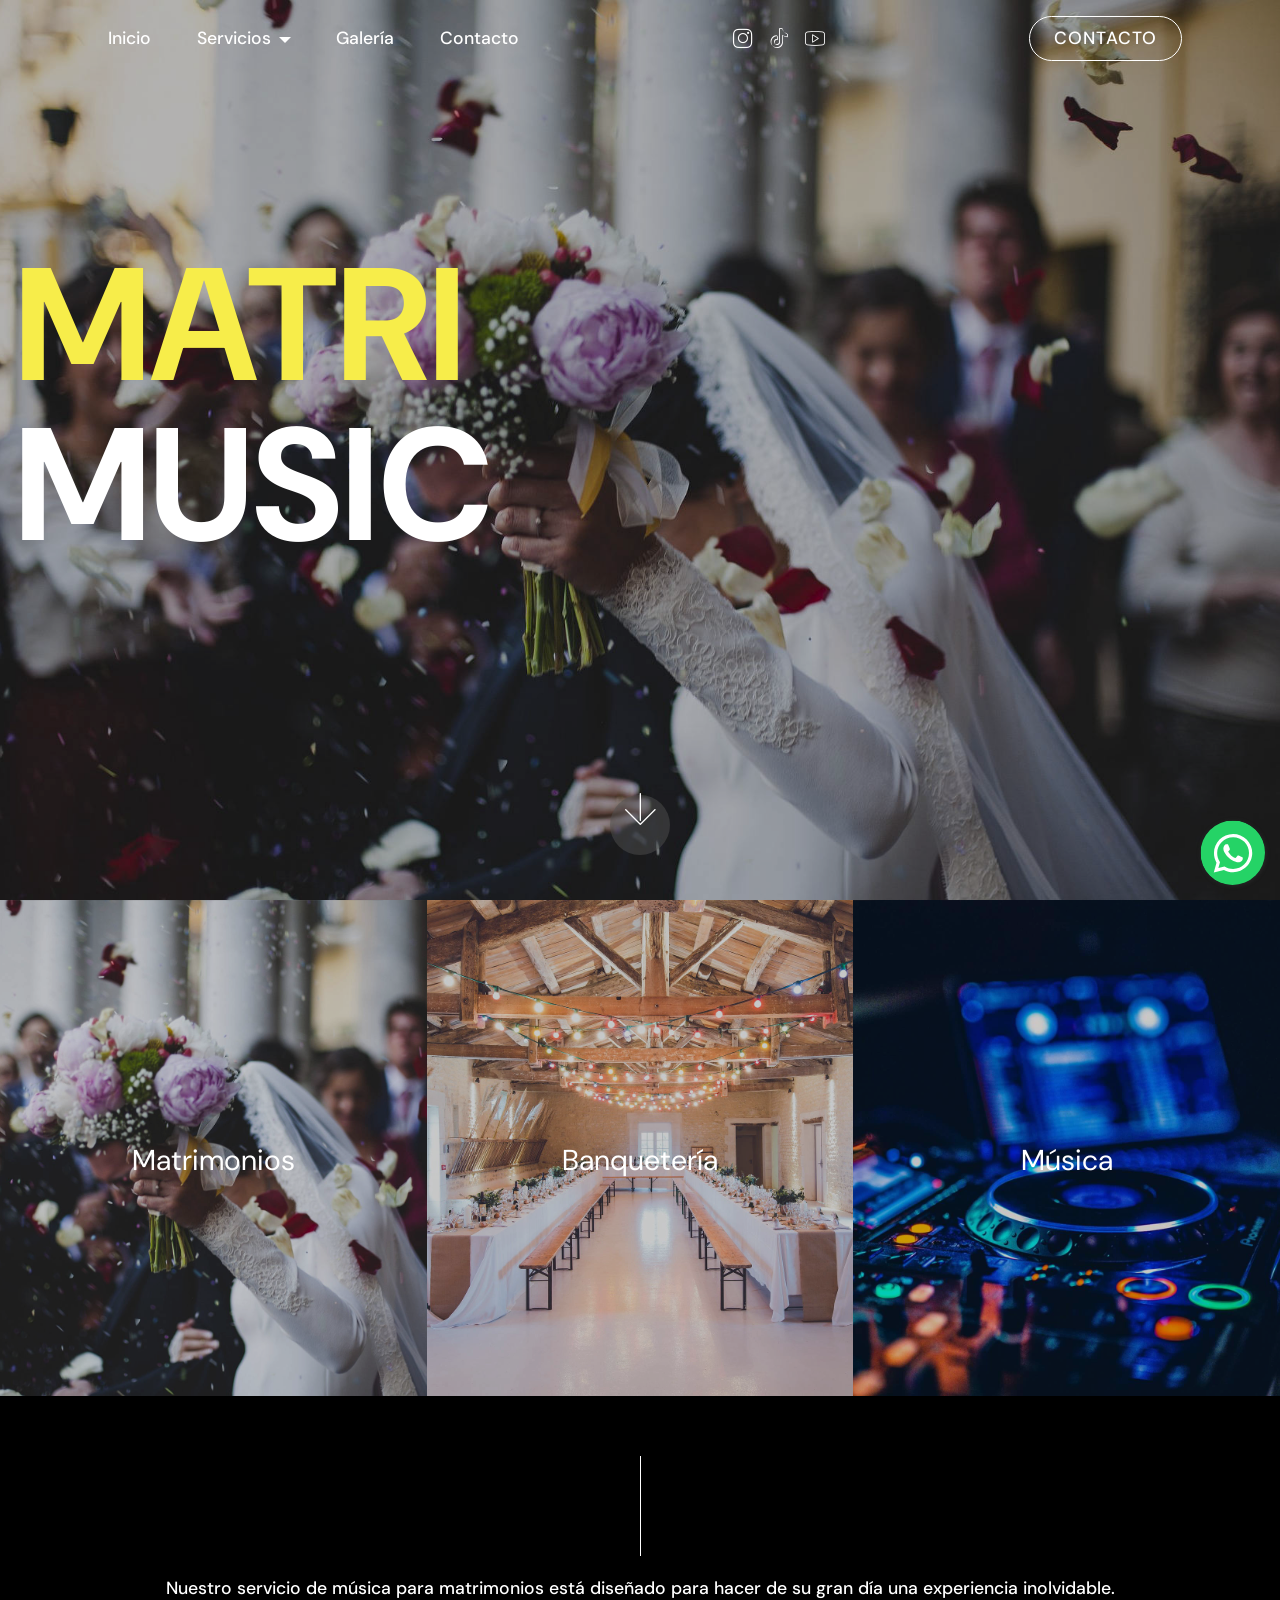
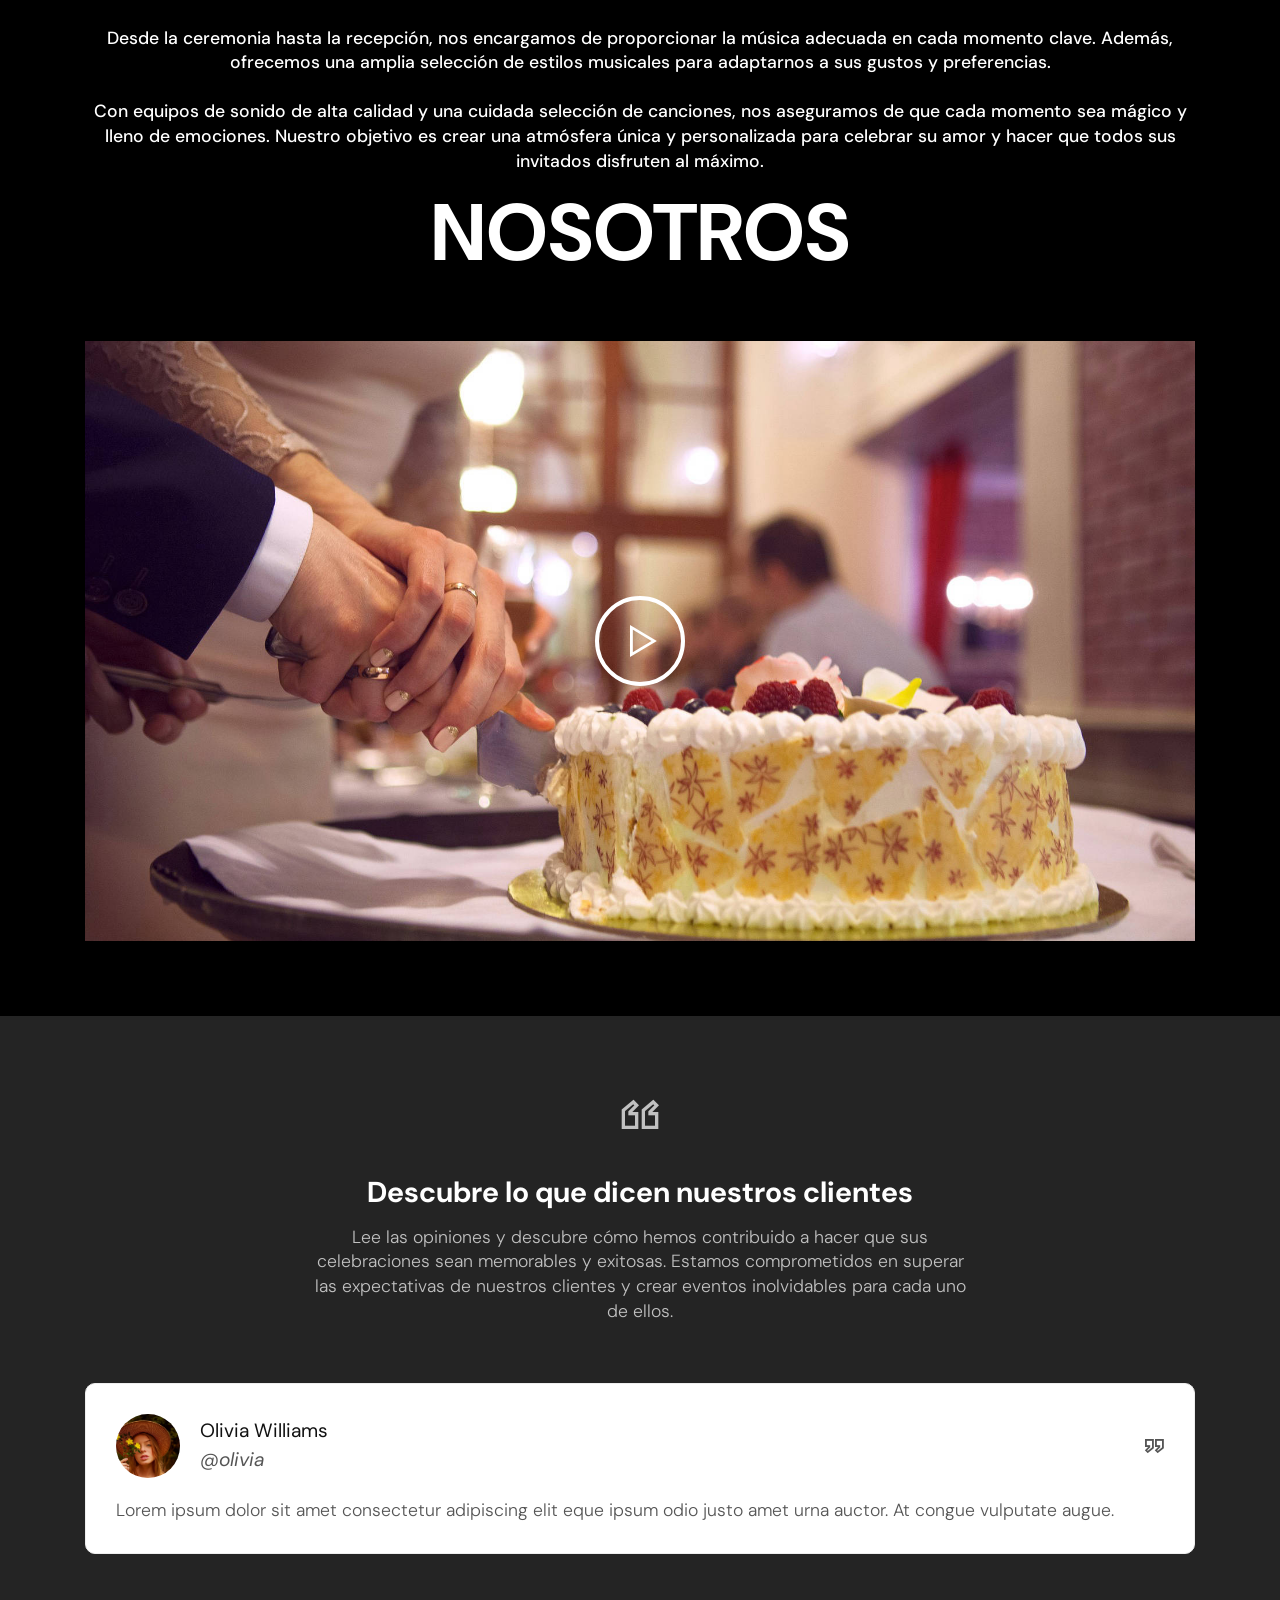
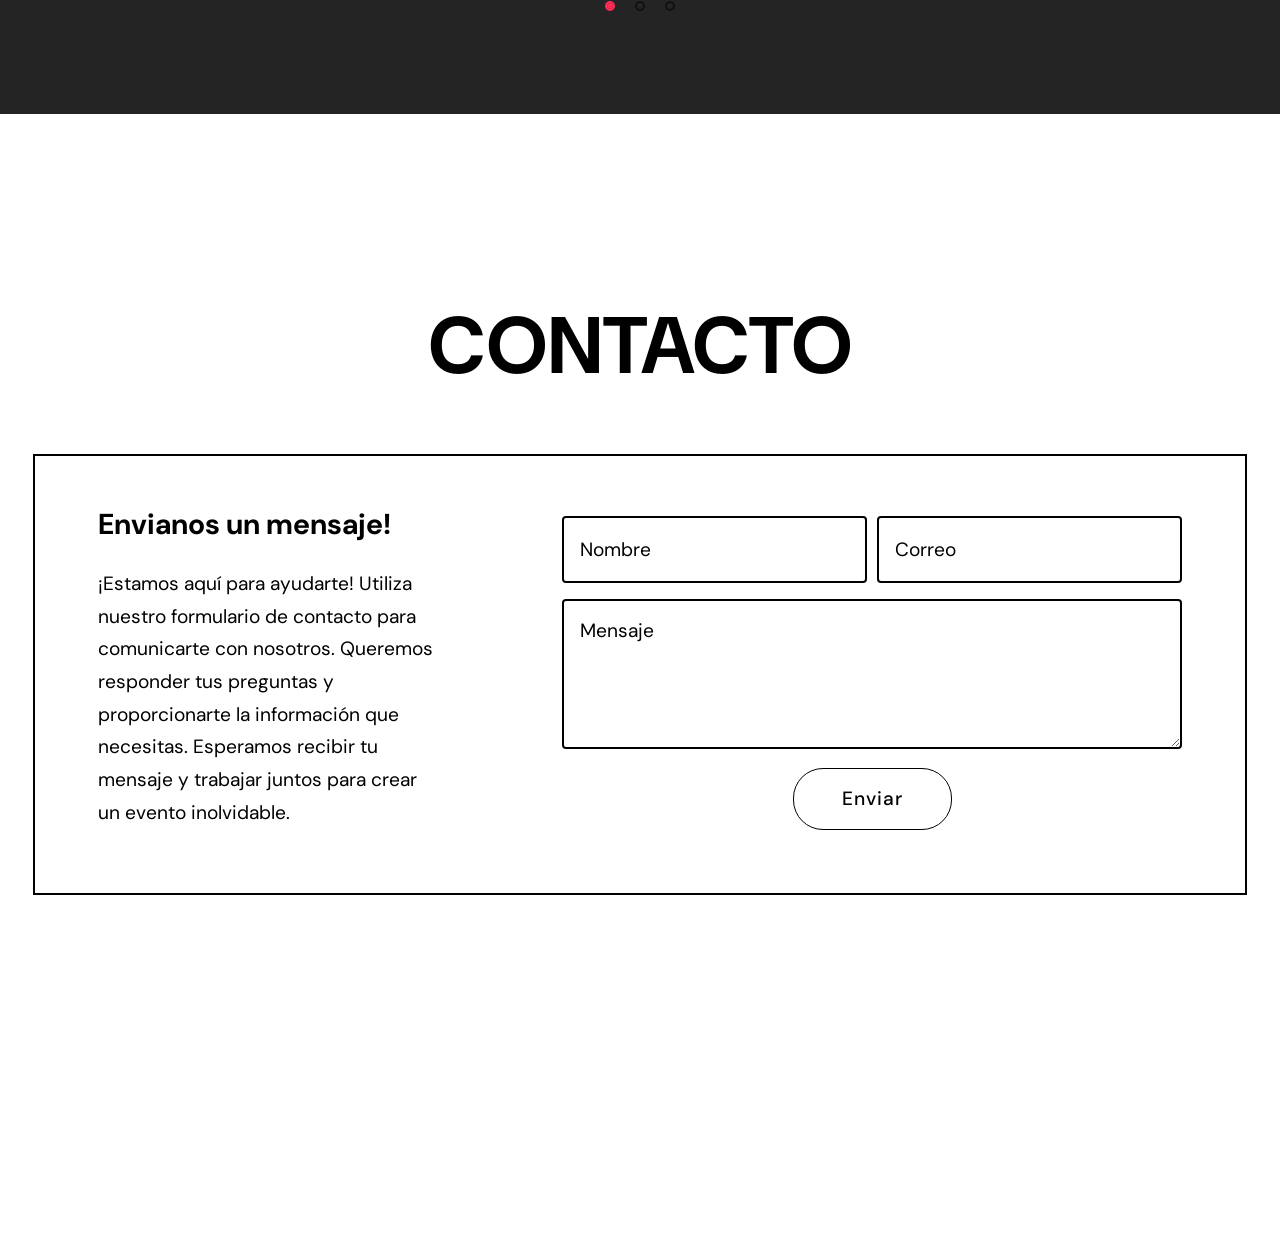
==== index.html @ f71c3e98 "Add files via upload" ====
<!DOCTYPE html>
<html  >
<head>
  <!-- Site made with Mobirise Website Builder v5.8.4, https://mobirise.com -->
  <meta charset="UTF-8">
  <meta http-equiv="X-UA-Compatible" content="IE=edge">
  <meta name="generator" content="Mobirise v5.8.4, mobirise.com">
  <meta name="viewport" content="width=device-width, initial-scale=1, minimum-scale=1">
  <link rel="shortcut icon" href="assets/images/logo-github-128x128-1.png" type="image/x-icon">
  <meta name="description" content="">
  
  
  <title>Inicio</title>
  <link rel="stylesheet" href="assets/web/assets/mobirise-icons/mobirise-icons.css">
  <link rel="stylesheet" href="assets/icon54/style.css">
  <link rel="stylesheet" href="assets/simple-line-icons/simple-line-icons.css">
  <link rel="stylesheet" href="assets/web/assets/mobirise-icons2/mobirise2.css">
  <link rel="stylesheet" href="assets/tether/tether.min.css">
  <link rel="stylesheet" href="assets/bootstrap/css/bootstrap.min.css">
  <link rel="stylesheet" href="assets/bootstrap/css/bootstrap-grid.min.css">
  <link rel="stylesheet" href="assets/bootstrap/css/bootstrap-reboot.min.css">
  <link rel="stylesheet" href="assets/animatecss/animate.min.css">
  <link rel="stylesheet" href="assets/chatbutton/floating-wpp.css">
  <link rel="stylesheet" href="assets/popup-overlay-plugin/style.css">
  <link rel="stylesheet" href="assets/smart-cart/minicart-theme.css">
  <link rel="stylesheet" href="assets/formstyler/jquery.formstyler.css">
  <link rel="stylesheet" href="assets/formstyler/jquery.formstyler.theme.css">
  <link rel="stylesheet" href="assets/datepicker/jquery.datetimepicker.min.css">
  <link rel="stylesheet" href="assets/dropdown/css/style.css">
  <link rel="stylesheet" href="assets/socicon/css/styles.css">
  <link rel="stylesheet" href="assets/theme/css/style.css">
  <link rel="preload" href="https://fonts.googleapis.com/css?family=DM+Sans:400,400i,500,500i,700,700i&display=swap" as="style" onload="this.onload=null;this.rel='stylesheet'">
  <noscript><link rel="stylesheet" href="https://fonts.googleapis.com/css?family=DM+Sans:400,400i,500,500i,700,700i&display=swap"></noscript>
  <link rel="preload" as="style" href="assets/mobirise/css/mbr-additional.css"><link rel="stylesheet" href="assets/mobirise/css/mbr-additional.css" type="text/css">

  
  
  
</head>
<body>
  
  <section class="menu cid-ttIevxUepR" once="menu" id="menu1-a">

    


    <nav class="navbar navbar-dropdown navbar-fixed-top navbar-expand-lg">

        <div class="container">
            <div class="navbar-brand">
                
                
            </div>
            <button class="navbar-toggler" type="button" data-toggle="collapse" data-target="#navbarSupportedContent" aria-controls="navbarNavAltMarkup" aria-expanded="false" aria-label="Toggle navigation">
                <div class="hamburger">
                    <span></span>
                    <span></span>
                    <span></span>
                    <span></span>
                </div>
            </button>
            <div class="collapse navbar-collapse" id="navbarSupportedContent">
                <ul class="navbar-nav nav-dropdown navbar-nav-top-padding" data-app-modern-menu="true"><li class="nav-item">
                        <a class="nav-link link text-white text-primary display-4" href="index.html#header2-0">Inicio</a>
                    </li>
                    <li class="nav-item dropdown"><a class="nav-link link dropdown-toggle text-white display-4" href="https://mobiri.se" aria-expanded="true" data-toggle="dropdown-submenu">Servicios</a>
                        <div class="dropdown-menu"><a class="dropdown-item text-white text-primary display-4" href="servicios-matrimonios.html" aria-expanded="false">Matrimonios</a><a class="text-white dropdown-item text-primary display-4" href="servicios-matrimonios.html" aria-expanded="false">Banquetería</a><a class="text-white dropdown-item text-primary display-4" href="servicios-matrimonios.html" aria-expanded="false">Música</a></div>
                    </li>
                    <li class="nav-item"><a class="nav-link link text-white text-primary display-4" href="galeria.html#info3-k">Galería</a></li>


                    
                    
                    <li class="nav-item"><a class="nav-link link text-white text-primary display-4" href="index.html#form2-7">Contacto</a></li></ul>
                <div class="icons-menu">
                    <a href="https://www.instagram.com/matrimusic/" target="_blank">
                        <span class="p-2 mbr-iconfont sli-social-instagram"></span>
                    </a>
                    <a href="#">
                        <span class="p-2 mbr-iconfont socicon-tiktok socicon"></span>
                    </a>
                    <a href="#">
                        <span class="p-2 mbr-iconfont icon54-v1-youtube-1"></span>
                    </a>
                    
                    
                    
                </div>
                <div class="navbar-buttons mbr-section-btn"><a class="btn btn-sm btn-white-outline display-4" href="index.html#form2-7">CONTACTO</a></div>
            </div>
        </div>
    </nav>

</section>

<section class="cid-rJ1PXuwHId mbr-fullscreen mbr-parallax-background" id="header2-0">

    

    <div class="mbr-overlay" style="opacity: 0.3; background-color: rgb(0, 0, 0);"></div>

    <div class="container-fluid align-left">
        <div class="row">
            <div class="mbr-white col-md-10 col-lg-6">
                <h1 class="mbr-section-title mbr-bold pb-3 mbr-fonts-style display-1"><div><a href="#" class="text-success"><strong>MATRI</strong></a><br>MUSIC</div></h1>
                <p class="mbr-text pb-3 mbr-fonts-style display-7"><br></p>
                
            </div>
        </div>
    </div>
    <div class="mbr-arrow hidden-sm-down" aria-hidden="true">
        <a href="#next">
            <i class="mbri-down mbr-iconfont"></i>
        </a>
    </div>
</section>

<section class="features1 cid-rJ1PYaFbNr" id="features1-3">

    

    
    <div class="container-fluid">
        <div class="media-container-row">
            <div class="card p-3 col-12 col-md-6 col-lg-4">
                <div class="card-wrapper card1">
                    <div class="card-box">
                        <h4 class="card-title align-left pb-2 mbr-semibold mbr-white mbr-fonts-style display-5"><a href="page1.html" class="text-white">Matrimonios</a></h4>

                        

                    </div>

                </div>
            </div>

            <div class="card p-3 col-12 col-md-6 col-lg-4">
                <div class="card-wrapper card2">
                    <div class="card-box">
                        <h4 class="card-title align-left pb-2 mbr-semibold mbr-white mbr-fonts-style display-5"><a href="page1.html" class="text-white">Banquetería</a></h4>
                        

                    </div>

                </div>
            </div>

            <div class="card p-3 col-12 col-md-6 col-lg-4">
                <div class="card-wrapper card3">
                    <div class="card-box">
                        <h4 class="card-title align-left pb-2 mbr-semibold mbr-white mbr-fonts-style display-5">
                            <a href="page1.html" class="text-white">Música</a></h4>
                        

                    </div>

                </div>
            </div>

            
        </div>
    </div>
</section>

<section class="video2 audiom4_video2 cid-ttIdRhnigh" id="video2-9">

	

	

	<div class="container align-center">
		<div class="row justify-content-md-center">
			<div class="mbr-white col-md-12 col-lg-12">
				<div class="title-align align-center">
					<h3 class="mbr-section-subtitle mbr-semibold align-center mbr-light mbr-fonts-style display-4">Nuestro servicio de música para matrimonios está diseñado para hacer de su gran día una experiencia inolvidable. 
<br>
<br>Desde la ceremonia hasta la recepción, nos encargamos de proporcionar la música adecuada en cada momento clave. Además, ofrecemos una amplia selección de estilos musicales para adaptarnos a sus gustos y preferencias.
<br>
<br>Con equipos de sonido de alta calidad y una cuidada selección de canciones, nos aseguramos de que cada momento sea mágico y lleno de emociones. Nuestro objetivo es crear una atmósfera única y personalizada para celebrar su amor y hacer que todos sus invitados disfruten al máximo.<br></h3>
				</div>
				<h1 class="mbr-section-title align-center mbr-bold pb-5 mbr-fonts-style display-2">NOSOTROS</h1>
			</div>

			<div class="mbr-white col-md-12 col-12 col-lg-12">
				<div class="box">
					<div class="mbr-media show-modal align-center py-2" data-modal=".modalWindow">
						<div class="icon-wrap">
							<span class="mbr-iconfont mobi-mbri-play mobi-mbri"></span>
						</div>
					</div>
				</div>
			</div>
		</div>
	</div>
	<div>
		<div class="modalWindow" style="display: none">
			<div class="modalWindow-container">
				<div class="modalWindow-video-container">
					<div class="modalWindow-video">
						<iframe width="100%" height="100%" frameborder="0" allowfullscreen="1" data-src="#"></iframe>
					</div>
					<a class="close" role="button" data-dismiss="modal">
						<span aria-hidden="true" class="mbri-close mbr-iconfont closeModal"></span>
						<span class="sr-only">Close</span>
					</a>
				</div>
			</div>
		</div>
	</div>
</section>

<section class="elb-widgets cid-tIs4tRRuUN" id="eb-instagram-feed-x"><script src="https://s.electricblaze.com/widget.js" defer=""></script>
<div class="electricblaze-id-2Uhx61B"></div></section>

<section class="slider1 cid-tHd469GWNG" id="slider2-v">
    

    
    <div class="container">
        <div class="row title-item">
            <div class="title-icon-box align-center">
                <span class="mbr-iconfont mobi-mbri-quote-left mobi-mbri" style="font-size: 40px;"></span>
            </div>
            <h2 class="mbr-section-title mbr-fonts-style align-center display-5"><strong>Descubre lo que dicen nuestros clientes</strong></h2>
            <p class="mbr-text mbr-fonts-style align-center display-4">
                Lee las opiniones y descubre cómo hemos contribuido a hacer que sus celebraciones sean memorables y exitosas. Estamos comprometidos en superar las expectativas de nuestros clientes y crear eventos inolvidables para cada uno de ellos. </p>
        </div>
        <div class="row justify-content-center">
            <div class="col-12 col-md-12">
                <div class="carousel slide carousel-fade" id="uetvs2K6MC" data-ride="carousel" data-interval="5000">
                    
                    <ol class="carousel-indicators">
                        <li data-slide-to="0" class="active" data-target="#uetvs2K6MC"></li>
                        <li data-slide-to="1" data-target="#uetvs2K6MC"></li>
                        <li data-slide-to="2" data-target="#uetvs2K6MC"></li>
                    </ol>
                    <div class="carousel-inner">
                        <div class="carousel-item item active">
                            <div class="item-wrapper">
                                <div class="carousel-caption">
                                    <div class="user-container">
                                        <div class="user-wrap">
                                            <div class="avatar-img">
                                                <img src="assets/images/team3.jpg">
                                            </div>
                                            <div>
                                                <p class="mbr-section-text mbr-fonts-style name-text mb-0 display-7">
                                                    Olivia Williams
                                                </p>
                                                <p class="mbr-section-text mbr-fonts-style prof-text mb-0 display-7">
                                                    @olivia
                                                </p>
                                            </div>
                                        </div>
                                        <div class="icon-box">
                                            <span class="mbr-iconfont mobi-mbri-quote-right mobi-mbri" style="font-size: 20px;"></span>
                                        </div>
                                    </div>
                                    <h5 class="mbr-section-subtitle mbr-fonts-style mb-0 display-4">
                                        Lorem ipsum dolor sit amet consectetur adipiscing elit eque ipsum odio justo amet urna auctor. At congue vulputate augue.
                                    </h5>
                                </div>
                            </div>
                        </div>
                        <div class="carousel-item item">
                            <div class="item-wrapper">
                                <div class="carousel-caption">
                                    <div class="user-container">
                                        <div class="user-wrap">
                                            <div class="avatar-img">
                                                <img src="assets/images/team4.jpg">
                                            </div>
                                            <div>
                                                <p class="mbr-section-text mbr-fonts-style name-text mb-0 display-7">
                                                    Samantha Robinson
                                                </p>
                                                <p class="mbr-section-text mbr-fonts-style prof-text mb-0 display-7">
                                                    @samantha</p>
                                            </div>
                                        </div>
                                        <div class="icon-box">
                                            <span class="mbr-iconfont mobi-mbri-quote-right mobi-mbri" style="font-size: 20px;"></span>
                                        </div>
                                    </div>
                                    <h5 class="mbr-section-subtitle mbr-fonts-style mb-0 display-4">
                                        Lorem ipsum dolor sit amet consectetur adipiscing elit eque ipsum odio justo amet urna auctor. At congue vulputate augue.
                                    </h5>
                                </div>
                            </div>
                        </div>
                        <div class="carousel-item item">
                            <div class="item-wrapper">
                                <div class="carousel-caption">
                                    <div class="user-container">
                                        <div class="user-wrap">
                                            <div class="avatar-img">
                                                <img src="assets/images/team5.jpg">
                                            </div>
                                            <div>
                                                <p class="mbr-section-text mbr-fonts-style name-text mb-0 display-7">
                                                    Matthew Davis
                                                </p>
                                                <p class="mbr-section-text mbr-fonts-style prof-text mb-0 display-7">
                                                    @matthew</p>
                                            </div>
                                        </div>
                                        <div class="icon-box">
                                            <span class="mbr-iconfont mobi-mbri-quote-right mobi-mbri" style="font-size: 20px;"></span>
                                        </div>
                                    </div>
                                    <h5 class="mbr-section-subtitle mbr-fonts-style mb-0 display-4">
                                        Lorem ipsum dolor sit amet consectetur adipiscing elit eque ipsum odio justo amet urna auctor. At congue vulputate augue.
                                    </h5>
                                </div>
                            </div>
                        </div>
                    </div>
                    <a class="carousel-control carousel-control-prev" role="button" data-slide="prev" href="#uetvs2K6MC">
                        <span class="mobi-mbri mobi-mbri-arrow-prev" aria-hidden="true"></span>
                        <span class="sr-only">Previous</span>
                    </a>
                    <a class="carousel-control carousel-control-next" role="button" data-slide="next" href="#uetvs2K6MC">
                        <span class="mobi-mbri mobi-mbri-arrow-next" aria-hidden="true"></span>
                        <span class="sr-only">Next</span>
                    </a>
                </div>
            </div>
        </div>
    </div>
</section>

<section class="form form2 audiom4_form2 cid-ttIbB8au18" id="form2-7">

	

	

	<div class="container">
		<div class="row">
			<div class="mbr-black col-md-12 col-lg-12">
				<div class="title-align align-center">
					
				</div>
				<h1 class="mbr-section-title align-center mbr-bold pb-5 mbr-fonts-style display-2">
					CONTACTO</h1>
			</div>
		</div>

		<div class="row row2">
			<div class="col-md-12 align-left mbr-white col-lg-4">
				<h2 class="mbr-bold pb-3 mbr-fonts-style display-5">Envianos un mensaje!</h2>
				<p class="mbr-text mbr-fonts-style display-7">
					¡Estamos aquí para ayudarte! Utiliza nuestro formulario de contacto para comunicarte con nosotros. Queremos responder tus preguntas y proporcionarte la información que necesitas. Esperamos recibir tu mensaje y trabajar juntos para crear un evento inolvidable.
				</p>
			</div>

			<div class="col-lg-7 col-md-12 my-auto mbr-form" data-form-type="formoid">
				<!--Formbuilder Form-->
				<form action="https://mobirise.eu/" method="POST" class="mbr-form form-with-styler" data-form-title="Form Name"><input type="hidden" name="email" data-form-email="true" value="sJHZ2MdBWimh6IGZ+KDxKK+P4ACKgPKw7w1l+kAT0kKdEjaJH0xXQ4vVRXgJ4VD5ijmxK042+JVgm1624XpS7J+JEvsIfvTPya+G3cNu5N3MX/0n1/reRgCceYdPcd//.1SaLrE4FqK8Ws0CxS8VJ92DLDj41UNJ26E6qx2NxccF7HirxvI7vOgItaL7OzdNpNkUgG3+n+FFnL5eLDvwARGSLd6uh2R99Vat85EYRJui9OqpB4mWqBYqf5foCHfJI">
					<div class="form-row">
						<div hidden="hidden" data-form-alert="" class="alert alert-success col-12">Thanks for filling out
							the form!</div>
						<div hidden="hidden" data-form-alert-danger="" class="alert alert-danger col-12">Oops...! some
							problem!</div>
					</div>
					<div class="dragArea form-row">
						<div class="col-lg-6 col-md-12 col-sm-12 form-group" data-for="name">
							<input type="text" name="name" placeholder="Nombre" data-form-field="name" class="form-control display-7" value="" id="name-form2-7">
						</div>
						<div class="col-lg-6 col-md-12 col-sm-12 form-group" data-for="email">
							<input type="email" name="email" placeholder="Correo" data-form-field="email" class="form-control display-7" value="" id="email-form2-7">
						</div>
						<div data-for="textarea" class="col-lg-12 col-md-12 col-sm-12 form-group">
							<textarea name="textarea" placeholder="Mensaje" data-form-field="textarea" class="form-control display-7" id="textarea-form2-7"></textarea>
						</div>
						<div class="col-lg-12 align-center col-md-12 col-sm-12"><button type="submit" class="btn btn-black-outline display-7">Enviar</button></div>
					</div>
				</form>
				<!--Formbuilder Form-->
			</div>
		</div>
	</div>
</section>

<section once="footers" class="cid-ttIfPu2Pfp mbr-reveal" id="footer1-b">

    

    

    <div class="container">
        <div class="media-container-row align-center mbr-white">
            <div class="row title-row">

                <h1 class="mbr-section-title align-center mbr-bold pb-1 mbr-fonts-style display-5"></h1>

            </div>

            <div class="row social-row">
                <div class="social-list align-right pb-2">
                    
                    
                    
                    
                    
                    
                <div class="soc-item">
                        <a href="https://www.instagram.com/matrimusic/" target="_blank">
                            <span class="mbr-iconfont mbr-iconfont-social sli-social-instagram"></span>
                        </a>
                    </div><div class="soc-item">
                        <a href="#">
                            <span class="mbr-iconfont mbr-iconfont-social socicon-tiktok socicon"></span>
                        </a>
                    </div><div class="soc-item">
                        <a href="#">
                            <span class="mbr-iconfont mbr-iconfont-social icon54-v1-youtube-1"></span>
                        </a>
                    </div></div>
            </div>
            

            <div class="row row-copirayt">
                <p class="mbr-text mb-0 mbr-fonts-style mbr-white align-center display-4">
                    © Copyright 2025 matrimusic.cl</p>
            </div>
        </div>
    </div>
</section>


<script src="assets/web/assets/jquery/jquery.min.js"></script>
  <script src="assets/popper/popper.min.js"></script>
  <script src="assets/tether/tether.min.js"></script>
  <script src="assets/bootstrap/js/bootstrap.min.js"></script>
  <script src="assets/smoothscroll/smooth-scroll.js"></script>
  <script src="assets/viewportchecker/jquery.viewportchecker.js"></script>
  <script src="assets/chatbutton/floating-wpp.js"></script>
  <script src="assets/chatbutton/script.js"></script>
  <script src="assets/smart-cart/minicart.js"></script>
  <script src="assets/smart-cart/minicart-customizer.js"></script>
  <script src="assets/parallax/jarallax.min.js"></script>
  <script src="assets/playervimeo/vimeo_player.js"></script>
  <script src="assets/formstyler/jquery.formstyler.js"></script>
  <script src="assets/formstyler/jquery.formstyler.min.js"></script>
  <script src="assets/datepicker/jquery.datetimepicker.full.js"></script>
  <script src="assets/dropdown/js/nav-dropdown.js"></script>
  <script src="assets/dropdown/js/navbar-dropdown.js"></script>
  <script src="assets/touchswipe/jquery.touch-swipe.min.js"></script>
  <script src="assets/theme/js/script.js"></script>
  <script src="assets/formoid/formoid.min.js"></script>
  
  
  
 <div id="scrollToTop" class="scrollToTop mbr-arrow-up"><a style="text-align: center;"><i class="mbr-arrow-up-icon mbr-arrow-up-icon-cm cm-icon cm-icon-smallarrow-up"></i></a></div>
    <input name="animation" type="hidden">
  <div id="chatbutton-wa" data-phone="+56942301512" data-showpopup="true" data-headertitle="👋 Chatea con nosotros!" data-popupmessage="Hola!👋

Escríbenos por WhatsApp!" data-placeholder="Mensaje" data-position="left" data-headercolor="#39847a" data-backgroundcolor="#e5ddd5" data-autoopentimeout="0" data-size="65px"><div class="floating-wpp-button" style="width: 65px; height: 65px;"><div class="floating-wpp-button-image"><!--?xml version="1.0" encoding="UTF-8" standalone="no"?--><svg xmlns="http://www.w3.org/2000/svg" xmlns:xlink="http://www.w3.org/1999/xlink" style="isolation:isolate" viewBox="0 0 800 800" width="65" height="65"><defs><clipPath id="_clipPath_A3g8G5hPEGG2L0B6hFCxamU4cc8rfqzQ"><rect width="800" height="800"></rect></clipPath></defs><g clip-path="url(#_clipPath_A3g8G5hPEGG2L0B6hFCxamU4cc8rfqzQ)"><g><path d=" M 787.59 800 L 12.41 800 C 5.556 800 0 793.332 0 785.108 L 0 14.892 C 0 6.667 5.556 0 12.41 0 L 787.59 0 C 794.444 0 800 6.667 800 14.892 L 800 785.108 C 800 793.332 794.444 800 787.59 800 Z " fill="rgb(37,211,102)"></path></g><g><path d=" M 508.558 450.429 C 502.67 447.483 473.723 433.24 468.325 431.273 C 462.929 429.308 459.003 428.328 455.078 434.22 C 451.153 440.114 439.869 453.377 436.434 457.307 C 433 461.236 429.565 461.729 423.677 458.78 C 417.79 455.834 398.818 449.617 376.328 429.556 C 358.825 413.943 347.008 394.663 343.574 388.768 C 340.139 382.873 343.207 379.687 346.155 376.752 C 348.804 374.113 352.044 369.874 354.987 366.436 C 357.931 362.999 358.912 360.541 360.875 356.614 C 362.837 352.683 361.857 349.246 360.383 346.299 C 358.912 343.352 347.136 314.369 342.231 302.579 C 337.451 291.099 332.597 292.654 328.983 292.472 C 325.552 292.301 321.622 292.265 317.698 292.265 C 313.773 292.265 307.394 293.739 301.996 299.632 C 296.6 305.527 281.389 319.772 281.389 348.752 C 281.389 377.735 302.487 405.731 305.431 409.661 C 308.376 413.592 346.949 473.062 406.015 498.566 C 420.062 504.634 431.03 508.256 439.581 510.969 C 453.685 515.451 466.521 514.818 476.666 513.302 C 487.978 511.613 511.502 499.06 516.409 485.307 C 521.315 471.55 521.315 459.762 519.842 457.307 C 518.371 454.851 514.446 453.377 508.558 450.429 Z  M 401.126 597.117 L 401.047 597.117 C 365.902 597.104 331.431 587.661 301.36 569.817 L 294.208 565.572 L 220.08 585.017 L 239.866 512.743 L 235.21 505.332 C 215.604 474.149 205.248 438.108 205.264 401.1 C 205.307 293.113 293.17 205.257 401.204 205.257 C 453.518 205.275 502.693 225.674 539.673 262.696 C 576.651 299.716 597.004 348.925 596.983 401.258 C 596.939 509.254 509.078 597.117 401.126 597.117 Z  M 567.816 234.565 C 523.327 190.024 464.161 165.484 401.124 165.458 C 271.24 165.458 165.529 271.161 165.477 401.085 C 165.46 442.617 176.311 483.154 196.932 518.892 L 163.502 641 L 288.421 608.232 C 322.839 627.005 361.591 636.901 401.03 636.913 L 401.126 636.913 L 401.127 636.913 C 530.998 636.913 636.717 531.2 636.77 401.274 C 636.794 338.309 612.306 279.105 567.816 234.565" fill-rule="evenodd" fill="rgb(255,255,255)"></path></g></g></svg></div></div></div>
 </body>
</html>
---- assets/web/assets/mobirise-icons/mobirise-icons.css ----
@font-face {
  font-family: 'MobiriseIcons';
  src:  url('mobirise-icons.eot?spat4u');
  src:  url('mobirise-icons.eot?spat4u#iefix') format('embedded-opentype'),
    url('mobirise-icons.ttf?spat4u') format('truetype'),
    url('mobirise-icons.woff?spat4u') format('woff'),
    url('mobirise-icons.svg?spat4u#MobiriseIcons') format('svg');
  font-weight: normal;
  font-style: normal;
  font-display: swap;
}

[class^="mbri-"], [class*=" mbri-"] {
  /* use !important to prevent issues with browser extensions that change fonts */
  font-family: MobiriseIcons !important;
  speak: none;
  font-style: normal;
  font-weight: normal;
  font-variant: normal;
  text-transform: none;
  line-height: 1;

  /* Better Font Rendering =========== */
  -webkit-font-smoothing: antialiased;
  -moz-osx-font-smoothing: grayscale;
}

.mbri-add-submenu:before {
  content: "\e900";
}
.mbri-alert:before {
  content: "\e901";
}
.mbri-align-center:before {
  content: "\e902";
}
.mbri-align-justify:before {
  content: "\e903";
}
.mbri-align-left:before {
  content: "\e904";
}
.mbri-align-right:before {
  content: "\e905";
}
.mbri-android:before {
  content: "\e906";
}
.mbri-apple:before {
  content: "\e907";
}
.mbri-arrow-down:before {
  content: "\e908";
}
.mbri-arrow-next:before {
  content: "\e909";
}
.mbri-arrow-prev:before {
  content: "\e90a";
}
.mbri-arrow-up:before {
  content: "\e90b";
}
.mbri-bold:before {
  content: "\e90c";
}
.mbri-bookmark:before {
  content: "\e90d";
}
.mbri-bootstrap:before {
  content: "\e90e";
}
.mbri-briefcase:before {
  content: "\e90f";
}
.mbri-browse:before {
  content: "\e910";
}
.mbri-bulleted-list:before {
  content: "\e911";
}
.mbri-calendar:before {
  content: "\e912";
}
.mbri-camera:before {
  content: "\e913";
}
.mbri-cart-add:before {
  content: "\e914";
}
.mbri-cart-full:before {
  content: "\e915";
}
.mbri-cash:before {
  content: "\e916";
}
.mbri-change-style:before {
  content: "\e917";
}
.mbri-chat:before {
  content: "\e918";
}
.mbri-clock:before {
  content: "\e919";
}
.mbri-close:before {
  content: "\e91a";
}
.mbri-cloud:before {
  content: "\e91b";
}
.mbri-code:before {
  content: "\e91c";
}
.mbri-contact-form:before {
  content: "\e91d";
}
.mbri-credit-card:before {
  content: "\e91e";
}
.mbri-cursor-click:before {
  content: "\e91f";
}
.mbri-cust-feedback:before {
  content: "\e920";
}
.mbri-database:before {
  content: "\e921";
}
.mbri-delivery:before {
  content: "\e922";
}
.mbri-desktop:before {
  content: "\e923";
}
.mbri-devices:before {
  content: "\e924";
}
.mbri-down:before {
  content: "\e925";
}
.mbri-download:before {
  content: "\e989";
}
.mbri-drag-n-drop:before {
  content: "\e927";
}
.mbri-drag-n-drop2:before {
  content: "\e928";
}
.mbri-edit:before {
  content: "\e929";
}
.mbri-edit2:before {
  content: "\e92a";
}
.mbri-error:before {
  content: "\e92b";
}
.mbri-extension:before {
  content: "\e92c";
}
.mbri-features:before {
  content: "\e92d";
}
.mbri-file:before {
  content: "\e92e";
}
.mbri-flag:before {
  content: "\e92f";
}
.mbri-folder:before {
  content: "\e930";
}
.mbri-gift:before {
  content: "\e931";
}
.mbri-github:before {
  content: "\e932";
}
.mbri-globe:before {
  content: "\e933";
}
.mbri-globe-2:before {
  content: "\e934";
}
.mbri-growing-chart:before {
  content: "\e935";
}
.mbri-hearth:before {
  content: "\e936";
}
.mbri-help:before {
  content: "\e937";
}
.mbri-home:before {
  content: "\e938";
}
.mbri-hot-cup:before {
  content: "\e939";
}
.mbri-idea:before {
  content: "\e93a";
}
.mbri-image-gallery:before {
  content: "\e93b";
}
.mbri-image-slider:before {
  content: "\e93c";
}
.mbri-info:before {
  content: "\e93d";
}
.mbri-italic:before {
  content: "\e93e";
}
.mbri-key:before {
  content: "\e93f";
}
.mbri-laptop:before {
  content: "\e940";
}
.mbri-layers:before {
  content: "\e941";
}
.mbri-left-right:before {
  content: "\e942";
}
.mbri-left:before {
  content: "\e943";
}
.mbri-letter:before {
  content: "\e944";
}
.mbri-like:before {
  content: "\e945";
}
.mbri-link:before {
  content: "\e946";
}
.mbri-lock:before {
  content: "\e947";
}
.mbri-login:before {
  content: "\e948";
}
.mbri-logout:before {
  content: "\e949";
}
.mbri-magic-stick:before {
  content: "\e94a";
}
.mbri-map-pin:before {
  content: "\e94b";
}
.mbri-menu:before {
  content: "\e94c";
}
.mbri-mobile:before {
  content: "\e94d";
}
.mbri-mobile2:before {
  content: "\e94e";
}
.mbri-mobirise:before {
  content: "\e94f";
}
.mbri-more-horizontal:before {
  content: "\e950";
}
.mbri-more-vertical:before {
  content: "\e951";
}
.mbri-music:before {
  content: "\e952";
}
.mbri-new-file:before {
  content: "\e953";
}
.mbri-numbered-list:before {
  content: "\e954";
}
.mbri-opened-folder:before {
  content: "\e955";
}
.mbri-pages:before {
  content: "\e956";
}
.mbri-paper-plane:before {
  content: "\e957";
}
.mbri-paperclip:before {
  content: "\e958";
}
.mbri-photo:before {
  content: "\e959";
}
.mbri-photos:before {
  content: "\e95a";
}
.mbri-pin:before {
  content: "\e95b";
}
.mbri-play:before {
  content: "\e95c";
}
.mbri-plus:before {
  content: "\e95d";
}
.mbri-preview:before {
  content: "\e95e";
}
.mbri-print:before {
  content: "\e95f";
}
.mbri-protect:before {
  content: "\e960";
}
.mbri-question:before {
  content: "\e961";
}
.mbri-quote-left:before {
  content: "\e962";
}
.mbri-quote-right:before {
  content: "\e963";
}
.mbri-refresh:before {
  content: "\e964";
}
.mbri-responsive:before {
  content: "\e965";
}
.mbri-right:before {
  content: "\e966";
}
.mbri-rocket:before {
  content: "\e967";
}
.mbri-sad-face:before {
  content: "\e968";
}
.mbri-sale:before {
  content: "\e969";
}
.mbri-save:before {
  content: "\e96a";
}
.mbri-search:before {
  content: "\e96b";
}
.mbri-setting:before {
  content: "\e96c";
}
.mbri-setting2:before {
  content: "\e96d";
}
.mbri-setting3:before {
  content: "\e96e";
}
.mbri-share:before {
  content: "\e96f";
}
.mbri-shopping-bag:before {
  content: "\e970";
}
.mbri-shopping-basket:before {
  content: "\e971";
}
.mbri-shopping-cart:before {
  content: "\e972";
}
.mbri-sites:before {
  content: "\e973";
}
.mbri-smile-face:before {
  content: "\e974";
}
.mbri-speed:before {
  content: "\e975";
}
.mbri-star:before {
  content: "\e976";
}
.mbri-success:before {
  content: "\e977";
}
.mbri-sun:before {
  content: "\e978";
}
.mbri-sun2:before {
  content: "\e979";
}
.mbri-tablet:before {
  content: "\e97a";
}
.mbri-tablet-vertical:before {
  content: "\e97b";
}
.mbri-target:before {
  content: "\e97c";
}
.mbri-timer:before {
  content: "\e97d";
}
.mbri-to-ftp:before {
  content: "\e97e";
}
.mbri-to-local-drive:before {
  content: "\e97f";
}
.mbri-touch-swipe:before {
  content: "\e980";
}
.mbri-touch:before {
  content: "\e981";
}
.mbri-trash:before {
  content: "\e982";
}
.mbri-underline:before {
  content: "\e983";
}
.mbri-unlink:before {
  content: "\e984";
}
.mbri-unlock:before {
  content: "\e985";
}
.mbri-up-down:before {
  content: "\e986";
}
.mbri-up:before {
  content: "\e987";
}
.mbri-update:before {
  content: "\e988";
}
.mbri-upload:before {
 content: "\e926"; 
}
.mbri-user:before {
  content: "\e98a";
}
.mbri-user2:before {
  content: "\e98b";
}
.mbri-users:before {
  content: "\e98c";
}
.mbri-video:before {
  content: "\e98d";
}
.mbri-video-play:before {
  content: "\e98e";
}
.mbri-watch:before {
  content: "\e98f";
}
.mbri-website-theme:before {
  content: "\e990";
}
.mbri-wifi:before {
  content: "\e991";
}
.mbri-windows:before {
  content: "\e992";
}
.mbri-zoom-out:before {
  content: "\e993";
}
.mbri-redo:before {
  content: "\e994";
}
.mbri-undo:before {
  content: "\e995";
}
---- assets/icon54/style.css ----
@font-face {
    font-family: 'icon54';
    src: url('fonts/icon54.eot?uf6sbu');
    src: url('fonts/icon54.eot?uf6sbu#iefix') format('embedded-opentype'),
        url('fonts/icon54.ttf?uf6sbu') format('truetype'),
        url('fonts/icon54.woff?uf6sbu') format('woff'),
        url('fonts/icon54.svg?uf6sbu#icon54') format('svg');
    font-weight: normal;
    font-style: normal;
}

[class^='icon54-v1-'],
[class*=' icon54-v1-'] {
    /* use !important to prevent issues with browser extensions that change fonts */
    font-family: 'icon54' !important;
    speak: none;
    font-style: normal;
    font-weight: normal;
    font-variant: normal;
    text-transform: none;
    line-height: 1;

    /* Better Font Rendering =========== */
    -webkit-font-smoothing: antialiased;
    -moz-osx-font-smoothing: grayscale;
}

.icon54-v1-add-bag::before {
    content: '\e900';
}
.icon54-v1-add-cart2::before {
    content: '\e901';
}
.icon54-v1-add-chat1::before {
    content: '\e902';
}
.icon54-v1-add-chat2::before {
    content: '\e903';
}
.icon54-v1-add-chat3::before {
    content: '\e904';
}
.icon54-v1-bitcoin-bag::before {
    content: '\e905';
}
.icon54-v1-bitcoin-cart::before {
    content: '\e906';
}
.icon54-v1-cart::before {
    content: '\e907';
}
.icon54-v1-char-search2::before {
    content: '\e908';
}
.icon54-v1-chat-1::before {
    content: '\e909';
}
.icon54-v1-chat-2::before {
    content: '\e90a';
}
.icon54-v1-chat-3::before {
    content: '\e90b';
}
.icon54-v1-chat-bubble1::before {
    content: '\e90c';
}
.icon54-v1-chat-bubble2::before {
    content: '\e90d';
}
.icon54-v1-chat-bubble4::before {
    content: '\e90e';
}
.icon54-v1-chat-bubble5::before {
    content: '\e90f';
}
.icon54-v1-chat-buble3::before {
    content: '\e910';
}
.icon54-v1-chat-delete1::before {
    content: '\e911';
}
.icon54-v1-chat-delete2::before {
    content: '\e912';
}
.icon54-v1-chat-delete3::before {
    content: '\e913';
}
.icon54-v1-chat-error1::before {
    content: '\e914';
}
.icon54-v1-chat-error2::before {
    content: '\e915';
}
.icon54-v1-chat-error3::before {
    content: '\e916';
}
.icon54-v1-chat-help1::before {
    content: '\e917';
}
.icon54-v1-chat-help2::before {
    content: '\e918';
}
.icon54-v1-chat-help3::before {
    content: '\e919';
}
.icon54-v1-chat-remouve1::before {
    content: '\e91a';
}
.icon54-v1-chat-remouve2::before {
    content: '\e91b';
}
.icon54-v1-chat-remouve3::before {
    content: '\e91c';
}
.icon54-v1-chat-search1::before {
    content: '\e91d';
}
.icon54-v1-chat-search3::before {
    content: '\e91e';
}
.icon54-v1-chat-settings1::before {
    content: '\e91f';
}
.icon54-v1-chat-settings2::before {
    content: '\e920';
}
.icon54-v1-chat-settings3::before {
    content: '\e921';
}
.icon54-v1-chat-user1::before {
    content: '\e922';
}
.icon54-v1-chat-user2::before {
    content: '\e923';
}
.icon54-v1-chat-user3::before {
    content: '\e924';
}
.icon54-v1-chat-user4::before {
    content: '\e925';
}
.icon54-v1-check-out::before {
    content: '\e926';
}
.icon54-v1-clear-bag::before {
    content: '\e927';
}
.icon54-v1-clear-cart2::before {
    content: '\e928';
}
.icon54-v1-conference-chat::before {
    content: '\e929';
}
.icon54-v1-conference-speach::before {
    content: '\e92a';
}
.icon54-v1-credit-card::before {
    content: '\e92b';
}
.icon54-v1-cuppon::before {
    content: '\e92c';
}
.icon54-v1-dismiss-bag::before {
    content: '\e92d';
}
.icon54-v1-dismiss-cart::before {
    content: '\e92e';
}
.icon54-v1-dismiss-chat1::before {
    content: '\e92f';
}
.icon54-v1-dismiss-chat2::before {
    content: '\e930';
}
.icon54-v1-dismiss-chat3::before {
    content: '\e931';
}
.icon54-v1-dollar-bag::before {
    content: '\e932';
}
.icon54-v1-dollar-cart::before {
    content: '\e933';
}
.icon54-v1-done-bag::before {
    content: '\e934';
}
.icon54-v1-done-cat::before {
    content: '\e935';
}
.icon54-v1-dream-bubble1::before {
    content: '\e936';
}
.icon54-v1-dream-bubble2::before {
    content: '\e937';
}
.icon54-v1-dreamimg-2::before {
    content: '\e938';
}
.icon54-v1-dreaming-1::before {
    content: '\e939';
}
.icon54-v1-euro-bag::before {
    content: '\e93a';
}
.icon54-v1-euro-cart::before {
    content: '\e93b';
}
.icon54-v1-favorite-bag::before {
    content: '\e93c';
}
.icon54-v1-favorite-cart::before {
    content: '\e93d';
}
.icon54-v1-favorite-chat1::before {
    content: '\e93e';
}
.icon54-v1-favorite-chat2::before {
    content: '\e93f';
}
.icon54-v1-favorite-chat3::before {
    content: '\e940';
}
.icon54-v1-full-cart2::before {
    content: '\e941';
}
.icon54-v1-gift-box2::before {
    content: '\e942';
}
.icon54-v1-gift-card2::before {
    content: '\e943';
}
.icon54-v1-home-bag::before {
    content: '\e944';
}
.icon54-v1-hot-offer::before {
    content: '\e945';
}
.icon54-v1-mobile-shopping1::before {
    content: '\e946';
}
.icon54-v1-mobile-shopping2::before {
    content: '\e947';
}
.icon54-v1-on-sale2::before {
    content: '\e948';
}
.icon54-v1-on-sale::before {
    content: '\e949';
}
.icon54-v1-online-shopping1::before {
    content: '\e94a';
}
.icon54-v1-online-store::before {
    content: '\e94b';
}
.icon54-v1-open-box::before {
    content: '\e94c';
}
.icon54-v1-pound-bag::before {
    content: '\e94d';
}
.icon54-v1-pound-cart::before {
    content: '\e94e';
}
.icon54-v1-remouve-bag::before {
    content: '\e94f';
}
.icon54-v1-remouve-cart2::before {
    content: '\e950';
}
.icon54-v1-rotate-2::before {
    content: '\e951';
}
.icon54-v1-search-bag::before {
    content: '\e952';
}
.icon54-v1-search-cart::before {
    content: '\e953';
}
.icon54-v1-secure-shopping3::before {
    content: '\e954';
}
.icon54-v1-secure-shopping4::before {
    content: '\e955';
}
.icon54-v1-secure-shopping5::before {
    content: '\e956';
}
.icon54-v1-share-conversation1::before {
    content: '\e957';
}
.icon54-v1-share-conversation2::before {
    content: '\e958';
}
.icon54-v1-share-conversation3::before {
    content: '\e959';
}
.icon54-v1-shipping-box::before {
    content: '\e95a';
}
.icon54-v1-shipping-scedule::before {
    content: '\e95b';
}
.icon54-v1-shipping::before {
    content: '\e95c';
}
.icon54-v1-shopping-bag::before {
    content: '\e95d';
}
.icon54-v1-video-message::before {
    content: '\e95e';
}
.icon54-v1-voice-message::before {
    content: '\e95f';
}
.icon54-v1-web-shop1::before {
    content: '\e960';
}
.icon54-v1-web-shop2::before {
    content: '\e961';
}
.icon54-v1-web-shop3::before {
    content: '\e962';
}
.icon54-v1-d-blockchart1::before {
    content: '\e963';
}
.icon54-v1-112::before {
    content: '\e964';
}
.icon54-v1-911::before {
    content: '\e965';
}
.icon54-v1-add-call::before {
    content: '\e966';
}
.icon54-v1-balloons::before {
    content: '\e967';
}
.icon54-v1-baseball-cap::before {
    content: '\e968';
}
.icon54-v1-bat-man::before {
    content: '\e969';
}
.icon54-v1-block-call::before {
    content: '\e96a';
}
.icon54-v1-block-chart1::before {
    content: '\e96b';
}
.icon54-v1-block-chart2::before {
    content: '\e96c';
}
.icon54-v1-block-chart3::before {
    content: '\e96d';
}
.icon54-v1-bluetuth-phonespeaker::before {
    content: '\e96e';
}
.icon54-v1-call-24h::before {
    content: '\e96f';
}
.icon54-v1-call-center24h::before {
    content: '\e970';
}
.icon54-v1-call-forward::before {
    content: '\e971';
}
.icon54-v1-call-made::before {
    content: '\e972';
}
.icon54-v1-call-recieved::before {
    content: '\e973';
}
.icon54-v1-call-reservation::before {
    content: '\e974';
}
.icon54-v1-clear-call::before {
    content: '\e975';
}
.icon54-v1-crain-hook::before {
    content: '\e976';
}
.icon54-v1-decreasing-chart1::before {
    content: '\e977';
}
.icon54-v1-decreasing-chart2::before {
    content: '\e978';
}
.icon54-v1-delayed-call::before {
    content: '\e979';
}
.icon54-v1-diagram-1::before {
    content: '\e97a';
}
.icon54-v1-diagram-2::before {
    content: '\e97b';
}
.icon54-v1-diagram-3::before {
    content: '\e97c';
}
.icon54-v1-diagram-4::before {
    content: '\e97d';
}
.icon54-v1-dial-pad2::before {
    content: '\e97e';
}
.icon54-v1-dot-chart1::before {
    content: '\e97f';
}
.icon54-v1-dot-chart2::before {
    content: '\e980';
}
.icon54-v1-dot-chart3::before {
    content: '\e981';
}
.icon54-v1-enter-1::before {
    content: '\e982';
}
.icon54-v1-enter-2::before {
    content: '\e983';
}
.icon54-v1-exit-1::before {
    content: '\e984';
}
.icon54-v1-exit-2::before {
    content: '\e985';
}
.icon54-v1-fax-phone::before {
    content: '\e986';
}
.icon54-v1-fragment-chart::before {
    content: '\e987';
}
.icon54-v1-hold-theline::before {
    content: '\e988';
}
.icon54-v1-id-tag::before {
    content: '\e989';
}
.icon54-v1-increasing-chart1::before {
    content: '\e98a';
}
.icon54-v1-increasing-chart2::before {
    content: '\e98b';
}
.icon54-v1-key-2::before {
    content: '\e98c';
}
.icon54-v1-key-hole1::before {
    content: '\e98d';
}
.icon54-v1-key-hole2::before {
    content: '\e98e';
}
.icon54-v1-landscape-chart::before {
    content: '\e98f';
}
.icon54-v1-line-chart1::before {
    content: '\e990';
}
.icon54-v1-line-chart2::before {
    content: '\e991';
}
.icon54-v1-line-chart3::before {
    content: '\e992';
}
.icon54-v1-lock-1::before {
    content: '\e993';
}
.icon54-v1-lock-call::before {
    content: '\e994';
}
.icon54-v1-lock-user1::before {
    content: '\e995';
}
.icon54-v1-lock-user2::before {
    content: '\e996';
}
.icon54-v1-login-form1::before {
    content: '\e997';
}
.icon54-v1-login-form2::before {
    content: '\e998';
}
.icon54-v1-marge-call::before {
    content: '\e999';
}
.icon54-v1-missed-call::before {
    content: '\e99a';
}
.icon54-v1-name-tag::before {
    content: '\e99b';
}
.icon54-v1-open-lock::before {
    content: '\e99c';
}
.icon54-v1-pause-call::before {
    content: '\e99d';
}
.icon54-v1-phone-1::before {
    content: '\e99e';
}
.icon54-v1-phone-2::before {
    content: '\e99f';
}
.icon54-v1-phone-3::before {
    content: '\e9a0';
}
.icon54-v1-phone-4::before {
    content: '\e9a1';
}
.icon54-v1-phone-book::before {
    content: '\e9a2';
}
.icon54-v1-phone-box::before {
    content: '\e9a3';
}
.icon54-v1-phone-intalk::before {
    content: '\e9a4';
}
.icon54-v1-phone-ring::before {
    content: '\e9a5';
}
.icon54-v1-phone-shopping::before {
    content: '\e9a6';
}
.icon54-v1-pie-chart1::before {
    content: '\e9a7';
}
.icon54-v1-pie-chart2::before {
    content: '\e9a8';
}
.icon54-v1-pie-chart3::before {
    content: '\e9a9';
}
.icon54-v1-pin-code::before {
    content: '\e9aa';
}
.icon54-v1-public-phone::before {
    content: '\e9ab';
}
.icon54-v1-recall::before {
    content: '\e9ac';
}
.icon54-v1-record-call::before {
    content: '\e9ad';
}
.icon54-v1-remouve-call::before {
    content: '\e9ae';
}
.icon54-v1-ring-chart1::before {
    content: '\e9af';
}
.icon54-v1-ring-chart2::before {
    content: '\e9b0';
}
.icon54-v1-signal-0::before {
    content: '\e9b1';
}
.icon54-v1-signal-1::before {
    content: '\e9b2';
}
.icon54-v1-signal-2::before {
    content: '\e9b3';
}
.icon54-v1-signal-3::before {
    content: '\e9b4';
}
.icon54-v1-signal-4::before {
    content: '\e9b5';
}
.icon54-v1-signal-5::before {
    content: '\e9b6';
}
.icon54-v1-sinus::before {
    content: '\e9b7';
}
.icon54-v1-split-call::before {
    content: '\e9b8';
}
.icon54-v1-success-chart::before {
    content: '\e9b9';
}
.icon54-v1-table-chart1::before {
    content: '\e9ba';
}
.icon54-v1-table-chart2::before {
    content: '\e9bb';
}
.icon54-v1-tangent::before {
    content: '\e9bc';
}
.icon54-v1-bedroom::before {
    content: '\e9bd';
}
.icon54-v1-fingertouch::before {
    content: '\e9be';
}
.icon54-v1-hour::before {
    content: '\e9bf';
}
.icon54-v1-bedroom2::before {
    content: '\e9c0';
}
.icon54-v1-files::before {
    content: '\e9c1';
}
.icon54-v1-fingertouch2::before {
    content: '\e9c2';
}
.icon54-v1-files2::before {
    content: '\e9c3';
}
.icon54-v1-fingertouch3::before {
    content: '\e9c4';
}
.icon54-v1-starbed::before {
    content: '\e9c5';
}
.icon54-v1-g-network::before {
    content: '\e9c6';
}
.icon54-v1-gp-doc::before {
    content: '\e9c7';
}
.icon54-v1-fingerroatate::before {
    content: '\e9c8';
}
.icon54-v1-fingertouch4::before {
    content: '\e9c9';
}
.icon54-v1-g-network2::before {
    content: '\e9ca';
}
.icon54-v1-starhotel1::before {
    content: '\e9cb';
}
.icon54-v1-starhotel2::before {
    content: '\e9cc';
}
.icon54-v1-ball::before {
    content: '\e9cd';
}
.icon54-v1-min::before {
    content: '\e9ce';
}
.icon54-v1-by7::before {
    content: '\e9cf';
}
.icon54-v1-min2::before {
    content: '\e9d0';
}
.icon54-v1-min3::before {
    content: '\e9d1';
}
.icon54-v1-abascus-calculator::before {
    content: '\e9d2';
}
.icon54-v1-accordion::before {
    content: '\e9d3';
}
.icon54-v1-acrobat-file::before {
    content: '\e9d4';
}
.icon54-v1-add-basket::before {
    content: '\e9d5';
}
.icon54-v1-add-bookmark::before {
    content: '\e9d6';
}
.icon54-v1-add-card::before {
    content: '\e9d7';
}
.icon54-v1-add-cart::before {
    content: '\e9d8';
}
.icon54-v1-add-cloud::before {
    content: '\e9d9';
}
.icon54-v1-add-doc::before {
    content: '\e9da';
}
.icon54-v1-add-file::before {
    content: '\e9db';
}
.icon54-v1-add-folder::before {
    content: '\e9dc';
}
.icon54-v1-add-location::before {
    content: '\e9dd';
}
.icon54-v1-add-mail::before {
    content: '\e9de';
}
.icon54-v1-add-wifi::before {
    content: '\e9df';
}
.icon54-v1-addon-setting::before {
    content: '\e9e0';
}
.icon54-v1-addvertise::before {
    content: '\e9e1';
}
.icon54-v1-adobe-flashplayer::before {
    content: '\e9e2';
}
.icon54-v1-adobe::before {
    content: '\e9e3';
}
.icon54-v1-aif-doc::before {
    content: '\e9e4';
}
.icon54-v1-air-conditioner2::before {
    content: '\e9e5';
}
.icon54-v1-air-conditioner::before {
    content: '\e9e6';
}
.icon54-v1-air-conditioner1::before {
    content: '\e9e7';
}
.icon54-v1-airbnb::before {
    content: '\e9e8';
}
.icon54-v1-alambic::before {
    content: '\e9e9';
}
.icon54-v1-alarm-clock1::before {
    content: '\e9ea';
}
.icon54-v1-alarm-clock2::before {
    content: '\e9eb';
}
.icon54-v1-alarm-clock3::before {
    content: '\e9ec';
}
.icon54-v1-alarm-sound::before {
    content: '\e9ed';
}
.icon54-v1-align-center::before {
    content: '\e9ee';
}
.icon54-v1-align-left::before {
    content: '\e9ef';
}
.icon54-v1-align-right::before {
    content: '\e9f0';
}
.icon54-v1-all-directions::before {
    content: '\e9f1';
}
.icon54-v1-allert-card::before {
    content: '\e9f2';
}
.icon54-v1-alligator::before {
    content: '\e9f3';
}
.icon54-v1-alphabet-list::before {
    content: '\e9f4';
}
.icon54-v1-alu-recycle::before {
    content: '\e9f5';
}
.icon54-v1-amazon::before {
    content: '\e9f6';
}
.icon54-v1-ambulance-1::before {
    content: '\e9f7';
}
.icon54-v1-ambulance::before {
    content: '\e9f8';
}
.icon54-v1-amd::before {
    content: '\e9f9';
}
.icon54-v1-amex-2::before {
    content: '\e9fa';
}
.icon54-v1-amex::before {
    content: '\e9fb';
}
.icon54-v1-amplifier-1::before {
    content: '\e9fc';
}
.icon54-v1-amplifier-2::before {
    content: '\e9fd';
}
.icon54-v1-analogue-antenna::before {
    content: '\e9fe';
}
.icon54-v1-anchor::before {
    content: '\e9ff';
}
.icon54-v1-android::before {
    content: '\ea00';
}
.icon54-v1-angel2::before {
    content: '\ea01';
}
.icon54-v1-angel::before {
    content: '\ea02';
}
.icon54-v1-angry-birds2::before {
    content: '\ea03';
}
.icon54-v1-angry-birds::before {
    content: '\ea04';
}
.icon54-v1-anonymous-1::before {
    content: '\ea05';
}
.icon54-v1-anonymous-2::before {
    content: '\ea06';
}
.icon54-v1-ant::before {
    content: '\ea07';
}
.icon54-v1-antilop::before {
    content: '\ea08';
}
.icon54-v1-app-setting::before {
    content: '\ea09';
}
.icon54-v1-apple2::before {
    content: '\ea0a';
}
.icon54-v1-apple::before {
    content: '\ea0b';
}
.icon54-v1-appstore-2::before {
    content: '\ea0c';
}
.icon54-v1-arc-phisics::before {
    content: '\ea0d';
}
.icon54-v1-arcade::before {
    content: '\ea0e';
}
.icon54-v1-archery-1::before {
    content: '\ea0f';
}
.icon54-v1-archery-2::before {
    content: '\ea10';
}
.icon54-v1-aries::before {
    content: '\ea11';
}
.icon54-v1-army-solider::before {
    content: '\ea12';
}
.icon54-v1-artboard::before {
    content: '\ea13';
}
.icon54-v1-astronaut::before {
    content: '\ea14';
}
.icon54-v1-at-symbol::before {
    content: '\ea15';
}
.icon54-v1-ati::before {
    content: '\ea16';
}
.icon54-v1-atm-1::before {
    content: '\ea17';
}
.icon54-v1-atm-2::before {
    content: '\ea18';
}
.icon54-v1-atm-3::before {
    content: '\ea19';
}
.icon54-v1-atom::before {
    content: '\ea1a';
}
.icon54-v1-atomic-reactor::before {
    content: '\ea1b';
}
.icon54-v1-attach-file::before {
    content: '\ea1c';
}
.icon54-v1-attache-mail::before {
    content: '\ea1d';
}
.icon54-v1-attacher::before {
    content: '\ea1e';
}
.icon54-v1-attention-cloud::before {
    content: '\ea1f';
}
.icon54-v1-attention1-doc::before {
    content: '\ea20';
}
.icon54-v1-attention2-doc::before {
    content: '\ea21';
}
.icon54-v1-auction::before {
    content: '\ea22';
}
.icon54-v1-auto-flash::before {
    content: '\ea23';
}
.icon54-v1-auto-gearbox::before {
    content: '\ea24';
}
.icon54-v1-aux-cabel::before {
    content: '\ea25';
}
.icon54-v1-avi-doc::before {
    content: '\ea26';
}
.icon54-v1-backward-button::before {
    content: '\ea27';
}
.icon54-v1-backward::before {
    content: '\ea28';
}
.icon54-v1-bacteria-1::before {
    content: '\ea29';
}
.icon54-v1-bacteria-4::before {
    content: '\ea2a';
}
.icon54-v1-bad-pig::before {
    content: '\ea2b';
}
.icon54-v1-badminton::before {
    content: '\ea2c';
}
.icon54-v1-bag-1::before {
    content: '\ea2d';
}
.icon54-v1-bag-2::before {
    content: '\ea2e';
}
.icon54-v1-balance-1::before {
    content: '\ea2f';
}
.icon54-v1-balance-2::before {
    content: '\ea30';
}
.icon54-v1-bald-male::before {
    content: '\ea31';
}
.icon54-v1-ball-pen::before {
    content: '\ea32';
}
.icon54-v1-baloon::before {
    content: '\ea33';
}
.icon54-v1-banana::before {
    content: '\ea34';
}
.icon54-v1-banch::before {
    content: '\ea35';
}
.icon54-v1-bank-1::before {
    content: '\ea36';
}
.icon54-v1-bank-2::before {
    content: '\ea37';
}
.icon54-v1-bank3::before {
    content: '\ea38';
}
.icon54-v1-barbeque::before {
    content: '\ea39';
}
.icon54-v1-barcode-scanner::before {
    content: '\ea3a';
}
.icon54-v1-barcode::before {
    content: '\ea3b';
}
.icon54-v1-barrow::before {
    content: '\ea3c';
}
.icon54-v1-baseball-2::before {
    content: '\ea3d';
}
.icon54-v1-baseball::before {
    content: '\ea3e';
}
.icon54-v1-basket-1::before {
    content: '\ea3f';
}
.icon54-v1-basket-2::before {
    content: '\ea40';
}
.icon54-v1-basket-ball::before {
    content: '\ea41';
}
.icon54-v1-basket::before {
    content: '\ea42';
}
.icon54-v1-bass-key::before {
    content: '\ea43';
}
.icon54-v1-bat::before {
    content: '\ea44';
}
.icon54-v1-bath-robe::before {
    content: '\ea45';
}
.icon54-v1-battery2::before {
    content: '\ea46';
}
.icon54-v1-battery-0::before {
    content: '\ea47';
}
.icon54-v1-battery-1::before {
    content: '\ea48';
}
.icon54-v1-battery-2::before {
    content: '\ea49';
}
.icon54-v1-battery-3::before {
    content: '\ea4a';
}
.icon54-v1-battery-4::before {
    content: '\ea4b';
}
.icon54-v1-battery::before {
    content: '\ea4c';
}
.icon54-v1-battrey-charge::before {
    content: '\ea4d';
}
.icon54-v1-beach-ball::before {
    content: '\ea4e';
}
.icon54-v1-beanie-hat::before {
    content: '\ea4f';
}
.icon54-v1-bear::before {
    content: '\ea50';
}
.icon54-v1-beard-man::before {
    content: '\ea51';
}
.icon54-v1-beatle::before {
    content: '\ea52';
}
.icon54-v1-beats::before {
    content: '\ea53';
}
.icon54-v1-bee::before {
    content: '\ea54';
}
.icon54-v1-beer-mug::before {
    content: '\ea55';
}
.icon54-v1-behance::before {
    content: '\ea56';
}
.icon54-v1-bell2::before {
    content: '\ea57';
}
.icon54-v1-bell::before {
    content: '\ea58';
}
.icon54-v1-bellboy::before {
    content: '\ea59';
}
.icon54-v1-bellhop::before {
    content: '\ea5a';
}
.icon54-v1-belt::before {
    content: '\ea5b';
}
.icon54-v1-benjo::before {
    content: '\ea5c';
}
.icon54-v1-bezier-1::before {
    content: '\ea5d';
}
.icon54-v1-bezier-2::before {
    content: '\ea5e';
}
.icon54-v1-big-eye::before {
    content: '\ea5f';
}
.icon54-v1-big-jack::before {
    content: '\ea60';
}
.icon54-v1-big-shopping::before {
    content: '\ea61';
}
.icon54-v1-big-smile::before {
    content: '\ea62';
}
.icon54-v1-bike-1::before {
    content: '\ea63';
}
.icon54-v1-bike-2::before {
    content: '\ea64';
}
.icon54-v1-bike-3::before {
    content: '\ea65';
}
.icon54-v1-bike::before {
    content: '\ea66';
}
.icon54-v1-bikini::before {
    content: '\ea67';
}
.icon54-v1-binders::before {
    content: '\ea68';
}
.icon54-v1-bing::before {
    content: '\ea69';
}
.icon54-v1-binocular::before {
    content: '\ea6a';
}
.icon54-v1-bio-1::before {
    content: '\ea6b';
}
.icon54-v1-bio-2::before {
    content: '\ea6c';
}
.icon54-v1-bio-ennergy::before {
    content: '\ea6d';
}
.icon54-v1-bio-gas::before {
    content: '\ea6e';
}
.icon54-v1-biohazzard::before {
    content: '\ea6f';
}
.icon54-v1-bitcoin-2::before {
    content: '\ea70';
}
.icon54-v1-bitcoin-3::before {
    content: '\ea71';
}
.icon54-v1-bitcoin-cloud::before {
    content: '\ea72';
}
.icon54-v1-bitcoin-doc::before {
    content: '\ea73';
}
.icon54-v1-black-friday::before {
    content: '\ea74';
}
.icon54-v1-blank-file::before {
    content: '\ea75';
}
.icon54-v1-blend-tool::before {
    content: '\ea76';
}
.icon54-v1-blogger::before {
    content: '\ea77';
}
.icon54-v1-blood-drop::before {
    content: '\ea78';
}
.icon54-v1-bluetuth::before {
    content: '\ea79';
}
.icon54-v1-blututh-headset::before {
    content: '\ea7a';
}
.icon54-v1-boiled-egg::before {
    content: '\ea7b';
}
.icon54-v1-bold::before {
    content: '\ea7c';
}
.icon54-v1-bomb::before {
    content: '\ea7d';
}
.icon54-v1-bomber-man::before {
    content: '\ea7e';
}
.icon54-v1-bookmark-1::before {
    content: '\ea7f';
}
.icon54-v1-bookmark-2::before {
    content: '\ea80';
}
.icon54-v1-bookmark-3::before {
    content: '\ea81';
}
.icon54-v1-bookmark-4::before {
    content: '\ea82';
}
.icon54-v1-bookmark-settings::before {
    content: '\ea83';
}
.icon54-v1-bookmark-site2::before {
    content: '\ea84';
}
.icon54-v1-bookmark-site::before {
    content: '\ea85';
}
.icon54-v1-bookmarked-file::before {
    content: '\ea86';
}
.icon54-v1-boot::before {
    content: '\ea87';
}
.icon54-v1-botcoin-1::before {
    content: '\ea88';
}
.icon54-v1-bow-tie::before {
    content: '\ea89';
}
.icon54-v1-bow::before {
    content: '\ea8a';
}
.icon54-v1-bowler-hat::before {
    content: '\ea8b';
}
.icon54-v1-bowling-ball::before {
    content: '\ea8c';
}
.icon54-v1-bowling::before {
    content: '\ea8d';
}
.icon54-v1-boxing-bag::before {
    content: '\ea8e';
}
.icon54-v1-boxing-glov::before {
    content: '\ea8f';
}
.icon54-v1-boxing-helmet::before {
    content: '\ea90';
}
.icon54-v1-boxing-ring::before {
    content: '\ea91';
}
.icon54-v1-bra::before {
    content: '\ea92';
}
.icon54-v1-brain::before {
    content: '\ea93';
}
.icon54-v1-bread::before {
    content: '\ea94';
}
.icon54-v1-breakout::before {
    content: '\ea95';
}
.icon54-v1-bridge::before {
    content: '\ea96';
}
.icon54-v1-briefcase-1::before {
    content: '\ea97';
}
.icon54-v1-briefcase-2::before {
    content: '\ea98';
}
.icon54-v1-brightness-2::before {
    content: '\ea99';
}
.icon54-v1-brightness-3::before {
    content: '\ea9a';
}
.icon54-v1-brigthness-1::before {
    content: '\ea9b';
}
.icon54-v1-broken-glas::before {
    content: '\ea9c';
}
.icon54-v1-broken-heart::before {
    content: '\ea9d';
}
.icon54-v1-broken-link::before {
    content: '\ea9e';
}
.icon54-v1-brush-1::before {
    content: '\ea9f';
}
.icon54-v1-brush-2::before {
    content: '\eaa0';
}
.icon54-v1-bucket::before {
    content: '\eaa1';
}
.icon54-v1-buddybuilding::before {
    content: '\eaa2';
}
.icon54-v1-bug-protect::before {
    content: '\eaa3';
}
.icon54-v1-bullet-list::before {
    content: '\eaa4';
}
.icon54-v1-bulleted-list::before {
    content: '\eaa5';
}
.icon54-v1-bus-1::before {
    content: '\eaa6';
}
.icon54-v1-bus-2::before {
    content: '\eaa7';
}
.icon54-v1-bus-3::before {
    content: '\eaa8';
}
.icon54-v1-busi-2::before {
    content: '\eaa9';
}
.icon54-v1-business-man::before {
    content: '\eaaa';
}
.icon54-v1-business-woman::before {
    content: '\eaab';
}
.icon54-v1-busy-1::before {
    content: '\eaac';
}
.icon54-v1-butterfly::before {
    content: '\eaad';
}
.icon54-v1-button::before {
    content: '\eaae';
}
.icon54-v1-cab::before {
    content: '\eaaf';
}
.icon54-v1-cabine-lift::before {
    content: '\eab0';
}
.icon54-v1-cactus::before {
    content: '\eab1';
}
.icon54-v1-caffe-bean::before {
    content: '\eab2';
}
.icon54-v1-caffe-mug::before {
    content: '\eab3';
}
.icon54-v1-calculator-1::before {
    content: '\eab4';
}
.icon54-v1-calculator-2::before {
    content: '\eab5';
}
.icon54-v1-calculator-3::before {
    content: '\eab6';
}
.icon54-v1-calculator-4::before {
    content: '\eab7';
}
.icon54-v1-calendar-clock::before {
    content: '\eab8';
}
.icon54-v1-calendar::before {
    content: '\eab9';
}
.icon54-v1-call::before {
    content: '\eaba';
}
.icon54-v1-camel::before {
    content: '\eabb';
}
.icon54-v1-camera-12::before {
    content: '\eabc';
}
.icon54-v1-camera-1::before {
    content: '\eabd';
}
.icon54-v1-camera-22::before {
    content: '\eabe';
}
.icon54-v1-camera-2::before {
    content: '\eabf';
}
.icon54-v1-camera-3::before {
    content: '\eac0';
}
.icon54-v1-camera-42::before {
    content: '\eac1';
}
.icon54-v1-camera-4::before {
    content: '\eac2';
}
.icon54-v1-camera-5::before {
    content: '\eac3';
}
.icon54-v1-camera-6::before {
    content: '\eac4';
}
.icon54-v1-camera-7::before {
    content: '\eac5';
}
.icon54-v1-camera-8::before {
    content: '\eac6';
}
.icon54-v1-camera-9::before {
    content: '\eac7';
}
.icon54-v1-camera-rear::before {
    content: '\eac8';
}
.icon54-v1-camera-roll::before {
    content: '\eac9';
}
.icon54-v1-camp-bag::before {
    content: '\eaca';
}
.icon54-v1-camp-fire2::before {
    content: '\eacb';
}
.icon54-v1-camp-fire::before {
    content: '\eacc';
}
.icon54-v1-camping-knief::before {
    content: '\eacd';
}
.icon54-v1-candell::before {
    content: '\eace';
}
.icon54-v1-candy-stick::before {
    content: '\eacf';
}
.icon54-v1-candy::before {
    content: '\ead0';
}
.icon54-v1-captain-america::before {
    content: '\ead1';
}
.icon54-v1-car-1::before {
    content: '\ead2';
}
.icon54-v1-car-2::before {
    content: '\ead3';
}
.icon54-v1-car-3::before {
    content: '\ead4';
}
.icon54-v1-car-airpump::before {
    content: '\ead5';
}
.icon54-v1-car-secure::before {
    content: '\ead6';
}
.icon54-v1-car-service::before {
    content: '\ead7';
}
.icon54-v1-car-wash::before {
    content: '\ead8';
}
.icon54-v1-card-pay::before {
    content: '\ead9';
}
.icon54-v1-card-validity::before {
    content: '\eada';
}
.icon54-v1-cargo-ship::before {
    content: '\eadb';
}
.icon54-v1-carnaval::before {
    content: '\eadc';
}
.icon54-v1-carrot::before {
    content: '\eadd';
}
.icon54-v1-cart-1::before {
    content: '\eade';
}
.icon54-v1-cart-2::before {
    content: '\eadf';
}
.icon54-v1-cart-done::before {
    content: '\eae0';
}
.icon54-v1-cash-pay::before {
    content: '\eae1';
}
.icon54-v1-cash-payment::before {
    content: '\eae2';
}
.icon54-v1-cassette::before {
    content: '\eae3';
}
.icon54-v1-cat::before {
    content: '\eae4';
}
.icon54-v1-cd-case::before {
    content: '\eae5';
}
.icon54-v1-cello::before {
    content: '\eae6';
}
.icon54-v1-celsius::before {
    content: '\eae7';
}
.icon54-v1-chaplin::before {
    content: '\eae8';
}
.icon54-v1-character-spacing::before {
    content: '\eae9';
}
.icon54-v1-check-file::before {
    content: '\eaea';
}
.icon54-v1-check::before {
    content: '\eaeb';
}
.icon54-v1-checkout-bitcoin1::before {
    content: '\eaec';
}
.icon54-v1-checkout-bitcoin2::before {
    content: '\eaed';
}
.icon54-v1-checkout-dollar1::before {
    content: '\eaee';
}
.icon54-v1-checkout-dollar2::before {
    content: '\eaef';
}
.icon54-v1-checkout-euro1::before {
    content: '\eaf0';
}
.icon54-v1-checkout-euro2::before {
    content: '\eaf1';
}
.icon54-v1-checkout-pound1::before {
    content: '\eaf2';
}
.icon54-v1-checout-pound2::before {
    content: '\eaf3';
}
.icon54-v1-cheese::before {
    content: '\eaf4';
}
.icon54-v1-cheetah::before {
    content: '\eaf5';
}
.icon54-v1-chef::before {
    content: '\eaf6';
}
.icon54-v1-cherry::before {
    content: '\eaf7';
}
.icon54-v1-chess::before {
    content: '\eaf8';
}
.icon54-v1-chicken-leg::before {
    content: '\eaf9';
}
.icon54-v1-chicken::before {
    content: '\eafa';
}
.icon54-v1-chilly::before {
    content: '\eafb';
}
.icon54-v1-chimney::before {
    content: '\eafc';
}
.icon54-v1-chip::before {
    content: '\eafd';
}
.icon54-v1-christmas-decoration::before {
    content: '\eafe';
}
.icon54-v1-christmas-light::before {
    content: '\eaff';
}
.icon54-v1-christmas-star::before {
    content: '\eb00';
}
.icon54-v1-christmas-tree::before {
    content: '\eb01';
}
.icon54-v1-chrome::before {
    content: '\eb02';
}
.icon54-v1-circus::before {
    content: '\eb03';
}
.icon54-v1-clear-basket::before {
    content: '\eb04';
}
.icon54-v1-clear-bookmark::before {
    content: '\eb05';
}
.icon54-v1-clear-cart::before {
    content: '\eb06';
}
.icon54-v1-clear-file::before {
    content: '\eb07';
}
.icon54-v1-clear-folder::before {
    content: '\eb08';
}
.icon54-v1-clear-format::before {
    content: '\eb09';
}
.icon54-v1-clear-formatting::before {
    content: '\eb0a';
}
.icon54-v1-clear-location::before {
    content: '\eb0b';
}
.icon54-v1-clear-network::before {
    content: '\eb0c';
}
.icon54-v1-click-1::before {
    content: '\eb0d';
}
.icon54-v1-click-2::before {
    content: '\eb0e';
}
.icon54-v1-clock-1::before {
    content: '\eb0f';
}
.icon54-v1-clock-2::before {
    content: '\eb10';
}
.icon54-v1-clone-cloud::before {
    content: '\eb11';
}
.icon54-v1-close-2::before {
    content: '\eb12';
}
.icon54-v1-closr-1::before {
    content: '\eb13';
}
.icon54-v1-cloud2::before {
    content: '\eb14';
}
.icon54-v1-cloud-download::before {
    content: '\eb15';
}
.icon54-v1-cloud-drive::before {
    content: '\eb16';
}
.icon54-v1-cloud-folder2::before {
    content: '\eb17';
}
.icon54-v1-cloud-folder::before {
    content: '\eb18';
}
.icon54-v1-cloud-help::before {
    content: '\eb19';
}
.icon54-v1-cloud-list::before {
    content: '\eb1a';
}
.icon54-v1-cloud-network::before {
    content: '\eb1b';
}
.icon54-v1-cloud-server::before {
    content: '\eb1c';
}
.icon54-v1-cloud-setting::before {
    content: '\eb1d';
}
.icon54-v1-cloud-upload::before {
    content: '\eb1e';
}
.icon54-v1-cloud::before {
    content: '\eb1f';
}
.icon54-v1-cloudy-day::before {
    content: '\eb20';
}
.icon54-v1-cloudy-fog::before {
    content: '\eb21';
}
.icon54-v1-cloudy-night::before {
    content: '\eb22';
}
.icon54-v1-cloudy::before {
    content: '\eb23';
}
.icon54-v1-clown::before {
    content: '\eb24';
}
.icon54-v1-clubs-acecard::before {
    content: '\eb25';
}
.icon54-v1-cmera-3::before {
    content: '\eb26';
}
.icon54-v1-cmyk::before {
    content: '\eb27';
}
.icon54-v1-coal-railcar::before {
    content: '\eb28';
}
.icon54-v1-coat-rank::before {
    content: '\eb29';
}
.icon54-v1-coat::before {
    content: '\eb2a';
}
.icon54-v1-coce-withglass::before {
    content: '\eb2b';
}
.icon54-v1-cockroach::before {
    content: '\eb2c';
}
.icon54-v1-coctail-glass1::before {
    content: '\eb2d';
}
.icon54-v1-coctail-glass2::before {
    content: '\eb2e';
}
.icon54-v1-coding::before {
    content: '\eb2f';
}
.icon54-v1-coffe-togo::before {
    content: '\eb30';
}
.icon54-v1-coffe::before {
    content: '\eb31';
}
.icon54-v1-coin-andcash::before {
    content: '\eb32';
}
.icon54-v1-coins-1::before {
    content: '\eb33';
}
.icon54-v1-coins-2::before {
    content: '\eb34';
}
.icon54-v1-coins-3::before {
    content: '\eb35';
}
.icon54-v1-combine-file::before {
    content: '\eb36';
}
.icon54-v1-compact-disc::before {
    content: '\eb37';
}
.icon54-v1-compas-rose::before {
    content: '\eb38';
}
.icon54-v1-compass-1::before {
    content: '\eb39';
}
.icon54-v1-compass-2::before {
    content: '\eb3a';
}
.icon54-v1-compose-mail1::before {
    content: '\eb3b';
}
.icon54-v1-compose-mail2::before {
    content: '\eb3c';
}
.icon54-v1-computer-download::before {
    content: '\eb3d';
}
.icon54-v1-computer-network1::before {
    content: '\eb3e';
}
.icon54-v1-computer-network2::before {
    content: '\eb3f';
}
.icon54-v1-computer-upload::before {
    content: '\eb40';
}
.icon54-v1-concert-lighting::before {
    content: '\eb41';
}
.icon54-v1-concrete-truck::before {
    content: '\eb42';
}
.icon54-v1-conga-1::before {
    content: '\eb43';
}
.icon54-v1-conga-2::before {
    content: '\eb44';
}
.icon54-v1-contact-book1::before {
    content: '\eb45';
}
.icon54-v1-contact-book2::before {
    content: '\eb46';
}
.icon54-v1-contact-folder::before {
    content: '\eb47';
}
.icon54-v1-contact-info::before {
    content: '\eb48';
}
.icon54-v1-container-railcar::before {
    content: '\eb49';
}
.icon54-v1-contract-1::before {
    content: '\eb4a';
}
.icon54-v1-contract-2::before {
    content: '\eb4b';
}
.icon54-v1-converse::before {
    content: '\eb4c';
}
.icon54-v1-convert-bitcoin::before {
    content: '\eb4d';
}
.icon54-v1-convert-curency::before {
    content: '\eb4e';
}
.icon54-v1-cookie-man::before {
    content: '\eb4f';
}
.icon54-v1-copy-machine::before {
    content: '\eb50';
}
.icon54-v1-corn::before {
    content: '\eb51';
}
.icon54-v1-coroflot::before {
    content: '\eb52';
}
.icon54-v1-corrector::before {
    content: '\eb53';
}
.icon54-v1-countdown-1::before {
    content: '\eb54';
}
.icon54-v1-countdown-2::before {
    content: '\eb55';
}
.icon54-v1-countdown-3::before {
    content: '\eb56';
}
.icon54-v1-countdown-4::before {
    content: '\eb57';
}
.icon54-v1-countdown-5::before {
    content: '\eb58';
}
.icon54-v1-cow::before {
    content: '\eb59';
}
.icon54-v1-crain-truck2::before {
    content: '\eb5a';
}
.icon54-v1-crain-truck::before {
    content: '\eb5b';
}
.icon54-v1-crain::before {
    content: '\eb5c';
}
.icon54-v1-credit-card1::before {
    content: '\eb5d';
}
.icon54-v1-credit-card2::before {
    content: '\eb5e';
}
.icon54-v1-credit-card3::before {
    content: '\eb5f';
}
.icon54-v1-criminal::before {
    content: '\eb60';
}
.icon54-v1-croissant::before {
    content: '\eb61';
}
.icon54-v1-cronometer::before {
    content: '\eb62';
}
.icon54-v1-crop-image::before {
    content: '\eb63';
}
.icon54-v1-crop-tool::before {
    content: '\eb64';
}
.icon54-v1-crown-1::before {
    content: '\eb65';
}
.icon54-v1-crown-2::before {
    content: '\eb66';
}
.icon54-v1-crunchyroll::before {
    content: '\eb67';
}
.icon54-v1-cry-hard::before {
    content: '\eb68';
}
.icon54-v1-cry::before {
    content: '\eb69';
}
.icon54-v1-css-3::before {
    content: '\eb6a';
}
.icon54-v1-cup-1::before {
    content: '\eb6b';
}
.icon54-v1-cup-2::before {
    content: '\eb6c';
}
.icon54-v1-cup-3::before {
    content: '\eb6d';
}
.icon54-v1-cursor-select1::before {
    content: '\eb6e';
}
.icon54-v1-cusror-select2::before {
    content: '\eb6f';
}
.icon54-v1-cuter::before {
    content: '\eb70';
}
.icon54-v1-cylinder-hat::before {
    content: '\eb71';
}
.icon54-v1-cymbal::before {
    content: '\eb72';
}
.icon54-v1-cystern-railcar::before {
    content: '\eb73';
}
.icon54-v1-cystern-truck::before {
    content: '\eb74';
}
.icon54-v1-dailybooth::before {
    content: '\eb75';
}
.icon54-v1-darth-vader::before {
    content: '\eb76';
}
.icon54-v1-darts::before {
    content: '\eb77';
}
.icon54-v1-decode-file::before {
    content: '\eb78';
}
.icon54-v1-decrease-indent::before {
    content: '\eb79';
}
.icon54-v1-decrease-margin::before {
    content: '\eb7a';
}
.icon54-v1-deer::before {
    content: '\eb7b';
}
.icon54-v1-delete-mail::before {
    content: '\eb7c';
}
.icon54-v1-delicious::before {
    content: '\eb7d';
}
.icon54-v1-desert::before {
    content: '\eb7e';
}
.icon54-v1-design-software::before {
    content: '\eb7f';
}
.icon54-v1-designfloat::before {
    content: '\eb80';
}
.icon54-v1-designmoo::before {
    content: '\eb81';
}
.icon54-v1-desktop-security::before {
    content: '\eb82';
}
.icon54-v1-deviant-art::before {
    content: '\eb83';
}
.icon54-v1-devil::before {
    content: '\eb84';
}
.icon54-v1-dial-pad::before {
    content: '\eb85';
}
.icon54-v1-diamond-acecard::before {
    content: '\eb86';
}
.icon54-v1-diamond::before {
    content: '\eb87';
}
.icon54-v1-dice2::before {
    content: '\eb88';
}
.icon54-v1-dice::before {
    content: '\eb89';
}
.icon54-v1-digg::before {
    content: '\eb8a';
}
.icon54-v1-digital-alarmclock::before {
    content: '\eb8b';
}
.icon54-v1-digital-design::before {
    content: '\eb8c';
}
.icon54-v1-diigo::before {
    content: '\eb8d';
}
.icon54-v1-direction-control1::before {
    content: '\eb8e';
}
.icon54-v1-direction-control2::before {
    content: '\eb8f';
}
.icon54-v1-direction-select1::before {
    content: '\eb90';
}
.icon54-v1-direction-select2::before {
    content: '\eb91';
}
.icon54-v1-directions-2::before {
    content: '\eb92';
}
.icon54-v1-directions::before {
    content: '\eb93';
}
.icon54-v1-disc-doc::before {
    content: '\eb94';
}
.icon54-v1-discount-bitcoin::before {
    content: '\eb95';
}
.icon54-v1-discount-coupon::before {
    content: '\eb96';
}
.icon54-v1-discount-dollar::before {
    content: '\eb97';
}
.icon54-v1-discount-euro::before {
    content: '\eb98';
}
.icon54-v1-discount-pound::before {
    content: '\eb99';
}
.icon54-v1-disk-cutter::before {
    content: '\eb9a';
}
.icon54-v1-dismiss-bookmark::before {
    content: '\eb9b';
}
.icon54-v1-dismiss-card::before {
    content: '\eb9c';
}
.icon54-v1-dismiss-cloud::before {
    content: '\eb9d';
}
.icon54-v1-dismiss-doc::before {
    content: '\eb9e';
}
.icon54-v1-dismiss-file::before {
    content: '\eb9f';
}
.icon54-v1-dismiss-firewall::before {
    content: '\eba0';
}
.icon54-v1-dismiss-folder::before {
    content: '\eba1';
}
.icon54-v1-dismiss-mail::before {
    content: '\eba2';
}
.icon54-v1-dismiss-network::before {
    content: '\eba3';
}
.icon54-v1-dismiss-settings::before {
    content: '\eba4';
}
.icon54-v1-dispacher-1::before {
    content: '\eba5';
}
.icon54-v1-dispacher-2::before {
    content: '\eba6';
}
.icon54-v1-distance-1::before {
    content: '\eba7';
}
.icon54-v1-distance-2::before {
    content: '\eba8';
}
.icon54-v1-diving-mask::before {
    content: '\eba9';
}
.icon54-v1-dj-mixer::before {
    content: '\ebaa';
}
.icon54-v1-dna::before {
    content: '\ebab';
}
.icon54-v1-do-notdisturbe::before {
    content: '\ebac';
}
.icon54-v1-document-cutter::before {
    content: '\ebad';
}
.icon54-v1-document-file::before {
    content: '\ebae';
}
.icon54-v1-documents::before {
    content: '\ebaf';
}
.icon54-v1-dodgem::before {
    content: '\ebb0';
}
.icon54-v1-dog::before {
    content: '\ebb1';
}
.icon54-v1-dollar-1::before {
    content: '\ebb2';
}
.icon54-v1-dollar-2::before {
    content: '\ebb3';
}
.icon54-v1-dollar-3::before {
    content: '\ebb4';
}
.icon54-v1-dollar-card::before {
    content: '\ebb5';
}
.icon54-v1-dollar-cloud::before {
    content: '\ebb6';
}
.icon54-v1-dollar-doc::before {
    content: '\ebb7';
}
.icon54-v1-dollar-fall::before {
    content: '\ebb8';
}
.icon54-v1-dollar-rise::before {
    content: '\ebb9';
}
.icon54-v1-dolphin::before {
    content: '\ebba';
}
.icon54-v1-domino::before {
    content: '\ebbb';
}
.icon54-v1-donate-blood::before {
    content: '\ebbc';
}
.icon54-v1-donate::before {
    content: '\ebbd';
}
.icon54-v1-done-basket::before {
    content: '\ebbe';
}
.icon54-v1-done-bookmark::before {
    content: '\ebbf';
}
.icon54-v1-done-card::before {
    content: '\ebc0';
}
.icon54-v1-done-cloud::before {
    content: '\ebc1';
}
.icon54-v1-done-doc::before {
    content: '\ebc2';
}
.icon54-v1-done-folder::before {
    content: '\ebc3';
}
.icon54-v1-done-location::before {
    content: '\ebc4';
}
.icon54-v1-done-mail::before {
    content: '\ebc5';
}
.icon54-v1-donkey::before {
    content: '\ebc6';
}
.icon54-v1-dont-touchround::before {
    content: '\ebc7';
}
.icon54-v1-dont-touch::before {
    content: '\ebc8';
}
.icon54-v1-donut::before {
    content: '\ebc9';
}
.icon54-v1-door-hanger::before {
    content: '\ebca';
}
.icon54-v1-double-click1::before {
    content: '\ebcb';
}
.icon54-v1-double-click2::before {
    content: '\ebcc';
}
.icon54-v1-double-tap::before {
    content: '\ebcd';
}
.icon54-v1-dove::before {
    content: '\ebce';
}
.icon54-v1-down-1::before {
    content: '\ebcf';
}
.icon54-v1-down-2::before {
    content: '\ebd0';
}
.icon54-v1-down-3::before {
    content: '\ebd1';
}
.icon54-v1-down-4::before {
    content: '\ebd2';
}
.icon54-v1-down-5::before {
    content: '\ebd3';
}
.icon54-v1-down-6::before {
    content: '\ebd4';
}
.icon54-v1-down-7::before {
    content: '\ebd5';
}
.icon54-v1-down-8::before {
    content: '\ebd6';
}
.icon54-v1-down-9::before {
    content: '\ebd7';
}
.icon54-v1-down-10::before {
    content: '\ebd8';
}
.icon54-v1-down-11::before {
    content: '\ebd9';
}
.icon54-v1-down-12::before {
    content: '\ebda';
}
.icon54-v1-down-left1::before {
    content: '\ebdb';
}
.icon54-v1-down-right1::before {
    content: '\ebdc';
}
.icon54-v1-download-bookmark::before {
    content: '\ebdd';
}
.icon54-v1-download-doc::before {
    content: '\ebde';
}
.icon54-v1-download-file::before {
    content: '\ebdf';
}
.icon54-v1-download-folder::before {
    content: '\ebe0';
}
.icon54-v1-download::before {
    content: '\ebe1';
}
.icon54-v1-drag-drop::before {
    content: '\ebe2';
}
.icon54-v1-drag-down::before {
    content: '\ebe3';
}
.icon54-v1-drag-hand1::before {
    content: '\ebe4';
}
.icon54-v1-drag-hand2::before {
    content: '\ebe5';
}
.icon54-v1-drag-location::before {
    content: '\ebe6';
}
.icon54-v1-drag-up::before {
    content: '\ebe7';
}
.icon54-v1-dress-1::before {
    content: '\ebe8';
}
.icon54-v1-dress-2::before {
    content: '\ebe9';
}
.icon54-v1-dribbble::before {
    content: '\ebea';
}
.icon54-v1-driller::before {
    content: '\ebeb';
}
.icon54-v1-drive-file::before {
    content: '\ebec';
}
.icon54-v1-drive-folder::before {
    content: '\ebed';
}
.icon54-v1-drool::before {
    content: '\ebee';
}
.icon54-v1-dropbox-file::before {
    content: '\ebef';
}
.icon54-v1-dropbox-folder::before {
    content: '\ebf0';
}
.icon54-v1-dropbox::before {
    content: '\ebf1';
}
.icon54-v1-drowing::before {
    content: '\ebf2';
}
.icon54-v1-drum-1::before {
    content: '\ebf3';
}
.icon54-v1-drum-2::before {
    content: '\ebf4';
}
.icon54-v1-drum-sticks::before {
    content: '\ebf5';
}
.icon54-v1-drupal::before {
    content: '\ebf6';
}
.icon54-v1-duck::before {
    content: '\ebf7';
}
.icon54-v1-dumbbell::before {
    content: '\ebf8';
}
.icon54-v1-dumper-truck::before {
    content: '\ebf9';
}
.icon54-v1-dvd-case::before {
    content: '\ebfa';
}
.icon54-v1-dvd-disc::before {
    content: '\ebfb';
}
.icon54-v1-dvd-sign::before {
    content: '\ebfc';
}
.icon54-v1-dzone::before {
    content: '\ebfd';
}
.icon54-v1-eagle-1::before {
    content: '\ebfe';
}
.icon54-v1-eagle-2::before {
    content: '\ebff';
}
.icon54-v1-earphone-1::before {
    content: '\ec00';
}
.icon54-v1-earphone-2::before {
    content: '\ec01';
}
.icon54-v1-eatrh-support::before {
    content: '\ec02';
}
.icon54-v1-ebay::before {
    content: '\ec03';
}
.icon54-v1-ebooks-folder::before {
    content: '\ec04';
}
.icon54-v1-eco-badge::before {
    content: '\ec05';
}
.icon54-v1-eco-bulb1::before {
    content: '\ec06';
}
.icon54-v1-eco-bulb2::before {
    content: '\ec07';
}
.icon54-v1-eco-earth::before {
    content: '\ec08';
}
.icon54-v1-ecuation::before {
    content: '\ec09';
}
.icon54-v1-edge::before {
    content: '\ec0a';
}
.icon54-v1-edit-doc::before {
    content: '\ec0b';
}
.icon54-v1-edit-wifi::before {
    content: '\ec0c';
}
.icon54-v1-egg-holder::before {
    content: '\ec0d';
}
.icon54-v1-einstein::before {
    content: '\ec0e';
}
.icon54-v1-electric-guitar1::before {
    content: '\ec0f';
}
.icon54-v1-electric-guitar2::before {
    content: '\ec10';
}
.icon54-v1-electric-plug::before {
    content: '\ec11';
}
.icon54-v1-elephant::before {
    content: '\ec12';
}
.icon54-v1-elevator::before {
    content: '\ec13';
}
.icon54-v1-elf::before {
    content: '\ec14';
}
.icon54-v1-elvis::before {
    content: '\ec15';
}
.icon54-v1-email-file::before {
    content: '\ec16';
}
.icon54-v1-email-folder::before {
    content: '\ec17';
}
.icon54-v1-encode-file::before {
    content: '\ec18';
}
.icon54-v1-end-call::before {
    content: '\ec19';
}
.icon54-v1-energy-drink::before {
    content: '\ec1a';
}
.icon54-v1-enter-pin2::before {
    content: '\ec1b';
}
.icon54-v1-enter-pin::before {
    content: '\ec1c';
}
.icon54-v1-envato::before {
    content: '\ec1d';
}
.icon54-v1-eraser-tool::before {
    content: '\ec1e';
}
.icon54-v1-eroor-folder::before {
    content: '\ec1f';
}
.icon54-v1-error-bookmark::before {
    content: '\ec20';
}
.icon54-v1-error-card::before {
    content: '\ec21';
}
.icon54-v1-error-cloud::before {
    content: '\ec22';
}
.icon54-v1-error-doc::before {
    content: '\ec23';
}
.icon54-v1-espresso::before {
    content: '\ec24';
}
.icon54-v1-ethernet::before {
    content: '\ec25';
}
.icon54-v1-euro-1::before {
    content: '\ec26';
}
.icon54-v1-euro-2::before {
    content: '\ec27';
}
.icon54-v1-euro-3::before {
    content: '\ec28';
}
.icon54-v1-euro-card::before {
    content: '\ec29';
}
.icon54-v1-euro-cloud::before {
    content: '\ec2a';
}
.icon54-v1-euro-doc::before {
    content: '\ec2b';
}
.icon54-v1-euro-fall::before {
    content: '\ec2c';
}
.icon54-v1-euro-rise::before {
    content: '\ec2d';
}
.icon54-v1-evernote::before {
    content: '\ec2e';
}
.icon54-v1-evil::before {
    content: '\ec2f';
}
.icon54-v1-excavator-1::before {
    content: '\ec30';
}
.icon54-v1-excavator-2::before {
    content: '\ec31';
}
.icon54-v1-excel::before {
    content: '\ec32';
}
.icon54-v1-exit-sign::before {
    content: '\ec33';
}
.icon54-v1-expensive::before {
    content: '\ec34';
}
.icon54-v1-expisior::before {
    content: '\ec35';
}
.icon54-v1-eyedropper::before {
    content: '\ec36';
}
.icon54-v1-facebook-1::before {
    content: '\ec37';
}
.icon54-v1-facebook-2::before {
    content: '\ec38';
}
.icon54-v1-facebook-messenger::before {
    content: '\ec39';
}
.icon54-v1-factory-1::before {
    content: '\ec3a';
}
.icon54-v1-factory-2::before {
    content: '\ec3b';
}
.icon54-v1-factory-3::before {
    content: '\ec3c';
}
.icon54-v1-factory-chimneys::before {
    content: '\ec3d';
}
.icon54-v1-factory-line::before {
    content: '\ec3e';
}
.icon54-v1-fahrenheit::before {
    content: '\ec3f';
}
.icon54-v1-fan::before {
    content: '\ec40';
}
.icon54-v1-favorit-file::before {
    content: '\ec41';
}
.icon54-v1-favorit-location::before {
    content: '\ec42';
}
.icon54-v1-favorit-network::before {
    content: '\ec43';
}
.icon54-v1-favorite-card::before {
    content: '\ec44';
}
.icon54-v1-favorite-cloud::before {
    content: '\ec45';
}
.icon54-v1-favorite-doc::before {
    content: '\ec46';
}
.icon54-v1-favorite-folder::before {
    content: '\ec47';
}
.icon54-v1-favorite-mail::before {
    content: '\ec48';
}
.icon54-v1-favorite-store::before {
    content: '\ec49';
}
.icon54-v1-favorite-wifi::before {
    content: '\ec4a';
}
.icon54-v1-favorite::before {
    content: '\ec4b';
}
.icon54-v1-feather::before {
    content: '\ec4c';
}
.icon54-v1-feedburner::before {
    content: '\ec4d';
}
.icon54-v1-feeling-sick::before {
    content: '\ec4e';
}
.icon54-v1-female-1::before {
    content: '\ec4f';
}
.icon54-v1-female-2::before {
    content: '\ec50';
}
.icon54-v1-female-user::before {
    content: '\ec51';
}
.icon54-v1-fever::before {
    content: '\ec52';
}
.icon54-v1-file-error::before {
    content: '\ec53';
}
.icon54-v1-file-settings::before {
    content: '\ec54';
}
.icon54-v1-film-clapper::before {
    content: '\ec55';
}
.icon54-v1-film-roll::before {
    content: '\ec56';
}
.icon54-v1-film-stripe::before {
    content: '\ec57';
}
.icon54-v1-filter::before {
    content: '\ec58';
}
.icon54-v1-financial-care1::before {
    content: '\ec59';
}
.icon54-v1-financial-care2::before {
    content: '\ec5a';
}
.icon54-v1-financial-care3::before {
    content: '\ec5b';
}
.icon54-v1-finder::before {
    content: '\ec5c';
}
.icon54-v1-finger-print::before {
    content: '\ec5d';
}
.icon54-v1-fire-alarm::before {
    content: '\ec5e';
}
.icon54-v1-fire-extinguisher::before {
    content: '\ec5f';
}
.icon54-v1-fire-fighjter::before {
    content: '\ec60';
}
.icon54-v1-firefox::before {
    content: '\ec61';
}
.icon54-v1-firewall-attention::before {
    content: '\ec62';
}
.icon54-v1-firewall-error::before {
    content: '\ec63';
}
.icon54-v1-firewall-off::before {
    content: '\ec64';
}
.icon54-v1-firewall-ok::before {
    content: '\ec65';
}
.icon54-v1-firewall-on::before {
    content: '\ec66';
}
.icon54-v1-firewall-settings::before {
    content: '\ec67';
}
.icon54-v1-firewall::before {
    content: '\ec68';
}
.icon54-v1-fireworks-1::before {
    content: '\ec69';
}
.icon54-v1-fireworks-2::before {
    content: '\ec6a';
}
.icon54-v1-fish::before {
    content: '\ec6b';
}
.icon54-v1-fishing::before {
    content: '\ec6c';
}
.icon54-v1-flamingo::before {
    content: '\ec6d';
}
.icon54-v1-flash-1::before {
    content: '\ec6e';
}
.icon54-v1-flash-light::before {
    content: '\ec6f';
}
.icon54-v1-flash-off::before {
    content: '\ec70';
}
.icon54-v1-flash-on::before {
    content: '\ec71';
}
.icon54-v1-flash-video::before {
    content: '\ec72';
}
.icon54-v1-flickr-2::before {
    content: '\ec73';
}
.icon54-v1-flickr::before {
    content: '\ec74';
}
.icon54-v1-flower::before {
    content: '\ec75';
}
.icon54-v1-flusk-holder::before {
    content: '\ec76';
}
.icon54-v1-flute2::before {
    content: '\ec77';
}
.icon54-v1-flute::before {
    content: '\ec78';
}
.icon54-v1-flv-doc::before {
    content: '\ec79';
}
.icon54-v1-fly::before {
    content: '\ec7a';
}
.icon54-v1-focus-auto::before {
    content: '\ec7b';
}
.icon54-v1-focus-center::before {
    content: '\ec7c';
}
.icon54-v1-fog-day::before {
    content: '\ec7d';
}
.icon54-v1-fog-night::before {
    content: '\ec7e';
}
.icon54-v1-fog::before {
    content: '\ec7f';
}
.icon54-v1-folder-1::before {
    content: '\ec80';
}
.icon54-v1-folder-tree::before {
    content: '\ec81';
}
.icon54-v1-folder-withdoc::before {
    content: '\ec82';
}
.icon54-v1-font-szie::before {
    content: '\ec83';
}
.icon54-v1-foodspotting::before {
    content: '\ec84';
}
.icon54-v1-football::before {
    content: '\ec85';
}
.icon54-v1-fork-knife::before {
    content: '\ec86';
}
.icon54-v1-fork-lifter::before {
    content: '\ec87';
}
.icon54-v1-formal-coat::before {
    content: '\ec88';
}
.icon54-v1-formal-pants::before {
    content: '\ec89';
}
.icon54-v1-forrest::before {
    content: '\ec8a';
}
.icon54-v1-forrst::before {
    content: '\ec8b';
}
.icon54-v1-forward-allmail::before {
    content: '\ec8c';
}
.icon54-v1-forward-button::before {
    content: '\ec8d';
}
.icon54-v1-forward-mail::before {
    content: '\ec8e';
}
.icon54-v1-forward::before {
    content: '\ec8f';
}
.icon54-v1-foursquare::before {
    content: '\ec90';
}
.icon54-v1-fox::before {
    content: '\ec91';
}
.icon54-v1-free-tag1::before {
    content: '\ec92';
}
.icon54-v1-free-tag2::before {
    content: '\ec93';
}
.icon54-v1-french-fries::before {
    content: '\ec94';
}
.icon54-v1-fried-egg::before {
    content: '\ec95';
}
.icon54-v1-frog::before {
    content: '\ec96';
}
.icon54-v1-front-camera::before {
    content: '\ec97';
}
.icon54-v1-full-cart::before {
    content: '\ec98';
}
.icon54-v1-full-hd::before {
    content: '\ec99';
}
.icon54-v1-full-moon::before {
    content: '\ec9a';
}
.icon54-v1-gallery-1::before {
    content: '\ec9b';
}
.icon54-v1-gallery-2::before {
    content: '\ec9c';
}
.icon54-v1-game-console1::before {
    content: '\ec9d';
}
.icon54-v1-game-console2::before {
    content: '\ec9e';
}
.icon54-v1-game-console3::before {
    content: '\ec9f';
}
.icon54-v1-game-console::before {
    content: '\eca0';
}
.icon54-v1-gameboy-1::before {
    content: '\eca1';
}
.icon54-v1-gameboy-2::before {
    content: '\eca2';
}
.icon54-v1-games-folder::before {
    content: '\eca3';
}
.icon54-v1-gas-can::before {
    content: '\eca4';
}
.icon54-v1-gas-container::before {
    content: '\eca5';
}
.icon54-v1-gas-pump2::before {
    content: '\eca6';
}
.icon54-v1-gas-pump::before {
    content: '\eca7';
}
.icon54-v1-gdgt::before {
    content: '\eca8';
}
.icon54-v1-gear-12::before {
    content: '\eca9';
}
.icon54-v1-gear-1::before {
    content: '\ecaa';
}
.icon54-v1-gear-2::before {
    content: '\ecab';
}
.icon54-v1-gear-3::before {
    content: '\ecac';
}
.icon54-v1-gear-4::before {
    content: '\ecad';
}
.icon54-v1-gear-box::before {
    content: '\ecae';
}
.icon54-v1-geek-1::before {
    content: '\ecaf';
}
.icon54-v1-geek-2::before {
    content: '\ecb0';
}
.icon54-v1-gem::before {
    content: '\ecb1';
}
.icon54-v1-geooveshark::before {
    content: '\ecb2';
}
.icon54-v1-gift-box::before {
    content: '\ecb3';
}
.icon54-v1-gift-card::before {
    content: '\ecb4';
}
.icon54-v1-giraffe::before {
    content: '\ecb5';
}
.icon54-v1-github::before {
    content: '\ecb6';
}
.icon54-v1-glases-1::before {
    content: '\ecb7';
}
.icon54-v1-glases-2::before {
    content: '\ecb8';
}
.icon54-v1-glitter-eye::before {
    content: '\ecb9';
}
.icon54-v1-global-network1::before {
    content: '\ecba';
}
.icon54-v1-global-network2::before {
    content: '\ecbb';
}
.icon54-v1-global-position::before {
    content: '\ecbc';
}
.icon54-v1-globe-1::before {
    content: '\ecbd';
}
.icon54-v1-globe-2::before {
    content: '\ecbe';
}
.icon54-v1-globe-4::before {
    content: '\ecbf';
}
.icon54-v1-globe::before {
    content: '\ecc0';
}
.icon54-v1-glue::before {
    content: '\ecc1';
}
.icon54-v1-gmail::before {
    content: '\ecc2';
}
.icon54-v1-gold-bars1::before {
    content: '\ecc3';
}
.icon54-v1-gold-bars2::before {
    content: '\ecc4';
}
.icon54-v1-golf-ball::before {
    content: '\ecc5';
}
.icon54-v1-golf::before {
    content: '\ecc6';
}
.icon54-v1-gong::before {
    content: '\ecc7';
}
.icon54-v1-google-::before {
    content: '\ecc8';
}
.icon54-v1-google-1::before {
    content: '\ecc9';
}
.icon54-v1-google-2::before {
    content: '\ecca';
}
.icon54-v1-google-camera::before {
    content: '\eccb';
}
.icon54-v1-google-drive::before {
    content: '\eccc';
}
.icon54-v1-google-earth::before {
    content: '\eccd';
}
.icon54-v1-google-maps::before {
    content: '\ecce';
}
.icon54-v1-google-play::before {
    content: '\eccf';
}
.icon54-v1-google-walet::before {
    content: '\ecd0';
}
.icon54-v1-gorilla::before {
    content: '\ecd1';
}
.icon54-v1-gowala::before {
    content: '\ecd2';
}
.icon54-v1-gps-fixed::before {
    content: '\ecd3';
}
.icon54-v1-gps-notfixed::before {
    content: '\ecd4';
}
.icon54-v1-gps-off::before {
    content: '\ecd5';
}
.icon54-v1-grab-hand::before {
    content: '\ecd6';
}
.icon54-v1-gradient-tool::before {
    content: '\ecd7';
}
.icon54-v1-grid-tool::before {
    content: '\ecd8';
}
.icon54-v1-grill::before {
    content: '\ecd9';
}
.icon54-v1-guitar-amplifier::before {
    content: '\ecda';
}
.icon54-v1-guitar-head1::before {
    content: '\ecdb';
}
.icon54-v1-guitar-head2::before {
    content: '\ecdc';
}
.icon54-v1-guitar::before {
    content: '\ecdd';
}
.icon54-v1-hailstorm-day::before {
    content: '\ecde';
}
.icon54-v1-hailstorm-night::before {
    content: '\ecdf';
}
.icon54-v1-hailstorm::before {
    content: '\ece0';
}
.icon54-v1-hairdryer::before {
    content: '\ece1';
}
.icon54-v1-half-life::before {
    content: '\ece2';
}
.icon54-v1-ham::before {
    content: '\ece3';
}
.icon54-v1-hamburger::before {
    content: '\ece4';
}
.icon54-v1-hammer2::before {
    content: '\ece5';
}
.icon54-v1-hammer::before {
    content: '\ece6';
}
.icon54-v1-hamster::before {
    content: '\ece7';
}
.icon54-v1-handshake::before {
    content: '\ece8';
}
.icon54-v1-hanger::before {
    content: '\ece9';
}
.icon54-v1-hangout::before {
    content: '\ecea';
}
.icon54-v1-happy-wink::before {
    content: '\eceb';
}
.icon54-v1-happy::before {
    content: '\ecec';
}
.icon54-v1-harph-1::before {
    content: '\eced';
}
.icon54-v1-harph-2::before {
    content: '\ecee';
}
.icon54-v1-harry-potter::before {
    content: '\ecef';
}
.icon54-v1-hash-tag::before {
    content: '\ecf0';
}
.icon54-v1-hat::before {
    content: '\ecf1';
}
.icon54-v1-hawk::before {
    content: '\ecf2';
}
.icon54-v1-hdmi::before {
    content: '\ecf3';
}
.icon54-v1-hdr-off::before {
    content: '\ecf4';
}
.icon54-v1-hdr-on::before {
    content: '\ecf5';
}
.icon54-v1-headache::before {
    content: '\ecf6';
}
.icon54-v1-headset-1::before {
    content: '\ecf7';
}
.icon54-v1-headset-2::before {
    content: '\ecf8';
}
.icon54-v1-heart2::before {
    content: '\ecf9';
}
.icon54-v1-heart-acecard::before {
    content: '\ecfa';
}
.icon54-v1-heart-beat::before {
    content: '\ecfb';
}
.icon54-v1-heart::before {
    content: '\ecfc';
}
.icon54-v1-heat-balloon::before {
    content: '\ecfd';
}
.icon54-v1-heater::before {
    content: '\ecfe';
}
.icon54-v1-heels::before {
    content: '\ecff';
}
.icon54-v1-helicopter::before {
    content: '\ed00';
}
.icon54-v1-helmet-1::before {
    content: '\ed01';
}
.icon54-v1-helmet-2::before {
    content: '\ed02';
}
.icon54-v1-helmet-3::before {
    content: '\ed03';
}
.icon54-v1-hide-file::before {
    content: '\ed04';
}
.icon54-v1-hiden-file::before {
    content: '\ed05';
}
.icon54-v1-hiden-folder::before {
    content: '\ed06';
}
.icon54-v1-hidrant::before {
    content: '\ed07';
}
.icon54-v1-hipo::before {
    content: '\ed08';
}
.icon54-v1-hokey-disc::before {
    content: '\ed09';
}
.icon54-v1-hokey-skate::before {
    content: '\ed0a';
}
.icon54-v1-hokey::before {
    content: '\ed0b';
}
.icon54-v1-hold::before {
    content: '\ed0c';
}
.icon54-v1-hole-puncher::before {
    content: '\ed0d';
}
.icon54-v1-home-location::before {
    content: '\ed0e';
}
.icon54-v1-home-security::before {
    content: '\ed0f';
}
.icon54-v1-home-wifi::before {
    content: '\ed10';
}
.icon54-v1-hoodie::before {
    content: '\ed11';
}
.icon54-v1-horn-trompet::before {
    content: '\ed12';
}
.icon54-v1-horn::before {
    content: '\ed13';
}
.icon54-v1-horse-shoe::before {
    content: '\ed14';
}
.icon54-v1-horse::before {
    content: '\ed15';
}
.icon54-v1-hospital-1::before {
    content: '\ed16';
}
.icon54-v1-hospital-bed::before {
    content: '\ed17';
}
.icon54-v1-hot-dog1::before {
    content: '\ed18';
}
.icon54-v1-hotdog-2::before {
    content: '\ed19';
}
.icon54-v1-hotel-bell::before {
    content: '\ed1a';
}
.icon54-v1-hotel-sign1::before {
    content: '\ed1b';
}
.icon54-v1-hotel::before {
    content: '\ed1c';
}
.icon54-v1-hotspot-mobile::before {
    content: '\ed1d';
}
.icon54-v1-html-5::before {
    content: '\ed1e';
}
.icon54-v1-hypnotized::before {
    content: '\ed1f';
}
.icon54-v1-hypster::before {
    content: '\ed20';
}
.icon54-v1-icecream::before {
    content: '\ed21';
}
.icon54-v1-icloud::before {
    content: '\ed22';
}
.icon54-v1-icq::before {
    content: '\ed23';
}
.icon54-v1-illustrator::before {
    content: '\ed24';
}
.icon54-v1-image-file::before {
    content: '\ed25';
}
.icon54-v1-imdb::before {
    content: '\ed26';
}
.icon54-v1-in-lineimage::before {
    content: '\ed27';
}
.icon54-v1-in-love::before {
    content: '\ed28';
}
.icon54-v1-inbox-google::before {
    content: '\ed29';
}
.icon54-v1-inbox-in::before {
    content: '\ed2a';
}
.icon54-v1-inbox-letter::before {
    content: '\ed2b';
}
.icon54-v1-inbox-out::before {
    content: '\ed2c';
}
.icon54-v1-inbox::before {
    content: '\ed2d';
}
.icon54-v1-increase-indent::before {
    content: '\ed2e';
}
.icon54-v1-increase-margin::before {
    content: '\ed2f';
}
.icon54-v1-info-point::before {
    content: '\ed30';
}
.icon54-v1-infuzion::before {
    content: '\ed31';
}
.icon54-v1-initial::before {
    content: '\ed32';
}
.icon54-v1-insert-image::before {
    content: '\ed33';
}
.icon54-v1-inshurance-2::before {
    content: '\ed34';
}
.icon54-v1-inshurance::before {
    content: '\ed35';
}
.icon54-v1-instagram::before {
    content: '\ed36';
}
.icon54-v1-intel::before {
    content: '\ed37';
}
.icon54-v1-internet-explorer::before {
    content: '\ed38';
}
.icon54-v1-iron-man::before {
    content: '\ed39';
}
.icon54-v1-isert-tabel::before {
    content: '\ed3a';
}
.icon54-v1-italic::before {
    content: '\ed3b';
}
.icon54-v1-jack-hammer::before {
    content: '\ed3c';
}
.icon54-v1-jack-sparrow::before {
    content: '\ed3d';
}
.icon54-v1-jacket::before {
    content: '\ed3e';
}
.icon54-v1-jason::before {
    content: '\ed3f';
}
.icon54-v1-jeans::before {
    content: '\ed40';
}
.icon54-v1-jeep::before {
    content: '\ed41';
}
.icon54-v1-jetplnade::before {
    content: '\ed42';
}
.icon54-v1-joy-stick::before {
    content: '\ed43';
}
.icon54-v1-juice::before {
    content: '\ed44';
}
.icon54-v1-justify-center::before {
    content: '\ed45';
}
.icon54-v1-justify-left::before {
    content: '\ed46';
}
.icon54-v1-justify-right::before {
    content: '\ed47';
}
.icon54-v1-karate::before {
    content: '\ed48';
}
.icon54-v1-keep-out::before {
    content: '\ed49';
}
.icon54-v1-kerneling::before {
    content: '\ed4a';
}
.icon54-v1-key-1::before {
    content: '\ed4b';
}
.icon54-v1-key-22::before {
    content: '\ed4c';
}
.icon54-v1-key-3::before {
    content: '\ed4d';
}
.icon54-v1-key-tosuccess::before {
    content: '\ed4e';
}
.icon54-v1-kickstarter::before {
    content: '\ed4f';
}
.icon54-v1-kidneys::before {
    content: '\ed50';
}
.icon54-v1-kiss::before {
    content: '\ed51';
}
.icon54-v1-kite::before {
    content: '\ed52';
}
.icon54-v1-koala::before {
    content: '\ed53';
}
.icon54-v1-ladys-t-shirt::before {
    content: '\ed54';
}
.icon54-v1-ladys-underwear::before {
    content: '\ed55';
}
.icon54-v1-lama::before {
    content: '\ed56';
}
.icon54-v1-lamp-1::before {
    content: '\ed57';
}
.icon54-v1-lamp-2::before {
    content: '\ed58';
}
.icon54-v1-lamp-3::before {
    content: '\ed59';
}
.icon54-v1-landing-plane::before {
    content: '\ed5a';
}
.icon54-v1-lasso-tool::before {
    content: '\ed5b';
}
.icon54-v1-last-fm::before {
    content: '\ed5c';
}
.icon54-v1-laugh-hard::before {
    content: '\ed5d';
}
.icon54-v1-layer-2::before {
    content: '\ed5e';
}
.icon54-v1-layer-4::before {
    content: '\ed5f';
}
.icon54-v1-layer-30::before {
    content: '\ed60';
}
.icon54-v1-layer-56::before {
    content: '\ed61';
}
.icon54-v1-leaf-1::before {
    content: '\ed62';
}
.icon54-v1-left-1::before {
    content: '\ed63';
}
.icon54-v1-left-2::before {
    content: '\ed64';
}
.icon54-v1-left-3::before {
    content: '\ed65';
}
.icon54-v1-left-4::before {
    content: '\ed66';
}
.icon54-v1-left-5::before {
    content: '\ed67';
}
.icon54-v1-left-6::before {
    content: '\ed68';
}
.icon54-v1-left-7::before {
    content: '\ed69';
}
.icon54-v1-left-8::before {
    content: '\ed6a';
}
.icon54-v1-left-9::before {
    content: '\ed6b';
}
.icon54-v1-left-10::before {
    content: '\ed6c';
}
.icon54-v1-left-11::before {
    content: '\ed6d';
}
.icon54-v1-left-12::before {
    content: '\ed6e';
}
.icon54-v1-left-13::before {
    content: '\ed6f';
}
.icon54-v1-left-14::before {
    content: '\ed70';
}
.icon54-v1-lego-brick::before {
    content: '\ed71';
}
.icon54-v1-lego-head::before {
    content: '\ed72';
}
.icon54-v1-lens-1::before {
    content: '\ed73';
}
.icon54-v1-lens-2::before {
    content: '\ed74';
}
.icon54-v1-lifter::before {
    content: '\ed75';
}
.icon54-v1-lifting-phisics::before {
    content: '\ed76';
}
.icon54-v1-ligatures2::before {
    content: '\ed77';
}
.icon54-v1-ligatures::before {
    content: '\ed78';
}
.icon54-v1-light-1::before {
    content: '\ed79';
}
.icon54-v1-light-2::before {
    content: '\ed7a';
}
.icon54-v1-light-bulb::before {
    content: '\ed7b';
}
.icon54-v1-light-switch::before {
    content: '\ed7c';
}
.icon54-v1-lightning-day::before {
    content: '\ed7d';
}
.icon54-v1-lightning-night::before {
    content: '\ed7e';
}
.icon54-v1-lightning::before {
    content: '\ed7f';
}
.icon54-v1-line-spacing2::before {
    content: '\ed80';
}
.icon54-v1-line-spacing::before {
    content: '\ed81';
}
.icon54-v1-line-tool::before {
    content: '\ed82';
}
.icon54-v1-link-select1::before {
    content: '\ed83';
}
.icon54-v1-link-select2::before {
    content: '\ed84';
}
.icon54-v1-link::before {
    content: '\ed85';
}
.icon54-v1-linkedin::before {
    content: '\ed86';
}
.icon54-v1-lion::before {
    content: '\ed87';
}
.icon54-v1-list-doc::before {
    content: '\ed88';
}
.icon54-v1-list-folder::before {
    content: '\ed89';
}
.icon54-v1-litter::before {
    content: '\ed8a';
}
.icon54-v1-liver::before {
    content: '\ed8b';
}
.icon54-v1-load-button::before {
    content: '\ed8c';
}
.icon54-v1-load-cloud1::before {
    content: '\ed8d';
}
.icon54-v1-load-cloud2::before {
    content: '\ed8e';
}
.icon54-v1-load-cloud3::before {
    content: '\ed8f';
}
.icon54-v1-load-doc::before {
    content: '\ed90';
}
.icon54-v1-load-file::before {
    content: '\ed91';
}
.icon54-v1-load-folder::before {
    content: '\ed92';
}
.icon54-v1-local-airport::before {
    content: '\ed93';
}
.icon54-v1-local-bank::before {
    content: '\ed94';
}
.icon54-v1-local-gasstation::before {
    content: '\ed95';
}
.icon54-v1-local-hospital::before {
    content: '\ed96';
}
.icon54-v1-local-library::before {
    content: '\ed97';
}
.icon54-v1-local-monument::before {
    content: '\ed98';
}
.icon54-v1-local-parking::before {
    content: '\ed99';
}
.icon54-v1-local-port::before {
    content: '\ed9a';
}
.icon54-v1-local-pub::before {
    content: '\ed9b';
}
.icon54-v1-local-restaurant::before {
    content: '\ed9c';
}
.icon54-v1-local-transport::before {
    content: '\ed9d';
}
.icon54-v1-location-1::before {
    content: '\ed9e';
}
.icon54-v1-location-3::before {
    content: '\ed9f';
}
.icon54-v1-location-4::before {
    content: '\eda0';
}
.icon54-v1-location-a::before {
    content: '\eda1';
}
.icon54-v1-location-b::before {
    content: '\eda2';
}
.icon54-v1-locatoin-2::before {
    content: '\eda3';
}
.icon54-v1-lock-12::before {
    content: '\eda4';
}
.icon54-v1-lock-2::before {
    content: '\eda5';
}
.icon54-v1-lock-mail::before {
    content: '\eda6';
}
.icon54-v1-lock-screenrotation::before {
    content: '\eda7';
}
.icon54-v1-lock-wifi::before {
    content: '\eda8';
}
.icon54-v1-locked-parking::before {
    content: '\eda9';
}
.icon54-v1-locl-shop::before {
    content: '\edaa';
}
.icon54-v1-locomotive::before {
    content: '\edab';
}
.icon54-v1-lol::before {
    content: '\edac';
}
.icon54-v1-loudspeaker::before {
    content: '\edad';
}
.icon54-v1-love-mail::before {
    content: '\edae';
}
.icon54-v1-loyalty-card2::before {
    content: '\edaf';
}
.icon54-v1-loyalty-card::before {
    content: '\edb0';
}
.icon54-v1-luggage::before {
    content: '\edb1';
}
.icon54-v1-lungs::before {
    content: '\edb2';
}
.icon54-v1-macro::before {
    content: '\edb3';
}
.icon54-v1-magic-hat::before {
    content: '\edb4';
}
.icon54-v1-magic-wand::before {
    content: '\edb5';
}
.icon54-v1-magnet::before {
    content: '\edb6';
}
.icon54-v1-magnetic-field::before {
    content: '\edb7';
}
.icon54-v1-maid::before {
    content: '\edb8';
}
.icon54-v1-mail-at::before {
    content: '\edb9';
}
.icon54-v1-mail-box1::before {
    content: '\edba';
}
.icon54-v1-mail-box2::before {
    content: '\edbb';
}
.icon54-v1-mail-box3::before {
    content: '\edbc';
}
.icon54-v1-mail-error::before {
    content: '\edbd';
}
.icon54-v1-mail-help::before {
    content: '\edbe';
}
.icon54-v1-mail-inbox::before {
    content: '\edbf';
}
.icon54-v1-mail-notification::before {
    content: '\edc0';
}
.icon54-v1-mail-outbox::before {
    content: '\edc1';
}
.icon54-v1-mail-settings::before {
    content: '\edc2';
}
.icon54-v1-mail::before {
    content: '\edc3';
}
.icon54-v1-mailing-list::before {
    content: '\edc4';
}
.icon54-v1-male-1::before {
    content: '\edc5';
}
.icon54-v1-male-2::before {
    content: '\edc6';
}
.icon54-v1-mans-shoe::before {
    content: '\edc7';
}
.icon54-v1-mans-uderweare::before {
    content: '\edc8';
}
.icon54-v1-map-1::before {
    content: '\edc9';
}
.icon54-v1-map-2::before {
    content: '\edca';
}
.icon54-v1-map-3::before {
    content: '\edcb';
}
.icon54-v1-map-pin1::before {
    content: '\edcc';
}
.icon54-v1-map-pin2::before {
    content: '\edcd';
}
.icon54-v1-map-pin3::before {
    content: '\edce';
}
.icon54-v1-map-pin4::before {
    content: '\edcf';
}
.icon54-v1-map-pin5::before {
    content: '\edd0';
}
.icon54-v1-map-pin6::before {
    content: '\edd1';
}
.icon54-v1-map-screen::before {
    content: '\edd2';
}
.icon54-v1-mario-mushroom::before {
    content: '\edd3';
}
.icon54-v1-marker::before {
    content: '\edd4';
}
.icon54-v1-marry-goround::before {
    content: '\edd5';
}
.icon54-v1-martini-glass::before {
    content: '\edd6';
}
.icon54-v1-master-card2::before {
    content: '\edd7';
}
.icon54-v1-master-card::before {
    content: '\edd8';
}
.icon54-v1-master-yoda::before {
    content: '\edd9';
}
.icon54-v1-medal-1::before {
    content: '\edda';
}
.icon54-v1-medal-2::before {
    content: '\eddb';
}
.icon54-v1-medal-3::before {
    content: '\eddc';
}
.icon54-v1-medic::before {
    content: '\eddd';
}
.icon54-v1-medical-bag::before {
    content: '\edde';
}
.icon54-v1-medical-symbol::before {
    content: '\eddf';
}
.icon54-v1-medicine-mixing::before {
    content: '\ede0';
}
.icon54-v1-medicine::before {
    content: '\ede1';
}
.icon54-v1-metro::before {
    content: '\ede2';
}
.icon54-v1-metronome::before {
    content: '\ede3';
}
.icon54-v1-microphone-1::before {
    content: '\ede4';
}
.icon54-v1-microphone-2::before {
    content: '\ede5';
}
.icon54-v1-microphone-3::before {
    content: '\ede6';
}
.icon54-v1-microscope::before {
    content: '\ede7';
}
.icon54-v1-microsoft-store::before {
    content: '\ede8';
}
.icon54-v1-midi-doc::before {
    content: '\ede9';
}
.icon54-v1-milk::before {
    content: '\edea';
}
.icon54-v1-mini-bar::before {
    content: '\edeb';
}
.icon54-v1-mini-bus::before {
    content: '\edec';
}
.icon54-v1-mini-truck2::before {
    content: '\eded';
}
.icon54-v1-mini-truck::before {
    content: '\edee';
}
.icon54-v1-mini-van::before {
    content: '\edef';
}
.icon54-v1-mining-helmet::before {
    content: '\edf0';
}
.icon54-v1-mining-pick::before {
    content: '\edf1';
}
.icon54-v1-mining-railcar::before {
    content: '\edf2';
}
.icon54-v1-minion-1::before {
    content: '\edf3';
}
.icon54-v1-minion-2::before {
    content: '\edf4';
}
.icon54-v1-mirc::before {
    content: '\edf5';
}
.icon54-v1-mirror2::before {
    content: '\edf6';
}
.icon54-v1-mirror::before {
    content: '\edf7';
}
.icon54-v1-mistletoe::before {
    content: '\edf8';
}
.icon54-v1-mixer-1::before {
    content: '\edf9';
}
.icon54-v1-mixer-2::before {
    content: '\edfa';
}
.icon54-v1-mobile-1::before {
    content: '\edfb';
}
.icon54-v1-mobile-2::before {
    content: '\edfc';
}
.icon54-v1-mobile-3::before {
    content: '\edfd';
}
.icon54-v1-mobile-4::before {
    content: '\edfe';
}
.icon54-v1-mobile-5::before {
    content: '\edff';
}
.icon54-v1-mobile-map::before {
    content: '\ee00';
}
.icon54-v1-mobile-network::before {
    content: '\ee01';
}
.icon54-v1-mobile-security::before {
    content: '\ee02';
}
.icon54-v1-mobile-touch::before {
    content: '\ee03';
}
.icon54-v1-molecule-1::before {
    content: '\ee04';
}
.icon54-v1-molecule-2::before {
    content: '\ee05';
}
.icon54-v1-money-bag2::before {
    content: '\ee06';
}
.icon54-v1-money-bag::before {
    content: '\ee07';
}
.icon54-v1-money-eye::before {
    content: '\ee08';
}
.icon54-v1-money-network::before {
    content: '\ee09';
}
.icon54-v1-money-protect::before {
    content: '\ee0a';
}
.icon54-v1-monkey::before {
    content: '\ee0b';
}
.icon54-v1-moon-2::before {
    content: '\ee0c';
}
.icon54-v1-moon-3::before {
    content: '\ee0d';
}
.icon54-v1-mosquito::before {
    content: '\ee0e';
}
.icon54-v1-motorcycle::before {
    content: '\ee0f';
}
.icon54-v1-mountain::before {
    content: '\ee10';
}
.icon54-v1-mouse-pointer1::before {
    content: '\ee11';
}
.icon54-v1-mouse-pointer2::before {
    content: '\ee12';
}
.icon54-v1-mouse::before {
    content: '\ee13';
}
.icon54-v1-mov-doc::before {
    content: '\ee14';
}
.icon54-v1-mp3-doc::before {
    content: '\ee15';
}
.icon54-v1-mp3-player1::before {
    content: '\ee16';
}
.icon54-v1-mp3-player2::before {
    content: '\ee17';
}
.icon54-v1-mp4-doc::before {
    content: '\ee18';
}
.icon54-v1-mpg-doc::before {
    content: '\ee19';
}
.icon54-v1-mpu-doc::before {
    content: '\ee1a';
}
.icon54-v1-multimeter::before {
    content: '\ee1b';
}
.icon54-v1-mushroom-cloud::before {
    content: '\ee1c';
}
.icon54-v1-music-doc::before {
    content: '\ee1d';
}
.icon54-v1-music-folder2::before {
    content: '\ee1e';
}
.icon54-v1-music-folder::before {
    content: '\ee1f';
}
.icon54-v1-music-note1::before {
    content: '\ee20';
}
.icon54-v1-music-note2::before {
    content: '\ee21';
}
.icon54-v1-music-note3::before {
    content: '\ee22';
}
.icon54-v1-music-note4::before {
    content: '\ee23';
}
.icon54-v1-music-note5::before {
    content: '\ee24';
}
.icon54-v1-music-note6::before {
    content: '\ee25';
}
.icon54-v1-music-note7::before {
    content: '\ee26';
}
.icon54-v1-mute-headset::before {
    content: '\ee27';
}
.icon54-v1-mute-microphone::before {
    content: '\ee28';
}
.icon54-v1-my-space::before {
    content: '\ee29';
}
.icon54-v1-n-w-8::before {
    content: '\ee2a';
}
.icon54-v1-n-w-9::before {
    content: '\ee2b';
}
.icon54-v1-navigation-1::before {
    content: '\ee2c';
}
.icon54-v1-navigation-2::before {
    content: '\ee2d';
}
.icon54-v1-needle::before {
    content: '\ee2e';
}
.icon54-v1-negative-temperature::before {
    content: '\ee2f';
}
.icon54-v1-nest::before {
    content: '\ee30';
}
.icon54-v1-network-add::before {
    content: '\ee31';
}
.icon54-v1-network-cable::before {
    content: '\ee32';
}
.icon54-v1-network-error::before {
    content: '\ee33';
}
.icon54-v1-network-file::before {
    content: '\ee34';
}
.icon54-v1-network-folder::before {
    content: '\ee35';
}
.icon54-v1-network-plug::before {
    content: '\ee36';
}
.icon54-v1-network-question::before {
    content: '\ee37';
}
.icon54-v1-network-settings::before {
    content: '\ee38';
}
.icon54-v1-networking-1::before {
    content: '\ee39';
}
.icon54-v1-networking-2::before {
    content: '\ee3a';
}
.icon54-v1-new-mail::before {
    content: '\ee3b';
}
.icon54-v1-new-tag1::before {
    content: '\ee3c';
}
.icon54-v1-new-tag2::before {
    content: '\ee3d';
}
.icon54-v1-new-tag3::before {
    content: '\ee3e';
}
.icon54-v1-new-tag5::before {
    content: '\ee3f';
}
.icon54-v1-new-tga4::before {
    content: '\ee40';
}
.icon54-v1-newtons-cradle::before {
    content: '\ee41';
}
.icon54-v1-next-button::before {
    content: '\ee42';
}
.icon54-v1-night-mode::before {
    content: '\ee43';
}
.icon54-v1-ninja::before {
    content: '\ee44';
}
.icon54-v1-nird::before {
    content: '\ee45';
}
.icon54-v1-no-batery::before {
    content: '\ee46';
}
.icon54-v1-no-sim::before {
    content: '\ee47';
}
.icon54-v1-no-television::before {
    content: '\ee48';
}
.icon54-v1-no-wifi2::before {
    content: '\ee49';
}
.icon54-v1-no-wifi::before {
    content: '\ee4a';
}
.icon54-v1-nuclear-symbol2::before {
    content: '\ee4b';
}
.icon54-v1-nuclear-symbol::before {
    content: '\ee4c';
}
.icon54-v1-numbered-list2::before {
    content: '\ee4d';
}
.icon54-v1-numbered-list::before {
    content: '\ee4e';
}
.icon54-v1-nurse::before {
    content: '\ee4f';
}
.icon54-v1-nvidia::before {
    content: '\ee50';
}
.icon54-v1-observatory::before {
    content: '\ee51';
}
.icon54-v1-odnoklassniki::before {
    content: '\ee52';
}
.icon54-v1-office-chair::before {
    content: '\ee53';
}
.icon54-v1-office::before {
    content: '\ee54';
}
.icon54-v1-oil-extractor::before {
    content: '\ee55';
}
.icon54-v1-oil-tower::before {
    content: '\ee56';
}
.icon54-v1-old-clock::before {
    content: '\ee57';
}
.icon54-v1-old-man::before {
    content: '\ee58';
}
.icon54-v1-omega::before {
    content: '\ee59';
}
.icon54-v1-on-air1::before {
    content: '\ee5a';
}
.icon54-v1-on-air2::before {
    content: '\ee5b';
}
.icon54-v1-one-click1::before {
    content: '\ee5c';
}
.icon54-v1-one-click2::before {
    content: '\ee5d';
}
.icon54-v1-open-1::before {
    content: '\ee5e';
}
.icon54-v1-open-2::before {
    content: '\ee5f';
}
.icon54-v1-open-bookmark::before {
    content: '\ee60';
}
.icon54-v1-open-folder::before {
    content: '\ee61';
}
.icon54-v1-open-hand1::before {
    content: '\ee62';
}
.icon54-v1-open-hand2::before {
    content: '\ee63';
}
.icon54-v1-open-hand::before {
    content: '\ee64';
}
.icon54-v1-open-mail2::before {
    content: '\ee65';
}
.icon54-v1-open-mail::before {
    content: '\ee66';
}
.icon54-v1-open-sourceiniciative::before {
    content: '\ee67';
}
.icon54-v1-opera::before {
    content: '\ee68';
}
.icon54-v1-ornament::before {
    content: '\ee69';
}
.icon54-v1-ornamnt-2::before {
    content: '\ee6a';
}
.icon54-v1-owl::before {
    content: '\ee6b';
}
.icon54-v1-packman::before {
    content: '\ee6c';
}
.icon54-v1-pacman-ghost::before {
    content: '\ee6d';
}
.icon54-v1-page-break::before {
    content: '\ee6e';
}
.icon54-v1-page-size::before {
    content: '\ee6f';
}
.icon54-v1-paint-bucket::before {
    content: '\ee70';
}
.icon54-v1-paint-format::before {
    content: '\ee71';
}
.icon54-v1-paint-roller::before {
    content: '\ee72';
}
.icon54-v1-painting-stand::before {
    content: '\ee73';
}
.icon54-v1-palm-tree::before {
    content: '\ee74';
}
.icon54-v1-palm::before {
    content: '\ee75';
}
.icon54-v1-panda::before {
    content: '\ee76';
}
.icon54-v1-panorama::before {
    content: '\ee77';
}
.icon54-v1-paper-clip1::before {
    content: '\ee78';
}
.icon54-v1-paper-clip2::before {
    content: '\ee79';
}
.icon54-v1-paper-clip3::before {
    content: '\ee7a';
}
.icon54-v1-paper-roll::before {
    content: '\ee7b';
}
.icon54-v1-paprika::before {
    content: '\ee7c';
}
.icon54-v1-parabolic-antena::before {
    content: '\ee7d';
}
.icon54-v1-paragraph-tool::before {
    content: '\ee7e';
}
.icon54-v1-park::before {
    content: '\ee7f';
}
.icon54-v1-parrot::before {
    content: '\ee80';
}
.icon54-v1-party-hat::before {
    content: '\ee81';
}
.icon54-v1-party-ribbon::before {
    content: '\ee82';
}
.icon54-v1-paste-here::before {
    content: '\ee83';
}
.icon54-v1-path::before {
    content: '\ee84';
}
.icon54-v1-pause-button::before {
    content: '\ee85';
}
.icon54-v1-pause::before {
    content: '\ee86';
}
.icon54-v1-paypal-1::before {
    content: '\ee87';
}
.icon54-v1-paypal-2::before {
    content: '\ee88';
}
.icon54-v1-peace::before {
    content: '\ee89';
}
.icon54-v1-pear::before {
    content: '\ee8a';
}
.icon54-v1-pelican::before {
    content: '\ee8b';
}
.icon54-v1-pen-holder::before {
    content: '\ee8c';
}
.icon54-v1-pen-tool::before {
    content: '\ee8d';
}
.icon54-v1-pencil-sharpener::before {
    content: '\ee8e';
}
.icon54-v1-pencil-tool::before {
    content: '\ee8f';
}
.icon54-v1-penguin::before {
    content: '\ee90';
}
.icon54-v1-pet-bottle::before {
    content: '\ee91';
}
.icon54-v1-pet-recycle::before {
    content: '\ee92';
}
.icon54-v1-pharmaceutical-symbol::before {
    content: '\ee93';
}
.icon54-v1-phone-download::before {
    content: '\ee94';
}
.icon54-v1-phone-upload::before {
    content: '\ee95';
}
.icon54-v1-photo-library::before {
    content: '\ee96';
}
.icon54-v1-photoshop::before {
    content: '\ee97';
}
.icon54-v1-piano-keyboard::before {
    content: '\ee98';
}
.icon54-v1-piano::before {
    content: '\ee99';
}
.icon54-v1-picasa::before {
    content: '\ee9a';
}
.icon54-v1-pickup-1::before {
    content: '\ee9b';
}
.icon54-v1-pickup-2::before {
    content: '\ee9c';
}
.icon54-v1-pickup-3::before {
    content: '\ee9d';
}
.icon54-v1-pickup::before {
    content: '\ee9e';
}
.icon54-v1-picture-1::before {
    content: '\ee9f';
}
.icon54-v1-picture-2::before {
    content: '\eea0';
}
.icon54-v1-picture-3::before {
    content: '\eea1';
}
.icon54-v1-picture-folder::before {
    content: '\eea2';
}
.icon54-v1-pie::before {
    content: '\eea3';
}
.icon54-v1-pikachu::before {
    content: '\eea4';
}
.icon54-v1-pills::before {
    content: '\eea5';
}
.icon54-v1-pin::before {
    content: '\eea6';
}
.icon54-v1-pine-tree::before {
    content: '\eea7';
}
.icon54-v1-pinterest::before {
    content: '\eea8';
}
.icon54-v1-pirate::before {
    content: '\eea9';
}
.icon54-v1-pizza-slice::before {
    content: '\eeaa';
}
.icon54-v1-pizza::before {
    content: '\eeab';
}
.icon54-v1-plane-1::before {
    content: '\eeac';
}
.icon54-v1-plane-2::before {
    content: '\eead';
}
.icon54-v1-plane-3::before {
    content: '\eeae';
}
.icon54-v1-plane-4::before {
    content: '\eeaf';
}
.icon54-v1-plane-front::before {
    content: '\eeb0';
}
.icon54-v1-planet::before {
    content: '\eeb1';
}
.icon54-v1-plant-2::before {
    content: '\eeb2';
}
.icon54-v1-plant-care::before {
    content: '\eeb3';
}
.icon54-v1-plant::before {
    content: '\eeb4';
}
.icon54-v1-play-button::before {
    content: '\eeb5';
}
.icon54-v1-play-stor::before {
    content: '\eeb6';
}
.icon54-v1-play-store2::before {
    content: '\eeb7';
}
.icon54-v1-play::before {
    content: '\eeb8';
}
.icon54-v1-player-1::before {
    content: '\eeb9';
}
.icon54-v1-player-2::before {
    content: '\eeba';
}
.icon54-v1-playground::before {
    content: '\eebb';
}
.icon54-v1-playing::before {
    content: '\eebc';
}
.icon54-v1-plurk::before {
    content: '\eebd';
}
.icon54-v1-podium::before {
    content: '\eebe';
}
.icon54-v1-pointer-help1::before {
    content: '\eebf';
}
.icon54-v1-pointer-help2::before {
    content: '\eec0';
}
.icon54-v1-pointer-working1::before {
    content: '\eec1';
}
.icon54-v1-pointer-working2::before {
    content: '\eec2';
}
.icon54-v1-poke::before {
    content: '\eec3';
}
.icon54-v1-pokemon::before {
    content: '\eec4';
}
.icon54-v1-police-car::before {
    content: '\eec5';
}
.icon54-v1-police::before {
    content: '\eec6';
}
.icon54-v1-pong::before {
    content: '\eec7';
}
.icon54-v1-pool2::before {
    content: '\eec8';
}
.icon54-v1-pool::before {
    content: '\eec9';
}
.icon54-v1-postit::before {
    content: '\eeca';
}
.icon54-v1-pound-1::before {
    content: '\eecb';
}
.icon54-v1-pound-2::before {
    content: '\eecc';
}
.icon54-v1-pound-3::before {
    content: '\eecd';
}
.icon54-v1-pound-card::before {
    content: '\eece';
}
.icon54-v1-pound-cloud::before {
    content: '\eecf';
}
.icon54-v1-pound-doc::before {
    content: '\eed0';
}
.icon54-v1-pound-fall::before {
    content: '\eed1';
}
.icon54-v1-pound-rise::before {
    content: '\eed2';
}
.icon54-v1-power-socket1::before {
    content: '\eed3';
}
.icon54-v1-power-socket2::before {
    content: '\eed4';
}
.icon54-v1-powerpoint::before {
    content: '\eed5';
}
.icon54-v1-pozitive-temperature::before {
    content: '\eed6';
}
.icon54-v1-precision-seledt1::before {
    content: '\eed7';
}
.icon54-v1-precision-seledt2::before {
    content: '\eed8';
}
.icon54-v1-precision-seledt3::before {
    content: '\eed9';
}
.icon54-v1-predator::before {
    content: '\eeda';
}
.icon54-v1-present-box::before {
    content: '\eedb';
}
.icon54-v1-presentation-2::before {
    content: '\eedc';
}
.icon54-v1-presentation-3::before {
    content: '\eedd';
}
.icon54-v1-presentation-file::before {
    content: '\eede';
}
.icon54-v1-pressure-checker::before {
    content: '\eedf';
}
.icon54-v1-prev-button::before {
    content: '\eee0';
}
.icon54-v1-prezentation-1::before {
    content: '\eee1';
}
.icon54-v1-price-tag1::before {
    content: '\eee2';
}
.icon54-v1-price-tag2::before {
    content: '\eee3';
}
.icon54-v1-print::before {
    content: '\eee4';
}
.icon54-v1-prisoner::before {
    content: '\eee5';
}
.icon54-v1-projector::before {
    content: '\eee6';
}
.icon54-v1-protect-wifi::before {
    content: '\eee7';
}
.icon54-v1-protection-helmet::before {
    content: '\eee8';
}
.icon54-v1-public-wifi::before {
    content: '\eee9';
}
.icon54-v1-pulley-phisics::before {
    content: '\eeea';
}
.icon54-v1-punk::before {
    content: '\eeeb';
}
.icon54-v1-puzzle-piece::before {
    content: '\eeec';
}
.icon54-v1-qr-code::before {
    content: '\eeed';
}
.icon54-v1-question-bookmark::before {
    content: '\eeee';
}
.icon54-v1-question-doc::before {
    content: '\eeef';
}
.icon54-v1-question-file::before {
    content: '\eef0';
}
.icon54-v1-question-folder::before {
    content: '\eef1';
}
.icon54-v1-quicktime-doc::before {
    content: '\eef2';
}
.icon54-v1-quicktime-player::before {
    content: '\eef3';
}
.icon54-v1-quiet::before {
    content: '\eef4';
}
.icon54-v1-quote-1::before {
    content: '\eef5';
}
.icon54-v1-quote-2::before {
    content: '\eef6';
}
.icon54-v1-rabit::before {
    content: '\eef7';
}
.icon54-v1-raccoon::before {
    content: '\eef8';
}
.icon54-v1-radio-1::before {
    content: '\eef9';
}
.icon54-v1-radio-2::before {
    content: '\eefa';
}
.icon54-v1-radio-3::before {
    content: '\eefb';
}
.icon54-v1-rain-day::before {
    content: '\eefc';
}
.icon54-v1-rain-night::before {
    content: '\eefd';
}
.icon54-v1-rain-storm::before {
    content: '\eefe';
}
.icon54-v1-raining::before {
    content: '\eeff';
}
.icon54-v1-rattles-1::before {
    content: '\ef00';
}
.icon54-v1-rattles-2::before {
    content: '\ef01';
}
.icon54-v1-razor-blade::before {
    content: '\ef02';
}
.icon54-v1-rec-button::before {
    content: '\ef03';
}
.icon54-v1-reception::before {
    content: '\ef04';
}
.icon54-v1-recieve-mail::before {
    content: '\ef05';
}
.icon54-v1-recycle-1::before {
    content: '\ef06';
}
.icon54-v1-recycle-2::before {
    content: '\ef07';
}
.icon54-v1-recycle-binfile::before {
    content: '\ef08';
}
.icon54-v1-recycle-container::before {
    content: '\ef09';
}
.icon54-v1-recycle-water::before {
    content: '\ef0a';
}
.icon54-v1-reddit::before {
    content: '\ef0b';
}
.icon54-v1-redo::before {
    content: '\ef0c';
}
.icon54-v1-reflection-tool::before {
    content: '\ef0d';
}
.icon54-v1-refresh-folder::before {
    content: '\ef0e';
}
.icon54-v1-refresh-mail::before {
    content: '\ef0f';
}
.icon54-v1-refresh-network::before {
    content: '\ef10';
}
.icon54-v1-refresh-wifi::before {
    content: '\ef11';
}
.icon54-v1-registry-1::before {
    content: '\ef12';
}
.icon54-v1-registry-2::before {
    content: '\ef13';
}
.icon54-v1-registry-3::before {
    content: '\ef14';
}
.icon54-v1-registry-list::before {
    content: '\ef15';
}
.icon54-v1-relativity::before {
    content: '\ef16';
}
.icon54-v1-reload-mail::before {
    content: '\ef17';
}
.icon54-v1-remote-control::before {
    content: '\ef18';
}
.icon54-v1-remouve-basket::before {
    content: '\ef19';
}
.icon54-v1-remouve-bookmark::before {
    content: '\ef1a';
}
.icon54-v1-remouve-card::before {
    content: '\ef1b';
}
.icon54-v1-remouve-cart::before {
    content: '\ef1c';
}
.icon54-v1-remouve-cloud::before {
    content: '\ef1d';
}
.icon54-v1-remouve-doc::before {
    content: '\ef1e';
}
.icon54-v1-remouve-file::before {
    content: '\ef1f';
}
.icon54-v1-remouve-folder::before {
    content: '\ef20';
}
.icon54-v1-remouve-location::before {
    content: '\ef21';
}
.icon54-v1-remouve-network::before {
    content: '\ef22';
}
.icon54-v1-remouve-wifi::before {
    content: '\ef23';
}
.icon54-v1-renew-card::before {
    content: '\ef24';
}
.icon54-v1-repeat-doc::before {
    content: '\ef25';
}
.icon54-v1-replay-doc::before {
    content: '\ef26';
}
.icon54-v1-reply-all::before {
    content: '\ef27';
}
.icon54-v1-reply::before {
    content: '\ef28';
}
.icon54-v1-reset-settings::before {
    content: '\ef29';
}
.icon54-v1-resize-corner::before {
    content: '\ef2a';
}
.icon54-v1-responsive-design::before {
    content: '\ef2b';
}
.icon54-v1-restaurant::before {
    content: '\ef2c';
}
.icon54-v1-retina-scan::before {
    content: '\ef2d';
}
.icon54-v1-rgb::before {
    content: '\ef2e';
}
.icon54-v1-rhyno::before {
    content: '\ef2f';
}
.icon54-v1-right-1::before {
    content: '\ef30';
}
.icon54-v1-right-2::before {
    content: '\ef31';
}
.icon54-v1-right-3::before {
    content: '\ef32';
}
.icon54-v1-right-4::before {
    content: '\ef33';
}
.icon54-v1-right-5::before {
    content: '\ef34';
}
.icon54-v1-right-6::before {
    content: '\ef35';
}
.icon54-v1-right-7::before {
    content: '\ef36';
}
.icon54-v1-right-8::before {
    content: '\ef37';
}
.icon54-v1-right-9::before {
    content: '\ef38';
}
.icon54-v1-right-10::before {
    content: '\ef39';
}
.icon54-v1-right-11::before {
    content: '\ef3a';
}
.icon54-v1-right-12::before {
    content: '\ef3b';
}
.icon54-v1-right-13::before {
    content: '\ef3c';
}
.icon54-v1-right-14::before {
    content: '\ef3d';
}
.icon54-v1-roadster::before {
    content: '\ef3e';
}
.icon54-v1-roasted-chicken::before {
    content: '\ef3f';
}
.icon54-v1-rocket-2::before {
    content: '\ef40';
}
.icon54-v1-rocket::before {
    content: '\ef41';
}
.icon54-v1-roller-coaster::before {
    content: '\ef42';
}
.icon54-v1-rolling-skate::before {
    content: '\ef43';
}
.icon54-v1-room-key::before {
    content: '\ef44';
}
.icon54-v1-room-service2::before {
    content: '\ef45';
}
.icon54-v1-room-service::before {
    content: '\ef46';
}
.icon54-v1-rotate-camera::before {
    content: '\ef47';
}
.icon54-v1-rotate-left::before {
    content: '\ef48';
}
.icon54-v1-rotate-right::before {
    content: '\ef49';
}
.icon54-v1-rotate::before {
    content: '\ef4a';
}
.icon54-v1-rotation-tool::before {
    content: '\ef4b';
}
.icon54-v1-round-swipe::before {
    content: '\ef4c';
}
.icon54-v1-rss::before {
    content: '\ef4d';
}
.icon54-v1-rubber::before {
    content: '\ef4e';
}
.icon54-v1-rudolf-deer::before {
    content: '\ef4f';
}
.icon54-v1-ruler-1::before {
    content: '\ef50';
}
.icon54-v1-ruler-2::before {
    content: '\ef51';
}
.icon54-v1-ruler-tool::before {
    content: '\ef52';
}
.icon54-v1-s-e-1::before {
    content: '\ef53';
}
.icon54-v1-s-e-4::before {
    content: '\ef54';
}
.icon54-v1-s-e-5::before {
    content: '\ef55';
}
.icon54-v1-s-e-7::before {
    content: '\ef56';
}
.icon54-v1-s-e-11::before {
    content: '\ef57';
}
.icon54-v1-s-e-12::before {
    content: '\ef58';
}
.icon54-v1-s-w-1::before {
    content: '\ef59';
}
.icon54-v1-s-w-4::before {
    content: '\ef5a';
}
.icon54-v1-s-w-5::before {
    content: '\ef5b';
}
.icon54-v1-s-w-7::before {
    content: '\ef5c';
}
.icon54-v1-s-w-8::before {
    content: '\ef5d';
}
.icon54-v1-s-w-9::before {
    content: '\ef5e';
}
.icon54-v1-s-w-11::before {
    content: '\ef5f';
}
.icon54-v1-s-w-12::before {
    content: '\ef60';
}
.icon54-v1-safari::before {
    content: '\ef61';
}
.icon54-v1-safe-box1::before {
    content: '\ef62';
}
.icon54-v1-safe-box2::before {
    content: '\ef63';
}
.icon54-v1-safty-pin1::before {
    content: '\ef64';
}
.icon54-v1-safty-pin2::before {
    content: '\ef65';
}
.icon54-v1-sale-1::before {
    content: '\ef66';
}
.icon54-v1-sale-2::before {
    content: '\ef67';
}
.icon54-v1-sale-tag1::before {
    content: '\ef68';
}
.icon54-v1-salt-pepper::before {
    content: '\ef69';
}
.icon54-v1-sand-clock::before {
    content: '\ef6a';
}
.icon54-v1-sandwich::before {
    content: '\ef6b';
}
.icon54-v1-santa-bag::before {
    content: '\ef6c';
}
.icon54-v1-santa-claus2::before {
    content: '\ef6d';
}
.icon54-v1-santa-claus::before {
    content: '\ef6e';
}
.icon54-v1-santa-hat1::before {
    content: '\ef6f';
}
.icon54-v1-santa-hat2::before {
    content: '\ef70';
}
.icon54-v1-santa-slide::before {
    content: '\ef71';
}
.icon54-v1-satellite::before {
    content: '\ef72';
}
.icon54-v1-save-fromcloud::before {
    content: '\ef73';
}
.icon54-v1-save-settings::before {
    content: '\ef74';
}
.icon54-v1-save-tocloud::before {
    content: '\ef75';
}
.icon54-v1-saxophone::before {
    content: '\ef76';
}
.icon54-v1-scale-tool::before {
    content: '\ef77';
}
.icon54-v1-school-bus::before {
    content: '\ef78';
}
.icon54-v1-scooter-2::before {
    content: '\ef79';
}
.icon54-v1-scooter::before {
    content: '\ef7a';
}
.icon54-v1-scorll-leftright1::before {
    content: '\ef7b';
}
.icon54-v1-scorll-leftright2::before {
    content: '\ef7c';
}
.icon54-v1-scream::before {
    content: '\ef7d';
}
.icon54-v1-screen-lock::before {
    content: '\ef7e';
}
.icon54-v1-screen-rotation::before {
    content: '\ef7f';
}
.icon54-v1-screw::before {
    content: '\ef80';
}
.icon54-v1-screwdriver2::before {
    content: '\ef81';
}
.icon54-v1-screwdriver::before {
    content: '\ef82';
}
.icon54-v1-scroll-alldirection1::before {
    content: '\ef83';
}
.icon54-v1-scroll-alldirection2::before {
    content: '\ef84';
}
.icon54-v1-scroll-down::before {
    content: '\ef85';
}
.icon54-v1-scroll-up::before {
    content: '\ef86';
}
.icon54-v1-seadog::before {
    content: '\ef87';
}
.icon54-v1-search-cloud::before {
    content: '\ef88';
}
.icon54-v1-search-doc::before {
    content: '\ef89';
}
.icon54-v1-search-file::before {
    content: '\ef8a';
}
.icon54-v1-search-folder::before {
    content: '\ef8b';
}
.icon54-v1-search-job::before {
    content: '\ef8c';
}
.icon54-v1-search-mail::before {
    content: '\ef8d';
}
.icon54-v1-search-money::before {
    content: '\ef8e';
}
.icon54-v1-search-network::before {
    content: '\ef8f';
}
.icon54-v1-search-wifi::before {
    content: '\ef90';
}
.icon54-v1-seatbelt::before {
    content: '\ef91';
}
.icon54-v1-secure-card::before {
    content: '\ef92';
}
.icon54-v1-secure-file::before {
    content: '\ef93';
}
.icon54-v1-secure-folder::before {
    content: '\ef94';
}
.icon54-v1-secure-shopping1::before {
    content: '\ef95';
}
.icon54-v1-secure-shopping2::before {
    content: '\ef96';
}
.icon54-v1-security-camera1::before {
    content: '\ef97';
}
.icon54-v1-security-camera2::before {
    content: '\ef98';
}
.icon54-v1-security-camera3::before {
    content: '\ef99';
}
.icon54-v1-sedan::before {
    content: '\ef9a';
}
.icon54-v1-select-1::before {
    content: '\ef9b';
}
.icon54-v1-select-2::before {
    content: '\ef9c';
}
.icon54-v1-selection-tool::before {
    content: '\ef9d';
}
.icon54-v1-send-mail1::before {
    content: '\ef9e';
}
.icon54-v1-send-mail2::before {
    content: '\ef9f';
}
.icon54-v1-send-mail::before {
    content: '\efa0';
}
.icon54-v1-send-money::before {
    content: '\efa1';
}
.icon54-v1-settings-attention::before {
    content: '\efa2';
}
.icon54-v1-settings-doc::before {
    content: '\efa3';
}
.icon54-v1-settings-done::before {
    content: '\efa4';
}
.icon54-v1-settings-error::before {
    content: '\efa5';
}
.icon54-v1-settings-folder::before {
    content: '\efa6';
}
.icon54-v1-settings-help::before {
    content: '\efa7';
}
.icon54-v1-settings-window::before {
    content: '\efa8';
}
.icon54-v1-sextant::before {
    content: '\efa9';
}
.icon54-v1-shake::before {
    content: '\efaa';
}
.icon54-v1-share-cloud::before {
    content: '\efab';
}
.icon54-v1-share-file1::before {
    content: '\efac';
}
.icon54-v1-share-file2::before {
    content: '\efad';
}
.icon54-v1-share-folder::before {
    content: '\efae';
}
.icon54-v1-shark::before {
    content: '\efaf';
}
.icon54-v1-shear-tool::before {
    content: '\efb0';
}
.icon54-v1-sheep::before {
    content: '\efb1';
}
.icon54-v1-sheet-file::before {
    content: '\efb2';
}
.icon54-v1-ship-1::before {
    content: '\efb3';
}
.icon54-v1-ship-2::before {
    content: '\efb4';
}
.icon54-v1-shirt-1::before {
    content: '\efb5';
}
.icon54-v1-shirt-2::before {
    content: '\efb6';
}
.icon54-v1-shopping-list::before {
    content: '\efb7';
}
.icon54-v1-shorts::before {
    content: '\efb8';
}
.icon54-v1-shower-1::before {
    content: '\efb9';
}
.icon54-v1-shower-2::before {
    content: '\efba';
}
.icon54-v1-shuffle-doc::before {
    content: '\efbb';
}
.icon54-v1-shufle-folder::before {
    content: '\efbc';
}
.icon54-v1-shy::before {
    content: '\efbd';
}
.icon54-v1-sign-contract::before {
    content: '\efbe';
}
.icon54-v1-sign-post::before {
    content: '\efbf';
}
.icon54-v1-silo-storage::before {
    content: '\efc0';
}
.icon54-v1-sim-card::before {
    content: '\efc1';
}
.icon54-v1-sims::before {
    content: '\efc2';
}
.icon54-v1-simulator::before {
    content: '\efc3';
}
.icon54-v1-siutecase::before {
    content: '\efc4';
}
.icon54-v1-skate-board::before {
    content: '\efc5';
}
.icon54-v1-skeleton::before {
    content: '\efc6';
}
.icon54-v1-skirt::before {
    content: '\efc7';
}
.icon54-v1-skrill::before {
    content: '\efc8';
}
.icon54-v1-skull2::before {
    content: '\efc9';
}
.icon54-v1-skull::before {
    content: '\efca';
}
.icon54-v1-skype::before {
    content: '\efcb';
}
.icon54-v1-sleeping::before {
    content: '\efcc';
}
.icon54-v1-slide-leftright::before {
    content: '\efcd';
}
.icon54-v1-slippers::before {
    content: '\efce';
}
.icon54-v1-slot-7::before {
    content: '\efcf';
}
.icon54-v1-slot-machine::before {
    content: '\efd0';
}
.icon54-v1-small-jack::before {
    content: '\efd1';
}
.icon54-v1-smile::before {
    content: '\efd2';
}
.icon54-v1-snail::before {
    content: '\efd3';
}
.icon54-v1-snake::before {
    content: '\efd4';
}
.icon54-v1-snooze::before {
    content: '\efd5';
}
.icon54-v1-snow-day::before {
    content: '\efd6';
}
.icon54-v1-snow-flake::before {
    content: '\efd7';
}
.icon54-v1-snow-man::before {
    content: '\efd8';
}
.icon54-v1-snow-night::before {
    content: '\efd9';
}
.icon54-v1-snow-rainday::before {
    content: '\efda';
}
.icon54-v1-snow-rainnight::before {
    content: '\efdb';
}
.icon54-v1-snow-rain::before {
    content: '\efdc';
}
.icon54-v1-snow::before {
    content: '\efdd';
}
.icon54-v1-snowbulb::before {
    content: '\efde';
}
.icon54-v1-snowing::before {
    content: '\efdf';
}
.icon54-v1-soccer-ball::before {
    content: '\efe0';
}
.icon54-v1-soda-can::before {
    content: '\efe1';
}
.icon54-v1-solar-panel::before {
    content: '\efe2';
}
.icon54-v1-solar-system::before {
    content: '\efe3';
}
.icon54-v1-solider::before {
    content: '\efe4';
}
.icon54-v1-sonic::before {
    content: '\efe5';
}
.icon54-v1-sonny-see::before {
    content: '\efe6';
}
.icon54-v1-soop::before {
    content: '\efe7';
}
.icon54-v1-sound-cloud::before {
    content: '\efe8';
}
.icon54-v1-sound-off::before {
    content: '\efe9';
}
.icon54-v1-sound-wave1::before {
    content: '\efea';
}
.icon54-v1-sound-wave2::before {
    content: '\efeb';
}
.icon54-v1-sound-wave3::before {
    content: '\efec';
}
.icon54-v1-spa-towel::before {
    content: '\efed';
}
.icon54-v1-space-invaders::before {
    content: '\efee';
}
.icon54-v1-spade-acecard::before {
    content: '\efef';
}
.icon54-v1-speaker-1::before {
    content: '\eff0';
}
.icon54-v1-speaker-2::before {
    content: '\eff1';
}
.icon54-v1-speaker-3::before {
    content: '\eff2';
}
.icon54-v1-speaker-4::before {
    content: '\eff3';
}
.icon54-v1-speakers-1::before {
    content: '\eff4';
}
.icon54-v1-speakers-phone::before {
    content: '\eff5';
}
.icon54-v1-speed-meter::before {
    content: '\eff6';
}
.icon54-v1-spider::before {
    content: '\eff7';
}
.icon54-v1-split-file::before {
    content: '\eff8';
}
.icon54-v1-split::before {
    content: '\eff9';
}
.icon54-v1-sport-car1::before {
    content: '\effa';
}
.icon54-v1-sport-flusk::before {
    content: '\effb';
}
.icon54-v1-sport-shirt::before {
    content: '\effc';
}
.icon54-v1-sport-shoe::before {
    content: '\effd';
}
.icon54-v1-spotifi::before {
    content: '\effe';
}
.icon54-v1-sprayer-tool::before {
    content: '\efff';
}
.icon54-v1-sputnic::before {
    content: '\f000';
}
.icon54-v1-spy::before {
    content: '\f001';
}
.icon54-v1-squirel::before {
    content: '\f002';
}
.icon54-v1-sroll-updown1::before {
    content: '\f003';
}
.icon54-v1-sroll-updown2::before {
    content: '\f004';
}
.icon54-v1-stamp-1::before {
    content: '\f005';
}
.icon54-v1-stamp-2::before {
    content: '\f006';
}
.icon54-v1-stamp::before {
    content: '\f007';
}
.icon54-v1-star-night::before {
    content: '\f008';
}
.icon54-v1-star::before {
    content: '\f009';
}
.icon54-v1-starfish::before {
    content: '\f00a';
}
.icon54-v1-steak::before {
    content: '\f00b';
}
.icon54-v1-steam::before {
    content: '\f00c';
}
.icon54-v1-stetoscope::before {
    content: '\f00d';
}
.icon54-v1-steve-jobs::before {
    content: '\f00e';
}
.icon54-v1-stock-ofmoney::before {
    content: '\f00f';
}
.icon54-v1-stomach::before {
    content: '\f010';
}
.icon54-v1-stop-button::before {
    content: '\f011';
}
.icon54-v1-stop-watch1::before {
    content: '\f012';
}
.icon54-v1-stop-watch2::before {
    content: '\f013';
}
.icon54-v1-store::before {
    content: '\f014';
}
.icon54-v1-storm-day::before {
    content: '\f015';
}
.icon54-v1-storm-night::before {
    content: '\f016';
}
.icon54-v1-stormtrooper::before {
    content: '\f017';
}
.icon54-v1-strait::before {
    content: '\f018';
}
.icon54-v1-strategy-1::before {
    content: '\f019';
}
.icon54-v1-street-view::before {
    content: '\f01a';
}
.icon54-v1-striketrough::before {
    content: '\f01b';
}
.icon54-v1-student::before {
    content: '\f01c';
}
.icon54-v1-stumbleupon::before {
    content: '\f01d';
}
.icon54-v1-subscript::before {
    content: '\f01e';
}
.icon54-v1-sum::before {
    content: '\f01f';
}
.icon54-v1-sun-glases::before {
    content: '\f020';
}
.icon54-v1-sun::before {
    content: '\f021';
}
.icon54-v1-sunglass::before {
    content: '\f022';
}
.icon54-v1-sunny-fields::before {
    content: '\f023';
}
.icon54-v1-super-mario::before {
    content: '\f024';
}
.icon54-v1-superscript::before {
    content: '\f025';
}
.icon54-v1-sushi::before {
    content: '\f026';
}
.icon54-v1-swan::before {
    content: '\f027';
}
.icon54-v1-swarm::before {
    content: '\f028';
}
.icon54-v1-sweating::before {
    content: '\f029';
}
.icon54-v1-swiming-short::before {
    content: '\f02a';
}
.icon54-v1-swimwear::before {
    content: '\f02b';
}
.icon54-v1-swipe-leftright::before {
    content: '\f02c';
}
.icon54-v1-swipe-left::before {
    content: '\f02d';
}
.icon54-v1-swipe-right::before {
    content: '\f02e';
}
.icon54-v1-switch-1::before {
    content: '\f02f';
}
.icon54-v1-switch-2::before {
    content: '\f030';
}
.icon54-v1-switch-3::before {
    content: '\f031';
}
.icon54-v1-switch-4::before {
    content: '\f032';
}
.icon54-v1-switch-5::before {
    content: '\f033';
}
.icon54-v1-sync-cloud::before {
    content: '\f034';
}
.icon54-v1-syncronize-files::before {
    content: '\f035';
}
.icon54-v1-syncronize-folder2::before {
    content: '\f036';
}
.icon54-v1-syncronize-folders::before {
    content: '\f037';
}
.icon54-v1-synthesizer::before {
    content: '\f038';
}
.icon54-v1-syringe::before {
    content: '\f039';
}
.icon54-v1-t-shirt-2::before {
    content: '\f03a';
}
.icon54-v1-t-shirt::before {
    content: '\f03b';
}
.icon54-v1-table-tenis::before {
    content: '\f03c';
}
.icon54-v1-tablet-download::before {
    content: '\f03d';
}
.icon54-v1-tablet-security::before {
    content: '\f03e';
}
.icon54-v1-tablet-touch::before {
    content: '\f03f';
}
.icon54-v1-tablet-upload::before {
    content: '\f040';
}
.icon54-v1-tag-1::before {
    content: '\f041';
}
.icon54-v1-tag-2::before {
    content: '\f042';
}
.icon54-v1-take-offplane::before {
    content: '\f043';
}
.icon54-v1-tap::before {
    content: '\f044';
}
.icon54-v1-tape-1::before {
    content: '\f045';
}
.icon54-v1-tape-2::before {
    content: '\f046';
}
.icon54-v1-tape-meter::before {
    content: '\f047';
}
.icon54-v1-target-group::before {
    content: '\f048';
}
.icon54-v1-target-money::before {
    content: '\f049';
}
.icon54-v1-target::before {
    content: '\f04a';
}
.icon54-v1-taxi::before {
    content: '\f04b';
}
.icon54-v1-tea-mug::before {
    content: '\f04c';
}
.icon54-v1-teamviewer::before {
    content: '\f04d';
}
.icon54-v1-tect-cursor::before {
    content: '\f04e';
}
.icon54-v1-telephone::before {
    content: '\f04f';
}
.icon54-v1-telescope::before {
    content: '\f050';
}
.icon54-v1-television::before {
    content: '\f051';
}
.icon54-v1-temperatur-night::before {
    content: '\f052';
}
.icon54-v1-temperature-day::before {
    content: '\f053';
}
.icon54-v1-tempometer::before {
    content: '\f054';
}
.icon54-v1-tenis-ball::before {
    content: '\f055';
}
.icon54-v1-tenis::before {
    content: '\f056';
}
.icon54-v1-tent::before {
    content: '\f057';
}
.icon54-v1-termometer2::before {
    content: '\f058';
}
.icon54-v1-termometer::before {
    content: '\f059';
}
.icon54-v1-test-flusk1::before {
    content: '\f05a';
}
.icon54-v1-test-flusk2::before {
    content: '\f05b';
}
.icon54-v1-test-tube::before {
    content: '\f05c';
}
.icon54-v1-tetris::before {
    content: '\f05d';
}
.icon54-v1-text-box2::before {
    content: '\f05e';
}
.icon54-v1-text-box::before {
    content: '\f05f';
}
.icon54-v1-text-color::before {
    content: '\f060';
}
.icon54-v1-text-select1::before {
    content: '\f061';
}
.icon54-v1-text-select2::before {
    content: '\f062';
}
.icon54-v1-text-size::before {
    content: '\f063';
}
.icon54-v1-theatre-scene::before {
    content: '\f064';
}
.icon54-v1-theatre::before {
    content: '\f065';
}
.icon54-v1-thin-pen::before {
    content: '\f066';
}
.icon54-v1-thoung-out::before {
    content: '\f067';
}
.icon54-v1-thread::before {
    content: '\f068';
}
.icon54-v1-thumbs-down::before {
    content: '\f069';
}
.icon54-v1-thumbs-up::before {
    content: '\f06a';
}
.icon54-v1-thunder-stormday::before {
    content: '\f06b';
}
.icon54-v1-thunder-stormnight::before {
    content: '\f06c';
}
.icon54-v1-thunderstorm::before {
    content: '\f06d';
}
.icon54-v1-tic-tactoe::before {
    content: '\f06e';
}
.icon54-v1-ticket::before {
    content: '\f06f';
}
.icon54-v1-tie::before {
    content: '\f070';
}
.icon54-v1-tiger::before {
    content: '\f071';
}
.icon54-v1-time-doc::before {
    content: '\f072';
}
.icon54-v1-time-folder::before {
    content: '\f073';
}
.icon54-v1-timemoney::before {
    content: '\f074';
}
.icon54-v1-timer-egg::before {
    content: '\f075';
}
.icon54-v1-toast::before {
    content: '\f076';
}
.icon54-v1-toilet-paper::before {
    content: '\f077';
}
.icon54-v1-toilet-pump::before {
    content: '\f078';
}
.icon54-v1-toilet::before {
    content: '\f079';
}
.icon54-v1-tomato::before {
    content: '\f07a';
}
.icon54-v1-tools::before {
    content: '\f07b';
}
.icon54-v1-tooth::before {
    content: '\f07c';
}
.icon54-v1-tornado::before {
    content: '\f07d';
}
.icon54-v1-total-commander::before {
    content: '\f07e';
}
.icon54-v1-touch-lock::before {
    content: '\f07f';
}
.icon54-v1-towel::before {
    content: '\f080';
}
.icon54-v1-traffic-cone::before {
    content: '\f081';
}
.icon54-v1-trafic-light1::before {
    content: '\f082';
}
.icon54-v1-trafic-light2::before {
    content: '\f083';
}
.icon54-v1-train-1::before {
    content: '\f084';
}
.icon54-v1-train-2::before {
    content: '\f085';
}
.icon54-v1-train-3::before {
    content: '\f086';
}
.icon54-v1-tram::before {
    content: '\f087';
}
.icon54-v1-translate2::before {
    content: '\f088';
}
.icon54-v1-translate::before {
    content: '\f089';
}
.icon54-v1-transmition-tower::before {
    content: '\f08a';
}
.icon54-v1-trash-protection::before {
    content: '\f08b';
}
.icon54-v1-trashcan::before {
    content: '\f08c';
}
.icon54-v1-tree-1::before {
    content: '\f08d';
}
.icon54-v1-treehouse::before {
    content: '\f08e';
}
.icon54-v1-tresure-chest::before {
    content: '\f08f';
}
.icon54-v1-tripit::before {
    content: '\f090';
}
.icon54-v1-troleybus::before {
    content: '\f091';
}
.icon54-v1-trompet-1::before {
    content: '\f092';
}
.icon54-v1-trompet-2::before {
    content: '\f093';
}
.icon54-v1-truck-1::before {
    content: '\f094';
}
.icon54-v1-truck-2::before {
    content: '\f095';
}
.icon54-v1-truck::before {
    content: '\f096';
}
.icon54-v1-tub::before {
    content: '\f097';
}
.icon54-v1-tuenti::before {
    content: '\f098';
}
.icon54-v1-tumblr::before {
    content: '\f099';
}
.icon54-v1-turn-page::before {
    content: '\f09a';
}
.icon54-v1-turtle::before {
    content: '\f09b';
}
.icon54-v1-twitch::before {
    content: '\f09c';
}
.icon54-v1-twitter-1::before {
    content: '\f09d';
}
.icon54-v1-twitter-2::before {
    content: '\f09e';
}
.icon54-v1-type-tool::before {
    content: '\f09f';
}
.icon54-v1-ubuntu::before {
    content: '\f0a0';
}
.icon54-v1-ufo::before {
    content: '\f0a1';
}
.icon54-v1-umbrella::before {
    content: '\f0a2';
}
.icon54-v1-unavailable-1::before {
    content: '\f0a3';
}
.icon54-v1-unavailable-2::before {
    content: '\f0a4';
}
.icon54-v1-unclean-water::before {
    content: '\f0a5';
}
.icon54-v1-underline::before {
    content: '\f0a6';
}
.icon54-v1-undo::before {
    content: '\f0a7';
}
.icon54-v1-unlock::before {
    content: '\f0a8';
}
.icon54-v1-up-1::before {
    content: '\f0a9';
}
.icon54-v1-up-2::before {
    content: '\f0aa';
}
.icon54-v1-up-3::before {
    content: '\f0ab';
}
.icon54-v1-up-4::before {
    content: '\f0ac';
}
.icon54-v1-up-5::before {
    content: '\f0ad';
}
.icon54-v1-up-6::before {
    content: '\f0ae';
}
.icon54-v1-up-7::before {
    content: '\f0af';
}
.icon54-v1-up-8::before {
    content: '\f0b0';
}
.icon54-v1-up-9::before {
    content: '\f0b1';
}
.icon54-v1-up-10::before {
    content: '\f0b2';
}
.icon54-v1-up-11::before {
    content: '\f0b3';
}
.icon54-v1-up-12::before {
    content: '\f0b4';
}
.icon54-v1-update-time::before {
    content: '\f0b5';
}
.icon54-v1-upload-bookmark::before {
    content: '\f0b6';
}
.icon54-v1-upload-doc::before {
    content: '\f0b7';
}
.icon54-v1-upload-file::before {
    content: '\f0b8';
}
.icon54-v1-upload-folder::before {
    content: '\f0b9';
}
.icon54-v1-upload-fond::before {
    content: '\f0ba';
}
.icon54-v1-upload::before {
    content: '\f0bb';
}
.icon54-v1-usb-modem::before {
    content: '\f0bc';
}
.icon54-v1-user-security1::before {
    content: '\f0bd';
}
.icon54-v1-user-security2::before {
    content: '\f0be';
}
.icon54-v1-user::before {
    content: '\f0bf';
}
.icon54-v1-vase::before {
    content: '\f0c0';
}
.icon54-v1-vector-file::before {
    content: '\f0c1';
}
.icon54-v1-vest::before {
    content: '\f0c2';
}
.icon54-v1-vhs-cassette::before {
    content: '\f0c3';
}
.icon54-v1-viddler::before {
    content: '\f0c4';
}
.icon54-v1-video-disc::before {
    content: '\f0c5';
}
.icon54-v1-video-file::before {
    content: '\f0c6';
}
.icon54-v1-video-folder2::before {
    content: '\f0c7';
}
.icon54-v1-video-folder::before {
    content: '\f0c8';
}
.icon54-v1-vimeo::before {
    content: '\f0c9';
}
.icon54-v1-violine-key::before {
    content: '\f0ca';
}
.icon54-v1-violine::before {
    content: '\f0cb';
}
.icon54-v1-virus-1::before {
    content: '\f0cc';
}
.icon54-v1-virus-2::before {
    content: '\f0cd';
}
.icon54-v1-visa-2::before {
    content: '\f0ce';
}
.icon54-v1-visa::before {
    content: '\f0cf';
}
.icon54-v1-vk::before {
    content: '\f0d0';
}
.icon54-v1-vlc-player::before {
    content: '\f0d1';
}
.icon54-v1-voice-mail::before {
    content: '\f0d2';
}
.icon54-v1-voley-ball::before {
    content: '\f0d3';
}
.icon54-v1-volume-10::before {
    content: '\f0d4';
}
.icon54-v1-volume-11::before {
    content: '\f0d5';
}
.icon54-v1-volume-12::before {
    content: '\f0d6';
}
.icon54-v1-volume-13::before {
    content: '\f0d7';
}
.icon54-v1-volume-1down::before {
    content: '\f0d8';
}
.icon54-v1-volume-1mute::before {
    content: '\f0d9';
}
.icon54-v1-volume-1up::before {
    content: '\f0da';
}
.icon54-v1-volume-20::before {
    content: '\f0db';
}
.icon54-v1-volume-21::before {
    content: '\f0dc';
}
.icon54-v1-volume-22::before {
    content: '\f0dd';
}
.icon54-v1-volume-23::before {
    content: '\f0de';
}
.icon54-v1-volume-2down::before {
    content: '\f0df';
}
.icon54-v1-volume-2mute::before {
    content: '\f0e0';
}
.icon54-v1-volume-2up::before {
    content: '\f0e1';
}
.icon54-v1-volume-controler::before {
    content: '\f0e2';
}
.icon54-v1-vomiting::before {
    content: '\f0e3';
}
.icon54-v1-vulverine::before {
    content: '\f0e4';
}
.icon54-v1-vw-bug::before {
    content: '\f0e5';
}
.icon54-v1-vw-t1::before {
    content: '\f0e6';
}
.icon54-v1-wach-4::before {
    content: '\f0e7';
}
.icon54-v1-waiter::before {
    content: '\f0e8';
}
.icon54-v1-waitress::before {
    content: '\f0e9';
}
.icon54-v1-wall::before {
    content: '\f0ea';
}
.icon54-v1-wallet-1::before {
    content: '\f0eb';
}
.icon54-v1-wallet-2::before {
    content: '\f0ec';
}
.icon54-v1-wallet-3::before {
    content: '\f0ed';
}
.icon54-v1-watch-1::before {
    content: '\f0ee';
}
.icon54-v1-watch-2::before {
    content: '\f0ef';
}
.icon54-v1-watch-3::before {
    content: '\f0f0';
}
.icon54-v1-water-tap::before {
    content: '\f0f1';
}
.icon54-v1-watering-can::before {
    content: '\f0f2';
}
.icon54-v1-wattpad::before {
    content: '\f0f3';
}
.icon54-v1-wav-doc::before {
    content: '\f0f4';
}
.icon54-v1-wb-incandescent::before {
    content: '\f0f5';
}
.icon54-v1-wb-irradescent::before {
    content: '\f0f6';
}
.icon54-v1-wb-suny::before {
    content: '\f0f7';
}
.icon54-v1-wechat::before {
    content: '\f0f8';
}
.icon54-v1-weight-libra::before {
    content: '\f0f9';
}
.icon54-v1-weight-lift::before {
    content: '\f0fa';
}
.icon54-v1-weight::before {
    content: '\f0fb';
}
.icon54-v1-whatsapp::before {
    content: '\f0fc';
}
.icon54-v1-wheel-chair::before {
    content: '\f0fd';
}
.icon54-v1-wheel-swing::before {
    content: '\f0fe';
}
.icon54-v1-whistle::before {
    content: '\f0ff';
}
.icon54-v1-wierd-1::before {
    content: '\f100';
}
.icon54-v1-wierd-2::before {
    content: '\f101';
}
.icon54-v1-wifi-1::before {
    content: '\f102';
}
.icon54-v1-wifi-2::before {
    content: '\f103';
}
.icon54-v1-wifi-3::before {
    content: '\f104';
}
.icon54-v1-wifi-4::before {
    content: '\f105';
}
.icon54-v1-wifi-cloud::before {
    content: '\f106';
}
.icon54-v1-wifi-delay::before {
    content: '\f107';
}
.icon54-v1-wifi-error1::before {
    content: '\f108';
}
.icon54-v1-wifi-error2::before {
    content: '\f109';
}
.icon54-v1-wifi-question::before {
    content: '\f10a';
}
.icon54-v1-wifi-router::before {
    content: '\f10b';
}
.icon54-v1-wifi-settings::before {
    content: '\f10c';
}
.icon54-v1-wii-console::before {
    content: '\f10d';
}
.icon54-v1-wind-game::before {
    content: '\f10e';
}
.icon54-v1-wind-turbine::before {
    content: '\f10f';
}
.icon54-v1-wind::before {
    content: '\f110';
}
.icon54-v1-window::before {
    content: '\f111';
}
.icon54-v1-windows-mediaplayer::before {
    content: '\f112';
}
.icon54-v1-windows::before {
    content: '\f113';
}
.icon54-v1-windshield-cleaner::before {
    content: '\f114';
}
.icon54-v1-wine-bottle::before {
    content: '\f115';
}
.icon54-v1-wine-glass::before {
    content: '\f116';
}
.icon54-v1-wink::before {
    content: '\f117';
}
.icon54-v1-winter-temperature::before {
    content: '\f118';
}
.icon54-v1-wireles-headset::before {
    content: '\f119';
}
.icon54-v1-withrow-fond::before {
    content: '\f11a';
}
.icon54-v1-wma-doc2::before {
    content: '\f11b';
}
.icon54-v1-wma-doc::before {
    content: '\f11c';
}
.icon54-v1-wolf::before {
    content: '\f11d';
}
.icon54-v1-wondering::before {
    content: '\f11e';
}
.icon54-v1-word::before {
    content: '\f11f';
}
.icon54-v1-wordpress::before {
    content: '\f120';
}
.icon54-v1-worker::before {
    content: '\f121';
}
.icon54-v1-world-ofwarcraft::before {
    content: '\f122';
}
.icon54-v1-world-wideweb::before {
    content: '\f123';
}
.icon54-v1-worms-armagedon::before {
    content: '\f124';
}
.icon54-v1-wow::before {
    content: '\f125';
}
.icon54-v1-wrap-imagecenter::before {
    content: '\f126';
}
.icon54-v1-wrap-imageleft::before {
    content: '\f127';
}
.icon54-v1-wrap-imageright::before {
    content: '\f128';
}
.icon54-v1-wrench-1::before {
    content: '\f129';
}
.icon54-v1-wrench-2::before {
    content: '\f12a';
}
.icon54-v1-wrench-3::before {
    content: '\f12b';
}
.icon54-v1-wrench-4::before {
    content: '\f12c';
}
.icon54-v1-x-eye::before {
    content: '\f12d';
}
.icon54-v1-x-mouth::before {
    content: '\f12e';
}
.icon54-v1-xilophone::before {
    content: '\f12f';
}
.icon54-v1-xing::before {
    content: '\f130';
}
.icon54-v1-xmas-soks::before {
    content: '\f131';
}
.icon54-v1-xmas-tag::before {
    content: '\f132';
}
.icon54-v1-yagermeister::before {
    content: '\f133';
}
.icon54-v1-yahoo-messenger::before {
    content: '\f134';
}
.icon54-v1-yahoo::before {
    content: '\f135';
}
.icon54-v1-yammer::before {
    content: '\f136';
}
.icon54-v1-yelling::before {
    content: '\f137';
}
.icon54-v1-you-rock::before {
    content: '\f138';
}
.icon54-v1-youtube-1::before {
    content: '\f139';
}
.icon54-v1-youtube-2::before {
    content: '\f13a';
}
.icon54-v1-zip-file::before {
    content: '\f13b';
}
.icon54-v1-zip-folder::before {
    content: '\f13c';
}
.icon54-v1-zipper::before {
    content: '\f13d';
}
.icon54-v1-zombie::before {
    content: '\f13e';
}
.icon54-v1-zoom-in2::before {
    content: '\f13f';
}
.icon54-v1-zoom-in3::before {
    content: '\f140';
}
.icon54-v1-zoom-in::before {
    content: '\f141';
}
.icon54-v1-zoom-out2::before {
    content: '\f142';
}
.icon54-v1-zoom-out3::before {
    content: '\f143';
}
.icon54-v1-zoom-out::before {
    content: '\f144';
}
.icon54-v1-zootool::before {
    content: '\f145';
}
---- assets/simple-line-icons/simple-line-icons.css ----
@font-face {
  font-family: 'simple-line-icons';
  src: url('fonts/simple-line-icons.eot?v=2.4.0');
  src: url('fonts/simple-line-icons.eot?v=2.4.0#iefix') format('embedded-opentype'), url('fonts/simple-line-icons.woff2?v=2.4.0') format('woff2'), url('fonts/simple-line-icons.ttf?v=2.4.0') format('truetype'), url('fonts/simple-line-icons.woff?v=2.4.0') format('woff'), url('fonts/simple-line-icons.svg?v=2.4.0#simple-line-icons') format('svg');
  font-weight: normal;
  font-style: normal;
}
/*
 use the following css code if you want to have a class per icon.
 instead of a list of all class selectors, you can use the generic [class*="icon-"] selector, but it's slower:
*/
.sli-user,
.sli-people,
.sli-user-female,
.sli-user-follow,
.sli-user-following,
.sli-user-unfollow,
.sli-login,
.sli-logout,
.sli-emotsmile,
.sli-phone,
.sli-call-end,
.sli-call-in,
.sli-call-out,
.sli-map,
.sli-location-pin,
.sli-direction,
.sli-directions,
.sli-compass,
.sli-layers,
.sli-menu,
.sli-list,
.sli-options-vertical,
.sli-options,
.sli-arrow-down,
.sli-arrow-left,
.sli-arrow-right,
.sli-arrow-up,
.sli-arrow-up-circle,
.sli-arrow-left-circle,
.sli-arrow-right-circle,
.sli-arrow-down-circle,
.sli-check,
.sli-clock,
.sli-plus,
.sli-minus,
.sli-close,
.sli-event,
.sli-exclamation,
.sli-organization,
.sli-trophy,
.sli-screen-smartphone,
.sli-screen-desktop,
.sli-plane,
.sli-notebook,
.sli-mustache,
.sli-mouse,
.sli-magnet,
.sli-energy,
.sli-disc,
.sli-cursor,
.sli-cursor-move,
.sli-crop,
.sli-chemistry,
.sli-speedometer,
.sli-shield,
.sli-screen-tablet,
.sli-magic-wand,
.sli-hourglass,
.sli-graduation,
.sli-ghost,
.sli-game-controller,
.sli-fire,
.sli-eyeglass,
.sli-envelope-open,
.sli-envelope-letter,
.sli-bell,
.sli-badge,
.sli-anchor,
.sli-wallet,
.sli-vector,
.sli-speech,
.sli-puzzle,
.sli-printer,
.sli-present,
.sli-playlist,
.sli-pin,
.sli-picture,
.sli-handbag,
.sli-globe-alt,
.sli-globe,
.sli-folder-alt,
.sli-folder,
.sli-film,
.sli-feed,
.sli-drop,
.sli-drawer,
.sli-docs,
.sli-doc,
.sli-diamond,
.sli-cup,
.sli-calculator,
.sli-bubbles,
.sli-briefcase,
.sli-book-open,
.sli-basket-loaded,
.sli-basket,
.sli-bag,
.sli-action-undo,
.sli-action-redo,
.sli-wrench,
.sli-umbrella,
.sli-trash,
.sli-tag,
.sli-support,
.sli-frame,
.sli-size-fullscreen,
.sli-size-actual,
.sli-shuffle,
.sli-share-alt,
.sli-share,
.sli-rocket,
.sli-question,
.sli-pie-chart,
.sli-pencil,
.sli-note,
.sli-loop,
.sli-home,
.sli-grid,
.sli-graph,
.sli-microphone,
.sli-music-tone-alt,
.sli-music-tone,
.sli-earphones-alt,
.sli-earphones,
.sli-equalizer,
.sli-like,
.sli-dislike,
.sli-control-start,
.sli-control-rewind,
.sli-control-play,
.sli-control-pause,
.sli-control-forward,
.sli-control-end,
.sli-volume-1,
.sli-volume-2,
.sli-volume-off,
.sli-calendar,
.sli-bulb,
.sli-chart,
.sli-ban,
.sli-bubble,
.sli-camrecorder,
.sli-camera,
.sli-cloud-download,
.sli-cloud-upload,
.sli-envelope,
.sli-eye,
.sli-flag,
.sli-heart,
.sli-info,
.sli-key,
.sli-link,
.sli-lock,
.sli-lock-open,
.sli-magnifier,
.sli-magnifier-add,
.sli-magnifier-remove,
.sli-paper-clip,
.sli-paper-plane,
.sli-power,
.sli-refresh,
.sli-reload,
.sli-settings,
.sli-star,
.sli-symbol-female,
.sli-symbol-male,
.sli-target,
.sli-credit-card,
.sli-paypal,
.sli-social-tumblr,
.sli-social-twitter,
.sli-social-facebook,
.sli-social-instagram,
.sli-social-linkedin,
.sli-social-pinterest,
.sli-social-github,
.sli-social-google,
.sli-social-reddit,
.sli-social-skype,
.sli-social-dribbble,
.sli-social-behance,
.sli-social-foursqare,
.sli-social-soundcloud,
.sli-social-spotify,
.sli-social-stumbleupon,
.sli-social-youtube,
.sli-social-dropbox,
.sli-social-vkontakte,
.sli-social-steam {
  font-family: 'simple-line-icons';
  speak: none;
  font-style: normal;
  font-weight: normal;
  font-variant: normal;
  text-transform: none;
  line-height: 1;
  /* better font rendering =========== */
  -webkit-font-smoothing: antialiased;
  -moz-osx-font-smoothing: grayscale;
}
.sli-user:before {
  content: "\e005";
}
.sli-people:before {
  content: "\e001";
}
.sli-user-female:before {
  content: "\e000";
}
.sli-user-follow:before {
  content: "\e002";
}
.sli-user-following:before {
  content: "\e003";
}
.sli-user-unfollow:before {
  content: "\e004";
}
.sli-login:before {
  content: "\e066";
}
.sli-logout:before {
  content: "\e065";
}
.sli-emotsmile:before {
  content: "\e021";
}
.sli-phone:before {
  content: "\e600";
}
.sli-call-end:before {
  content: "\e048";
}
.sli-call-in:before {
  content: "\e047";
}
.sli-call-out:before {
  content: "\e046";
}
.sli-map:before {
  content: "\e033";
}
.sli-location-pin:before {
  content: "\e096";
}
.sli-direction:before {
  content: "\e042";
}
.sli-directions:before {
  content: "\e041";
}
.sli-compass:before {
  content: "\e045";
}
.sli-layers:before {
  content: "\e034";
}
.sli-menu:before {
  content: "\e601";
}
.sli-list:before {
  content: "\e067";
}
.sli-options-vertical:before {
  content: "\e602";
}
.sli-options:before {
  content: "\e603";
}
.sli-arrow-down:before {
  content: "\e604";
}
.sli-arrow-left:before {
  content: "\e605";
}
.sli-arrow-right:before {
  content: "\e606";
}
.sli-arrow-up:before {
  content: "\e607";
}
.sli-arrow-up-circle:before {
  content: "\e078";
}
.sli-arrow-left-circle:before {
  content: "\e07a";
}
.sli-arrow-right-circle:before {
  content: "\e079";
}
.sli-arrow-down-circle:before {
  content: "\e07b";
}
.sli-check:before {
  content: "\e080";
}
.sli-clock:before {
  content: "\e081";
}
.sli-plus:before {
  content: "\e095";
}
.sli-minus:before {
  content: "\e615";
}
.sli-close:before {
  content: "\e082";
}
.sli-event:before {
  content: "\e619";
}
.sli-exclamation:before {
  content: "\e617";
}
.sli-organization:before {
  content: "\e616";
}
.sli-trophy:before {
  content: "\e006";
}
.sli-screen-smartphone:before {
  content: "\e010";
}
.sli-screen-desktop:before {
  content: "\e011";
}
.sli-plane:before {
  content: "\e012";
}
.sli-notebook:before {
  content: "\e013";
}
.sli-mustache:before {
  content: "\e014";
}
.sli-mouse:before {
  content: "\e015";
}
.sli-magnet:before {
  content: "\e016";
}
.sli-energy:before {
  content: "\e020";
}
.sli-disc:before {
  content: "\e022";
}
.sli-cursor:before {
  content: "\e06e";
}
.sli-cursor-move:before {
  content: "\e023";
}
.sli-crop:before {
  content: "\e024";
}
.sli-chemistry:before {
  content: "\e026";
}
.sli-speedometer:before {
  content: "\e007";
}
.sli-shield:before {
  content: "\e00e";
}
.sli-screen-tablet:before {
  content: "\e00f";
}
.sli-magic-wand:before {
  content: "\e017";
}
.sli-hourglass:before {
  content: "\e018";
}
.sli-graduation:before {
  content: "\e019";
}
.sli-ghost:before {
  content: "\e01a";
}
.sli-game-controller:before {
  content: "\e01b";
}
.sli-fire:before {
  content: "\e01c";
}
.sli-eyeglass:before {
  content: "\e01d";
}
.sli-envelope-open:before {
  content: "\e01e";
}
.sli-envelope-letter:before {
  content: "\e01f";
}
.sli-bell:before {
  content: "\e027";
}
.sli-badge:before {
  content: "\e028";
}
.sli-anchor:before {
  content: "\e029";
}
.sli-wallet:before {
  content: "\e02a";
}
.sli-vector:before {
  content: "\e02b";
}
.sli-speech:before {
  content: "\e02c";
}
.sli-puzzle:before {
  content: "\e02d";
}
.sli-printer:before {
  content: "\e02e";
}
.sli-present:before {
  content: "\e02f";
}
.sli-playlist:before {
  content: "\e030";
}
.sli-pin:before {
  content: "\e031";
}
.sli-picture:before {
  content: "\e032";
}
.sli-handbag:before {
  content: "\e035";
}
.sli-globe-alt:before {
  content: "\e036";
}
.sli-globe:before {
  content: "\e037";
}
.sli-folder-alt:before {
  content: "\e039";
}
.sli-folder:before {
  content: "\e089";
}
.sli-film:before {
  content: "\e03a";
}
.sli-feed:before {
  content: "\e03b";
}
.sli-drop:before {
  content: "\e03e";
}
.sli-drawer:before {
  content: "\e03f";
}
.sli-docs:before {
  content: "\e040";
}
.sli-doc:before {
  content: "\e085";
}
.sli-diamond:before {
  content: "\e043";
}
.sli-cup:before {
  content: "\e044";
}
.sli-calculator:before {
  content: "\e049";
}
.sli-bubbles:before {
  content: "\e04a";
}
.sli-briefcase:before {
  content: "\e04b";
}
.sli-book-open:before {
  content: "\e04c";
}
.sli-basket-loaded:before {
  content: "\e04d";
}
.sli-basket:before {
  content: "\e04e";
}
.sli-bag:before {
  content: "\e04f";
}
.sli-action-undo:before {
  content: "\e050";
}
.sli-action-redo:before {
  content: "\e051";
}
.sli-wrench:before {
  content: "\e052";
}
.sli-umbrella:before {
  content: "\e053";
}
.sli-trash:before {
  content: "\e054";
}
.sli-tag:before {
  content: "\e055";
}
.sli-support:before {
  content: "\e056";
}
.sli-frame:before {
  content: "\e038";
}
.sli-size-fullscreen:before {
  content: "\e057";
}
.sli-size-actual:before {
  content: "\e058";
}
.sli-shuffle:before {
  content: "\e059";
}
.sli-share-alt:before {
  content: "\e05a";
}
.sli-share:before {
  content: "\e05b";
}
.sli-rocket:before {
  content: "\e05c";
}
.sli-question:before {
  content: "\e05d";
}
.sli-pie-chart:before {
  content: "\e05e";
}
.sli-pencil:before {
  content: "\e05f";
}
.sli-note:before {
  content: "\e060";
}
.sli-loop:before {
  content: "\e064";
}
.sli-home:before {
  content: "\e069";
}
.sli-grid:before {
  content: "\e06a";
}
.sli-graph:before {
  content: "\e06b";
}
.sli-microphone:before {
  content: "\e063";
}
.sli-music-tone-alt:before {
  content: "\e061";
}
.sli-music-tone:before {
  content: "\e062";
}
.sli-earphones-alt:before {
  content: "\e03c";
}
.sli-earphones:before {
  content: "\e03d";
}
.sli-equalizer:before {
  content: "\e06c";
}
.sli-like:before {
  content: "\e068";
}
.sli-dislike:before {
  content: "\e06d";
}
.sli-control-start:before {
  content: "\e06f";
}
.sli-control-rewind:before {
  content: "\e070";
}
.sli-control-play:before {
  content: "\e071";
}
.sli-control-pause:before {
  content: "\e072";
}
.sli-control-forward:before {
  content: "\e073";
}
.sli-control-end:before {
  content: "\e074";
}
.sli-volume-1:before {
  content: "\e09f";
}
.sli-volume-2:before {
  content: "\e0a0";
}
.sli-volume-off:before {
  content: "\e0a1";
}
.sli-calendar:before {
  content: "\e075";
}
.sli-bulb:before {
  content: "\e076";
}
.sli-chart:before {
  content: "\e077";
}
.sli-ban:before {
  content: "\e07c";
}
.sli-bubble:before {
  content: "\e07d";
}
.sli-camrecorder:before {
  content: "\e07e";
}
.sli-camera:before {
  content: "\e07f";
}
.sli-cloud-download:before {
  content: "\e083";
}
.sli-cloud-upload:before {
  content: "\e084";
}
.sli-envelope:before {
  content: "\e086";
}
.sli-eye:before {
  content: "\e087";
}
.sli-flag:before {
  content: "\e088";
}
.sli-heart:before {
  content: "\e08a";
}
.sli-info:before {
  content: "\e08b";
}
.sli-key:before {
  content: "\e08c";
}
.sli-link:before {
  content: "\e08d";
}
.sli-lock:before {
  content: "\e08e";
}
.sli-lock-open:before {
  content: "\e08f";
}
.sli-magnifier:before {
  content: "\e090";
}
.sli-magnifier-add:before {
  content: "\e091";
}
.sli-magnifier-remove:before {
  content: "\e092";
}
.sli-paper-clip:before {
  content: "\e093";
}
.sli-paper-plane:before {
  content: "\e094";
}
.sli-power:before {
  content: "\e097";
}
.sli-refresh:before {
  content: "\e098";
}
.sli-reload:before {
  content: "\e099";
}
.sli-settings:before {
  content: "\e09a";
}
.sli-star:before {
  content: "\e09b";
}
.sli-symbol-female:before {
  content: "\e09c";
}
.sli-symbol-male:before {
  content: "\e09d";
}
.sli-target:before {
  content: "\e09e";
}
.sli-credit-card:before {
  content: "\e025";
}
.sli-paypal:before {
  content: "\e608";
}
.sli-social-tumblr:before {
  content: "\e00a";
}
.sli-social-twitter:before {
  content: "\e009";
}
.sli-social-facebook:before {
  content: "\e00b";
}
.sli-social-instagram:before {
  content: "\e609";
}
.sli-social-linkedin:before {
  content: "\e60a";
}
.sli-social-pinterest:before {
  content: "\e60b";
}
.sli-social-github:before {
  content: "\e60c";
}
.sli-social-google:before {
  content: "\e60d";
}
.sli-social-reddit:before {
  content: "\e60e";
}
.sli-social-skype:before {
  content: "\e60f";
}
.sli-social-dribbble:before {
  content: "\e00d";
}
.sli-social-behance:before {
  content: "\e610";
}
.sli-social-foursqare:before {
  content: "\e611";
}
.sli-social-soundcloud:before {
  content: "\e612";
}
.sli-social-spotify:before {
  content: "\e613";
}
.sli-social-stumbleupon:before {
  content: "\e614";
}
.sli-social-youtube:before {
  content: "\e008";
}
.sli-social-dropbox:before {
  content: "\e00c";
}
.sli-social-vkontakte:before {
  content: "\e618";
}
.sli-social-steam:before {
  content: "\e620";
}
---- assets/web/assets/mobirise-icons2/mobirise2.css ----
@font-face {
  font-family: 'Moririse2';
  font-display: swap;
  src:  url('mobirise2.eot?f2bix4');
  src:  url('mobirise2.eot?f2bix4#iefix') format('embedded-opentype'),
    url('mobirise2.ttf?f2bix4') format('truetype'),
    url('mobirise2.woff?f2bix4') format('woff'),
    url('mobirise2.svg?f2bix4#mobirise2') format('svg');
  font-weight: normal;
  font-style: normal;
}

[class^="mobi-"], [class*=" mobi-"] {
  /* use !important to prevent issues with browser extensions that change fonts */
  font-family: 'Moririse2' !important;
  speak: none;
  font-style: normal;
  font-weight: normal;
  font-variant: normal;
  text-transform: none;
  line-height: 1;

  /* Better Font Rendering =========== */
  -webkit-font-smoothing: antialiased;
  -moz-osx-font-smoothing: grayscale;
}

.mobi-mbri-add-submenu:before {
  content: "\e900";
}
.mobi-mbri-alert:before {
  content: "\e901";
}
.mobi-mbri-align-center:before {
  content: "\e902";
}
.mobi-mbri-align-justify:before {
  content: "\e903";
}
.mobi-mbri-align-left:before {
  content: "\e904";
}
.mobi-mbri-align-right:before {
  content: "\e905";
}
.mobi-mbri-android:before {
  content: "\e906";
}
.mobi-mbri-apple:before {
  content: "\e907";
}
.mobi-mbri-arrow-down:before {
  content: "\e908";
}
.mobi-mbri-arrow-next:before {
  content: "\e909";
}
.mobi-mbri-arrow-prev:before {
  content: "\e90a";
}
.mobi-mbri-arrow-up:before {
  content: "\e90b";
}
.mobi-mbri-bold:before {
  content: "\e90c";
}
.mobi-mbri-bookmark:before {
  content: "\e90d";
}
.mobi-mbri-bootstrap:before {
  content: "\e90e";
}
.mobi-mbri-briefcase:before {
  content: "\e90f";
}
.mobi-mbri-browse:before {
  content: "\e910";
}
.mobi-mbri-bulleted-list:before {
  content: "\e911";
}
.mobi-mbri-calendar:before {
  content: "\e912";
}
.mobi-mbri-camera:before {
  content: "\e913";
}
.mobi-mbri-cart-add:before {
  content: "\e914";
}
.mobi-mbri-cart-full:before {
  content: "\e915";
}
.mobi-mbri-cash:before {
  content: "\e916";
}
.mobi-mbri-change-style:before {
  content: "\e917";
}
.mobi-mbri-chat:before {
  content: "\e918";
}
.mobi-mbri-clock:before {
  content: "\e919";
}
.mobi-mbri-close:before {
  content: "\e91a";
}
.mobi-mbri-cloud:before {
  content: "\e91b";
}
.mobi-mbri-code:before {
  content: "\e91c";
}
.mobi-mbri-contact-form:before {
  content: "\e91d";
}
.mobi-mbri-credit-card:before {
  content: "\e91e";
}
.mobi-mbri-cursor-click:before {
  content: "\e91f";
}
.mobi-mbri-cust-feedback:before {
  content: "\e920";
}
.mobi-mbri-database:before {
  content: "\e921";
}
.mobi-mbri-delivery:before {
  content: "\e922";
}
.mobi-mbri-desktop:before {
  content: "\e923";
}
.mobi-mbri-devices:before {
  content: "\e924";
}
.mobi-mbri-down:before {
  content: "\e925";
}
.mobi-mbri-download-2:before {
  content: "\e926";
}
.mobi-mbri-download:before {
  content: "\e927";
}
.mobi-mbri-drag-n-drop-2:before {
  content: "\e928";
}
.mobi-mbri-drag-n-drop:before {
  content: "\e929";
}
.mobi-mbri-edit-2:before {
  content: "\e92a";
}
.mobi-mbri-edit:before {
  content: "\e92b";
}
.mobi-mbri-error:before {
  content: "\e92c";
}
.mobi-mbri-extension:before {
  content: "\e92d";
}
.mobi-mbri-features:before {
  content: "\e92e";
}
.mobi-mbri-file:before {
  content: "\e92f";
}
.mobi-mbri-flag:before {
  content: "\e930";
}
.mobi-mbri-folder:before {
  content: "\e931";
}
.mobi-mbri-gift:before {
  content: "\e932";
}
.mobi-mbri-github:before {
  content: "\e933";
}
.mobi-mbri-globe-2:before {
  content: "\e934";
}
.mobi-mbri-globe:before {
  content: "\e935";
}
.mobi-mbri-growing-chart:before {
  content: "\e936";
}
.mobi-mbri-hearth:before {
  content: "\e937";
}
.mobi-mbri-help:before {
  content: "\e938";
}
.mobi-mbri-home:before {
  content: "\e939";
}
.mobi-mbri-hot-cup:before {
  content: "\e93a";
}
.mobi-mbri-idea:before {
  content: "\e93b";
}
.mobi-mbri-image-gallery:before {
  content: "\e93c";
}
.mobi-mbri-image-slider:before {
  content: "\e93d";
}
.mobi-mbri-info:before {
  content: "\e93e";
}
.mobi-mbri-italic:before {
  content: "\e93f";
}
.mobi-mbri-key:before {
  content: "\e940";
}
.mobi-mbri-laptop:before {
  content: "\e941";
}
.mobi-mbri-layers:before {
  content: "\e942";
}
.mobi-mbri-left-right:before {
  content: "\e943";
}
.mobi-mbri-left:before {
  content: "\e944";
}
.mobi-mbri-letter:before {
  content: "\e945";
}
.mobi-mbri-like:before {
  content: "\e946";
}
.mobi-mbri-link:before {
  content: "\e947";
}
.mobi-mbri-lock:before {
  content: "\e948";
}
.mobi-mbri-login:before {
  content: "\e949";
}
.mobi-mbri-logout:before {
  content: "\e94a";
}
.mobi-mbri-magic-stick:before {
  content: "\e94b";
}
.mobi-mbri-map-pin:before {
  content: "\e94c";
}
.mobi-mbri-menu:before {
  content: "\e94d";
}
.mobi-mbri-mobile-2:before {
  content: "\e94e";
}
.mobi-mbri-mobile-horizontal:before {
  content: "\e94f";
}
.mobi-mbri-mobile:before {
  content: "\e950";
}
.mobi-mbri-mobirise:before {
  content: "\e951";
}
.mobi-mbri-more-horizontal:before {
  content: "\e952";
}
.mobi-mbri-more-vertical:before {
  content: "\e953";
}
.mobi-mbri-music:before {
  content: "\e954";
}
.mobi-mbri-new-file:before {
  content: "\e955";
}
.mobi-mbri-numbered-list:before {
  content: "\e956";
}
.mobi-mbri-opened-folder:before {
  content: "\e957";
}
.mobi-mbri-pages:before {
  content: "\e958";
}
.mobi-mbri-paper-plane:before {
  content: "\e959";
}
.mobi-mbri-paperclip:before {
  content: "\e95a";
}
.mobi-mbri-phone:before {
  content: "\e95b";
}
.mobi-mbri-photo:before {
  content: "\e95c";
}
.mobi-mbri-photos:before {
  content: "\e95d";
}
.mobi-mbri-pin:before {
  content: "\e95e";
}
.mobi-mbri-play:before {
  content: "\e95f";
}
.mobi-mbri-plus:before {
  content: "\e960";
}
.mobi-mbri-preview:before {
  content: "\e961";
}
.mobi-mbri-print:before {
  content: "\e962";
}
.mobi-mbri-protect:before {
  content: "\e963";
}
.mobi-mbri-question:before {
  content: "\e964";
}
.mobi-mbri-quote-left:before {
  content: "\e965";
}
.mobi-mbri-quote-right:before {
  content: "\e966";
}
.mobi-mbri-redo:before {
  content: "\e967";
}
.mobi-mbri-refresh:before {
  content: "\e968";
}
.mobi-mbri-responsive-2:before {
  content: "\e969";
}
.mobi-mbri-responsive:before {
  content: "\e96a";
}
.mobi-mbri-right:before {
  content: "\e96b";
}
.mobi-mbri-rocket:before {
  content: "\e96c";
}
.mobi-mbri-sad-face:before {
  content: "\e96d";
}
.mobi-mbri-sale:before {
  content: "\e96e";
}
.mobi-mbri-save:before {
  content: "\e96f";
}
.mobi-mbri-search:before {
  content: "\e970";
}
.mobi-mbri-setting-2:before {
  content: "\e971";
}
.mobi-mbri-setting-3:before {
  content: "\e972";
}
.mobi-mbri-setting:before {
  content: "\e973";
}
.mobi-mbri-share:before {
  content: "\e974";
}
.mobi-mbri-shopping-bag:before {
  content: "\e975";
}
.mobi-mbri-shopping-basket:before {
  content: "\e976";
}
.mobi-mbri-shopping-cart:before {
  content: "\e977";
}
.mobi-mbri-sites:before {
  content: "\e978";
}
.mobi-mbri-smile-face:before {
  content: "\e979";
}
.mobi-mbri-speed:before {
  content: "\e97a";
}
.mobi-mbri-star:before {
  content: "\e97b";
}
.mobi-mbri-success:before {
  content: "\e97c";
}
.mobi-mbri-sun:before {
  content: "\e97d";
}
.mobi-mbri-sun2:before {
  content: "\e97e";
}
.mobi-mbri-tablet-vertical:before {
  content: "\e97f";
}
.mobi-mbri-tablet:before {
  content: "\e980";
}
.mobi-mbri-target:before {
  content: "\e981";
}
.mobi-mbri-timer:before {
  content: "\e982";
}
.mobi-mbri-to-ftp:before {
  content: "\e983";
}
.mobi-mbri-to-local-drive:before {
  content: "\e984";
}
.mobi-mbri-touch-swipe:before {
  content: "\e985";
}
.mobi-mbri-touch:before {
  content: "\e986";
}
.mobi-mbri-trash:before {
  content: "\e987";
}
.mobi-mbri-underline:before {
  content: "\e988";
}
.mobi-mbri-undo:before {
  content: "\e989";
}
.mobi-mbri-unlink:before {
  content: "\e98a";
}
.mobi-mbri-unlock:before {
  content: "\e98b";
}
.mobi-mbri-up-down:before {
  content: "\e98c";
}
.mobi-mbri-up:before {
  content: "\e98d";
}
.mobi-mbri-update:before {
  content: "\e98e";
}
.mobi-mbri-upload-2:before {
  content: "\e98f";
}
.mobi-mbri-upload:before {
  content: "\e990";
}
.mobi-mbri-user-2:before {
  content: "\e991";
}
.mobi-mbri-user:before {
  content: "\e992";
}
.mobi-mbri-users:before {
  content: "\e993";
}
.mobi-mbri-video-play:before {
  content: "\e994";
}
.mobi-mbri-video:before {
  content: "\e995";
}
.mobi-mbri-watch:before {
  content: "\e996";
}
.mobi-mbri-website-theme-2:before {
  content: "\e997";
}
.mobi-mbri-website-theme:before {
  content: "\e998";
}
.mobi-mbri-wifi:before {
  content: "\e999";
}
.mobi-mbri-windows:before {
  content: "\e99a";
}
.mobi-mbri-zoom-in:before {
  content: "\e99b";
}
.mobi-mbri-zoom-out:before {
  content: "\e99c";
}
---- assets/chatbutton/floating-wpp.css ----
.floating-wpp {
    position: fixed;
    bottom: 15px;
    left: 15px;
    font-size: 14px;
    transition: bottom 0.2s;
    z-index: 1021;
}

.floating-wpp .floating-wpp-button {
    position: relative;
    border-radius: 50%;
    box-shadow: 1px 1px 4px rgba(60, 60, 60, 0.4);
    transition: box-shadow 0.2s;
    cursor: pointer;
    overflow: hidden;
}

.floating-wpp .floating-wpp-button img,
.floating-wpp .floating-wpp-button svg {
    position: absolute;
    width: 100%;
    height: auto;
    object-fit: cover;
    top: 50%;
    left: 50%;
    transform: translate3d(-50%, -50%, 0);
    border-radius: 50%;
}

.floating-wpp:hover .floating-wpp-button {
    box-shadow: 1px 2px 8px rgba(60, 60, 60, 0.4);
}

.floating-wpp .floating-wpp-popup {
    /*border: 2px solid white;*/
    border-radius: 8px;
    background-color: #e5ddd5;
    position: absolute;
    overflow: hidden;
    padding: 0;
    box-shadow: 1px 2px 8px rgba(60, 60, 60, 0.25);
    width: 0px;
    height: 0px;
    bottom: 0;
    opacity: 0;
    transition: bottom 0.1s ease-out, opacity 0.2s ease-out;
    transform-origin: bottom;
}

.floating-wpp .floating-wpp-popup.active {
    padding: 0 15px 12px 15px;
    width: 280px;
    height: auto;
    bottom: 82px;
    opacity: 1;
}

.floating-wpp .floating-wpp-popup .floating-wpp-message {
    background-color: white;
    padding: 8px;
    border-radius: 7.5px 7.5px 7.5px 7.5px;
    box-shadow: 1px 1px 5px rgba(0, 0, 0, 0.15);
    opacity: 0;
    transition: opacity 0.2s;
    max-width: 100%;
}

.floating-wpp .floating-wpp-popup.active .floating-wpp-message {
    opacity: 1;
    transition-delay: 0.2s;
}

.floating-wpp .floating-wpp-popup .floating-wpp-head {
    text-align: left;
    color: white;
    margin: 0 -15px 15px -15px;
    padding: 15px 15px;
    display: flex;
    flex-direction: column;
    justify-content: space-between;
    cursor: pointer;
}

.floating-wpp-headName {
    margin: 0;
}

.floating-wpp .floating-wpp-popup .floating-wpp-head .close {
    position: absolute;
    top: 14px;
    right: 8px;
    color: #ffffff;
    text-shadow: none;
    opacity: 1;
    font-size: inherit;
}

.floating-wpp .floating-wpp-input-message {
    background-color: #e5ddd5;
    margin: 5px -15px -15px -15px;
    padding: 0 15px;
    display: flex;
    align-items: center;
}

.floating-wpp .floating-wpp-input-message textarea {
    border: 1px solid #ffffff;
    border-radius: 21px;
    box-shadow: none;
    padding: 8px 12px;
    margin: 10px 0 15px 0;
    width: 100%;
    max-width: 100%;
    font-family: inherit;
    font-size: inherit;
    resize: none;
    outline: none;
    color: #4a4a4a;
    box-shadow: 1px 2px 8px rgba(60, 60, 60, 0.25);
    visibility: visible !important;
    animation-delay: 0s;
    animation-duration: 0s;
}

.floating-wpp .floating-wpp-btn-send {
    margin: 10px 0 15px 12px;
    font-size: 0;
    cursor: pointer;
    box-shadow: 1px 2px 8px rgba(60, 60, 60, 0.25);
    border-radius: 50%;
}
---- assets/popup-overlay-plugin/style.css ----
html.is-builder .modal-backdrop.show {
    display: none !important;
}
---- assets/dropdown/css/style.css ----
.navbar-dropdown {
  left: 0;
  padding: 0;
  position: absolute;
  right: 0;
  top: 0;
  transition: all 0.45s ease;
  z-index: 1030;
  background: #282828; }
  .navbar-dropdown .navbar-logo {
    margin-right: 0.8rem;
    transition: margin 0.3s ease-in-out;
    vertical-align: middle; }
    .navbar-dropdown .navbar-logo img {
      height: 3.125rem;
      transition: all 0.3s ease-in-out; }
    .navbar-dropdown .navbar-logo.mbr-iconfont {
      font-size: 3.125rem;
      line-height: 3.125rem; }
  .navbar-dropdown .navbar-caption {
    font-weight: 700;
    white-space: normal;
    vertical-align: -4px;
    line-height: 3.125rem !important; }
    .navbar-dropdown .navbar-caption, .navbar-dropdown .navbar-caption:hover {
      color: inherit;
      text-decoration: none; }
  .navbar-dropdown .mbr-iconfont + .navbar-caption {
    vertical-align: -1px; }
  .navbar-dropdown.navbar-fixed-top {
    position: fixed; }
  .navbar-dropdown .navbar-brand span {
    vertical-align: -4px; }
  .navbar-dropdown.bg-color.transparent {
    background: none; }
  .navbar-dropdown.navbar-short .navbar-brand {
    padding: 0.625rem 0; }
    .navbar-dropdown.navbar-short .navbar-brand span {
      vertical-align: -1px; }
  .navbar-dropdown.navbar-short .navbar-caption {
    line-height: 2.375rem !important;
    vertical-align: -2px; }
  .navbar-dropdown.navbar-short .navbar-logo {
    margin-right: 0.5rem; }
    .navbar-dropdown.navbar-short .navbar-logo img {
      height: 2.375rem; }
    .navbar-dropdown.navbar-short .navbar-logo.mbr-iconfont {
      font-size: 2.375rem;
      line-height: 2.375rem; }
  .navbar-dropdown.navbar-short .mbr-table-cell {
    height: 3.625rem; }
  .navbar-dropdown .navbar-close {
    left: 0.6875rem;
    position: fixed;
    top: 0.75rem;
    z-index: 1000; }
  .navbar-dropdown .hamburger-icon {
    content: "";
    display: inline-block;
    vertical-align: middle;
    width: 16px;
    -webkit-box-shadow: 0 -6px 0 1px #282828,0 0 0 1px #282828,0 6px 0 1px #282828;
    -moz-box-shadow: 0 -6px 0 1px #282828,0 0 0 1px #282828,0 6px 0 1px #282828;
    box-shadow: 0 -6px 0 1px #282828,0 0 0 1px #282828,0 6px 0 1px #282828; }

.dropdown-menu .dropdown-toggle[data-toggle="dropdown-submenu"]::after {
  border-bottom: 0.35em solid transparent;
  border-left: 0.35em solid;
  border-right: 0;
  border-top: 0.35em solid transparent;
  margin-left: 0.3rem; }

.dropdown-menu .dropdown-item:focus {
  outline: 0; }

.nav-dropdown {
  font-size: 0.75rem;
  font-weight: 500;
  height: auto !important; }
  .nav-dropdown .nav-btn {
    padding-left: 1rem; }
  .nav-dropdown .link {
    margin: .667em 1.667em;
    font-weight: 500;
    padding: 0;
    transition: color .2s ease-in-out; }
    .nav-dropdown .link.dropdown-toggle {
      margin-right: 2.583em; }
      .nav-dropdown .link.dropdown-toggle::after {
        margin-left: .25rem;
        border-top: 0.35em solid;
        border-right: 0.35em solid transparent;
        border-left: 0.35em solid transparent;
        border-bottom: 0; }
      .nav-dropdown .link.dropdown-toggle[aria-expanded="true"] {
        margin: 0;
        padding: 0.667em 3.263em  0.667em 1.667em; }
  .nav-dropdown .link::after,
  .nav-dropdown .dropdown-item::after {
    color: inherit; }
  .nav-dropdown .btn {
    font-size: 0.75rem;
    font-weight: 700;
    letter-spacing: 0;
    margin-bottom: 0;
    padding-left: 1.25rem;
    padding-right: 1.25rem; }
  .nav-dropdown .dropdown-menu {
    border-radius: 0;
    border: 0;
    left: 0;
    margin: 0;
    padding-bottom: 1.25rem;
    padding-top: 1.25rem;
    position: relative; }
  .nav-dropdown .dropdown-submenu {
    margin-left: 0.125rem;
    top: 0; }
  .nav-dropdown .dropdown-item {
    font-weight: 500;
    line-height: 2;
    padding: 0.3846em 4.615em 0.3846em 1.5385em;
    position: relative;
    transition: color .2s ease-in-out, background-color .2s ease-in-out; }
    .nav-dropdown .dropdown-item::after {
      margin-top: -0.3077em;
      position: absolute;
      right: 1.1538em;
      top: 50%; }
    .nav-dropdown .dropdown-item:focus, .nav-dropdown .dropdown-item:hover {
      background: none; }

@media (max-width: 767px) {
  .nav-dropdown.navbar-toggleable-sm {
    bottom: 0;
    display: none;
    left: 0;
    overflow-x: hidden;
    position: fixed;
    top: 0;
    transform: translateX(-100%);
    -ms-transform: translateX(-100%);
    -webkit-transform: translateX(-100%);
    width: 18.75rem;
    z-index: 999; } }
.nav-dropdown.navbar-toggleable-xl {
  bottom: 0;
  display: none;
  left: 0;
  overflow-x: hidden;
  position: fixed;
  top: 0;
  transform: translateX(-100%);
  -ms-transform: translateX(-100%);
  -webkit-transform: translateX(-100%);
  width: 18.75rem;
  z-index: 999; }

.nav-dropdown-sm {
  display: block !important;
  overflow-x: hidden;
  overflow: auto;
  padding-top: 3.875rem; }
  .nav-dropdown-sm::after {
    content: "";
    display: block;
    height: 3rem;
    width: 100%; }
  .nav-dropdown-sm.collapse.in ~ .navbar-close {
    display: block !important; }
  .nav-dropdown-sm.collapsing, .nav-dropdown-sm.collapse.in {
    transform: translateX(0);
    -ms-transform: translateX(0);
    -webkit-transform: translateX(0);
    transition: all 0.25s ease-out;
    -webkit-transition: all 0.25s ease-out;
    background: #282828; }
  .nav-dropdown-sm.collapsing[aria-expanded="false"] {
    transform: translateX(-100%);
    -ms-transform: translateX(-100%);
    -webkit-transform: translateX(-100%); }
  .nav-dropdown-sm .nav-item {
    display: block;
    margin-left: 0 !important;
    padding-left: 0; }
  .nav-dropdown-sm .link,
  .nav-dropdown-sm .dropdown-item {
    border-top: 1px dotted rgba(255, 255, 255, 0.1);
    font-size: 0.8125rem;
    line-height: 1.6;
    margin: 0 !important;
    padding: 0.875rem 2.4rem 0.875rem 1.5625rem !important;
    position: relative;
    white-space: normal; }
    .nav-dropdown-sm .link:focus, .nav-dropdown-sm .link:hover,
    .nav-dropdown-sm .dropdown-item:focus,
    .nav-dropdown-sm .dropdown-item:hover {
      background: rgba(0, 0, 0, 0.2) !important;
      color: #c0a375; }
  .nav-dropdown-sm .nav-btn {
    position: relative;
    padding: 1.5625rem 1.5625rem 0 1.5625rem; }
    .nav-dropdown-sm .nav-btn::before {
      border-top: 1px dotted rgba(255, 255, 255, 0.1);
      content: "";
      left: 0;
      position: absolute;
      top: 0;
      width: 100%; }
    .nav-dropdown-sm .nav-btn + .nav-btn {
      padding-top: 0.625rem; }
      .nav-dropdown-sm .nav-btn + .nav-btn::before {
        display: none; }
  .nav-dropdown-sm .btn {
    padding: 0.625rem 0; }
  .nav-dropdown-sm .dropdown-toggle[data-toggle="dropdown-submenu"]::after {
    margin-left: .25rem;
    border-top: 0.35em solid;
    border-right: 0.35em solid transparent;
    border-left: 0.35em solid transparent;
    border-bottom: 0; }
  .nav-dropdown-sm .dropdown-toggle[data-toggle="dropdown-submenu"][aria-expanded="true"]::after {
    border-top: 0;
    border-right: 0.35em solid transparent;
    border-left: 0.35em solid transparent;
    border-bottom: 0.35em solid; }
  .nav-dropdown-sm .dropdown-menu {
    margin: 0;
    padding: 0;
    position: relative;
    top: 0;
    left: 0;
    width: 100%;
    border: 0;
    float: none;
    border-radius: 0;
    background: none; }
  .nav-dropdown-sm .dropdown-submenu {
    left: 100%;
    margin-left: 0.125rem;
    margin-top: -1.25rem;
    top: 0; }

.navbar-toggleable-sm .nav-dropdown .dropdown-menu {
  position: absolute; }

.navbar-toggleable-sm .nav-dropdown .dropdown-submenu {
  left: 100%;
  margin-left: 0.125rem;
  margin-top: -1.25rem;
  top: 0; }

.navbar-toggleable-sm.opened .nav-dropdown .dropdown-menu {
  position: relative; }

.navbar-toggleable-sm.opened .nav-dropdown .dropdown-submenu {
  left: 0;
  margin-left: 00rem;
  margin-top: 0rem;
  top: 0; }

.is-builder .nav-dropdown.collapsing {
  transition: none !important; }

/*# sourceMappingURL=style.css.map */
---- assets/socicon/css/styles.css ----
@charset "UTF-8";

@font-face {
  font-family: 'Socicon';
  src:  url('../fonts/socicon.eot');
  src:  url('../fonts/socicon.eot?#iefix') format('embedded-opentype'),
    url('../fonts/socicon.woff2') format('woff2'),
    url('../fonts/socicon.ttf') format('truetype'),
    url('../fonts/socicon.woff') format('woff'),
    url('../fonts/socicon.svg#socicon') format('svg');
  font-weight: normal;
  font-style: normal;
}

[data-icon]:before {
  font-family: "socicon" !important;
  content: attr(data-icon);
  font-style: normal !important;
  font-weight: normal !important;
  font-variant: normal !important;
  text-transform: none !important;
  speak: none;
  line-height: 1;
  -webkit-font-smoothing: antialiased;
  -moz-osx-font-smoothing: grayscale;
}

[class^="socicon-"], [class*=" socicon-"] {
  /* use !important to prevent issues with browser extensions that change fonts */
  font-family: 'Socicon' !important;
  speak: none;
  font-style: normal;
  font-weight: normal;
  font-variant: normal;
  text-transform: none;
  line-height: 1;

  /* Better Font Rendering =========== */
  -webkit-font-smoothing: antialiased;
  -moz-osx-font-smoothing: grayscale;
}

.socicon-eitaa:before {
  content: "\e97c";
}
.socicon-soroush:before {
  content: "\e97d";
}
.socicon-bale:before {
  content: "\e97e";
}
.socicon-zazzle:before {
  content: "\e97b";
}
.socicon-society6:before {
  content: "\e97a";
}
.socicon-redbubble:before {
  content: "\e979";
}
.socicon-avvo:before {
  content: "\e978";
}
.socicon-stitcher:before {
  content: "\e977";
}
.socicon-googlehangouts:before {
  content: "\e974";
}
.socicon-dlive:before {
  content: "\e975";
}
.socicon-vsco:before {
  content: "\e976";
}
.socicon-flipboard:before {
  content: "\e973";
}
.socicon-ubuntu:before {
  content: "\e958";
}
.socicon-artstation:before {
  content: "\e959";
}
.socicon-invision:before {
  content: "\e95a";
}
.socicon-torial:before {
  content: "\e95b";
}
.socicon-collectorz:before {
  content: "\e95c";
}
.socicon-seenthis:before {
  content: "\e95d";
}
.socicon-googleplaymusic:before {
  content: "\e95e";
}
.socicon-debian:before {
  content: "\e95f";
}
.socicon-filmfreeway:before {
  content: "\e960";
}
.socicon-gnome:before {
  content: "\e961";
}
.socicon-itchio:before {
  content: "\e962";
}
.socicon-jamendo:before {
  content: "\e963";
}
.socicon-mix:before {
  content: "\e964";
}
.socicon-sharepoint:before {
  content: "\e965";
}
.socicon-tinder:before {
  content: "\e966";
}
.socicon-windguru:before {
  content: "\e967";
}
.socicon-cdbaby:before {
  content: "\e968";
}
.socicon-elementaryos:before {
  content: "\e969";
}
.socicon-stage32:before {
  content: "\e96a";
}
.socicon-tiktok:before {
  content: "\e96b";
}
.socicon-gitter:before {
  content: "\e96c";
}
.socicon-letterboxd:before {
  content: "\e96d";
}
.socicon-threema:before {
  content: "\e96e";
}
.socicon-splice:before {
  content: "\e96f";
}
.socicon-metapop:before {
  content: "\e970";
}
.socicon-naver:before {
  content: "\e971";
}
.socicon-remote:before {
  content: "\e972";
}
.socicon-internet:before {
  content: "\e957";
}
.socicon-moddb:before {
  content: "\e94b";
}
.socicon-indiedb:before {
  content: "\e94c";
}
.socicon-traxsource:before {
  content: "\e94d";
}
.socicon-gamefor:before {
  content: "\e94e";
}
.socicon-pixiv:before {
  content: "\e94f";
}
.socicon-myanimelist:before {
  content: "\e950";
}
.socicon-blackberry:before {
  content: "\e951";
}
.socicon-wickr:before {
  content: "\e952";
}
.socicon-spip:before {
  content: "\e953";
}
.socicon-napster:before {
  content: "\e954";
}
.socicon-beatport:before {
  content: "\e955";
}
.socicon-hackerone:before {
  content: "\e956";
}
.socicon-hackernews:before {
  content: "\e946";
}
.socicon-smashwords:before {
  content: "\e947";
}
.socicon-kobo:before {
  content: "\e948";
}
.socicon-bookbub:before {
  content: "\e949";
}
.socicon-mailru:before {
  content: "\e94a";
}
.socicon-gitlab:before {
  content: "\e945";
}
.socicon-instructables:before {
  content: "\e944";
}
.socicon-portfolio:before {
  content: "\e943";
}
.socicon-codered:before {
  content: "\e940";
}
.socicon-origin:before {
  content: "\e941";
}
.socicon-nextdoor:before {
  content: "\e942";
}
.socicon-udemy:before {
  content: "\e93f";
}
.socicon-livemaster:before {
  content: "\e93e";
}
.socicon-crunchbase:before {
  content: "\e93b";
}
.socicon-homefy:before {
  content: "\e93c";
}
.socicon-calendly:before {
  content: "\e93d";
}
.socicon-realtor:before {
  content: "\e90f";
}
.socicon-tidal:before {
  content: "\e910";
}
.socicon-qobuz:before {
  content: "\e911";
}
.socicon-natgeo:before {
  content: "\e912";
}
.socicon-mastodon:before {
  content: "\e913";
}
.socicon-unsplash:before {
  content: "\e914";
}
.socicon-homeadvisor:before {
  content: "\e915";
}
.socicon-angieslist:before {
  content: "\e916";
}
.socicon-codepen:before {
  content: "\e917";
}
.socicon-slack:before {
  content: "\e918";
}
.socicon-openaigym:before {
  content: "\e919";
}
.socicon-logmein:before {
  content: "\e91a";
}
.socicon-fiverr:before {
  content: "\e91b";
}
.socicon-gotomeeting:before {
  content: "\e91c";
}
.socicon-aliexpress:before {
  content: "\e91d";
}
.socicon-guru:before {
  content: "\e91e";
}
.socicon-appstore:before {
  content: "\e91f";
}
.socicon-homes:before {
  content: "\e920";
}
.socicon-zoom:before {
  content: "\e921";
}
.socicon-alibaba:before {
  content: "\e922";
}
.socicon-craigslist:before {
  content: "\e923";
}
.socicon-wix:before {
  content: "\e924";
}
.socicon-redfin:before {
  content: "\e925";
}
.socicon-googlecalendar:before {
  content: "\e926";
}
.socicon-shopify:before {
  content: "\e927";
}
.socicon-freelancer:before {
  content: "\e928";
}
.socicon-seedrs:before {
  content: "\e929";
}
.socicon-bing:before {
  content: "\e92a";
}
.socicon-doodle:before {
  content: "\e92b";
}
.socicon-bonanza:before {
  content: "\e92c";
}
.socicon-squarespace:before {
  content: "\e92d";
}
.socicon-toptal:before {
  content: "\e92e";
}
.socicon-gust:before {
  content: "\e92f";
}
.socicon-ask:before {
  content: "\e930";
}
.socicon-trulia:before {
  content: "\e931";
}
.socicon-loomly:before {
  content: "\e932";
}
.socicon-ghost:before {
  content: "\e933";
}
.socicon-upwork:before {
  content: "\e934";
}
.socicon-fundable:before {
  content: "\e935";
}
.socicon-booking:before {
  content: "\e936";
}
.socicon-googlemaps:before {
  content: "\e937";
}
.socicon-zillow:before {
  content: "\e938";
}
.socicon-niconico:before {
  content: "\e939";
}
.socicon-toneden:before {
  content: "\e93a";
}
.socicon-augment:before {
  content: "\e908";
}
.socicon-bitbucket:before {
  content: "\e909";
}
.socicon-fyuse:before {
  content: "\e90a";
}
.socicon-yt-gaming:before {
  content: "\e90b";
}
.socicon-sketchfab:before {
  content: "\e90c";
}
.socicon-mobcrush:before {
  content: "\e90d";
}
.socicon-microsoft:before {
  content: "\e90e";
}
.socicon-pandora:before {
  content: "\e907";
}
.socicon-messenger:before {
  content: "\e906";
}
.socicon-gamewisp:before {
  content: "\e905";
}
.socicon-bloglovin:before {
  content: "\e904";
}
.socicon-tunein:before {
  content: "\e903";
}
.socicon-gamejolt:before {
  content: "\e901";
}
.socicon-trello:before {
  content: "\e902";
}
.socicon-spreadshirt:before {
  content: "\e900";
}
.socicon-500px:before {
  content: "\e000";
}
.socicon-8tracks:before {
  content: "\e001";
}
.socicon-airbnb:before {
  content: "\e002";
}
.socicon-alliance:before {
  content: "\e003";
}
.socicon-amazon:before {
  content: "\e004";
}
.socicon-amplement:before {
  content: "\e005";
}
.socicon-android:before {
  content: "\e006";
}
.socicon-angellist:before {
  content: "\e007";
}
.socicon-apple:before {
  content: "\e008";
}
.socicon-appnet:before {
  content: "\e009";
}
.socicon-baidu:before {
  content: "\e00a";
}
.socicon-bandcamp:before {
  content: "\e00b";
}
.socicon-battlenet:before {
  content: "\e00c";
}
.socicon-mixer:before {
  content: "\e00d";
}
.socicon-bebee:before {
  content: "\e00e";
}
.socicon-bebo:before {
  content: "\e00f";
}
.socicon-behance:before {
  content: "\e010";
}
.socicon-blizzard:before {
  content: "\e011";
}
.socicon-blogger:before {
  content: "\e012";
}
.socicon-buffer:before {
  content: "\e013";
}
.socicon-chrome:before {
  content: "\e014";
}
.socicon-coderwall:before {
  content: "\e015";
}
.socicon-curse:before {
  content: "\e016";
}
.socicon-dailymotion:before {
  content: "\e017";
}
.socicon-deezer:before {
  content: "\e018";
}
.socicon-delicious:before {
  content: "\e019";
}
.socicon-deviantart:before {
  content: "\e01a";
}
.socicon-diablo:before {
  content: "\e01b";
}
.socicon-digg:before {
  content: "\e01c";
}
.socicon-discord:before {
  content: "\e01d";
}
.socicon-disqus:before {
  content: "\e01e";
}
.socicon-douban:before {
  content: "\e01f";
}
.socicon-draugiem:before {
  content: "\e020";
}
.socicon-dribbble:before {
  content: "\e021";
}
.socicon-drupal:before {
  content: "\e022";
}
.socicon-ebay:before {
  content: "\e023";
}
.socicon-ello:before {
  content: "\e024";
}
.socicon-endomodo:before {
  content: "\e025";
}
.socicon-envato:before {
  content: "\e026";
}
.socicon-etsy:before {
  content: "\e027";
}
.socicon-facebook:before {
  content: "\e028";
}
.socicon-feedburner:before {
  content: "\e029";
}
.socicon-filmweb:before {
  content: "\e02a";
}
.socicon-firefox:before {
  content: "\e02b";
}
.socicon-flattr:before {
  content: "\e02c";
}
.socicon-flickr:before {
  content: "\e02d";
}
.socicon-formulr:before {
  content: "\e02e";
}
.socicon-forrst:before {
  content: "\e02f";
}
.socicon-foursquare:before {
  content: "\e030";
}
.socicon-friendfeed:before {
  content: "\e031";
}
.socicon-github:before {
  content: "\e032";
}
.socicon-goodreads:before {
  content: "\e033";
}
.socicon-google:before {
  content: "\e034";
}
.socicon-googlescholar:before {
  content: "\e035";
}
.socicon-googlegroups:before {
  content: "\e036";
}
.socicon-googlephotos:before {
  content: "\e037";
}
.socicon-googleplus:before {
  content: "\e038";
}
.socicon-grooveshark:before {
  content: "\e039";
}
.socicon-hackerrank:before {
  content: "\e03a";
}
.socicon-hearthstone:before {
  content: "\e03b";
}
.socicon-hellocoton:before {
  content: "\e03c";
}
.socicon-heroes:before {
  content: "\e03d";
}
.socicon-smashcast:before {
  content: "\e03e";
}
.socicon-horde:before {
  content: "\e03f";
}
.socicon-houzz:before {
  content: "\e040";
}
.socicon-icq:before {
  content: "\e041";
}
.socicon-identica:before {
  content: "\e042";
}
.socicon-imdb:before {
  content: "\e043";
}
.socicon-instagram:before {
  content: "\e044";
}
.socicon-issuu:before {
  content: "\e045";
}
.socicon-istock:before {
  content: "\e046";
}
.socicon-itunes:before {
  content: "\e047";
}
.socicon-keybase:before {
  content: "\e048";
}
.socicon-lanyrd:before {
  content: "\e049";
}
.socicon-lastfm:before {
  content: "\e04a";
}
.socicon-line:before {
  content: "\e04b";
}
.socicon-linkedin:before {
  content: "\e04c";
}
.socicon-livejournal:before {
  content: "\e04d";
}
.socicon-lyft:before {
  content: "\e04e";
}
.socicon-macos:before {
  content: "\e04f";
}
.socicon-mail:before {
  content: "\e050";
}
.socicon-medium:before {
  content: "\e051";
}
.socicon-meetup:before {
  content: "\e052";
}
.socicon-mixcloud:before {
  content: "\e053";
}
.socicon-modelmayhem:before {
  content: "\e054";
}
.socicon-mumble:before {
  content: "\e055";
}
.socicon-myspace:before {
  content: "\e056";
}
.socicon-newsvine:before {
  content: "\e057";
}
.socicon-nintendo:before {
  content: "\e058";
}
.socicon-npm:before {
  content: "\e059";
}
.socicon-odnoklassniki:before {
  content: "\e05a";
}
.socicon-openid:before {
  content: "\e05b";
}
.socicon-opera:before {
  content: "\e05c";
}
.socicon-outlook:before {
  content: "\e05d";
}
.socicon-overwatch:before {
  content: "\e05e";
}
.socicon-patreon:before {
  content: "\e05f";
}
.socicon-paypal:before {
  content: "\e060";
}
.socicon-periscope:before {
  content: "\e061";
}
.socicon-persona:before {
  content: "\e062";
}
.socicon-pinterest:before {
  content: "\e063";
}
.socicon-play:before {
  content: "\e064";
}
.socicon-player:before {
  content: "\e065";
}
.socicon-playstation:before {
  content: "\e066";
}
.socicon-pocket:before {
  content: "\e067";
}
.socicon-qq:before {
  content: "\e068";
}
.socicon-quora:before {
  content: "\e069";
}
.socicon-raidcall:before {
  content: "\e06a";
}
.socicon-ravelry:before {
  content: "\e06b";
}
.socicon-reddit:before {
  content: "\e06c";
}
.socicon-renren:before {
  content: "\e06d";
}
.socicon-researchgate:before {
  content: "\e06e";
}
.socicon-residentadvisor:before {
  content: "\e06f";
}
.socicon-reverbnation:before {
  content: "\e070";
}
.socicon-rss:before {
  content: "\e071";
}
.socicon-sharethis:before {
  content: "\e072";
}
.socicon-skype:before {
  content: "\e073";
}
.socicon-slideshare:before {
  content: "\e074";
}
.socicon-smugmug:before {
  content: "\e075";
}
.socicon-snapchat:before {
  content: "\e076";
}
.socicon-songkick:before {
  content: "\e077";
}
.socicon-soundcloud:before {
  content: "\e078";
}
.socicon-spotify:before {
  content: "\e079";
}
.socicon-stackexchange:before {
  content: "\e07a";
}
.socicon-stackoverflow:before {
  content: "\e07b";
}
.socicon-starcraft:before {
  content: "\e07c";
}
.socicon-stayfriends:before {
  content: "\e07d";
}
.socicon-steam:before {
  content: "\e07e";
}
.socicon-storehouse:before {
  content: "\e07f";
}
.socicon-strava:before {
  content: "\e080";
}
.socicon-streamjar:before {
  content: "\e081";
}
.socicon-stumbleupon:before {
  content: "\e082";
}
.socicon-swarm:before {
  content: "\e083";
}
.socicon-teamspeak:before {
  content: "\e084";
}
.socicon-teamviewer:before {
  content: "\e085";
}
.socicon-technorati:before {
  content: "\e086";
}
.socicon-telegram:before {
  content: "\e087";
}
.socicon-tripadvisor:before {
  content: "\e088";
}
.socicon-tripit:before {
  content: "\e089";
}
.socicon-triplej:before {
  content: "\e08a";
}
.socicon-tumblr:before {
  content: "\e08b";
}
.socicon-twitch:before {
  content: "\e08c";
}
.socicon-twitter:before {
  content: "\e08d";
}
.socicon-uber:before {
  content: "\e08e";
}
.socicon-ventrilo:before {
  content: "\e08f";
}
.socicon-viadeo:before {
  content: "\e090";
}
.socicon-viber:before {
  content: "\e091";
}
.socicon-viewbug:before {
  content: "\e092";
}
.socicon-vimeo:before {
  content: "\e093";
}
.socicon-vine:before {
  content: "\e094";
}
.socicon-vkontakte:before {
  content: "\e095";
}
.socicon-warcraft:before {
  content: "\e096";
}
.socicon-wechat:before {
  content: "\e097";
}
.socicon-weibo:before {
  content: "\e098";
}
.socicon-whatsapp:before {
  content: "\e099";
}
.socicon-wikipedia:before {
  content: "\e09a";
}
.socicon-windows:before {
  content: "\e09b";
}
.socicon-wordpress:before {
  content: "\e09c";
}
.socicon-wykop:before {
  content: "\e09d";
}
.socicon-xbox:before {
  content: "\e09e";
}
.socicon-xing:before {
  content: "\e09f";
}
.socicon-yahoo:before {
  content: "\e0a0";
}
.socicon-yammer:before {
  content: "\e0a1";
}
.socicon-yandex:before {
  content: "\e0a2";
}
.socicon-yelp:before {
  content: "\e0a3";
}
.socicon-younow:before {
  content: "\e0a4";
}
.socicon-youtube:before {
  content: "\e0a5";
}
.socicon-zapier:before {
  content: "\e0a6";
}
.socicon-zerply:before {
  content: "\e0a7";
}
.socicon-zomato:before {
  content: "\e0a8";
}
.socicon-zynga:before {
  content: "\e0a9";
}
---- assets/theme/css/style.css ----
section {
  background-color: #eeeeee;
}

section,
.container,
.container-fluid {
  position: relative;
  word-wrap: break-word;
}

.form-control:focus {
  box-shadow: none;
}

:focus {
  outline: none;
}

.article .lead p,
.article .lead ul,
.article .lead ol,
.article .lead pre,
.article .lead blockquote {
  margin-bottom: 0;
}

a {
  font-style: normal;
  font-weight: 400;
  cursor: pointer;
}

a, a:hover {
  text-decoration: none;
}

figure {
  margin-bottom: 0;
}

body {
  color: #232323;
}

h1,
h2,
h3,
h4,
h5,
h6,
.h1,
.h2,
.h3,
.h4,
.h5,
.h6,
.display-1,
.display-2,
.display-3,
.display-4 {
  line-height: 1;
  word-break: break-word;
  word-wrap: break-word;
}

b,
strong {
  font-weight: bold;
}

blockquote {
  padding: 10px 0 10px 20px;
  position: relative;
  border-left: 2px solid;
  border-color: #ff3366;
}

input:-webkit-autofill, input:-webkit-autofill:hover, input:-webkit-autofill:focus, input:-webkit-autofill:active {
  transition-delay: 9999s;
  transition-property: background-color, color;
}

textarea[type="hidden"] {
  display: none;
}

body {
  position: relative;
}

section {
  background-position: 50% 50%;
  background-repeat: no-repeat;
  background-size: cover;
}

section .mbr-background-video,
section .mbr-background-video-preview {
  position: absolute;
  bottom: 0;
  left: 0;
  right: 0;
  top: 0;
}

.hidden {
  visibility: hidden;
}

.mbr-z-index20 {
  z-index: 20;
}

/*! Base colors */
.mbr-white {
  color: #ffffff;
}

.mbr-black {
  color: #000000;
}

.mbr-bg-white {
  background-color: #ffffff;
}

.mbr-bg-black {
  background-color: #000000;
}

/*! Text-aligns */
.align-left {
  text-align: left;
}

.align-center {
  text-align: center;
}

.align-right {
  text-align: right;
}

@media (max-width: 767px) {
  .align-left,
  .align-center,
  .align-right,
  .mbr-section-btn,
  .mbr-section-title {
    text-align: center;
  }
}

/*! Font-weight  */
.mbr-light {
  font-weight: 300;
}

.mbr-regular {
  font-weight: 400;
}

.mbr-semibold {
  font-weight: 500;
}

.mbr-bold {
  font-weight: 700;
}

/*! Media  */
.media-size-item {
  -moz-flex: 1 1 auto;
  -o-flex: 1 1 auto;
  flex: 1 1 auto;
}

.media-content {
  flex-basis: 100%;
}

.media-container-row {
  display: flex;
  flex-direction: row;
  flex-wrap: wrap;
  justify-content: center;
  align-content: center;
  align-items: start;
}

.media-container-row .media-size-item {
  width: 400px;
}

.media-container-column {
  display: flex;
  flex-direction: column;
  flex-wrap: wrap;
  justify-content: center;
  align-content: center;
  align-items: stretch;
}

.media-container-column > * {
  width: 100%;
}

@media (min-width: 992px) {
  .media-container-row {
    flex-wrap: nowrap;
  }
}

figure {
  overflow: hidden;
}

figure[mbr-media-size] {
  transition: width 0.1s;
}

.mbr-figure img,
.mbr-figure iframe {
  display: block;
  width: 100%;
}

.card {
  background-color: transparent;
  border: none;
}

.card-box {
  width: 100%;
}

.card-img {
  text-align: center;
  flex-shrink: 0;
  -webkit-flex-shrink: 0;
}

.media {
  max-width: 100%;
  margin: 0 auto;
}

.mbr-figure {
  -ms-grid-row-align: center;
  align-self: center;
}

.media-container > div {
  max-width: 100%;
}

.mbr-figure img,
.card-img img {
  width: 100%;
}

@media (max-width: 991px) {
  .media-size-item {
    width: auto !important;
  }
  .media {
    width: auto;
  }
  .mbr-figure {
    width: 100% !important;
  }
}

/*! Buttons */
.mbr-section-btn {
  margin-left: -.25rem;
  margin-right: -.25rem;
  font-size: 0;
}

nav .mbr-section-btn {
  margin-left: 0rem;
  margin-right: 0rem;
}

/*! Btn icon margin */
.btn .mbr-iconfont,
.btn.btn-sm .mbr-iconfont {
  cursor: pointer;
  margin-right: 0.5rem;
}

.btn.btn-md .mbr-iconfont,
.btn.btn-md .mbr-iconfont {
  margin-right: 0.8rem;
}

.mbr-regular {
  font-weight: 400;
}

.mbr-semibold {
  font-weight: 500;
}

.mbr-bold {
  font-weight: 700;
}

[type="submit"] {
  -webkit-appearance: none;
}

/*! Full-screen */
.mbr-fullscreen .mbr-overlay {
  min-height: 100vh;
}

.mbr-fullscreen {
  display: flex;
  display: -moz-flex;
  display: -ms-flex;
  display: -o-flex;
  align-items: center;
  -webkit-align-items: center;
  min-height: 100vh;
  padding-top: 3rem;
  padding-bottom: 3rem;
}

/*! Map */
.map {
  height: 25rem;
  position: relative;
}

.map iframe {
  width: 100%;
  height: 100%;
}

/* Form */
.form-asterisk {
  font-family: initial;
  position: absolute;
  top: -2px;
  font-weight: normal;
}

/*! Scroll to top arrow */
.mbr-arrow-up {
  bottom: 25px;
  right: 90px;
  position: fixed;
  text-align: right;
  z-index: 5000;
  color: #ffffff;
  font-size: 32px;
  transform: rotate(180deg);
  -webkit-transform: rotate(180deg);
}

.mbr-arrow-up a {
  background: rgba(0, 0, 0, 0.2);
  border-radius: 3px;
  color: #fff;
  display: inline-block;
  height: 60px;
  width: 60px;
  outline-style: none !important;
  position: relative;
  text-decoration: none;
  transition: all .3s ease-in-out;
  cursor: pointer;
  text-align: center;
}

.mbr-arrow-up a:hover {
  background-color: rgba(0, 0, 0, 0.4);
}

.mbr-arrow-up a i {
  line-height: 60px;
}

.mbr-arrow-up-icon {
  display: block;
  color: #fff;
}

.mbr-arrow-up-icon::before {
  content: "\203a";
  display: inline-block;
  font-family: serif;
  font-size: 32px;
  line-height: 1;
  font-style: normal;
  position: relative;
  top: 6px;
  left: -4px;
  -webkit-transform: rotate(-90deg);
  transform: rotate(-90deg);
}

/*! Arrow Down */
.mbr-arrow {
  position: absolute;
  bottom: 45px;
  left: 50%;
  width: 60px;
  height: 60px;
  cursor: pointer;
  background-color: rgba(80, 80, 80, 0.5);
  border-radius: 50%;
  -webkit-transform: translateX(-50%);
  transform: translateX(-50%);
}

.mbr-arrow > a {
  display: inline-block;
  text-decoration: none;
  outline-style: none;
  -webkit-animation: arrowdown 1.7s ease-in-out infinite;
  animation: arrowdown 1.7s ease-in-out infinite;
}

.mbr-arrow > a > i {
  position: absolute;
  top: -2px;
  left: 15px;
  font-size: 2rem;
}

@keyframes arrowdown {
  0% {
    transform: translateY(0px);
    -webkit-transform: translateY(0px);
  }
  50% {
    transform: translateY(-5px);
    -webkit-transform: translateY(-5px);
  }
  100% {
    transform: translateY(0px);
    -webkit-transform: translateY(0px);
  }
}

@-webkit-keyframes arrowdown {
  0% {
    transform: translateY(0px);
    -webkit-transform: translateY(0px);
  }
  50% {
    transform: translateY(-5px);
    -webkit-transform: translateY(-5px);
  }
  100% {
    transform: translateY(0px);
    -webkit-transform: translateY(0px);
  }
}

@media (max-width: 500px) {
  .mbr-arrow-up {
    left: 50%;
    right: auto;
    transform: translateX(-50%) rotate(180deg);
    -webkit-transform: translateX(-50%) rotate(180deg);
  }
}

/*Gradients animation*/
@keyframes gradient-animation {
  from {
    background-position: 0% 100%;
    -webkit-animation-timing-function: ease-in-out;
            animation-timing-function: ease-in-out;
  }
  to {
    background-position: 100% 0%;
    -webkit-animation-timing-function: ease-in-out;
            animation-timing-function: ease-in-out;
  }
}

@-webkit-keyframes gradient-animation {
  from {
    background-position: 0% 100%;
    -webkit-animation-timing-function: ease-in-out;
            animation-timing-function: ease-in-out;
  }
  to {
    background-position: 100% 0%;
    -webkit-animation-timing-function: ease-in-out;
            animation-timing-function: ease-in-out;
  }
}

.bg-gradient {
  background-size: 200% 200%;
  animation: gradient-animation 5s infinite alternate;
  -webkit-animation: gradient-animation 5s infinite alternate;
}

.menu .navbar-brand {
  display: -webkit-flex;
}

.menu .navbar-brand span {
  display: flex;
  display: -webkit-flex;
}

.menu .navbar-brand .navbar-caption-wrap {
  display: -webkit-flex;
}

.menu .navbar-brand .navbar-logo img {
  display: -webkit-flex;
}

@media (min-width: 768px) and (max-width: 991px) {
  .menu .navbar-toggleable-sm .navbar-nav {
    display: -ms-flexbox;
  }
}

@media (max-width: 991px) {
  .menu .navbar-collapse {
    max-height: 93.5vh;
  }
  .menu .navbar-collapse.show {
    overflow: auto;
  }
}

@media (min-width: 992px) {
  .menu .navbar-nav.nav-dropdown {
    display: -webkit-flex;
  }
  .menu .navbar-toggleable-sm .navbar-collapse {
    display: -webkit-flex !important;
  }
  .menu .collapsed .navbar-collapse {
    max-height: 93.5vh;
  }
  .menu .collapsed .navbar-collapse.show {
    overflow: auto;
  }
}

@media (max-width: 767px) {
  .menu .navbar-collapse {
    max-height: 80vh;
  }
}

.navbar {
  display: -webkit-flex;
  -webkit-flex-wrap: wrap;
  -webkit-align-items: center;
  -webkit-justify-content: space-between;
}

.navbar-collapse {
  -webkit-flex-basis: 100%;
  -webkit-flex-grow: 1;
  -webkit-align-items: center;
}

.nav-dropdown .link {
  padding: .667em 1.667em !important;
  margin: 0 !important;
}

.nav {
  display: -webkit-flex;
  -webkit-flex-wrap: wrap;
}

.row {
  display: -webkit-flex;
  -webkit-flex-wrap: wrap;
}

.justify-content-center {
  -webkit-justify-content: center;
}

.form-inline {
  display: -webkit-flex;
  -webkit-align-items: center;
}

.card-wrapper {
  -webkit-flex: 1;
}

.carousel-control {
  z-index: 10;
  display: -webkit-flex;
  -webkit-align-items: center;
  -webkit-justify-content: center;
}

.carousel-controls {
  display: -webkit-flex;
}

.media {
  display: -webkit-flex;
}

.form-group:focus {
  outline: none;
}

.jq-selectbox__select {
  padding: 1.07em .5em;
  position: absolute;
  top: 0;
  left: 0;
  width: 100%;
}

.jq-selectbox__dropdown {
  position: absolute;
  top: 100%;
  left: 0 !important;
  width: 100% !important;
}

.jq-selectbox__trigger-arrow {
  -webkit-transform: translateY(-50%);
          transform: translateY(-50%);
}

.jq-selectbox li {
  padding: 1.07em .5em;
}

input[type="range"] {
  padding-left: 0 !important;
  padding-right: 0 !important;
}

.modal-dialog,
.modal-content {
  height: 100%;
}

.modal-dialog .carousel-inner {
  height: calc(100vh - 1.75rem);
}

@media (max-width: 575px) {
  .modal-dialog .carousel-inner {
    height: calc(100vh - 1rem);
  }
}

.carousel-item {
  text-align: center;
}

.carousel-item img {
  margin: auto;
}

.navbar-toggler {
  align-self: flex-start;
  padding: 0.25rem 0.75rem;
  font-size: 1.25rem;
  line-height: 1;
  background: transparent;
  border: 1px solid transparent;
  border-radius: 0.25rem;
}

.navbar-toggler:focus,
.navbar-toggler:hover {
  text-decoration: none;
}

.navbar-toggler-icon {
  display: inline-block;
  width: 1.5em;
  height: 1.5em;
  vertical-align: middle;
  content: "";
  background: no-repeat center center;
  background-size: 100% 100%;
}

.navbar-toggler-left {
  position: absolute;
  left: 1rem;
}

.navbar-toggler-right {
  position: absolute;
  right: 1rem;
}

@media (max-width: 575px) {
  .navbar-toggleable .navbar-nav .dropdown-menu {
    position: static;
    float: none;
  }
  .navbar-toggleable > .container {
    padding-right: 0;
    padding-left: 0;
  }
}

@media (min-width: 576px) {
  .navbar-toggleable {
    flex-direction: row;
    flex-wrap: nowrap;
    align-items: center;
  }
  .navbar-toggleable .navbar-nav {
    flex-direction: row;
  }
  .navbar-toggleable .navbar-nav .nav-link {
    padding-right: .5rem;
    padding-left: .5rem;
  }
  .navbar-toggleable > .container {
    display: flex;
    flex-wrap: nowrap;
    align-items: center;
  }
  .navbar-toggleable .navbar-collapse {
    display: flex !important;
    width: 100%;
  }
  .navbar-toggleable .navbar-toggler {
    display: none;
  }
}

@media (max-width: 767px) {
  .navbar-toggleable-sm .navbar-nav .dropdown-menu {
    position: static;
    float: none;
  }
  .navbar-toggleable-sm > .container {
    padding-right: 0;
    padding-left: 0;
  }
}

@media (min-width: 768px) {
  .navbar-toggleable-sm {
    flex-direction: row;
    flex-wrap: nowrap;
    align-items: center;
  }
  .navbar-toggleable-sm .navbar-nav {
    flex-direction: row;
  }
  .navbar-toggleable-sm .navbar-nav .nav-link {
    padding-right: .5rem;
    padding-left: .5rem;
  }
  .navbar-toggleable-sm > .container {
    display: flex;
    flex-wrap: nowrap;
    align-items: center;
  }
  .navbar-toggleable-sm .navbar-collapse {
    display: none;
    width: 100%;
  }
  .navbar-toggleable-sm .navbar-toggler {
    display: none;
  }
}

@media (max-width: 991px) {
  .navbar-toggleable-md .navbar-nav .dropdown-menu {
    position: static;
    float: none;
  }
  .navbar-toggleable-md > .container {
    padding-right: 0;
    padding-left: 0;
  }
}

@media (min-width: 992px) {
  .navbar-toggleable-md {
    flex-direction: row;
    flex-wrap: nowrap;
    align-items: center;
  }
  .navbar-toggleable-md .navbar-nav {
    flex-direction: row;
  }
  .navbar-toggleable-md .navbar-nav .nav-link {
    padding-right: .5rem;
    padding-left: .5rem;
  }
  .navbar-toggleable-md > .container {
    display: flex;
    flex-wrap: nowrap;
    align-items: center;
  }
  .navbar-toggleable-md .navbar-collapse {
    display: flex !important;
    width: 100%;
  }
  .navbar-toggleable-md .navbar-toggler {
    display: none;
  }
}

@media (max-width: 1199px) {
  .navbar-toggleable-lg .navbar-nav .dropdown-menu {
    position: static;
    float: none;
  }
  .navbar-toggleable-lg > .container {
    padding-right: 0;
    padding-left: 0;
  }
}

@media (min-width: 1200px) {
  .navbar-toggleable-lg {
    flex-direction: row;
    flex-wrap: nowrap;
    align-items: center;
  }
  .navbar-toggleable-lg .navbar-nav {
    flex-direction: row;
  }
  .navbar-toggleable-lg .navbar-nav .nav-link {
    padding-right: .5rem;
    padding-left: .5rem;
  }
  .navbar-toggleable-lg > .container {
    display: flex;
    flex-wrap: nowrap;
    align-items: center;
  }
  .navbar-toggleable-lg .navbar-collapse {
    display: flex !important;
    width: 100%;
  }
  .navbar-toggleable-lg .navbar-toggler {
    display: none;
  }
}

.navbar-toggleable-xl {
  flex-direction: row;
  flex-wrap: nowrap;
  align-items: center;
}

.navbar-toggleable-xl .navbar-nav .dropdown-menu {
  position: static;
  float: none;
}

.navbar-toggleable-xl > .container {
  padding-right: 0;
  padding-left: 0;
}

.navbar-toggleable-xl .navbar-nav {
  flex-direction: row;
}

.navbar-toggleable-xl .navbar-nav .nav-link {
  padding-right: .5rem;
  padding-left: .5rem;
}

.navbar-toggleable-xl > .container {
  display: flex;
  flex-wrap: nowrap;
  align-items: center;
}

.navbar-toggleable-xl .navbar-collapse {
  display: flex !important;
  width: 100%;
}

.navbar-toggleable-xl .navbar-toggler {
  display: none;
}

.card-img {
  width: auto;
}

.menu .navbar.collapsed:not(.beta-menu) {
  flex-direction: column;
}

.carousel-item.active,
.carousel-item-next,
.carousel-item-prev {
  display: flex;
}

.note-air-layout .dropup .dropdown-menu,
.note-air-layout .navbar-fixed-bottom .dropdown .dropdown-menu {
  bottom: initial !important;
}

html,
body {
  height: auto;
  min-height: 100vh;
}

.dropup .dropdown-toggle::after {
  display: none;
}

.mbr-section-title {
  font-style: normal;
  line-height: 1.3;
}

.mbr-section-subtitle {
  line-height: 1.3;
}

.mbr-text {
  font-style: normal;
  line-height: 1.7;
}

body {
  font-style: normal;
  line-height: 1.5;
  font-weight: 400;
}

.btn {
  font-weight: 500;
  border-width: 1px;
  font-style: normal;
  letter-spacing: 1px;
  margin: .4rem .8rem;
  white-space: normal;
  transition: all .3s ease-in-out;
  display: inline-flex;
  align-items: center;
  justify-content: center;
  word-break: break-word;
  -webkit-align-items: center;
  -webkit-justify-content: center;
  display: -webkit-inline-flex;
}

.btn-sm {
  font-weight: 500;
  letter-spacing: 1px;
  transition: all .3s ease-in-out;
}

.btn-md {
  font-weight: 500;
  letter-spacing: 1px;
  margin: .4rem .8rem !important;
  transition: all .3s ease-in-out;
}

.btn-lg {
  font-weight: 500;
  letter-spacing: 1px;
  margin: .4rem .8rem !important;
  transition: all .3s ease-in-out;
}

.btn-form {
  margin: 0;
  border-radius: 0;
}

.btn-form:hover {
  cursor: pointer;
}

#scrollToTop a i:before {
  content: '';
  position: absolute;
  height: 40%;
  top: 25%;
  background: #fff;
  width: 2px;
  left: calc(50% - 1px);
}

#scrollToTop a i:after {
  content: '';
  position: absolute;
  display: block;
  border-top: 2px solid #fff;
  border-right: 2px solid #fff;
  width: 40%;
  height: 40%;
  left: 30%;
  bottom: 30%;
  transform: rotate(135deg);
  -webkit-transform: rotate(135deg);
}

/* Others*/
.note-check a[data-value=Rubik] {
  font-style: normal;
}

.mbr-arrow a {
  color: #ffffff;
}

@media (max-width: 767px) {
  .mbr-arrow {
    display: none;
  }
}

.form-control-label {
  position: relative;
  cursor: pointer;
  margin-bottom: .357em;
  padding: 0;
}

.alert {
  color: #ffffff;
  border-radius: 0;
  border: 0;
  font-size: .875rem;
  line-height: 1.5;
  margin-bottom: 1.875rem;
  padding: 1.25rem;
  position: relative;
}

.alert.alert-form::after {
  background-color: inherit;
  bottom: -7px;
  content: "";
  display: block;
  height: 14px;
  left: 50%;
  margin-left: -7px;
  position: absolute;
  transform: rotate(45deg);
  width: 14px;
  -webkit-transform: rotate(45deg);
}

.form-control {
  background-color: #f5f5f5;
  box-shadow: none;
  color: #565656;
  line-height: 1.43;
  min-height: 3.5em;
  padding: 1.07em .5em;
}

.form-control, .form-control:focus {
  border: 1px solid #e8e8e8;
}

.form-active .form-control:invalid {
  border-color: red;
}

.mbr-overlay {
  background-color: #000;
  bottom: 0;
  left: 0;
  opacity: .5;
  position: absolute;
  right: 0;
  top: 0;
  z-index: 0;
  pointer-events: none;
}

blockquote {
  font-style: italic;
  padding: 10px 0 10px 20px;
  font-size: 1.09rem;
  position: relative;
  border-width: 3px;
}

ul,
ol,
pre,
blockquote {
  margin-bottom: 2.3125rem;
}

pre {
  background: #f4f4f4;
  padding: 10px 24px;
  white-space: pre-wrap;
}

.inactive {
  -webkit-user-select: none;
  -moz-user-select: none;
  -ms-user-select: none;
  user-select: none;
  pointer-events: none;
  -webkit-user-drag: none;
  user-drag: none;
}

.mbr-section__comments .row {
  justify-content: center;
  -webkit-justify-content: center;
}
.engine {
	position: absolute;
	text-indent: -2400px;
	text-align: center;
	padding: 0;
	top: 0;
	left: -2400px;
}
---- assets/mobirise/css/mbr-additional.css ----
body {
  font-family: DM Sans;
}
.display-1 {
  font-family: 'DM Sans', sans-serif;
  font-size: 10rem;
}
.display-1 > .mbr-iconfont {
  font-size: 16rem;
}
.display-2 {
  font-family: 'DM Sans', sans-serif;
  font-size: 5rem;
  line-height: 1.3;
}
.display-2 > .mbr-iconfont {
  font-size: 8rem;
}
.display-4 {
  font-family: 'DM Sans', sans-serif;
  font-size: 1.1rem;
  line-height: 1.4;
}
.display-4 > .mbr-iconfont {
  font-size: 1.76rem;
}
.display-5 {
  font-family: 'DM Sans', sans-serif;
  font-size: 1.8rem;
  line-height: 1.4;
}
.display-5 > .mbr-iconfont {
  font-size: 2.88rem;
}
.display-7 {
  font-family: 'DM Sans', sans-serif;
  font-size: 1.2rem;
}
.display-7 > .mbr-iconfont {
  font-size: 1.92rem;
}
/* ---- Fluid typography for mobile devices ---- */
/* 1.4 - font scale ratio ( bootstrap == 1.42857 ) */
/* 100vw - current viewport width */
/* (48 - 20)  48 == 48rem == 768px, 20 == 20rem == 320px(minimal supported viewport) */
/* 0.65 - min scale variable, may vary */
@media (max-width: 992px) {
  .display-1 {
    font-size: 6rem;
  }
}
@media (max-width: 767px) {
  .display-1 {
    font-size: 2.5rem !important;
  }
}
@media (max-width: 992px) {
  .display-4:not(.nav-link) {
    font-size: 0.66rem;
  }
}
@media (max-width: 992px) {
  .display-5 {
    font-size: 1.44rem;
  }
}
@media (max-width: 768px) {
  .display-1 {
    font-size: 8rem;
    font-size: calc( 4.1499999999999995rem + (10 - 4.1499999999999995) * ((100vw - 20rem) / (48 - 20)));
    line-height: calc( 1.4 * (4.1499999999999995rem + (10 - 4.1499999999999995) * ((100vw - 20rem) / (48 - 20))));
  }
  .display-2 {
    font-size: 4rem;
    font-size: calc( 2.4rem + (5 - 2.4) * ((100vw - 20rem) / (48 - 20)));
    line-height: calc( 1.4 * (2.4rem + (5 - 2.4) * ((100vw - 20rem) / (48 - 20))));
  }
  .display-4 {
    font-size: 0.88rem;
    font-size: calc( 1.0350000000000001rem + (1.1 - 1.0350000000000001) * ((100vw - 20rem) / (48 - 20)));
    line-height: calc( 1.4 * (1.0350000000000001rem + (1.1 - 1.0350000000000001) * ((100vw - 20rem) / (48 - 20))));
  }
  .display-5 {
    font-size: 1.44rem;
    font-size: calc( 1.28rem + (1.8 - 1.28) * ((100vw - 20rem) / (48 - 20)));
    line-height: calc( 1.4 * (1.28rem + (1.8 - 1.28) * ((100vw - 20rem) / (48 - 20))));
  }
}
/* Buttons */
.btn {
  padding: 1rem 3rem;
  border-radius: 3px;
}
.btn-sm {
  padding: 0.6rem 1.5rem;
  border-radius: 3px;
}
.btn-md {
  padding: 1rem 2.6rem;
  border-radius: 6px;
}
.btn-lg {
  padding: 1.2rem 3.2rem;
  border-radius: 6px;
}
.bg-primary {
  background-color: #ff2d55 !important;
}
.bg-success {
  background-color: #f7ed4a !important;
}
.bg-info {
  background-color: #82786e !important;
}
.bg-warning {
  background-color: #808080 !important;
}
.bg-danger {
  background-color: #b1a374 !important;
}
.btn-primary,
.btn-primary:active {
  background-color: #ff2d55 !important;
  border-color: #ff2d55 !important;
  color: #ffffff !important;
}
.btn-primary:hover,
.btn-primary:focus,
.btn-primary.focus,
.btn-primary.active {
  color: #ffffff !important;
  background-color: #e0002b !important;
  border-color: #e0002b !important;
}
.btn-primary.disabled,
.btn-primary:disabled {
  color: #ffffff !important;
  background-color: #e0002b !important;
  border-color: #e0002b !important;
}
.btn-secondary,
.btn-secondary:active {
  background-color: #149dcc !important;
  border-color: #149dcc !important;
  color: #ffffff !important;
}
.btn-secondary:hover,
.btn-secondary:focus,
.btn-secondary.focus,
.btn-secondary.active {
  color: #ffffff !important;
  background-color: #0d6786 !important;
  border-color: #0d6786 !important;
}
.btn-secondary.disabled,
.btn-secondary:disabled {
  color: #ffffff !important;
  background-color: #0d6786 !important;
  border-color: #0d6786 !important;
}
.btn-info,
.btn-info:active {
  background-color: #82786e !important;
  border-color: #82786e !important;
  color: #ffffff !important;
}
.btn-info:hover,
.btn-info:focus,
.btn-info.focus,
.btn-info.active {
  color: #ffffff !important;
  background-color: #59524b !important;
  border-color: #59524b !important;
}
.btn-info.disabled,
.btn-info:disabled {
  color: #ffffff !important;
  background-color: #59524b !important;
  border-color: #59524b !important;
}
.btn-success,
.btn-success:active {
  background-color: #f7ed4a !important;
  border-color: #f7ed4a !important;
  color: #3f3c03 !important;
}
.btn-success:hover,
.btn-success:focus,
.btn-success.focus,
.btn-success.active {
  color: #3f3c03 !important;
  background-color: #eadd0a !important;
  border-color: #eadd0a !important;
}
.btn-success.disabled,
.btn-success:disabled {
  color: #3f3c03 !important;
  background-color: #eadd0a !important;
  border-color: #eadd0a !important;
}
.btn-warning,
.btn-warning:active {
  background-color: #808080 !important;
  border-color: #808080 !important;
  color: #ffffff !important;
}
.btn-warning:hover,
.btn-warning:focus,
.btn-warning.focus,
.btn-warning.active {
  color: #ffffff !important;
  background-color: #5a5a5a !important;
  border-color: #5a5a5a !important;
}
.btn-warning.disabled,
.btn-warning:disabled {
  color: #ffffff !important;
  background-color: #5a5a5a !important;
  border-color: #5a5a5a !important;
}
.btn-danger,
.btn-danger:active {
  background-color: #b1a374 !important;
  border-color: #b1a374 !important;
  color: #ffffff !important;
}
.btn-danger:hover,
.btn-danger:focus,
.btn-danger.focus,
.btn-danger.active {
  color: #ffffff !important;
  background-color: #8b7d4e !important;
  border-color: #8b7d4e !important;
}
.btn-danger.disabled,
.btn-danger:disabled {
  color: #ffffff !important;
  background-color: #8b7d4e !important;
  border-color: #8b7d4e !important;
}
.btn-white {
  color: #333333 !important;
}
.btn-white,
.btn-white:active {
  background-color: #ffffff !important;
  border-color: #ffffff !important;
  color: #808080 !important;
}
.btn-white:hover,
.btn-white:focus,
.btn-white.focus,
.btn-white.active {
  color: #808080 !important;
  background-color: #d9d9d9 !important;
  border-color: #d9d9d9 !important;
}
.btn-white.disabled,
.btn-white:disabled {
  color: #808080 !important;
  background-color: #d9d9d9 !important;
  border-color: #d9d9d9 !important;
}
.btn-black,
.btn-black:active {
  background-color: #333333 !important;
  border-color: #333333 !important;
  color: #ffffff !important;
}
.btn-black:hover,
.btn-black:focus,
.btn-black.focus,
.btn-black.active {
  color: #ffffff !important;
  background-color: #0d0d0d !important;
  border-color: #0d0d0d !important;
}
.btn-black.disabled,
.btn-black:disabled {
  color: #ffffff !important;
  background-color: #0d0d0d !important;
  border-color: #0d0d0d !important;
}
.btn-primary-outline,
.btn-primary-outline:active {
  background: none;
  border-color: #c60026;
  color: #c60026;
}
.btn-primary-outline:hover,
.btn-primary-outline:focus,
.btn-primary-outline.focus,
.btn-primary-outline.active {
  color: #ffffff;
  background-color: #ff2d55;
  border-color: #ff2d55;
}
.btn-primary-outline.disabled,
.btn-primary-outline:disabled {
  color: #ffffff !important;
  background-color: #ff2d55 !important;
  border-color: #ff2d55 !important;
}
.btn-secondary-outline,
.btn-secondary-outline:active {
  background: none;
  border-color: #0b566f;
  color: #0b566f;
}
.btn-secondary-outline:hover,
.btn-secondary-outline:focus,
.btn-secondary-outline.focus,
.btn-secondary-outline.active {
  color: #ffffff;
  background-color: #149dcc;
  border-color: #149dcc;
}
.btn-secondary-outline.disabled,
.btn-secondary-outline:disabled {
  color: #ffffff !important;
  background-color: #149dcc !important;
  border-color: #149dcc !important;
}
.btn-info-outline,
.btn-info-outline:active {
  background: none;
  border-color: #4b453f;
  color: #4b453f;
}
.btn-info-outline:hover,
.btn-info-outline:focus,
.btn-info-outline.focus,
.btn-info-outline.active {
  color: #ffffff;
  background-color: #82786e;
  border-color: #82786e;
}
.btn-info-outline.disabled,
.btn-info-outline:disabled {
  color: #ffffff !important;
  background-color: #82786e !important;
  border-color: #82786e !important;
}
.btn-success-outline,
.btn-success-outline:active {
  background: none;
  border-color: #d2c609;
  color: #d2c609;
}
.btn-success-outline:hover,
.btn-success-outline:focus,
.btn-success-outline.focus,
.btn-success-outline.active {
  color: #3f3c03;
  background-color: #f7ed4a;
  border-color: #f7ed4a;
}
.btn-success-outline.disabled,
.btn-success-outline:disabled {
  color: #3f3c03 !important;
  background-color: #f7ed4a !important;
  border-color: #f7ed4a !important;
}
.btn-warning-outline,
.btn-warning-outline:active {
  background: none;
  border-color: #4d4d4d;
  color: #4d4d4d;
}
.btn-warning-outline:hover,
.btn-warning-outline:focus,
.btn-warning-outline.focus,
.btn-warning-outline.active {
  color: #ffffff;
  background-color: #808080;
  border-color: #808080;
}
.btn-warning-outline.disabled,
.btn-warning-outline:disabled {
  color: #ffffff !important;
  background-color: #808080 !important;
  border-color: #808080 !important;
}
.btn-danger-outline,
.btn-danger-outline:active {
  background: none;
  border-color: #7a6e45;
  color: #7a6e45;
}
.btn-danger-outline:hover,
.btn-danger-outline:focus,
.btn-danger-outline.focus,
.btn-danger-outline.active {
  color: #ffffff;
  background-color: #b1a374;
  border-color: #b1a374;
}
.btn-danger-outline.disabled,
.btn-danger-outline:disabled {
  color: #ffffff !important;
  background-color: #b1a374 !important;
  border-color: #b1a374 !important;
}
.btn-black-outline,
.btn-black-outline:active {
  background: none;
  border-color: #000000;
  color: #000000;
}
.btn-black-outline:hover,
.btn-black-outline:focus,
.btn-black-outline.focus,
.btn-black-outline.active {
  color: #ffffff;
  background-color: #333333;
  border-color: #333333;
}
.btn-black-outline.disabled,
.btn-black-outline:disabled {
  color: #ffffff !important;
  background-color: #333333 !important;
  border-color: #333333 !important;
}
.btn-white-outline,
.btn-white-outline:active,
.btn-white-outline.active {
  background: none;
  border-color: #ffffff;
  color: #ffffff;
}
.btn-white-outline:hover,
.btn-white-outline:focus,
.btn-white-outline.focus {
  color: #333333;
  background-color: #ffffff;
  border-color: #ffffff;
}
.text-primary {
  color: #ff2d55 !important;
}
.text-secondary {
  color: #149dcc !important;
}
.text-success {
  color: #f7ed4a !important;
}
.text-info {
  color: #82786e !important;
}
.text-warning {
  color: #808080 !important;
}
.text-danger {
  color: #b1a374 !important;
}
.text-white {
  color: #ffffff !important;
}
.text-black {
  color: #000000 !important;
}
a.text-primary:hover,
a.text-primary:focus {
  color: #ff93a8 !important;
}
a.text-secondary:hover,
a.text-secondary:focus {
  color: #57c8ef !important;
}
a.text-success:hover,
a.text-success:focus {
  color: #fbf7ac !important;
}
a.text-info:hover,
a.text-info:focus {
  color: #b2aba4 !important;
}
a.text-warning:hover,
a.text-warning:focus {
  color: #b3b3b3 !important;
}
a.text-danger:hover,
a.text-danger:focus {
  color: #d6ceb5 !important;
}
a.text-white:hover,
a.text-white:focus {
  color: #ffffff !important;
}
a.text-black:hover,
a.text-black:focus {
  color: #4d4d4d !important;
}
.alert-success {
  background-color: #70c770;
}
.alert-info {
  background-color: #82786e;
}
.alert-warning {
  background-color: #808080;
}
.alert-danger {
  background-color: #b1a374;
}
.mbr-section-btn a.btn:not(.btn-form) {
  border-radius: 100px;
}
.mbr-section-btn a.btn:not(.btn-form):hover,
.mbr-section-btn a.btn:not(.btn-form):focus {
  box-shadow: none !important;
}
.mbr-section-btn a.btn:not(.btn-form):hover,
.mbr-section-btn a.btn:not(.btn-form):focus {
  box-shadow: 0 10px 40px 0 rgba(0, 0, 0, 0.2) !important;
  -webkit-box-shadow: 0 10px 40px 0 rgba(0, 0, 0, 0.2) !important;
}
.mbr-gallery-filter li a {
  border-radius: 100px !important;
}
.mbr-gallery-filter li.active .btn {
  background-color: #ff2d55;
  border-color: #ff2d55;
  color: #ffffff;
}
.mbr-gallery-filter li.active .btn:focus {
  box-shadow: none;
}
.nav-tabs .nav-link {
  border-radius: 100px !important;
}
a,
a:hover {
  color: #ff2d55;
}
.mbr-plan-header.bg-primary .mbr-plan-subtitle,
.mbr-plan-header.bg-primary .mbr-plan-price-desc {
  color: #fff9fa;
}
.mbr-plan-header.bg-success .mbr-plan-subtitle,
.mbr-plan-header.bg-success .mbr-plan-price-desc {
  color: #ffffff;
}
.mbr-plan-header.bg-info .mbr-plan-subtitle,
.mbr-plan-header.bg-info .mbr-plan-price-desc {
  color: #beb8b2;
}
.mbr-plan-header.bg-warning .mbr-plan-subtitle,
.mbr-plan-header.bg-warning .mbr-plan-price-desc {
  color: #c0c0c0;
}
.mbr-plan-header.bg-danger .mbr-plan-subtitle,
.mbr-plan-header.bg-danger .mbr-plan-price-desc {
  color: #dfd9c6;
}
/* Scroll to top button*/
#scrollToTop a {
  border-radius: 100px;
}
.form-control {
  font-family: 'DM Sans', sans-serif;
  font-size: 1.2rem;
}
.form-control > .mbr-iconfont {
  font-size: 1.92rem;
}
blockquote {
  border-color: #ff2d55;
}
/* Forms */
.mbr-form .btn {
  margin: .4rem 0;
}
.mbr-form .input-group-btn a.btn {
  border-radius: 100px !important;
}
.mbr-form .input-group-btn a.btn:hover {
  box-shadow: 0 10px 40px 0 rgba(0, 0, 0, 0.2);
}
.mbr-form .input-group-btn button[type="submit"] {
  border-radius: 100px !important;
  padding: 1rem 3rem;
}
.mbr-form .input-group-btn button[type="submit"]:hover {
  box-shadow: 0 10px 40px 0 rgba(0, 0, 0, 0.2);
}
.jq-selectbox li:hover,
.jq-selectbox li.selected {
  background-color: #ff2d55;
  color: #ffffff;
}
.jq-selectbox .jq-selectbox__trigger-arrow,
.jq-number__spin.minus:after,
.jq-number__spin.plus:after {
  transition: 0.4s;
  border-top-color: gray !important;
  border-bottom-color: gray !important;
}
.jq-selectbox:hover .jq-selectbox__trigger-arrow,
.jq-number__spin.minus:hover:after,
.jq-number__spin.plus:hover:after {
  border-top-color: #ff2d55;
  border-bottom-color: #ff2d55;
}
.xdsoft_datetimepicker .xdsoft_calendar td.xdsoft_default,
.xdsoft_datetimepicker .xdsoft_calendar td.xdsoft_current,
.xdsoft_datetimepicker .xdsoft_timepicker .xdsoft_time_box > div > div.xdsoft_current {
  color: #ffffff !important;
  background-color: #ff2d55 !important;
  box-shadow: none !important;
}
.xdsoft_datetimepicker .xdsoft_calendar td:hover,
.xdsoft_datetimepicker .xdsoft_timepicker .xdsoft_time_box > div > div:hover {
  color: #ffffff !important;
  background: #149dcc !important;
  box-shadow: none !important;
}
.lazy-bg {
  background-image: none !important;
}
.lazy-placeholder:not(section),
.lazy-none {
  display: block;
  position: relative;
  padding-bottom: 56.25%;
  width: 100%;
  height: auto;
}
iframe.lazy-placeholder,
.lazy-placeholder:after {
  content: '';
  position: absolute;
  width: 200px;
  height: 200px;
  background: transparent no-repeat center;
  background-size: contain;
  top: 50%;
  left: 50%;
  transform: translateX(-50%) translateY(-50%);
  background-image: url("data:image/svg+xml;charset=UTF-8,%3csvg width='32' height='32' viewBox='0 0 64 64' xmlns='http://www.w3.org/2000/svg' stroke='%23ff2d55' %3e%3cg fill='none' fill-rule='evenodd'%3e%3cg transform='translate(16 16)' stroke-width='2'%3e%3ccircle stroke-opacity='.5' cx='16' cy='16' r='16'/%3e%3cpath d='M32 16c0-9.94-8.06-16-16-16'%3e%3canimateTransform attributeName='transform' type='rotate' from='0 16 16' to='360 16 16' dur='1s' repeatCount='indefinite'/%3e%3c/path%3e%3c/g%3e%3c/g%3e%3c/svg%3e");
}
section.lazy-placeholder:after {
  opacity: 0.5;
}
body {
  overflow-x: hidden;
}
a {
  transition: color 0.6s;
}
.cid-rJ1PXuwHId {
  background-image: url("../../../assets/images/mbr-1920x1257.jpg");
}
.cid-rJ1PXuwHId .container-fluid {
  max-width: 1700px;
}
.cid-rJ1PXuwHId h1 {
  line-height: 1;
}
.cid-rJ1PYaFbNr {
  padding-top: 0px;
  padding-bottom: 0px;
  background-color: #ffffff;
}
.cid-rJ1PYaFbNr .card-box {
  z-index: 10;
  position: relative;
}
.cid-rJ1PYaFbNr .card {
  padding: 0!important;
}
.cid-rJ1PYaFbNr p {
  width: fit-content;
  position: relative;
  display: inline-block;
  cursor: pointer;
  font-weight: 600;
  margin-bottom: 0;
}
.cid-rJ1PYaFbNr p:before {
  content: '';
  display: block;
  position: absolute;
  bottom: 0;
  left: 0;
  z-index: -1;
  opacity: .3;
  height: 50%;
  width: 100%;
  background-color: currentColor;
  transform-origin: right top;
  transform: scale(0, 1);
  transition: transform 0.3s ease-out;
}
.cid-rJ1PYaFbNr p:hover:before {
  transform-origin: left top;
  transform: scale(1, 1);
}
.cid-rJ1PYaFbNr .container-fluid {
  padding: 0;
}
.cid-rJ1PYaFbNr .card-wrapper {
  background-position: center;
  height: 100%;
  padding: 13rem 3rem;
  background-size: cover;
  transition: all 0.3s;
}
.cid-rJ1PYaFbNr .card-wrapper:before {
  content: '';
  position: absolute;
  top: 0;
  left: 0;
  transition: all 0.3s;
  width: 100%;
  height: 100%;
  background: black;
  opacity: 0.2;
}
.cid-rJ1PYaFbNr .card-wrapper:hover {
  transform: scale(1.05);
  z-index: 11;
}
.cid-rJ1PYaFbNr .card-wrapper:hover:before {
  opacity: 0.4;
}
.cid-rJ1PYaFbNr .card1 {
  background-image: url("../../../assets/images/mbr-1920x1257.jpg");
  z-index: 4;
}
.cid-rJ1PYaFbNr .card2 {
  background-image: url("../../../assets/images/mbr-1920x1280.jpg");
  z-index: 3;
}
.cid-rJ1PYaFbNr .card3 {
  background-image: url("../../../assets/images/background4.jpg");
  z-index: 2;
}
.cid-rJ1PYaFbNr .card4 {
  background-image: url("../../../assets/images/background3.jpg");
  z-index: 1;
}
.cid-rJ1PYaFbNr h4 {
  font-weight: 500;
  margin-bottom: 0;
  padding-top: 2rem;
}
.cid-rJ1PYaFbNr .btn {
  margin: 0!important;
  padding: 1rem 2rem;
}
@media (max-width: 1400px) {
  .cid-rJ1PYaFbNr .card-wrapper {
    padding: 13rem 2rem;
  }
}
@media (max-width: 767px) {
  .cid-rJ1PYaFbNr .card-wrapper {
    padding: 13rem 2rem;
  }
  .cid-rJ1PYaFbNr .card-box {
    text-align: center;
  }
}
.cid-rJ1PYaFbNr .mbr-text {
  color: #cccccc;
}
.cid-rJ1PYaFbNr .card-title,
.cid-rJ1PYaFbNr .card-box {
  text-align: center;
  color: #ffffff;
}
.cid-ttIdRhnigh {
  padding-top: 180px;
  padding-bottom: 75px;
  background-color: #000000;
}
.cid-ttIdRhnigh h3 {
  width: fit-content;
  display: inline-block;
  position: relative;
}
.cid-ttIdRhnigh h3:before {
  position: absolute;
  content: '';
  left: 50%;
  top: -120px;
  bottom: 0;
  width: 1px;
  height: 100px;
  background: currentColor;
}
.cid-ttIdRhnigh .box {
  background-image: url("../../../assets/images/mbr-2-1920x1280.jpg");
  background-size: cover;
  background-position: center;
  height: 600px;
  margin: auto;
  display: flex;
  align-items: center;
  justify-content: center;
}
.cid-ttIdRhnigh .icon-wrap {
  border-radius: 50%;
  border: 4px solid #ffffff;
  margin: auto;
  height: 90px;
  width: 90px;
  cursor: pointer;
  display: flex;
  justify-content: center;
  align-items: center;
  transition: all 0.3s;
}
.cid-ttIdRhnigh .icon-wrap:hover {
  border: 4px solid #ffffff;
}
.cid-ttIdRhnigh .icon-wrap:hover .mbr-iconfont {
  color: #ffffff !important;
}
.cid-ttIdRhnigh .mbr-media span {
  font-size: 2rem;
  cursor: pointer;
  position: relative;
  height: auto;
  display: inline-block;
  padding-left: 6px;
  opacity: 1;
  transition: all 0.25s;
  color: #ffffff !important;
}
.cid-ttIdRhnigh .mbr-media span.mbri-play:before {
  position: absolute;
  left: 50%;
  -webkit-transform: translateX(-35%);
  -moz-transform: translateX(-35%);
  -ms-transform: translateX(-35%);
  -o-transform: translateX(-35%);
  transform: translateX(-35%);
}
.cid-ttIdRhnigh .modalWindow {
  position: fixed;
  z-index: 5000;
  left: 0;
  top: 0;
  background-color: rgba(61, 61, 61, 0.65);
  width: 100%;
  height: 100%;
}
.cid-ttIdRhnigh .modalWindow .modalWindow-container {
  display: table-cell;
  vertical-align: middle;
}
.cid-ttIdRhnigh .modalWindow .modalWindow-video {
  height: calc(44.9943757vw);
  width: 80vw;
  margin: 0 auto;
}
.cid-ttIdRhnigh a.close {
  position: absolute;
  right: 4vw;
  top: 4vh;
  color: #ffffff;
  z-index: 5000000;
  font-size: 37px;
  background: #000;
  padding: 20px;
  border-radius: 50%;
}
.cid-ttIdRhnigh a.close:hover {
  color: #ffffff;
}
@media (max-width: 576px) {
  .cid-ttIdRhnigh .box {
    height: 250px;
  }
}
.cid-tHd469GWNG {
  padding-top: 5rem;
  padding-bottom: 5rem;
  background-color: #242424;
}
.cid-tHd469GWNG .mbr-overlay {
  z-index: 1;
}
.cid-tHd469GWNG .title-item {
  flex-wrap: nowrap;
  display: flex;
  flex-direction: column;
  margin-bottom: 60px;
}
@media (max-width: 767px) {
  .cid-tHd469GWNG .title-item {
    margin-bottom: 30px;
  }
}
.cid-tHd469GWNG .title-icon-box {
  width: 100%;
  max-width: 660px;
  margin: 0 auto 32px;
}
.cid-tHd469GWNG .title-icon-box .mbr-iconfont {
  color: #c1c1c1;
}
.cid-tHd469GWNG .mbr-section-title {
  max-width: 660px;
  margin: 0 auto 12px;
}
.cid-tHd469GWNG .mbr-text {
  max-width: 660px;
  margin: 0 auto;
  color: #c1c1c1;
  text-align: center;
}
.cid-tHd469GWNG .carousel {
  margin-bottom: 80px;
}
.cid-tHd469GWNG .carousel,
.cid-tHd469GWNG .carousel-inner {
  display: flex;
  align-items: center;
}
.cid-tHd469GWNG .item-wrapper {
  width: 100%;
}
.cid-tHd469GWNG .carousel-caption {
  bottom: 40px;
  position: static;
  padding: 30px;
  text-align: left;
  background-color: #ffffff;
  border: 1px solid #EEEEEE;
  border-radius: 10px;
}
@media (max-width: 767px) {
  .cid-tHd469GWNG .carousel-caption {
    padding: 15px;
  }
}
.cid-tHd469GWNG .carousel-control:hover {
  background: #1b1b1b;
  color: #fff;
  opacity: 0;
}
.cid-tHd469GWNG .mobi-mbri-arrow-next {
  margin-left: 5px;
}
.cid-tHd469GWNG .mobi-mbri-arrow-prev {
  margin-right: 5px;
}
@media (max-width: 767px) {
  .cid-tHd469GWNG .container .carousel-control {
    margin-bottom: 0;
  }
  .cid-tHd469GWNG .content-slider-wrap {
    width: 100% !important;
  }
}
.cid-tHd469GWNG .container .carousel-indicators {
  margin-bottom: 3px;
}
.cid-tHd469GWNG .carousel-control {
  top: 50%;
  width: 60px;
  height: 60px;
  margin-top: -1.5rem;
  font-size: 22px;
  background-color: rgba(0, 0, 0, 0.5);
  border: 2px solid #fff;
  border-radius: 50%;
  transition: all 0.3s;
  opacity: 0;
}
.cid-tHd469GWNG .carousel-control.carousel-control-prev {
  left: 0;
  margin-left: 2.5rem;
}
.cid-tHd469GWNG .carousel-control.carousel-control-next {
  right: 0;
  margin-right: 2.5rem;
}
@media (max-width: 767px) {
  .cid-tHd469GWNG .carousel-control {
    top: auto;
    bottom: 50%;
    transform: translateY(50%);
  }
}
.cid-tHd469GWNG .carousel-indicators {
  position: absolute;
  bottom: -80px;
  margin-top: 40px;
  margin-bottom: 20px !important;
}
.cid-tHd469GWNG .carousel-indicators li {
  height: 6px;
  width: 6px;
  margin: 3px 10px;
  background-color: transparent;
  border: 2px solid #111111;
  border-radius: 50%;
  opacity: 1;
  transition: all 0.3s;
}
.cid-tHd469GWNG .carousel-indicators li.active,
.cid-tHd469GWNG .carousel-indicators li:hover {
  background-color: #ff2d55;
  border: 2px solid #ff2d55;
}
.cid-tHd469GWNG .carousel-indicators li::after,
.cid-tHd469GWNG .carousel-indicators li::before {
  content: none;
}
.cid-tHd469GWNG .carousel-indicators.ie-fix {
  left: 50%;
  display: block;
  width: 60%;
  margin-left: -30%;
  text-align: center;
}
@media (max-width: 768px) {
  .cid-tHd469GWNG .carousel-indicators {
    display: none !important;
  }
}
.cid-tHd469GWNG .mbr-section-subtitle {
  color: #555555;
}
.cid-tHd469GWNG .name-text {
  color: #111111;
}
.cid-tHd469GWNG .prof-text {
  color: #555555;
  font-style: italic;
}
.cid-tHd469GWNG .item-menu-overlay {
  display: none !important;
}
.cid-tHd469GWNG .user-container {
  display: flex;
  justify-content: space-between;
  padding-bottom: 20px;
}
@media (max-width: 767px) {
  .cid-tHd469GWNG .user-container {
    padding-top: 15px;
  }
}
.cid-tHd469GWNG .user-wrap {
  display: flex;
  align-items: center;
  padding-right: 1rem;
}
.cid-tHd469GWNG .avatar-img {
  position: relative;
  margin-right: 20px;
}
.cid-tHd469GWNG .avatar-img img {
  width: 64px;
  height: 64px;
  border-radius: 50%;
  object-fit: cover;
}
.cid-tHd469GWNG .icon-box {
  display: flex;
  align-items: center;
  justify-content: center;
}
.cid-tHd469GWNG .icon-box .mbr-iconfont {
  color: #555555;
}
.cid-tHd469GWNG .mbr-section-title,
.cid-tHd469GWNG .title-icon-box {
  text-align: center;
  color: #ffffff;
}
.cid-ttIbB8au18 {
  padding-top: 180px;
  padding-bottom: 90px;
  background-color: #ffffff;
}
.cid-ttIbB8au18 .mbr-overlay {
  background-color: #ffffff;
  opacity: 0.5;
}
.cid-ttIbB8au18 .container {
  max-width: 1400px;
  padding: 0 3rem;
}
.cid-ttIbB8au18 textarea {
  min-height: 150px;
}
.cid-ttIbB8au18 .row2 {
  justify-content: space-between;
  border: 2px solid #000000 !important;
  padding: 3rem;
}
.cid-ttIbB8au18 h3 {
  width: fit-content;
  display: inline-block;
  position: relative;
}
.cid-ttIbB8au18 h3:before {
  position: absolute;
  content: '';
  left: 50%;
  top: -120px;
  bottom: 0;
  width: 1px;
  height: 100px;
  background: currentColor;
}
.cid-ttIbB8au18 form .btn {
  border-radius: 30px;
  margin: 0.18rem;
}
.cid-ttIbB8au18 .form-control,
.cid-ttIbB8au18 .field-input {
  padding: 1rem;
  background-color: transparent;
  border: 2px solid #000000 !important;
  color: #000000;
  transition: 0.4s;
  box-shadow: none;
  outline: none;
}
.cid-ttIbB8au18 .form-control::-webkit-input-placeholder,
.cid-ttIbB8au18 .field-input::-webkit-input-placeholder,
.cid-ttIbB8au18 .form-control::-webkit-input-placeholder,
.cid-ttIbB8au18 .field-input::-webkit-input-placeholder {
  color: #000000;
}
.cid-ttIbB8au18 .form-control:-moz-placeholder,
.cid-ttIbB8au18 .field-input:-moz-placeholder,
.cid-ttIbB8au18 .form-control:-moz-placeholder,
.cid-ttIbB8au18 .field-input:-moz-placeholder {
  color: #000000;
}
.cid-ttIbB8au18 .form-control:hover,
.cid-ttIbB8au18 .field-input:hover,
.cid-ttIbB8au18 .form-control:focus,
.cid-ttIbB8au18 .field-input:focus {
  background-color: transparent;
  border-color: #000000 !important;
  color: #000000;
  box-shadow: none;
  outline: none;
}
.cid-ttIbB8au18 .form-control:hover::-webkit-input-placeholder,
.cid-ttIbB8au18 .field-input:hover::-webkit-input-placeholder,
.cid-ttIbB8au18 .form-control:focus::-webkit-input-placeholder,
.cid-ttIbB8au18 .field-input:focus::-webkit-input-placeholder,
.cid-ttIbB8au18 .form-control:hover::-webkit-input-placeholder,
.cid-ttIbB8au18 .field-input:hover::-webkit-input-placeholder,
.cid-ttIbB8au18 .form-control:focus::-webkit-input-placeholder,
.cid-ttIbB8au18 .field-input:focus::-webkit-input-placeholder {
  color: #000000;
}
.cid-ttIbB8au18 .form-control:hover:-moz-placeholder,
.cid-ttIbB8au18 .field-input:hover:-moz-placeholder,
.cid-ttIbB8au18 .form-control:focus:-moz-placeholder,
.cid-ttIbB8au18 .field-input:focus:-moz-placeholder,
.cid-ttIbB8au18 .form-control:hover:-moz-placeholder,
.cid-ttIbB8au18 .field-input:hover:-moz-placeholder,
.cid-ttIbB8au18 .form-control:focus:-moz-placeholder,
.cid-ttIbB8au18 .field-input:focus:-moz-placeholder {
  color: #000000;
}
.cid-ttIbB8au18 .jq-number__spin:hover,
.cid-ttIbB8au18 .jq-number__spin:focus {
  background-color: transparent;
  border-color: #000000 !important;
  color: #ffffff;
  box-shadow: none;
  outline: none;
}
.cid-ttIbB8au18 .jq-number__spin {
  background-color: transparent;
  border-color: #000000 !important;
  color: #000000;
  transition: 0.4s;
  box-shadow: none;
  outline: none;
}
.cid-ttIbB8au18 input::-webkit-clear-button {
  display: none;
}
.cid-ttIbB8au18 input::-webkit-inner-spin-button {
  display: none;
}
.cid-ttIbB8au18 input::-webkit-outer-spin-button {
  display: none;
}
.cid-ttIbB8au18 input::-webkit-calendar-picker-indicator {
  display: none;
}
@media (max-width: 767px) {
  .cid-ttIbB8au18 .container {
    padding: 0 2rem;
  }
  .cid-ttIbB8au18 .row2 {
    padding: 1rem 0;
  }
}
.cid-ttIbB8au18 H2 {
  color: #000000;
}
.cid-ttIbB8au18 .mbr-text,
.cid-ttIbB8au18 .mbr-section-btn {
  color: #000000;
}
.cid-ttIevxUepR .dropdown-item:before {
  font-family: MobiriseIcons !important;
  content: '\e966';
  display: inline-block;
  width: 0;
  position: absolute;
  left: 1rem;
  top: 0.5rem;
  margin-right: 0.5rem;
  line-height: 1;
  font-size: inherit;
  vertical-align: middle;
  text-align: center;
  overflow: hidden;
  -webkit-transform: scale(0, 1);
  transform: scale(0, 1);
  -webkit-transition: all 0.25s ease-in-out;
  -moz-transition: all 0.25s ease-in-out;
  transition: all 0.25s ease-in-out;
}
.cid-ttIevxUepR .nav-dropdown .link {
  padding: 0 0.3em !important;
  margin: .667em 1em !important;
}
.cid-ttIevxUepR .nav-dropdown .link.dropdown-toggle::after {
  margin-left: 0.5rem;
  margin-top: 0.2rem;
}
.cid-ttIevxUepR .nav-link {
  position: relative;
}
.cid-ttIevxUepR .nav-link:before {
  content: '';
  display: block;
  position: absolute;
  bottom: 0;
  left: 0;
  z-index: -1;
  opacity: .2;
  height: 50%;
  width: 100%;
  background-color: currentColor;
  transform-origin: right top;
  transform: scale(0, 1);
  transition: transform 0.3s ease-out;
}
.cid-ttIevxUepR .nav-link:hover:before {
  transform-origin: left top;
  transform: scale(1, 1);
}
.cid-ttIevxUepR .container {
  display: flex;
  margin: auto;
}
.cid-ttIevxUepR .navbar.navbar-short .nav-link,
.cid-ttIevxUepR .navbar.navbar-short .navbar-caption,
.cid-ttIevxUepR .navbar.navbar-short .mbr-iconfont,
.cid-ttIevxUepR .navbar.navbar-short .btn {
  color: #000000 !important;
  border-color: #000000;
}
.cid-ttIevxUepR .navbar.navbar-short .hamburger span {
  background: #000000 !important;
}
.cid-ttIevxUepR .navbar-caption {
  padding-right: 3rem;
}
.cid-ttIevxUepR .dropdown-menu,
.cid-ttIevxUepR .navbar.opened {
  background: #000000 !important;
}
.cid-ttIevxUepR .nav-item:focus,
.cid-ttIevxUepR .nav-link:focus {
  outline: none;
}
.cid-ttIevxUepR .dropdown .dropdown-menu .dropdown-item {
  width: auto;
  -webkit-transition: all 0.25s ease-in-out;
  -moz-transition: all 0.25s ease-in-out;
  transition: all 0.25s ease-in-out;
}
.cid-ttIevxUepR .dropdown .dropdown-menu .dropdown-item::after {
  right: 0.5rem;
}
.cid-ttIevxUepR .dropdown .dropdown-menu .dropdown-item .mbr-iconfont {
  margin-left: -1.8rem;
  padding-right: 1rem;
  font-size: inherit;
}
.cid-ttIevxUepR .dropdown .dropdown-menu .dropdown-item .mbr-iconfont:before {
  display: inline-block;
  -webkit-transform: scale(1, 1);
  transform: scale(1, 1);
  -webkit-transition: all 0.25s ease-in-out;
  -moz-transition: all 0.25s ease-in-out;
  transition: all 0.25s ease-in-out;
}
.cid-ttIevxUepR .collapsed .dropdown-menu .dropdown-item:before {
  display: none;
}
.cid-ttIevxUepR .collapsed .dropdown .dropdown-menu .dropdown-item {
  padding: 0.235em 1.5em 0.235em 1.5em !important;
  transition: none;
  margin: 0 !important;
}
.cid-ttIevxUepR .navbar {
  min-height: 77px;
  transition: all .3s;
  background: #ffffff;
  background: none;
}
.cid-ttIevxUepR .navbar.opened {
  transition: all .3s;
}
.cid-ttIevxUepR .navbar .dropdown-item {
  padding: .235rem 1.5rem;
}
.cid-ttIevxUepR .navbar .navbar-collapse {
  justify-content: space-between;
  z-index: 1;
}
.cid-ttIevxUepR .navbar.collapsed .nav-item .nav-link::before {
  display: none;
}
.cid-ttIevxUepR .navbar.collapsed.opened .dropdown-menu {
  top: 0;
}
.cid-ttIevxUepR .navbar.collapsed .dropdown-menu .dropdown-submenu {
  left: 0 !important;
}
.cid-ttIevxUepR .navbar.collapsed .dropdown-menu .dropdown-item:after {
  right: auto;
}
.cid-ttIevxUepR .navbar.collapsed .dropdown-menu .dropdown-toggle[data-toggle="dropdown-submenu"]:after {
  margin-left: 0.5rem;
  margin-top: 0.2rem;
  border-top: 0.35em solid;
  border-right: 0.35em solid transparent;
  border-left: 0.35em solid transparent;
  border-bottom: 0;
  top: 55%;
}
.cid-ttIevxUepR .navbar.collapsed ul.navbar-nav li {
  margin: auto;
}
.cid-ttIevxUepR .navbar.collapsed .dropdown-menu .dropdown-item {
  padding: .25rem 1.5rem;
  text-align: center;
}
.cid-ttIevxUepR .navbar.collapsed .icons-menu {
  padding-left: 0;
  padding-top: .5rem;
  padding-bottom: .5rem;
}
@media (max-width: 991px) {
  .cid-ttIevxUepR .navbar .nav-item .nav-link::before {
    display: none;
  }
  .cid-ttIevxUepR .navbar.opened .dropdown-menu {
    top: 0;
  }
  .cid-ttIevxUepR .navbar .dropdown-menu .dropdown-submenu {
    left: 0 !important;
  }
  .cid-ttIevxUepR .navbar .dropdown-menu .dropdown-item:after {
    right: auto;
  }
  .cid-ttIevxUepR .navbar .dropdown-menu .dropdown-toggle[data-toggle="dropdown-submenu"]:after {
    margin-left: 0.5rem;
    margin-top: 0.2rem;
    border-top: 0.35em solid;
    border-right: 0.35em solid transparent;
    border-left: 0.35em solid transparent;
    border-bottom: 0;
    top: 55%;
  }
  .cid-ttIevxUepR .navbar .navbar-logo img {
    height: 3.8rem !important;
  }
  .cid-ttIevxUepR .navbar ul.navbar-nav li {
    margin: auto;
  }
  .cid-ttIevxUepR .navbar .dropdown-menu .dropdown-item {
    padding: .25rem 1.5rem !important;
    text-align: center;
  }
  .cid-ttIevxUepR .navbar .navbar-brand {
    -webkit-flex-shrink: initial;
    flex-shrink: initial;
    -webkit-flex-basis: auto;
    flex-basis: auto;
    word-break: break-word;
    padding-right: 2rem;
  }
  .cid-ttIevxUepR .navbar .navbar-toggler {
    -webkit-flex-basis: auto;
    flex-basis: auto;
  }
  .cid-ttIevxUepR .navbar .icons-menu {
    padding-left: 0;
    padding-top: .5rem;
    padding-bottom: .5rem;
  }
}
.cid-ttIevxUepR .navbar.navbar-short {
  background: #ffffff !important;
  min-height: 60px;
}
.cid-ttIevxUepR .navbar.navbar-short .navbar-logo img {
  height: 3rem !important;
}
.cid-ttIevxUepR .navbar.navbar-short .navbar-brand {
  padding: 0;
}
.cid-ttIevxUepR .navbar-brand {
  -webkit-flex-shrink: 0;
  flex-shrink: 0;
  -webkit-align-items: center;
  align-items: center;
  margin-right: 0;
  padding: 0;
  transition: all .3s;
  word-break: break-word;
  z-index: 1;
}
.cid-ttIevxUepR .navbar-brand .navbar-caption {
  line-height: inherit !important;
}
.cid-ttIevxUepR .navbar-brand .navbar-logo a {
  outline: none;
}
.cid-ttIevxUepR .dropdown-item.active,
.cid-ttIevxUepR .dropdown-item:active {
  background-color: transparent;
}
.cid-ttIevxUepR .navbar-expand-lg .navbar-nav .nav-link {
  padding: 0;
}
.cid-ttIevxUepR .nav-dropdown .link.dropdown-toggle {
  margin-right: 1.667em;
}
.cid-ttIevxUepR .nav-dropdown .link.dropdown-toggle[aria-expanded="true"] {
  margin-right: 0;
  padding: 0.667em 1.667em;
}
.cid-ttIevxUepR .navbar.navbar-expand-lg .dropdown .dropdown-menu {
  background: #ffffff;
}
.cid-ttIevxUepR .navbar.navbar-expand-lg .dropdown .dropdown-menu .dropdown-submenu {
  margin: 0;
  left: 100%;
}
.cid-ttIevxUepR .navbar .dropdown.open > .dropdown-menu {
  display: block;
}
.cid-ttIevxUepR ul.navbar-nav {
  -webkit-flex-wrap: wrap;
  flex-wrap: wrap;
}
.cid-ttIevxUepR .navbar-buttons {
  text-align: center;
}
.cid-ttIevxUepR button.navbar-toggler {
  outline: none;
  width: 31px;
  height: 20px;
  cursor: pointer;
  transition: all .2s;
  position: relative;
  -webkit-align-self: center;
  align-self: center;
}
.cid-ttIevxUepR button.navbar-toggler .hamburger span {
  position: absolute;
  right: 0;
  width: 30px;
  height: 2px;
  border-right: 5px;
  background-color: #ffffff;
}
.cid-ttIevxUepR button.navbar-toggler .hamburger span:nth-child(1) {
  top: 0;
  transition: all .2s;
}
.cid-ttIevxUepR button.navbar-toggler .hamburger span:nth-child(2) {
  top: 8px;
  transition: all .15s;
}
.cid-ttIevxUepR button.navbar-toggler .hamburger span:nth-child(3) {
  top: 8px;
  transition: all .15s;
}
.cid-ttIevxUepR button.navbar-toggler .hamburger span:nth-child(4) {
  top: 16px;
  transition: all .2s;
}
.cid-ttIevxUepR nav.opened .hamburger span:nth-child(1) {
  top: 8px;
  width: 0;
  opacity: 0;
  right: 50%;
  transition: all .2s;
}
.cid-ttIevxUepR nav.opened .hamburger span:nth-child(2) {
  -webkit-transform: rotate(45deg);
  transform: rotate(45deg);
  transition: all .25s;
}
.cid-ttIevxUepR nav.opened .hamburger span:nth-child(3) {
  -webkit-transform: rotate(-45deg);
  transform: rotate(-45deg);
  transition: all .25s;
}
.cid-ttIevxUepR nav.opened .hamburger span:nth-child(4) {
  top: 8px;
  width: 0;
  opacity: 0;
  right: 50%;
  transition: all .2s;
}
.cid-ttIevxUepR .navbar-dropdown {
  padding: .5rem 1rem;
  position: fixed;
}
.cid-ttIevxUepR a.nav-link {
  display: flex;
  -webkit-align-items: center;
  align-items: center;
  -webkit-justify-content: center;
  justify-content: center;
}
.cid-ttIevxUepR .mbr-iconfont {
  font-size: 1.5rem;
  padding-right: .5rem;
}
.cid-ttIevxUepR .icons-menu {
  -webkit-flex-wrap: wrap;
  flex-wrap: wrap;
  display: flex;
  -webkit-justify-content: center;
  justify-content: center;
  padding-left: 1rem;
  padding-right: 1rem;
  padding-top: 0.3rem;
  text-align: center;
}
.cid-ttIevxUepR .icons-menu span {
  font-size: 20px;
  color: #ffffff;
}
@media screen and (-ms-high-contrast: active), (-ms-high-contrast: none) {
  .cid-ttIevxUepR .navbar {
    height: 77px;
  }
  .cid-ttIevxUepR .navbar.opened {
    height: auto;
  }
  .cid-ttIevxUepR .nav-item .nav-link:hover::before {
    width: 175%;
    max-width: calc(100% + 2rem);
    left: -1rem;
  }
}
.cid-ttIfPu2Pfp {
  padding-top: 75px;
  padding-bottom: 75px;
  background-color: #000000;
}
.cid-ttIfPu2Pfp .row-links {
  width: 100%;
  -webkit-justify-content: center;
  justify-content: center;
}
@keyframes size {
  50% {
    transform: scale(0.8);
  }
  75% {
    transform: scale(1.2);
  }
  100% {
    transform: scale(1);
  }
}
.cid-ttIfPu2Pfp .social-row {
  width: 100%;
  -webkit-justify-content: center;
  justify-content: center;
  padding-bottom: 2rem;
}
.cid-ttIfPu2Pfp .soc-item {
  background: transparent;
  width: 45px;
  margin: auto;
  height: 45px;
  transition: all 0.3s;
  display: flex;
  border-radius: 50%;
  justify-content: center;
  align-items: center;
}
.cid-ttIfPu2Pfp .soc-item:hover {
  background: #ff2d55;
  animation-duration: 0.3s;
  animation-name: size;
}
.cid-ttIfPu2Pfp .media-container-row {
  -webkit-flex-direction: column;
  flex-direction: column;
  -webkit-justify-content: center;
  justify-content: center;
  -webkit-align-items: center;
  align-items: center;
}
.cid-ttIfPu2Pfp .media-container-row .foot-menu {
  list-style: none;
  display: flex;
  -webkit-justify-content: center;
  justify-content: center;
  -webkit-flex-wrap: wrap;
  flex-wrap: wrap;
  padding: 0;
  margin-bottom: 0;
}
.cid-ttIfPu2Pfp .media-container-row .foot-menu li {
  padding: 0 1rem 1rem 1rem;
}
.cid-ttIfPu2Pfp .media-container-row .foot-menu li p {
  margin: 0;
}
.cid-ttIfPu2Pfp .media-container-row .social-list {
  padding-left: 0;
  margin-bottom: 0;
  list-style: none;
  display: flex;
  -webkit-flex-wrap: wrap;
  flex-wrap: wrap;
  -webkit-justify-content: flex-end;
  justify-content: flex-end;
}
.cid-ttIfPu2Pfp .media-container-row .social-list .mbr-iconfont-social {
  font-size: 1.3rem;
  color: #ffffff;
}
.cid-ttIfPu2Pfp .media-container-row .social-list .soc-item {
  margin: 0 .3rem;
}
.cid-ttIfPu2Pfp .media-container-row .social-list a {
  margin: 0;
  opacity: 1;
  height: 26px;
  padding-right: 2px;
  -webkit-transition: .2s linear;
  transition: .2s linear;
}
.cid-ttIfPu2Pfp .media-container-row .social-list a:hover {
  opacity: 1;
}
@media (max-width: 767px) {
  .cid-ttIfPu2Pfp .media-container-row .social-list {
    -webkit-justify-content: center;
    justify-content: center;
  }
}
.cid-ttIfPu2Pfp .media-container-row .row-copirayt {
  word-break: break-word;
  width: 100%;
}
.cid-ttIfPu2Pfp .media-container-row .row-copirayt p {
  width: 100%;
}
.cid-ttIiZa4YB7 {
  padding-top: 75px;
  padding-bottom: 0px;
  background-color: #000000;
}
@media (max-width: 767px) {
  .cid-ttIiZa4YB7 .mbr-text {
    text-align: center;
  }
}
.cid-ttIiZa4YB7 .container-fluid {
  padding: 0;
}
@media (min-width: 992px) {
  .cid-ttIiZa4YB7 .media-content {
    max-width: 650px;
    padding: 5rem 2rem;
    margin: auto;
  }
}
.cid-ttIiZa4YB7 .media-content {
  padding: 5rem 2rem;
}
.cid-ttIiZa4YB7 img {
  height: 100%;
  object-fit: cover;
}
.cid-ttIiZa4YB7 .mbr-figure {
  height: 100%;
}
.cid-ttIiZa4YB7 .col-lg-5,
.cid-ttIiZa4YB7 .col-lg-7 {
  padding: 0;
}
.cid-ttIiZa4YB7 .row {
  margin: 0;
}
@media (max-width: 767px) {
  .cid-ttIiZa4YB7 .media-content {
    padding: 3rem 1rem;
  }
}
.cid-ttIjGZjTXA {
  padding-top: 30px;
  padding-bottom: 30px;
  background-color: #ffffff;
  overflow: hidden;
  box-sizing: border-box;
}
.cid-ttIjGZjTXA .mbr-slider .carousel-control {
  background: #1b1b1b;
}
.cid-ttIjGZjTXA .mbr-slider .carousel-control-prev {
  left: 0;
  margin-left: 2.5rem;
}
.cid-ttIjGZjTXA .mbr-slider .carousel-control-next {
  right: 0;
  margin-right: 2.5rem;
}
.cid-ttIjGZjTXA .mbr-gallery-filter {
  padding-top: 0px;
  padding-bottom: 0px;
}
.cid-ttIjGZjTXA .container {
  padding: 0;
}
.cid-ttIjGZjTXA .mbr-slider .modal-body .close {
  background: #1b1b1b;
}
.cid-ttIjGZjTXA .icon-focus {
  display: none;
}
.cid-ttIjGZjTXA .btn-primary-outline {
  border: none !important;
  color: gray !important;
  padding: 1rem 1rem;
  position: relative;
  background: transparent !important;
  font-weight: 400;
}
.cid-ttIjGZjTXA .btn-primary-outline:hover {
  background: transparent !important;
  color: #ff2d55 !important;
}
.cid-ttIjGZjTXA li.active .btn {
  background: transparent !important;
  color: black !important;
}
.cid-ttIjGZjTXA li {
  position: relative;
}
.cid-ttIjGZjTXA .mbr-gallery-filter ul li:not(:last-child):after {
  content: '';
  position: absolute;
  height: 24px;
  width: 1px;
  right: 0px;
  top: 26px;
  background: lightgray;
  transform: rotate(35deg);
}
.cid-ttIjGZjTXA .mbr-gallery-item > div::before {
  content: '';
  position: absolute;
  left: 0;
  top: 0;
  width: 100%;
  height: 100%;
  background: #000000;
  opacity: 0;
  -webkit-transition: 0.2s opacity ease-in-out;
  transition: 0.2s opacity ease-in-out;
}
.cid-ttIjGZjTXA .mbr-gallery-item > div:hover .mbr-gallery-title::before {
  background: transparent !important;
}
.cid-ttIjGZjTXA .mbr-gallery-item > div:hover:before {
  opacity: 0.3 !important;
}
.cid-ttIjGZjTXA .btn {
  font-family: DM Sans !important;
}
.cid-ttIjGZjTXA .mbr-gallery-title {
  font-size: 0.9em;
  position: absolute;
  display: flex;
  width: 100%;
  bottom: 0;
  height: 100%;
  padding: 2rem;
  color: #fff;
  z-index: 2;
  justify-content: center;
  align-items: flex-end;
  transition: all 0.3s;
  opacity: 0;
}
.cid-ttIjGZjTXA .mbr-gallery-title:hover {
  opacity: 1;
}
.cid-ttIjGZjTXA .mbr-gallery-title:before {
  content: ' ';
  width: 100%;
  height: 100%;
  top: 0;
  left: 0;
  z-index: -1;
  position: absolute;
  background: #000000 !important;
  opacity: 0.3;
  -webkit-transition: 0.2s background ease-in-out;
  transition: 0.2s background ease-in-out;
}
@media (max-width: 767px) {
  .cid-ttIjGZjTXA li:not(:last-child):after {
    top: 9px;
  }
  .cid-ttIjGZjTXA .btn-primary-outline {
    padding: 0rem 1rem;
    margin: 0 !important;
  }
}
.cid-ttIiZazBqh .dropdown-item:before {
  font-family: MobiriseIcons !important;
  content: '\e966';
  display: inline-block;
  width: 0;
  position: absolute;
  left: 1rem;
  top: 0.5rem;
  margin-right: 0.5rem;
  line-height: 1;
  font-size: inherit;
  vertical-align: middle;
  text-align: center;
  overflow: hidden;
  -webkit-transform: scale(0, 1);
  transform: scale(0, 1);
  -webkit-transition: all 0.25s ease-in-out;
  -moz-transition: all 0.25s ease-in-out;
  transition: all 0.25s ease-in-out;
}
.cid-ttIiZazBqh .nav-dropdown .link {
  padding: 0 0.3em !important;
  margin: .667em 1em !important;
}
.cid-ttIiZazBqh .nav-dropdown .link.dropdown-toggle::after {
  margin-left: 0.5rem;
  margin-top: 0.2rem;
}
.cid-ttIiZazBqh .nav-link {
  position: relative;
}
.cid-ttIiZazBqh .nav-link:before {
  content: '';
  display: block;
  position: absolute;
  bottom: 0;
  left: 0;
  z-index: -1;
  opacity: .2;
  height: 50%;
  width: 100%;
  background-color: currentColor;
  transform-origin: right top;
  transform: scale(0, 1);
  transition: transform 0.3s ease-out;
}
.cid-ttIiZazBqh .nav-link:hover:before {
  transform-origin: left top;
  transform: scale(1, 1);
}
.cid-ttIiZazBqh .container {
  display: flex;
  margin: auto;
}
.cid-ttIiZazBqh .navbar.navbar-short .nav-link,
.cid-ttIiZazBqh .navbar.navbar-short .navbar-caption,
.cid-ttIiZazBqh .navbar.navbar-short .mbr-iconfont,
.cid-ttIiZazBqh .navbar.navbar-short .btn {
  color: #000000 !important;
  border-color: #000000;
}
.cid-ttIiZazBqh .navbar.navbar-short .hamburger span {
  background: #000000 !important;
}
.cid-ttIiZazBqh .navbar-caption {
  padding-right: 3rem;
}
.cid-ttIiZazBqh .dropdown-menu,
.cid-ttIiZazBqh .navbar.opened {
  background: #000000 !important;
}
.cid-ttIiZazBqh .nav-item:focus,
.cid-ttIiZazBqh .nav-link:focus {
  outline: none;
}
.cid-ttIiZazBqh .dropdown .dropdown-menu .dropdown-item {
  width: auto;
  -webkit-transition: all 0.25s ease-in-out;
  -moz-transition: all 0.25s ease-in-out;
  transition: all 0.25s ease-in-out;
}
.cid-ttIiZazBqh .dropdown .dropdown-menu .dropdown-item::after {
  right: 0.5rem;
}
.cid-ttIiZazBqh .dropdown .dropdown-menu .dropdown-item .mbr-iconfont {
  margin-left: -1.8rem;
  padding-right: 1rem;
  font-size: inherit;
}
.cid-ttIiZazBqh .dropdown .dropdown-menu .dropdown-item .mbr-iconfont:before {
  display: inline-block;
  -webkit-transform: scale(1, 1);
  transform: scale(1, 1);
  -webkit-transition: all 0.25s ease-in-out;
  -moz-transition: all 0.25s ease-in-out;
  transition: all 0.25s ease-in-out;
}
.cid-ttIiZazBqh .collapsed .dropdown-menu .dropdown-item:before {
  display: none;
}
.cid-ttIiZazBqh .collapsed .dropdown .dropdown-menu .dropdown-item {
  padding: 0.235em 1.5em 0.235em 1.5em !important;
  transition: none;
  margin: 0 !important;
}
.cid-ttIiZazBqh .navbar {
  min-height: 77px;
  transition: all .3s;
  background: #ffffff;
  background: none;
}
.cid-ttIiZazBqh .navbar.opened {
  transition: all .3s;
}
.cid-ttIiZazBqh .navbar .dropdown-item {
  padding: .235rem 1.5rem;
}
.cid-ttIiZazBqh .navbar .navbar-collapse {
  justify-content: space-between;
  z-index: 1;
}
.cid-ttIiZazBqh .navbar.collapsed .nav-item .nav-link::before {
  display: none;
}
.cid-ttIiZazBqh .navbar.collapsed.opened .dropdown-menu {
  top: 0;
}
.cid-ttIiZazBqh .navbar.collapsed .dropdown-menu .dropdown-submenu {
  left: 0 !important;
}
.cid-ttIiZazBqh .navbar.collapsed .dropdown-menu .dropdown-item:after {
  right: auto;
}
.cid-ttIiZazBqh .navbar.collapsed .dropdown-menu .dropdown-toggle[data-toggle="dropdown-submenu"]:after {
  margin-left: 0.5rem;
  margin-top: 0.2rem;
  border-top: 0.35em solid;
  border-right: 0.35em solid transparent;
  border-left: 0.35em solid transparent;
  border-bottom: 0;
  top: 55%;
}
.cid-ttIiZazBqh .navbar.collapsed ul.navbar-nav li {
  margin: auto;
}
.cid-ttIiZazBqh .navbar.collapsed .dropdown-menu .dropdown-item {
  padding: .25rem 1.5rem;
  text-align: center;
}
.cid-ttIiZazBqh .navbar.collapsed .icons-menu {
  padding-left: 0;
  padding-top: .5rem;
  padding-bottom: .5rem;
}
@media (max-width: 991px) {
  .cid-ttIiZazBqh .navbar .nav-item .nav-link::before {
    display: none;
  }
  .cid-ttIiZazBqh .navbar.opened .dropdown-menu {
    top: 0;
  }
  .cid-ttIiZazBqh .navbar .dropdown-menu .dropdown-submenu {
    left: 0 !important;
  }
  .cid-ttIiZazBqh .navbar .dropdown-menu .dropdown-item:after {
    right: auto;
  }
  .cid-ttIiZazBqh .navbar .dropdown-menu .dropdown-toggle[data-toggle="dropdown-submenu"]:after {
    margin-left: 0.5rem;
    margin-top: 0.2rem;
    border-top: 0.35em solid;
    border-right: 0.35em solid transparent;
    border-left: 0.35em solid transparent;
    border-bottom: 0;
    top: 55%;
  }
  .cid-ttIiZazBqh .navbar .navbar-logo img {
    height: 3.8rem !important;
  }
  .cid-ttIiZazBqh .navbar ul.navbar-nav li {
    margin: auto;
  }
  .cid-ttIiZazBqh .navbar .dropdown-menu .dropdown-item {
    padding: .25rem 1.5rem !important;
    text-align: center;
  }
  .cid-ttIiZazBqh .navbar .navbar-brand {
    -webkit-flex-shrink: initial;
    flex-shrink: initial;
    -webkit-flex-basis: auto;
    flex-basis: auto;
    word-break: break-word;
    padding-right: 2rem;
  }
  .cid-ttIiZazBqh .navbar .navbar-toggler {
    -webkit-flex-basis: auto;
    flex-basis: auto;
  }
  .cid-ttIiZazBqh .navbar .icons-menu {
    padding-left: 0;
    padding-top: .5rem;
    padding-bottom: .5rem;
  }
}
.cid-ttIiZazBqh .navbar.navbar-short {
  background: #ffffff !important;
  min-height: 60px;
}
.cid-ttIiZazBqh .navbar.navbar-short .navbar-logo img {
  height: 3rem !important;
}
.cid-ttIiZazBqh .navbar.navbar-short .navbar-brand {
  padding: 0;
}
.cid-ttIiZazBqh .navbar-brand {
  -webkit-flex-shrink: 0;
  flex-shrink: 0;
  -webkit-align-items: center;
  align-items: center;
  margin-right: 0;
  padding: 0;
  transition: all .3s;
  word-break: break-word;
  z-index: 1;
}
.cid-ttIiZazBqh .navbar-brand .navbar-caption {
  line-height: inherit !important;
}
.cid-ttIiZazBqh .navbar-brand .navbar-logo a {
  outline: none;
}
.cid-ttIiZazBqh .dropdown-item.active,
.cid-ttIiZazBqh .dropdown-item:active {
  background-color: transparent;
}
.cid-ttIiZazBqh .navbar-expand-lg .navbar-nav .nav-link {
  padding: 0;
}
.cid-ttIiZazBqh .nav-dropdown .link.dropdown-toggle {
  margin-right: 1.667em;
}
.cid-ttIiZazBqh .nav-dropdown .link.dropdown-toggle[aria-expanded="true"] {
  margin-right: 0;
  padding: 0.667em 1.667em;
}
.cid-ttIiZazBqh .navbar.navbar-expand-lg .dropdown .dropdown-menu {
  background: #ffffff;
}
.cid-ttIiZazBqh .navbar.navbar-expand-lg .dropdown .dropdown-menu .dropdown-submenu {
  margin: 0;
  left: 100%;
}
.cid-ttIiZazBqh .navbar .dropdown.open > .dropdown-menu {
  display: block;
}
.cid-ttIiZazBqh ul.navbar-nav {
  -webkit-flex-wrap: wrap;
  flex-wrap: wrap;
}
.cid-ttIiZazBqh .navbar-buttons {
  text-align: center;
}
.cid-ttIiZazBqh button.navbar-toggler {
  outline: none;
  width: 31px;
  height: 20px;
  cursor: pointer;
  transition: all .2s;
  position: relative;
  -webkit-align-self: center;
  align-self: center;
}
.cid-ttIiZazBqh button.navbar-toggler .hamburger span {
  position: absolute;
  right: 0;
  width: 30px;
  height: 2px;
  border-right: 5px;
  background-color: #ffffff;
}
.cid-ttIiZazBqh button.navbar-toggler .hamburger span:nth-child(1) {
  top: 0;
  transition: all .2s;
}
.cid-ttIiZazBqh button.navbar-toggler .hamburger span:nth-child(2) {
  top: 8px;
  transition: all .15s;
}
.cid-ttIiZazBqh button.navbar-toggler .hamburger span:nth-child(3) {
  top: 8px;
  transition: all .15s;
}
.cid-ttIiZazBqh button.navbar-toggler .hamburger span:nth-child(4) {
  top: 16px;
  transition: all .2s;
}
.cid-ttIiZazBqh nav.opened .hamburger span:nth-child(1) {
  top: 8px;
  width: 0;
  opacity: 0;
  right: 50%;
  transition: all .2s;
}
.cid-ttIiZazBqh nav.opened .hamburger span:nth-child(2) {
  -webkit-transform: rotate(45deg);
  transform: rotate(45deg);
  transition: all .25s;
}
.cid-ttIiZazBqh nav.opened .hamburger span:nth-child(3) {
  -webkit-transform: rotate(-45deg);
  transform: rotate(-45deg);
  transition: all .25s;
}
.cid-ttIiZazBqh nav.opened .hamburger span:nth-child(4) {
  top: 8px;
  width: 0;
  opacity: 0;
  right: 50%;
  transition: all .2s;
}
.cid-ttIiZazBqh .navbar-dropdown {
  padding: .5rem 1rem;
  position: fixed;
}
.cid-ttIiZazBqh a.nav-link {
  display: flex;
  -webkit-align-items: center;
  align-items: center;
  -webkit-justify-content: center;
  justify-content: center;
}
.cid-ttIiZazBqh .mbr-iconfont {
  font-size: 1.5rem;
  padding-right: .5rem;
}
.cid-ttIiZazBqh .icons-menu {
  -webkit-flex-wrap: wrap;
  flex-wrap: wrap;
  display: flex;
  -webkit-justify-content: center;
  justify-content: center;
  padding-left: 1rem;
  padding-right: 1rem;
  padding-top: 0.3rem;
  text-align: center;
}
.cid-ttIiZazBqh .icons-menu span {
  font-size: 20px;
  color: #ffffff;
}
@media screen and (-ms-high-contrast: active), (-ms-high-contrast: none) {
  .cid-ttIiZazBqh .navbar {
    height: 77px;
  }
  .cid-ttIiZazBqh .navbar.opened {
    height: auto;
  }
  .cid-ttIiZazBqh .nav-item .nav-link:hover::before {
    width: 175%;
    max-width: calc(100% + 2rem);
    left: -1rem;
  }
}
.cid-ttIiZaVmkj {
  padding-top: 75px;
  padding-bottom: 75px;
  background-color: #000000;
}
.cid-ttIiZaVmkj .row-links {
  width: 100%;
  -webkit-justify-content: center;
  justify-content: center;
}
@keyframes size {
  50% {
    transform: scale(0.8);
  }
  75% {
    transform: scale(1.2);
  }
  100% {
    transform: scale(1);
  }
}
.cid-ttIiZaVmkj .social-row {
  width: 100%;
  -webkit-justify-content: center;
  justify-content: center;
  padding-bottom: 2rem;
}
.cid-ttIiZaVmkj .soc-item {
  background: transparent;
  width: 45px;
  margin: auto;
  height: 45px;
  transition: all 0.3s;
  display: flex;
  border-radius: 50%;
  justify-content: center;
  align-items: center;
}
.cid-ttIiZaVmkj .soc-item:hover {
  background: #ff2d55;
  animation-duration: 0.3s;
  animation-name: size;
}
.cid-ttIiZaVmkj .media-container-row {
  -webkit-flex-direction: column;
  flex-direction: column;
  -webkit-justify-content: center;
  justify-content: center;
  -webkit-align-items: center;
  align-items: center;
}
.cid-ttIiZaVmkj .media-container-row .foot-menu {
  list-style: none;
  display: flex;
  -webkit-justify-content: center;
  justify-content: center;
  -webkit-flex-wrap: wrap;
  flex-wrap: wrap;
  padding: 0;
  margin-bottom: 0;
}
.cid-ttIiZaVmkj .media-container-row .foot-menu li {
  padding: 0 1rem 1rem 1rem;
}
.cid-ttIiZaVmkj .media-container-row .foot-menu li p {
  margin: 0;
}
.cid-ttIiZaVmkj .media-container-row .social-list {
  padding-left: 0;
  margin-bottom: 0;
  list-style: none;
  display: flex;
  -webkit-flex-wrap: wrap;
  flex-wrap: wrap;
  -webkit-justify-content: flex-end;
  justify-content: flex-end;
}
.cid-ttIiZaVmkj .media-container-row .social-list .mbr-iconfont-social {
  font-size: 1.3rem;
  color: #ffffff;
}
.cid-ttIiZaVmkj .media-container-row .social-list .soc-item {
  margin: 0 .3rem;
}
.cid-ttIiZaVmkj .media-container-row .social-list a {
  margin: 0;
  opacity: 1;
  height: 26px;
  padding-right: 2px;
  -webkit-transition: .2s linear;
  transition: .2s linear;
}
.cid-ttIiZaVmkj .media-container-row .social-list a:hover {
  opacity: 1;
}
@media (max-width: 767px) {
  .cid-ttIiZaVmkj .media-container-row .social-list {
    -webkit-justify-content: center;
    justify-content: center;
  }
}
.cid-ttIiZaVmkj .media-container-row .row-copirayt {
  word-break: break-word;
  width: 100%;
}
.cid-ttIiZaVmkj .media-container-row .row-copirayt p {
  width: 100%;
}
.cid-ttIcL2NHxq {
  padding-top: 0px;
  padding-bottom: 0px;
  background-color: #ffffff;
}
.cid-ttIcL2NHxq .content-slider {
  display: -webkit-flex;
  justify-content: center;
  -webkit-justify-content: center;
}
.cid-ttIcL2NHxq .modal-body .close {
  background: #1b1b1b;
}
.cid-ttIcL2NHxq .modal-body .close span {
  font-style: normal;
}
@media (min-width: 992px) {
  .cid-ttIcL2NHxq .align-center {
    text-align: left;
    max-width: 850px;
  }
  .cid-ttIcL2NHxq .carousel-caption {
    justify-content: flex-start !important;
    padding-left: 5rem;
  }
}
.cid-ttIcL2NHxq .container {
  max-width: 100%;
  padding: 0;
}
.cid-ttIcL2NHxq .content-slider-wrap {
  width: 100%;
}
.cid-ttIcL2NHxq .carousel-inner > .active,
.cid-ttIcL2NHxq .carousel-inner > .next,
.cid-ttIcL2NHxq .carousel-inner > .prev {
  display: flex;
}
.cid-ttIcL2NHxq .carousel-control .icon-next,
.cid-ttIcL2NHxq .carousel-control .icon-prev {
  margin-top: -18px;
  font-size: 40px;
  line-height: 27px;
}
.cid-ttIcL2NHxq .carousel-control:hover {
  background: #1b1b1b;
  color: #fff;
  opacity: 1;
}
.cid-ttIcL2NHxq .mbr-iconfont {
  color: black;
  font-size: 1.2rem !important;
  font-weight: 600;
}
.cid-ttIcL2NHxq .boxed-slider {
  position: relative;
  padding: 93px 0;
}
.cid-ttIcL2NHxq .boxed-slider > div {
  position: relative;
}
.cid-ttIcL2NHxq .container img {
  width: 100%;
}
.cid-ttIcL2NHxq .container img + .row {
  position: absolute;
  top: 50%;
  left: 0;
  right: 0;
  -webkit-transform: translateY(-50%);
  -moz-transform: translateY(-50%);
  transform: translateY(-50%);
  z-index: 2;
}
.cid-ttIcL2NHxq .mbr-section {
  padding: 0;
  background-attachment: scroll;
}
.cid-ttIcL2NHxq .mbr-table-cell {
  padding: 0;
}
.cid-ttIcL2NHxq .container .carousel-indicators {
  margin-bottom: 3px;
}
.cid-ttIcL2NHxq .carousel-caption {
  top: auto;
  right: 0;
  bottom: 2rem;
  left: 0;
  display: -webkit-flex;
  align-items: center;
  -webkit-align-items: center;
}
.cid-ttIcL2NHxq .mbr-overlay {
  z-index: 1;
}
.cid-ttIcL2NHxq .container-slide.container {
  width: 100%;
  min-height: 100vh;
  padding: 0;
}
.cid-ttIcL2NHxq .carousel-item {
  background-position: 50% 50%;
  background-repeat: no-repeat;
  background-size: cover;
  opacity: 1;
}
.cid-ttIcL2NHxq .carousel-item.active.right,
.cid-ttIcL2NHxq .carousel-item.next {
  left: 0;
  transition: opacity 0.7s ease-in-out;
  opacity: 0;
}
.cid-ttIcL2NHxq .carousel-item.active.left,
.cid-ttIcL2NHxq .carousel-item.prev {
  left: 0;
  transition: opacity 0.7s ease-in-out;
  opacity: 0;
}
.cid-ttIcL2NHxq .carousel-item.active,
.cid-ttIcL2NHxq .carousel-item.next.left,
.cid-ttIcL2NHxq .carousel-item.prev.right {
  left: 0;
  opacity: 1;
}
.cid-ttIcL2NHxq .mbr-slider .carousel-control {
  top: 50%;
  width: 40px;
  height: 40px;
  margin-top: -1.5rem;
  font-size: 35px;
  border-radius: 50%;
  background-color: white;
  transition: all .3s;
  z-index: 11;
}
@media (max-width: 767px) {
  .cid-ttIcL2NHxq .mbr-slider .carousel-control {
    top: 20%;
  }
}
.cid-ttIcL2NHxq .mbr-slider .carousel-control.carousel-control-prev {
  left: 0;
  margin-left: 2.5rem;
}
.cid-ttIcL2NHxq .mbr-slider .carousel-control.carousel-control-next {
  right: 0;
  margin-right: 2.5rem;
}
.cid-ttIcL2NHxq .mbr-slider .carousel-control .mbr-iconfont {
  font-size: 1.5rem;
}
.cid-ttIcL2NHxq .mbr-slider .carousel-indicators {
  position: absolute;
  bottom: 0;
  margin-bottom: 1.5rem !important;
}
.cid-ttIcL2NHxq .mbr-slider .carousel-indicators li {
  max-width: 15px;
  height: 10px;
  width: 10px;
  max-height: 15px;
  margin: 3px;
  background-color: rgba(0, 0, 0, 0.5);
  border: 2px solid #fff;
  border-radius: 50%;
  opacity: .5;
  transition: all .3s;
}
.cid-ttIcL2NHxq .mbr-slider .carousel-indicators li.active,
.cid-ttIcL2NHxq .mbr-slider .carousel-indicators li:hover {
  opacity: .9;
}
.cid-ttIcL2NHxq .mbr-slider .carousel-indicators li::after,
.cid-ttIcL2NHxq .mbr-slider .carousel-indicators li::before {
  content: none;
}
.cid-ttIcL2NHxq .mbr-slider .carousel-indicators.ie-fix {
  left: 50%;
  display: block;
  width: 60%;
  margin-left: -30%;
  text-align: center;
}
@media (max-width: 576px) {
  .cid-ttIcL2NHxq .mbr-slider .carousel-indicators {
    display: none !important;
  }
}
.cid-ttIcL2NHxq .mbr-slider > .container img {
  width: 100%;
}
.cid-ttIcL2NHxq .mbr-slider > .container img + .row {
  position: absolute;
  top: 50%;
  right: 0;
  left: 0;
  z-index: 2;
  -moz-transform: translateY(-50%);
  -webkit-transform: translateY(-50%);
  transform: translateY(-50%);
}
.cid-ttIcL2NHxq .mbr-slider > .container .carousel-indicators {
  margin-bottom: 3px;
}
@media (max-width: 576px) {
  .cid-ttIcL2NHxq .mbr-slider > .container .carousel-control {
    margin-bottom: 0;
  }
}
.cid-ttIcL2NHxq .mbr-slider .mbr-section {
  padding: 0;
  background-attachment: scroll;
}
.cid-ttIcL2NHxq .mbr-slider .mbr-table-cell {
  padding: 0;
}
.cid-ttIcL2NHxq .carousel-item .container.container-slide {
  position: initial;
  min-height: 0;
}
.cid-ttIcL2NHxq .full-screen .slider-fullscreen-image {
  min-height: 100vh;
  background-repeat: no-repeat;
  background-position: 50% 50%;
  background-size: cover;
}
.cid-ttIcL2NHxq .full-screen .slider-fullscreen-image.active {
  display: -o-flex;
}
.cid-ttIcL2NHxq .full-screen .container {
  width: auto;
  padding-right: 0;
  padding-left: 0;
}
.cid-ttIcL2NHxq .full-screen .carousel-item .container.container-slide {
  width: 100%;
  min-height: 100vh;
  padding: 0;
}
.cid-ttIcL2NHxq .full-screen .carousel-item .container.container-slide img {
  display: none;
}
.cid-ttIcL2NHxq .mbr-background-video-preview {
  position: absolute;
  top: 0;
  right: 0;
  bottom: 0;
  left: 0;
}
.cid-ttIcL2NHxq .mbr-overlay ~ .container-slide {
  z-index: auto;
}
.cid-ttIcL2NHxq .mbr-slider.slide .container {
  overflow: hidden;
  padding: 0;
}
.cid-ttIcL2NHxq .carousel-inner {
  height: 100%;
}
.cid-ttIcL2NHxq .slider-fullscreen-image {
  height: 100%;
  background: transparent !important;
}
.cid-ttIcL2NHxq .image_wrapper {
  height: 950px;
  width: 100%;
  position: relative;
  display: inline-block;
}
.cid-ttIcL2NHxq .image_wrapper img {
  width: 100%;
  height: 100%;
  object-fit: cover;
}
.cid-ttIcL2NHxq .carousel-item .container-slide {
  text-align: center;
}
@media (max-width: 767px) {
  .cid-ttIcL2NHxq .container .carousel-control {
    margin-bottom: 0;
  }
  .cid-ttIcL2NHxq .content-slider-wrap {
    width: 100% !important;
  }
  .cid-ttIcL2NHxq .image_wrapper {
    height: 570px;
  }
}
.cid-rJ1R3GBSjq {
  padding-top: 0px;
  padding-bottom: 0px;
  background-color: #000000;
}
@media (max-width: 767px) {
  .cid-rJ1R3GBSjq .mbr-text {
    text-align: center;
  }
}
.cid-rJ1R3GBSjq .container-fluid {
  padding: 0;
}
@media (min-width: 992px) {
  .cid-rJ1R3GBSjq .media-content {
    max-width: 650px;
    padding: 5rem 2rem;
    margin: auto;
  }
}
.cid-rJ1R3GBSjq .media-content {
  padding: 5rem 2rem;
}
.cid-rJ1R3GBSjq img {
  height: 100%;
  object-fit: cover;
}
.cid-rJ1R3GBSjq .mbr-figure {
  height: 100%;
}
.cid-rJ1R3GBSjq .col-lg-5,
.cid-rJ1R3GBSjq .col-lg-7 {
  padding: 0;
}
.cid-rJ1R3GBSjq .row {
  margin: 0;
}
@media (max-width: 767px) {
  .cid-rJ1R3GBSjq .media-content {
    padding: 3rem 1rem;
  }
}
.cid-rJ1R49G0ze {
  padding-top: 165px;
  padding-bottom: 75px;
  background-color: #ffffff;
}
.cid-rJ1R49G0ze h3 {
  width: fit-content;
  display: inline-block;
  position: relative;
}
.cid-rJ1R49G0ze h3:before {
  position: absolute;
  content: '';
  left: 50%;
  top: -120px;
  bottom: 0;
  width: 1px;
  height: 100px;
  background: currentColor;
}
.cid-rJ1R49G0ze .box {
  background-image: url("../../../assets/images/background32.jpg");
  background-size: cover;
  background-position: center;
  height: 600px;
  margin: auto;
  display: flex;
  align-items: center;
  justify-content: center;
}
.cid-rJ1R49G0ze .icon-wrap {
  border-radius: 50%;
  margin: auto;
  display: flex;
  justify-content: center;
  align-items: center;
  transition: all 0.3s;
}
.cid-rJ1R49G0ze .icon-wrap:hover {
  transform: scale(1.04);
}
.cid-rJ1R49G0ze .icon-wrap span {
  padding-left: 8px;
}
.cid-rJ1R49G0ze .mbr-media span {
  font-size: 4rem;
  cursor: pointer;
  position: relative;
  display: inline-block;
  opacity: 0.6;
  transition: all 0.25s;
  color: #000000 !important;
}
.cid-rJ1R49G0ze .mbr-media span:hover {
  opacity: 1;
  color: #ff2d55 !important;
}
.cid-rJ1R49G0ze .mbr-media span.mbri-play:before {
  position: absolute;
  left: 50%;
  -webkit-transform: translateX(-35%);
  -moz-transform: translateX(-35%);
  -ms-transform: translateX(-35%);
  -o-transform: translateX(-35%);
  transform: translateX(-35%);
}
.cid-rJ1R49G0ze .modalWindow {
  position: fixed;
  z-index: 5000;
  left: 0;
  top: 0;
  background-color: rgba(61, 61, 61, 0.65);
  width: 100%;
  height: 100%;
}
.cid-rJ1R49G0ze .modalWindow .modalWindow-container {
  display: table-cell;
  vertical-align: middle;
}
.cid-rJ1R49G0ze .modalWindow .modalWindow-video {
  height: calc(44.9943757vw);
  width: 80vw;
  margin: 0 auto;
}
.cid-rJ1R49G0ze a.close {
  position: absolute;
  right: 4vw;
  top: 4vh;
  color: #ffffff;
  z-index: 5000000;
  font-size: 37px;
  background: #000;
  padding: 20px;
  border-radius: 50%;
}
.cid-rJ1R49G0ze a.close:hover {
  color: #ffffff;
}
@media (max-width: 576px) {
  .cid-rJ1R49G0ze .box {
    height: 250px;
  }
}
.cid-ttIevxUepR .dropdown-item:before {
  font-family: MobiriseIcons !important;
  content: '\e966';
  display: inline-block;
  width: 0;
  position: absolute;
  left: 1rem;
  top: 0.5rem;
  margin-right: 0.5rem;
  line-height: 1;
  font-size: inherit;
  vertical-align: middle;
  text-align: center;
  overflow: hidden;
  -webkit-transform: scale(0, 1);
  transform: scale(0, 1);
  -webkit-transition: all 0.25s ease-in-out;
  -moz-transition: all 0.25s ease-in-out;
  transition: all 0.25s ease-in-out;
}
.cid-ttIevxUepR .nav-dropdown .link {
  padding: 0 0.3em !important;
  margin: .667em 1em !important;
}
.cid-ttIevxUepR .nav-dropdown .link.dropdown-toggle::after {
  margin-left: 0.5rem;
  margin-top: 0.2rem;
}
.cid-ttIevxUepR .nav-link {
  position: relative;
}
.cid-ttIevxUepR .nav-link:before {
  content: '';
  display: block;
  position: absolute;
  bottom: 0;
  left: 0;
  z-index: -1;
  opacity: .2;
  height: 50%;
  width: 100%;
  background-color: currentColor;
  transform-origin: right top;
  transform: scale(0, 1);
  transition: transform 0.3s ease-out;
}
.cid-ttIevxUepR .nav-link:hover:before {
  transform-origin: left top;
  transform: scale(1, 1);
}
.cid-ttIevxUepR .container {
  display: flex;
  margin: auto;
}
.cid-ttIevxUepR .navbar.navbar-short .nav-link,
.cid-ttIevxUepR .navbar.navbar-short .navbar-caption,
.cid-ttIevxUepR .navbar.navbar-short .mbr-iconfont,
.cid-ttIevxUepR .navbar.navbar-short .btn {
  color: #000000 !important;
  border-color: #000000;
}
.cid-ttIevxUepR .navbar.navbar-short .hamburger span {
  background: #000000 !important;
}
.cid-ttIevxUepR .navbar-caption {
  padding-right: 3rem;
}
.cid-ttIevxUepR .dropdown-menu,
.cid-ttIevxUepR .navbar.opened {
  background: #000000 !important;
}
.cid-ttIevxUepR .nav-item:focus,
.cid-ttIevxUepR .nav-link:focus {
  outline: none;
}
.cid-ttIevxUepR .dropdown .dropdown-menu .dropdown-item {
  width: auto;
  -webkit-transition: all 0.25s ease-in-out;
  -moz-transition: all 0.25s ease-in-out;
  transition: all 0.25s ease-in-out;
}
.cid-ttIevxUepR .dropdown .dropdown-menu .dropdown-item::after {
  right: 0.5rem;
}
.cid-ttIevxUepR .dropdown .dropdown-menu .dropdown-item .mbr-iconfont {
  margin-left: -1.8rem;
  padding-right: 1rem;
  font-size: inherit;
}
.cid-ttIevxUepR .dropdown .dropdown-menu .dropdown-item .mbr-iconfont:before {
  display: inline-block;
  -webkit-transform: scale(1, 1);
  transform: scale(1, 1);
  -webkit-transition: all 0.25s ease-in-out;
  -moz-transition: all 0.25s ease-in-out;
  transition: all 0.25s ease-in-out;
}
.cid-ttIevxUepR .collapsed .dropdown-menu .dropdown-item:before {
  display: none;
}
.cid-ttIevxUepR .collapsed .dropdown .dropdown-menu .dropdown-item {
  padding: 0.235em 1.5em 0.235em 1.5em !important;
  transition: none;
  margin: 0 !important;
}
.cid-ttIevxUepR .navbar {
  min-height: 77px;
  transition: all .3s;
  background: #ffffff;
  background: none;
}
.cid-ttIevxUepR .navbar.opened {
  transition: all .3s;
}
.cid-ttIevxUepR .navbar .dropdown-item {
  padding: .235rem 1.5rem;
}
.cid-ttIevxUepR .navbar .navbar-collapse {
  justify-content: space-between;
  z-index: 1;
}
.cid-ttIevxUepR .navbar.collapsed .nav-item .nav-link::before {
  display: none;
}
.cid-ttIevxUepR .navbar.collapsed.opened .dropdown-menu {
  top: 0;
}
.cid-ttIevxUepR .navbar.collapsed .dropdown-menu .dropdown-submenu {
  left: 0 !important;
}
.cid-ttIevxUepR .navbar.collapsed .dropdown-menu .dropdown-item:after {
  right: auto;
}
.cid-ttIevxUepR .navbar.collapsed .dropdown-menu .dropdown-toggle[data-toggle="dropdown-submenu"]:after {
  margin-left: 0.5rem;
  margin-top: 0.2rem;
  border-top: 0.35em solid;
  border-right: 0.35em solid transparent;
  border-left: 0.35em solid transparent;
  border-bottom: 0;
  top: 55%;
}
.cid-ttIevxUepR .navbar.collapsed ul.navbar-nav li {
  margin: auto;
}
.cid-ttIevxUepR .navbar.collapsed .dropdown-menu .dropdown-item {
  padding: .25rem 1.5rem;
  text-align: center;
}
.cid-ttIevxUepR .navbar.collapsed .icons-menu {
  padding-left: 0;
  padding-top: .5rem;
  padding-bottom: .5rem;
}
@media (max-width: 991px) {
  .cid-ttIevxUepR .navbar .nav-item .nav-link::before {
    display: none;
  }
  .cid-ttIevxUepR .navbar.opened .dropdown-menu {
    top: 0;
  }
  .cid-ttIevxUepR .navbar .dropdown-menu .dropdown-submenu {
    left: 0 !important;
  }
  .cid-ttIevxUepR .navbar .dropdown-menu .dropdown-item:after {
    right: auto;
  }
  .cid-ttIevxUepR .navbar .dropdown-menu .dropdown-toggle[data-toggle="dropdown-submenu"]:after {
    margin-left: 0.5rem;
    margin-top: 0.2rem;
    border-top: 0.35em solid;
    border-right: 0.35em solid transparent;
    border-left: 0.35em solid transparent;
    border-bottom: 0;
    top: 55%;
  }
  .cid-ttIevxUepR .navbar .navbar-logo img {
    height: 3.8rem !important;
  }
  .cid-ttIevxUepR .navbar ul.navbar-nav li {
    margin: auto;
  }
  .cid-ttIevxUepR .navbar .dropdown-menu .dropdown-item {
    padding: .25rem 1.5rem !important;
    text-align: center;
  }
  .cid-ttIevxUepR .navbar .navbar-brand {
    -webkit-flex-shrink: initial;
    flex-shrink: initial;
    -webkit-flex-basis: auto;
    flex-basis: auto;
    word-break: break-word;
    padding-right: 2rem;
  }
  .cid-ttIevxUepR .navbar .navbar-toggler {
    -webkit-flex-basis: auto;
    flex-basis: auto;
  }
  .cid-ttIevxUepR .navbar .icons-menu {
    padding-left: 0;
    padding-top: .5rem;
    padding-bottom: .5rem;
  }
}
.cid-ttIevxUepR .navbar.navbar-short {
  background: #ffffff !important;
  min-height: 60px;
}
.cid-ttIevxUepR .navbar.navbar-short .navbar-logo img {
  height: 3rem !important;
}
.cid-ttIevxUepR .navbar.navbar-short .navbar-brand {
  padding: 0;
}
.cid-ttIevxUepR .navbar-brand {
  -webkit-flex-shrink: 0;
  flex-shrink: 0;
  -webkit-align-items: center;
  align-items: center;
  margin-right: 0;
  padding: 0;
  transition: all .3s;
  word-break: break-word;
  z-index: 1;
}
.cid-ttIevxUepR .navbar-brand .navbar-caption {
  line-height: inherit !important;
}
.cid-ttIevxUepR .navbar-brand .navbar-logo a {
  outline: none;
}
.cid-ttIevxUepR .dropdown-item.active,
.cid-ttIevxUepR .dropdown-item:active {
  background-color: transparent;
}
.cid-ttIevxUepR .navbar-expand-lg .navbar-nav .nav-link {
  padding: 0;
}
.cid-ttIevxUepR .nav-dropdown .link.dropdown-toggle {
  margin-right: 1.667em;
}
.cid-ttIevxUepR .nav-dropdown .link.dropdown-toggle[aria-expanded="true"] {
  margin-right: 0;
  padding: 0.667em 1.667em;
}
.cid-ttIevxUepR .navbar.navbar-expand-lg .dropdown .dropdown-menu {
  background: #ffffff;
}
.cid-ttIevxUepR .navbar.navbar-expand-lg .dropdown .dropdown-menu .dropdown-submenu {
  margin: 0;
  left: 100%;
}
.cid-ttIevxUepR .navbar .dropdown.open > .dropdown-menu {
  display: block;
}
.cid-ttIevxUepR ul.navbar-nav {
  -webkit-flex-wrap: wrap;
  flex-wrap: wrap;
}
.cid-ttIevxUepR .navbar-buttons {
  text-align: center;
}
.cid-ttIevxUepR button.navbar-toggler {
  outline: none;
  width: 31px;
  height: 20px;
  cursor: pointer;
  transition: all .2s;
  position: relative;
  -webkit-align-self: center;
  align-self: center;
}
.cid-ttIevxUepR button.navbar-toggler .hamburger span {
  position: absolute;
  right: 0;
  width: 30px;
  height: 2px;
  border-right: 5px;
  background-color: #ffffff;
}
.cid-ttIevxUepR button.navbar-toggler .hamburger span:nth-child(1) {
  top: 0;
  transition: all .2s;
}
.cid-ttIevxUepR button.navbar-toggler .hamburger span:nth-child(2) {
  top: 8px;
  transition: all .15s;
}
.cid-ttIevxUepR button.navbar-toggler .hamburger span:nth-child(3) {
  top: 8px;
  transition: all .15s;
}
.cid-ttIevxUepR button.navbar-toggler .hamburger span:nth-child(4) {
  top: 16px;
  transition: all .2s;
}
.cid-ttIevxUepR nav.opened .hamburger span:nth-child(1) {
  top: 8px;
  width: 0;
  opacity: 0;
  right: 50%;
  transition: all .2s;
}
.cid-ttIevxUepR nav.opened .hamburger span:nth-child(2) {
  -webkit-transform: rotate(45deg);
  transform: rotate(45deg);
  transition: all .25s;
}
.cid-ttIevxUepR nav.opened .hamburger span:nth-child(3) {
  -webkit-transform: rotate(-45deg);
  transform: rotate(-45deg);
  transition: all .25s;
}
.cid-ttIevxUepR nav.opened .hamburger span:nth-child(4) {
  top: 8px;
  width: 0;
  opacity: 0;
  right: 50%;
  transition: all .2s;
}
.cid-ttIevxUepR .navbar-dropdown {
  padding: .5rem 1rem;
  position: fixed;
}
.cid-ttIevxUepR a.nav-link {
  display: flex;
  -webkit-align-items: center;
  align-items: center;
  -webkit-justify-content: center;
  justify-content: center;
}
.cid-ttIevxUepR .mbr-iconfont {
  font-size: 1.5rem;
  padding-right: .5rem;
}
.cid-ttIevxUepR .icons-menu {
  -webkit-flex-wrap: wrap;
  flex-wrap: wrap;
  display: flex;
  -webkit-justify-content: center;
  justify-content: center;
  padding-left: 1rem;
  padding-right: 1rem;
  padding-top: 0.3rem;
  text-align: center;
}
.cid-ttIevxUepR .icons-menu span {
  font-size: 20px;
  color: #ffffff;
}
@media screen and (-ms-high-contrast: active), (-ms-high-contrast: none) {
  .cid-ttIevxUepR .navbar {
    height: 77px;
  }
  .cid-ttIevxUepR .navbar.opened {
    height: auto;
  }
  .cid-ttIevxUepR .nav-item .nav-link:hover::before {
    width: 175%;
    max-width: calc(100% + 2rem);
    left: -1rem;
  }
}
.cid-ttIfPu2Pfp {
  padding-top: 75px;
  padding-bottom: 75px;
  background-color: #000000;
}
.cid-ttIfPu2Pfp .row-links {
  width: 100%;
  -webkit-justify-content: center;
  justify-content: center;
}
@keyframes size {
  50% {
    transform: scale(0.8);
  }
  75% {
    transform: scale(1.2);
  }
  100% {
    transform: scale(1);
  }
}
.cid-ttIfPu2Pfp .social-row {
  width: 100%;
  -webkit-justify-content: center;
  justify-content: center;
  padding-bottom: 2rem;
}
.cid-ttIfPu2Pfp .soc-item {
  background: transparent;
  width: 45px;
  margin: auto;
  height: 45px;
  transition: all 0.3s;
  display: flex;
  border-radius: 50%;
  justify-content: center;
  align-items: center;
}
.cid-ttIfPu2Pfp .soc-item:hover {
  background: #ff2d55;
  animation-duration: 0.3s;
  animation-name: size;
}
.cid-ttIfPu2Pfp .media-container-row {
  -webkit-flex-direction: column;
  flex-direction: column;
  -webkit-justify-content: center;
  justify-content: center;
  -webkit-align-items: center;
  align-items: center;
}
.cid-ttIfPu2Pfp .media-container-row .foot-menu {
  list-style: none;
  display: flex;
  -webkit-justify-content: center;
  justify-content: center;
  -webkit-flex-wrap: wrap;
  flex-wrap: wrap;
  padding: 0;
  margin-bottom: 0;
}
.cid-ttIfPu2Pfp .media-container-row .foot-menu li {
  padding: 0 1rem 1rem 1rem;
}
.cid-ttIfPu2Pfp .media-container-row .foot-menu li p {
  margin: 0;
}
.cid-ttIfPu2Pfp .media-container-row .social-list {
  padding-left: 0;
  margin-bottom: 0;
  list-style: none;
  display: flex;
  -webkit-flex-wrap: wrap;
  flex-wrap: wrap;
  -webkit-justify-content: flex-end;
  justify-content: flex-end;
}
.cid-ttIfPu2Pfp .media-container-row .social-list .mbr-iconfont-social {
  font-size: 1.3rem;
  color: #ffffff;
}
.cid-ttIfPu2Pfp .media-container-row .social-list .soc-item {
  margin: 0 .3rem;
}
.cid-ttIfPu2Pfp .media-container-row .social-list a {
  margin: 0;
  opacity: 1;
  height: 26px;
  padding-right: 2px;
  -webkit-transition: .2s linear;
  transition: .2s linear;
}
.cid-ttIfPu2Pfp .media-container-row .social-list a:hover {
  opacity: 1;
}
@media (max-width: 767px) {
  .cid-ttIfPu2Pfp .media-container-row .social-list {
    -webkit-justify-content: center;
    justify-content: center;
  }
}
.cid-ttIfPu2Pfp .media-container-row .row-copirayt {
  word-break: break-word;
  width: 100%;
}
.cid-ttIfPu2Pfp .media-container-row .row-copirayt p {
  width: 100%;
}
---- assets/mobirise/css/mbr-additional.css ----
body {
  font-family: DM Sans;
}
.display-1 {
  font-family: 'DM Sans', sans-serif;
  font-size: 10rem;
}
.display-1 > .mbr-iconfont {
  font-size: 16rem;
}
.display-2 {
  font-family: 'DM Sans', sans-serif;
  font-size: 5rem;
  line-height: 1.3;
}
.display-2 > .mbr-iconfont {
  font-size: 8rem;
}
.display-4 {
  font-family: 'DM Sans', sans-serif;
  font-size: 1.1rem;
  line-height: 1.4;
}
.display-4 > .mbr-iconfont {
  font-size: 1.76rem;
}
.display-5 {
  font-family: 'DM Sans', sans-serif;
  font-size: 1.8rem;
  line-height: 1.4;
}
.display-5 > .mbr-iconfont {
  font-size: 2.88rem;
}
.display-7 {
  font-family: 'DM Sans', sans-serif;
  font-size: 1.2rem;
}
.display-7 > .mbr-iconfont {
  font-size: 1.92rem;
}
/* ---- Fluid typography for mobile devices ---- */
/* 1.4 - font scale ratio ( bootstrap == 1.42857 ) */
/* 100vw - current viewport width */
/* (48 - 20)  48 == 48rem == 768px, 20 == 20rem == 320px(minimal supported viewport) */
/* 0.65 - min scale variable, may vary */
@media (max-width: 992px) {
  .display-1 {
    font-size: 6rem;
  }
}
@media (max-width: 767px) {
  .display-1 {
    font-size: 2.5rem !important;
  }
}
@media (max-width: 992px) {
  .display-4:not(.nav-link) {
    font-size: 0.66rem;
  }
}
@media (max-width: 992px) {
  .display-5 {
    font-size: 1.44rem;
  }
}
@media (max-width: 768px) {
  .display-1 {
    font-size: 8rem;
    font-size: calc( 4.1499999999999995rem + (10 - 4.1499999999999995) * ((100vw - 20rem) / (48 - 20)));
    line-height: calc( 1.4 * (4.1499999999999995rem + (10 - 4.1499999999999995) * ((100vw - 20rem) / (48 - 20))));
  }
  .display-2 {
    font-size: 4rem;
    font-size: calc( 2.4rem + (5 - 2.4) * ((100vw - 20rem) / (48 - 20)));
    line-height: calc( 1.4 * (2.4rem + (5 - 2.4) * ((100vw - 20rem) / (48 - 20))));
  }
  .display-4 {
    font-size: 0.88rem;
    font-size: calc( 1.0350000000000001rem + (1.1 - 1.0350000000000001) * ((100vw - 20rem) / (48 - 20)));
    line-height: calc( 1.4 * (1.0350000000000001rem + (1.1 - 1.0350000000000001) * ((100vw - 20rem) / (48 - 20))));
  }
  .display-5 {
    font-size: 1.44rem;
    font-size: calc( 1.28rem + (1.8 - 1.28) * ((100vw - 20rem) / (48 - 20)));
    line-height: calc( 1.4 * (1.28rem + (1.8 - 1.28) * ((100vw - 20rem) / (48 - 20))));
  }
}
/* Buttons */
.btn {
  padding: 1rem 3rem;
  border-radius: 3px;
}
.btn-sm {
  padding: 0.6rem 1.5rem;
  border-radius: 3px;
}
.btn-md {
  padding: 1rem 2.6rem;
  border-radius: 6px;
}
.btn-lg {
  padding: 1.2rem 3.2rem;
  border-radius: 6px;
}
.bg-primary {
  background-color: #ff2d55 !important;
}
.bg-success {
  background-color: #f7ed4a !important;
}
.bg-info {
  background-color: #82786e !important;
}
.bg-warning {
  background-color: #808080 !important;
}
.bg-danger {
  background-color: #b1a374 !important;
}
.btn-primary,
.btn-primary:active {
  background-color: #ff2d55 !important;
  border-color: #ff2d55 !important;
  color: #ffffff !important;
}
.btn-primary:hover,
.btn-primary:focus,
.btn-primary.focus,
.btn-primary.active {
  color: #ffffff !important;
  background-color: #e0002b !important;
  border-color: #e0002b !important;
}
.btn-primary.disabled,
.btn-primary:disabled {
  color: #ffffff !important;
  background-color: #e0002b !important;
  border-color: #e0002b !important;
}
.btn-secondary,
.btn-secondary:active {
  background-color: #149dcc !important;
  border-color: #149dcc !important;
  color: #ffffff !important;
}
.btn-secondary:hover,
.btn-secondary:focus,
.btn-secondary.focus,
.btn-secondary.active {
  color: #ffffff !important;
  background-color: #0d6786 !important;
  border-color: #0d6786 !important;
}
.btn-secondary.disabled,
.btn-secondary:disabled {
  color: #ffffff !important;
  background-color: #0d6786 !important;
  border-color: #0d6786 !important;
}
.btn-info,
.btn-info:active {
  background-color: #82786e !important;
  border-color: #82786e !important;
  color: #ffffff !important;
}
.btn-info:hover,
.btn-info:focus,
.btn-info.focus,
.btn-info.active {
  color: #ffffff !important;
  background-color: #59524b !important;
  border-color: #59524b !important;
}
.btn-info.disabled,
.btn-info:disabled {
  color: #ffffff !important;
  background-color: #59524b !important;
  border-color: #59524b !important;
}
.btn-success,
.btn-success:active {
  background-color: #f7ed4a !important;
  border-color: #f7ed4a !important;
  color: #3f3c03 !important;
}
.btn-success:hover,
.btn-success:focus,
.btn-success.focus,
.btn-success.active {
  color: #3f3c03 !important;
  background-color: #eadd0a !important;
  border-color: #eadd0a !important;
}
.btn-success.disabled,
.btn-success:disabled {
  color: #3f3c03 !important;
  background-color: #eadd0a !important;
  border-color: #eadd0a !important;
}
.btn-warning,
.btn-warning:active {
  background-color: #808080 !important;
  border-color: #808080 !important;
  color: #ffffff !important;
}
.btn-warning:hover,
.btn-warning:focus,
.btn-warning.focus,
.btn-warning.active {
  color: #ffffff !important;
  background-color: #5a5a5a !important;
  border-color: #5a5a5a !important;
}
.btn-warning.disabled,
.btn-warning:disabled {
  color: #ffffff !important;
  background-color: #5a5a5a !important;
  border-color: #5a5a5a !important;
}
.btn-danger,
.btn-danger:active {
  background-color: #b1a374 !important;
  border-color: #b1a374 !important;
  color: #ffffff !important;
}
.btn-danger:hover,
.btn-danger:focus,
.btn-danger.focus,
.btn-danger.active {
  color: #ffffff !important;
  background-color: #8b7d4e !important;
  border-color: #8b7d4e !important;
}
.btn-danger.disabled,
.btn-danger:disabled {
  color: #ffffff !important;
  background-color: #8b7d4e !important;
  border-color: #8b7d4e !important;
}
.btn-white {
  color: #333333 !important;
}
.btn-white,
.btn-white:active {
  background-color: #ffffff !important;
  border-color: #ffffff !important;
  color: #808080 !important;
}
.btn-white:hover,
.btn-white:focus,
.btn-white.focus,
.btn-white.active {
  color: #808080 !important;
  background-color: #d9d9d9 !important;
  border-color: #d9d9d9 !important;
}
.btn-white.disabled,
.btn-white:disabled {
  color: #808080 !important;
  background-color: #d9d9d9 !important;
  border-color: #d9d9d9 !important;
}
.btn-black,
.btn-black:active {
  background-color: #333333 !important;
  border-color: #333333 !important;
  color: #ffffff !important;
}
.btn-black:hover,
.btn-black:focus,
.btn-black.focus,
.btn-black.active {
  color: #ffffff !important;
  background-color: #0d0d0d !important;
  border-color: #0d0d0d !important;
}
.btn-black.disabled,
.btn-black:disabled {
  color: #ffffff !important;
  background-color: #0d0d0d !important;
  border-color: #0d0d0d !important;
}
.btn-primary-outline,
.btn-primary-outline:active {
  background: none;
  border-color: #c60026;
  color: #c60026;
}
.btn-primary-outline:hover,
.btn-primary-outline:focus,
.btn-primary-outline.focus,
.btn-primary-outline.active {
  color: #ffffff;
  background-color: #ff2d55;
  border-color: #ff2d55;
}
.btn-primary-outline.disabled,
.btn-primary-outline:disabled {
  color: #ffffff !important;
  background-color: #ff2d55 !important;
  border-color: #ff2d55 !important;
}
.btn-secondary-outline,
.btn-secondary-outline:active {
  background: none;
  border-color: #0b566f;
  color: #0b566f;
}
.btn-secondary-outline:hover,
.btn-secondary-outline:focus,
.btn-secondary-outline.focus,
.btn-secondary-outline.active {
  color: #ffffff;
  background-color: #149dcc;
  border-color: #149dcc;
}
.btn-secondary-outline.disabled,
.btn-secondary-outline:disabled {
  color: #ffffff !important;
  background-color: #149dcc !important;
  border-color: #149dcc !important;
}
.btn-info-outline,
.btn-info-outline:active {
  background: none;
  border-color: #4b453f;
  color: #4b453f;
}
.btn-info-outline:hover,
.btn-info-outline:focus,
.btn-info-outline.focus,
.btn-info-outline.active {
  color: #ffffff;
  background-color: #82786e;
  border-color: #82786e;
}
.btn-info-outline.disabled,
.btn-info-outline:disabled {
  color: #ffffff !important;
  background-color: #82786e !important;
  border-color: #82786e !important;
}
.btn-success-outline,
.btn-success-outline:active {
  background: none;
  border-color: #d2c609;
  color: #d2c609;
}
.btn-success-outline:hover,
.btn-success-outline:focus,
.btn-success-outline.focus,
.btn-success-outline.active {
  color: #3f3c03;
  background-color: #f7ed4a;
  border-color: #f7ed4a;
}
.btn-success-outline.disabled,
.btn-success-outline:disabled {
  color: #3f3c03 !important;
  background-color: #f7ed4a !important;
  border-color: #f7ed4a !important;
}
.btn-warning-outline,
.btn-warning-outline:active {
  background: none;
  border-color: #4d4d4d;
  color: #4d4d4d;
}
.btn-warning-outline:hover,
.btn-warning-outline:focus,
.btn-warning-outline.focus,
.btn-warning-outline.active {
  color: #ffffff;
  background-color: #808080;
  border-color: #808080;
}
.btn-warning-outline.disabled,
.btn-warning-outline:disabled {
  color: #ffffff !important;
  background-color: #808080 !important;
  border-color: #808080 !important;
}
.btn-danger-outline,
.btn-danger-outline:active {
  background: none;
  border-color: #7a6e45;
  color: #7a6e45;
}
.btn-danger-outline:hover,
.btn-danger-outline:focus,
.btn-danger-outline.focus,
.btn-danger-outline.active {
  color: #ffffff;
  background-color: #b1a374;
  border-color: #b1a374;
}
.btn-danger-outline.disabled,
.btn-danger-outline:disabled {
  color: #ffffff !important;
  background-color: #b1a374 !important;
  border-color: #b1a374 !important;
}
.btn-black-outline,
.btn-black-outline:active {
  background: none;
  border-color: #000000;
  color: #000000;
}
.btn-black-outline:hover,
.btn-black-outline:focus,
.btn-black-outline.focus,
.btn-black-outline.active {
  color: #ffffff;
  background-color: #333333;
  border-color: #333333;
}
.btn-black-outline.disabled,
.btn-black-outline:disabled {
  color: #ffffff !important;
  background-color: #333333 !important;
  border-color: #333333 !important;
}
.btn-white-outline,
.btn-white-outline:active,
.btn-white-outline.active {
  background: none;
  border-color: #ffffff;
  color: #ffffff;
}
.btn-white-outline:hover,
.btn-white-outline:focus,
.btn-white-outline.focus {
  color: #333333;
  background-color: #ffffff;
  border-color: #ffffff;
}
.text-primary {
  color: #ff2d55 !important;
}
.text-secondary {
  color: #149dcc !important;
}
.text-success {
  color: #f7ed4a !important;
}
.text-info {
  color: #82786e !important;
}
.text-warning {
  color: #808080 !important;
}
.text-danger {
  color: #b1a374 !important;
}
.text-white {
  color: #ffffff !important;
}
.text-black {
  color: #000000 !important;
}
a.text-primary:hover,
a.text-primary:focus {
  color: #ff93a8 !important;
}
a.text-secondary:hover,
a.text-secondary:focus {
  color: #57c8ef !important;
}
a.text-success:hover,
a.text-success:focus {
  color: #fbf7ac !important;
}
a.text-info:hover,
a.text-info:focus {
  color: #b2aba4 !important;
}
a.text-warning:hover,
a.text-warning:focus {
  color: #b3b3b3 !important;
}
a.text-danger:hover,
a.text-danger:focus {
  color: #d6ceb5 !important;
}
a.text-white:hover,
a.text-white:focus {
  color: #ffffff !important;
}
a.text-black:hover,
a.text-black:focus {
  color: #4d4d4d !important;
}
.alert-success {
  background-color: #70c770;
}
.alert-info {
  background-color: #82786e;
}
.alert-warning {
  background-color: #808080;
}
.alert-danger {
  background-color: #b1a374;
}
.mbr-section-btn a.btn:not(.btn-form) {
  border-radius: 100px;
}
.mbr-section-btn a.btn:not(.btn-form):hover,
.mbr-section-btn a.btn:not(.btn-form):focus {
  box-shadow: none !important;
}
.mbr-section-btn a.btn:not(.btn-form):hover,
.mbr-section-btn a.btn:not(.btn-form):focus {
  box-shadow: 0 10px 40px 0 rgba(0, 0, 0, 0.2) !important;
  -webkit-box-shadow: 0 10px 40px 0 rgba(0, 0, 0, 0.2) !important;
}
.mbr-gallery-filter li a {
  border-radius: 100px !important;
}
.mbr-gallery-filter li.active .btn {
  background-color: #ff2d55;
  border-color: #ff2d55;
  color: #ffffff;
}
.mbr-gallery-filter li.active .btn:focus {
  box-shadow: none;
}
.nav-tabs .nav-link {
  border-radius: 100px !important;
}
a,
a:hover {
  color: #ff2d55;
}
.mbr-plan-header.bg-primary .mbr-plan-subtitle,
.mbr-plan-header.bg-primary .mbr-plan-price-desc {
  color: #fff9fa;
}
.mbr-plan-header.bg-success .mbr-plan-subtitle,
.mbr-plan-header.bg-success .mbr-plan-price-desc {
  color: #ffffff;
}
.mbr-plan-header.bg-info .mbr-plan-subtitle,
.mbr-plan-header.bg-info .mbr-plan-price-desc {
  color: #beb8b2;
}
.mbr-plan-header.bg-warning .mbr-plan-subtitle,
.mbr-plan-header.bg-warning .mbr-plan-price-desc {
  color: #c0c0c0;
}
.mbr-plan-header.bg-danger .mbr-plan-subtitle,
.mbr-plan-header.bg-danger .mbr-plan-price-desc {
  color: #dfd9c6;
}
/* Scroll to top button*/
#scrollToTop a {
  border-radius: 100px;
}
.form-control {
  font-family: 'DM Sans', sans-serif;
  font-size: 1.2rem;
}
.form-control > .mbr-iconfont {
  font-size: 1.92rem;
}
blockquote {
  border-color: #ff2d55;
}
/* Forms */
.mbr-form .btn {
  margin: .4rem 0;
}
.mbr-form .input-group-btn a.btn {
  border-radius: 100px !important;
}
.mbr-form .input-group-btn a.btn:hover {
  box-shadow: 0 10px 40px 0 rgba(0, 0, 0, 0.2);
}
.mbr-form .input-group-btn button[type="submit"] {
  border-radius: 100px !important;
  padding: 1rem 3rem;
}
.mbr-form .input-group-btn button[type="submit"]:hover {
  box-shadow: 0 10px 40px 0 rgba(0, 0, 0, 0.2);
}
.jq-selectbox li:hover,
.jq-selectbox li.selected {
  background-color: #ff2d55;
  color: #ffffff;
}
.jq-selectbox .jq-selectbox__trigger-arrow,
.jq-number__spin.minus:after,
.jq-number__spin.plus:after {
  transition: 0.4s;
  border-top-color: gray !important;
  border-bottom-color: gray !important;
}
.jq-selectbox:hover .jq-selectbox__trigger-arrow,
.jq-number__spin.minus:hover:after,
.jq-number__spin.plus:hover:after {
  border-top-color: #ff2d55;
  border-bottom-color: #ff2d55;
}
.xdsoft_datetimepicker .xdsoft_calendar td.xdsoft_default,
.xdsoft_datetimepicker .xdsoft_calendar td.xdsoft_current,
.xdsoft_datetimepicker .xdsoft_timepicker .xdsoft_time_box > div > div.xdsoft_current {
  color: #ffffff !important;
  background-color: #ff2d55 !important;
  box-shadow: none !important;
}
.xdsoft_datetimepicker .xdsoft_calendar td:hover,
.xdsoft_datetimepicker .xdsoft_timepicker .xdsoft_time_box > div > div:hover {
  color: #ffffff !important;
  background: #149dcc !important;
  box-shadow: none !important;
}
.lazy-bg {
  background-image: none !important;
}
.lazy-placeholder:not(section),
.lazy-none {
  display: block;
  position: relative;
  padding-bottom: 56.25%;
  width: 100%;
  height: auto;
}
iframe.lazy-placeholder,
.lazy-placeholder:after {
  content: '';
  position: absolute;
  width: 200px;
  height: 200px;
  background: transparent no-repeat center;
  background-size: contain;
  top: 50%;
  left: 50%;
  transform: translateX(-50%) translateY(-50%);
  background-image: url("data:image/svg+xml;charset=UTF-8,%3csvg width='32' height='32' viewBox='0 0 64 64' xmlns='http://www.w3.org/2000/svg' stroke='%23ff2d55' %3e%3cg fill='none' fill-rule='evenodd'%3e%3cg transform='translate(16 16)' stroke-width='2'%3e%3ccircle stroke-opacity='.5' cx='16' cy='16' r='16'/%3e%3cpath d='M32 16c0-9.94-8.06-16-16-16'%3e%3canimateTransform attributeName='transform' type='rotate' from='0 16 16' to='360 16 16' dur='1s' repeatCount='indefinite'/%3e%3c/path%3e%3c/g%3e%3c/g%3e%3c/svg%3e");
}
section.lazy-placeholder:after {
  opacity: 0.5;
}
body {
  overflow-x: hidden;
}
a {
  transition: color 0.6s;
}
.cid-rJ1PXuwHId {
  background-image: url("../../../assets/images/mbr-1920x1257.jpg");
}
.cid-rJ1PXuwHId .container-fluid {
  max-width: 1700px;
}
.cid-rJ1PXuwHId h1 {
  line-height: 1;
}
.cid-rJ1PYaFbNr {
  padding-top: 0px;
  padding-bottom: 0px;
  background-color: #ffffff;
}
.cid-rJ1PYaFbNr .card-box {
  z-index: 10;
  position: relative;
}
.cid-rJ1PYaFbNr .card {
  padding: 0!important;
}
.cid-rJ1PYaFbNr p {
  width: fit-content;
  position: relative;
  display: inline-block;
  cursor: pointer;
  font-weight: 600;
  margin-bottom: 0;
}
.cid-rJ1PYaFbNr p:before {
  content: '';
  display: block;
  position: absolute;
  bottom: 0;
  left: 0;
  z-index: -1;
  opacity: .3;
  height: 50%;
  width: 100%;
  background-color: currentColor;
  transform-origin: right top;
  transform: scale(0, 1);
  transition: transform 0.3s ease-out;
}
.cid-rJ1PYaFbNr p:hover:before {
  transform-origin: left top;
  transform: scale(1, 1);
}
.cid-rJ1PYaFbNr .container-fluid {
  padding: 0;
}
.cid-rJ1PYaFbNr .card-wrapper {
  background-position: center;
  height: 100%;
  padding: 13rem 3rem;
  background-size: cover;
  transition: all 0.3s;
}
.cid-rJ1PYaFbNr .card-wrapper:before {
  content: '';
  position: absolute;
  top: 0;
  left: 0;
  transition: all 0.3s;
  width: 100%;
  height: 100%;
  background: black;
  opacity: 0.2;
}
.cid-rJ1PYaFbNr .card-wrapper:hover {
  transform: scale(1.05);
  z-index: 11;
}
.cid-rJ1PYaFbNr .card-wrapper:hover:before {
  opacity: 0.4;
}
.cid-rJ1PYaFbNr .card1 {
  background-image: url("../../../assets/images/mbr-1920x1257.jpg");
  z-index: 4;
}
.cid-rJ1PYaFbNr .card2 {
  background-image: url("../../../assets/images/mbr-1920x1280.jpg");
  z-index: 3;
}
.cid-rJ1PYaFbNr .card3 {
  background-image: url("../../../assets/images/background4.jpg");
  z-index: 2;
}
.cid-rJ1PYaFbNr .card4 {
  background-image: url("../../../assets/images/background3.jpg");
  z-index: 1;
}
.cid-rJ1PYaFbNr h4 {
  font-weight: 500;
  margin-bottom: 0;
  padding-top: 2rem;
}
.cid-rJ1PYaFbNr .btn {
  margin: 0!important;
  padding: 1rem 2rem;
}
@media (max-width: 1400px) {
  .cid-rJ1PYaFbNr .card-wrapper {
    padding: 13rem 2rem;
  }
}
@media (max-width: 767px) {
  .cid-rJ1PYaFbNr .card-wrapper {
    padding: 13rem 2rem;
  }
  .cid-rJ1PYaFbNr .card-box {
    text-align: center;
  }
}
.cid-rJ1PYaFbNr .mbr-text {
  color: #cccccc;
}
.cid-rJ1PYaFbNr .card-title,
.cid-rJ1PYaFbNr .card-box {
  text-align: center;
  color: #ffffff;
}
.cid-ttIdRhnigh {
  padding-top: 180px;
  padding-bottom: 75px;
  background-color: #000000;
}
.cid-ttIdRhnigh h3 {
  width: fit-content;
  display: inline-block;
  position: relative;
}
.cid-ttIdRhnigh h3:before {
  position: absolute;
  content: '';
  left: 50%;
  top: -120px;
  bottom: 0;
  width: 1px;
  height: 100px;
  background: currentColor;
}
.cid-ttIdRhnigh .box {
  background-image: url("../../../assets/images/mbr-2-1920x1280.jpg");
  background-size: cover;
  background-position: center;
  height: 600px;
  margin: auto;
  display: flex;
  align-items: center;
  justify-content: center;
}
.cid-ttIdRhnigh .icon-wrap {
  border-radius: 50%;
  border: 4px solid #ffffff;
  margin: auto;
  height: 90px;
  width: 90px;
  cursor: pointer;
  display: flex;
  justify-content: center;
  align-items: center;
  transition: all 0.3s;
}
.cid-ttIdRhnigh .icon-wrap:hover {
  border: 4px solid #ffffff;
}
.cid-ttIdRhnigh .icon-wrap:hover .mbr-iconfont {
  color: #ffffff !important;
}
.cid-ttIdRhnigh .mbr-media span {
  font-size: 2rem;
  cursor: pointer;
  position: relative;
  height: auto;
  display: inline-block;
  padding-left: 6px;
  opacity: 1;
  transition: all 0.25s;
  color: #ffffff !important;
}
.cid-ttIdRhnigh .mbr-media span.mbri-play:before {
  position: absolute;
  left: 50%;
  -webkit-transform: translateX(-35%);
  -moz-transform: translateX(-35%);
  -ms-transform: translateX(-35%);
  -o-transform: translateX(-35%);
  transform: translateX(-35%);
}
.cid-ttIdRhnigh .modalWindow {
  position: fixed;
  z-index: 5000;
  left: 0;
  top: 0;
  background-color: rgba(61, 61, 61, 0.65);
  width: 100%;
  height: 100%;
}
.cid-ttIdRhnigh .modalWindow .modalWindow-container {
  display: table-cell;
  vertical-align: middle;
}
.cid-ttIdRhnigh .modalWindow .modalWindow-video {
  height: calc(44.9943757vw);
  width: 80vw;
  margin: 0 auto;
}
.cid-ttIdRhnigh a.close {
  position: absolute;
  right: 4vw;
  top: 4vh;
  color: #ffffff;
  z-index: 5000000;
  font-size: 37px;
  background: #000;
  padding: 20px;
  border-radius: 50%;
}
.cid-ttIdRhnigh a.close:hover {
  color: #ffffff;
}
@media (max-width: 576px) {
  .cid-ttIdRhnigh .box {
    height: 250px;
  }
}
.cid-tHd469GWNG {
  padding-top: 5rem;
  padding-bottom: 5rem;
  background-color: #242424;
}
.cid-tHd469GWNG .mbr-overlay {
  z-index: 1;
}
.cid-tHd469GWNG .title-item {
  flex-wrap: nowrap;
  display: flex;
  flex-direction: column;
  margin-bottom: 60px;
}
@media (max-width: 767px) {
  .cid-tHd469GWNG .title-item {
    margin-bottom: 30px;
  }
}
.cid-tHd469GWNG .title-icon-box {
  width: 100%;
  max-width: 660px;
  margin: 0 auto 32px;
}
.cid-tHd469GWNG .title-icon-box .mbr-iconfont {
  color: #c1c1c1;
}
.cid-tHd469GWNG .mbr-section-title {
  max-width: 660px;
  margin: 0 auto 12px;
}
.cid-tHd469GWNG .mbr-text {
  max-width: 660px;
  margin: 0 auto;
  color: #c1c1c1;
  text-align: center;
}
.cid-tHd469GWNG .carousel {
  margin-bottom: 80px;
}
.cid-tHd469GWNG .carousel,
.cid-tHd469GWNG .carousel-inner {
  display: flex;
  align-items: center;
}
.cid-tHd469GWNG .item-wrapper {
  width: 100%;
}
.cid-tHd469GWNG .carousel-caption {
  bottom: 40px;
  position: static;
  padding: 30px;
  text-align: left;
  background-color: #ffffff;
  border: 1px solid #EEEEEE;
  border-radius: 10px;
}
@media (max-width: 767px) {
  .cid-tHd469GWNG .carousel-caption {
    padding: 15px;
  }
}
.cid-tHd469GWNG .carousel-control:hover {
  background: #1b1b1b;
  color: #fff;
  opacity: 0;
}
.cid-tHd469GWNG .mobi-mbri-arrow-next {
  margin-left: 5px;
}
.cid-tHd469GWNG .mobi-mbri-arrow-prev {
  margin-right: 5px;
}
@media (max-width: 767px) {
  .cid-tHd469GWNG .container .carousel-control {
    margin-bottom: 0;
  }
  .cid-tHd469GWNG .content-slider-wrap {
    width: 100% !important;
  }
}
.cid-tHd469GWNG .container .carousel-indicators {
  margin-bottom: 3px;
}
.cid-tHd469GWNG .carousel-control {
  top: 50%;
  width: 60px;
  height: 60px;
  margin-top: -1.5rem;
  font-size: 22px;
  background-color: rgba(0, 0, 0, 0.5);
  border: 2px solid #fff;
  border-radius: 50%;
  transition: all 0.3s;
  opacity: 0;
}
.cid-tHd469GWNG .carousel-control.carousel-control-prev {
  left: 0;
  margin-left: 2.5rem;
}
.cid-tHd469GWNG .carousel-control.carousel-control-next {
  right: 0;
  margin-right: 2.5rem;
}
@media (max-width: 767px) {
  .cid-tHd469GWNG .carousel-control {
    top: auto;
    bottom: 50%;
    transform: translateY(50%);
  }
}
.cid-tHd469GWNG .carousel-indicators {
  position: absolute;
  bottom: -80px;
  margin-top: 40px;
  margin-bottom: 20px !important;
}
.cid-tHd469GWNG .carousel-indicators li {
  height: 6px;
  width: 6px;
  margin: 3px 10px;
  background-color: transparent;
  border: 2px solid #111111;
  border-radius: 50%;
  opacity: 1;
  transition: all 0.3s;
}
.cid-tHd469GWNG .carousel-indicators li.active,
.cid-tHd469GWNG .carousel-indicators li:hover {
  background-color: #ff2d55;
  border: 2px solid #ff2d55;
}
.cid-tHd469GWNG .carousel-indicators li::after,
.cid-tHd469GWNG .carousel-indicators li::before {
  content: none;
}
.cid-tHd469GWNG .carousel-indicators.ie-fix {
  left: 50%;
  display: block;
  width: 60%;
  margin-left: -30%;
  text-align: center;
}
@media (max-width: 768px) {
  .cid-tHd469GWNG .carousel-indicators {
    display: none !important;
  }
}
.cid-tHd469GWNG .mbr-section-subtitle {
  color: #555555;
}
.cid-tHd469GWNG .name-text {
  color: #111111;
}
.cid-tHd469GWNG .prof-text {
  color: #555555;
  font-style: italic;
}
.cid-tHd469GWNG .item-menu-overlay {
  display: none !important;
}
.cid-tHd469GWNG .user-container {
  display: flex;
  justify-content: space-between;
  padding-bottom: 20px;
}
@media (max-width: 767px) {
  .cid-tHd469GWNG .user-container {
    padding-top: 15px;
  }
}
.cid-tHd469GWNG .user-wrap {
  display: flex;
  align-items: center;
  padding-right: 1rem;
}
.cid-tHd469GWNG .avatar-img {
  position: relative;
  margin-right: 20px;
}
.cid-tHd469GWNG .avatar-img img {
  width: 64px;
  height: 64px;
  border-radius: 50%;
  object-fit: cover;
}
.cid-tHd469GWNG .icon-box {
  display: flex;
  align-items: center;
  justify-content: center;
}
.cid-tHd469GWNG .icon-box .mbr-iconfont {
  color: #555555;
}
.cid-tHd469GWNG .mbr-section-title,
.cid-tHd469GWNG .title-icon-box {
  text-align: center;
  color: #ffffff;
}
.cid-ttIbB8au18 {
  padding-top: 180px;
  padding-bottom: 90px;
  background-color: #ffffff;
}
.cid-ttIbB8au18 .mbr-overlay {
  background-color: #ffffff;
  opacity: 0.5;
}
.cid-ttIbB8au18 .container {
  max-width: 1400px;
  padding: 0 3rem;
}
.cid-ttIbB8au18 textarea {
  min-height: 150px;
}
.cid-ttIbB8au18 .row2 {
  justify-content: space-between;
  border: 2px solid #000000 !important;
  padding: 3rem;
}
.cid-ttIbB8au18 h3 {
  width: fit-content;
  display: inline-block;
  position: relative;
}
.cid-ttIbB8au18 h3:before {
  position: absolute;
  content: '';
  left: 50%;
  top: -120px;
  bottom: 0;
  width: 1px;
  height: 100px;
  background: currentColor;
}
.cid-ttIbB8au18 form .btn {
  border-radius: 30px;
  margin: 0.18rem;
}
.cid-ttIbB8au18 .form-control,
.cid-ttIbB8au18 .field-input {
  padding: 1rem;
  background-color: transparent;
  border: 2px solid #000000 !important;
  color: #000000;
  transition: 0.4s;
  box-shadow: none;
  outline: none;
}
.cid-ttIbB8au18 .form-control::-webkit-input-placeholder,
.cid-ttIbB8au18 .field-input::-webkit-input-placeholder,
.cid-ttIbB8au18 .form-control::-webkit-input-placeholder,
.cid-ttIbB8au18 .field-input::-webkit-input-placeholder {
  color: #000000;
}
.cid-ttIbB8au18 .form-control:-moz-placeholder,
.cid-ttIbB8au18 .field-input:-moz-placeholder,
.cid-ttIbB8au18 .form-control:-moz-placeholder,
.cid-ttIbB8au18 .field-input:-moz-placeholder {
  color: #000000;
}
.cid-ttIbB8au18 .form-control:hover,
.cid-ttIbB8au18 .field-input:hover,
.cid-ttIbB8au18 .form-control:focus,
.cid-ttIbB8au18 .field-input:focus {
  background-color: transparent;
  border-color: #000000 !important;
  color: #000000;
  box-shadow: none;
  outline: none;
}
.cid-ttIbB8au18 .form-control:hover::-webkit-input-placeholder,
.cid-ttIbB8au18 .field-input:hover::-webkit-input-placeholder,
.cid-ttIbB8au18 .form-control:focus::-webkit-input-placeholder,
.cid-ttIbB8au18 .field-input:focus::-webkit-input-placeholder,
.cid-ttIbB8au18 .form-control:hover::-webkit-input-placeholder,
.cid-ttIbB8au18 .field-input:hover::-webkit-input-placeholder,
.cid-ttIbB8au18 .form-control:focus::-webkit-input-placeholder,
.cid-ttIbB8au18 .field-input:focus::-webkit-input-placeholder {
  color: #000000;
}
.cid-ttIbB8au18 .form-control:hover:-moz-placeholder,
.cid-ttIbB8au18 .field-input:hover:-moz-placeholder,
.cid-ttIbB8au18 .form-control:focus:-moz-placeholder,
.cid-ttIbB8au18 .field-input:focus:-moz-placeholder,
.cid-ttIbB8au18 .form-control:hover:-moz-placeholder,
.cid-ttIbB8au18 .field-input:hover:-moz-placeholder,
.cid-ttIbB8au18 .form-control:focus:-moz-placeholder,
.cid-ttIbB8au18 .field-input:focus:-moz-placeholder {
  color: #000000;
}
.cid-ttIbB8au18 .jq-number__spin:hover,
.cid-ttIbB8au18 .jq-number__spin:focus {
  background-color: transparent;
  border-color: #000000 !important;
  color: #ffffff;
  box-shadow: none;
  outline: none;
}
.cid-ttIbB8au18 .jq-number__spin {
  background-color: transparent;
  border-color: #000000 !important;
  color: #000000;
  transition: 0.4s;
  box-shadow: none;
  outline: none;
}
.cid-ttIbB8au18 input::-webkit-clear-button {
  display: none;
}
.cid-ttIbB8au18 input::-webkit-inner-spin-button {
  display: none;
}
.cid-ttIbB8au18 input::-webkit-outer-spin-button {
  display: none;
}
.cid-ttIbB8au18 input::-webkit-calendar-picker-indicator {
  display: none;
}
@media (max-width: 767px) {
  .cid-ttIbB8au18 .container {
    padding: 0 2rem;
  }
  .cid-ttIbB8au18 .row2 {
    padding: 1rem 0;
  }
}
.cid-ttIbB8au18 H2 {
  color: #000000;
}
.cid-ttIbB8au18 .mbr-text,
.cid-ttIbB8au18 .mbr-section-btn {
  color: #000000;
}
.cid-ttIevxUepR .dropdown-item:before {
  font-family: MobiriseIcons !important;
  content: '\e966';
  display: inline-block;
  width: 0;
  position: absolute;
  left: 1rem;
  top: 0.5rem;
  margin-right: 0.5rem;
  line-height: 1;
  font-size: inherit;
  vertical-align: middle;
  text-align: center;
  overflow: hidden;
  -webkit-transform: scale(0, 1);
  transform: scale(0, 1);
  -webkit-transition: all 0.25s ease-in-out;
  -moz-transition: all 0.25s ease-in-out;
  transition: all 0.25s ease-in-out;
}
.cid-ttIevxUepR .nav-dropdown .link {
  padding: 0 0.3em !important;
  margin: .667em 1em !important;
}
.cid-ttIevxUepR .nav-dropdown .link.dropdown-toggle::after {
  margin-left: 0.5rem;
  margin-top: 0.2rem;
}
.cid-ttIevxUepR .nav-link {
  position: relative;
}
.cid-ttIevxUepR .nav-link:before {
  content: '';
  display: block;
  position: absolute;
  bottom: 0;
  left: 0;
  z-index: -1;
  opacity: .2;
  height: 50%;
  width: 100%;
  background-color: currentColor;
  transform-origin: right top;
  transform: scale(0, 1);
  transition: transform 0.3s ease-out;
}
.cid-ttIevxUepR .nav-link:hover:before {
  transform-origin: left top;
  transform: scale(1, 1);
}
.cid-ttIevxUepR .container {
  display: flex;
  margin: auto;
}
.cid-ttIevxUepR .navbar.navbar-short .nav-link,
.cid-ttIevxUepR .navbar.navbar-short .navbar-caption,
.cid-ttIevxUepR .navbar.navbar-short .mbr-iconfont,
.cid-ttIevxUepR .navbar.navbar-short .btn {
  color: #000000 !important;
  border-color: #000000;
}
.cid-ttIevxUepR .navbar.navbar-short .hamburger span {
  background: #000000 !important;
}
.cid-ttIevxUepR .navbar-caption {
  padding-right: 3rem;
}
.cid-ttIevxUepR .dropdown-menu,
.cid-ttIevxUepR .navbar.opened {
  background: #000000 !important;
}
.cid-ttIevxUepR .nav-item:focus,
.cid-ttIevxUepR .nav-link:focus {
  outline: none;
}
.cid-ttIevxUepR .dropdown .dropdown-menu .dropdown-item {
  width: auto;
  -webkit-transition: all 0.25s ease-in-out;
  -moz-transition: all 0.25s ease-in-out;
  transition: all 0.25s ease-in-out;
}
.cid-ttIevxUepR .dropdown .dropdown-menu .dropdown-item::after {
  right: 0.5rem;
}
.cid-ttIevxUepR .dropdown .dropdown-menu .dropdown-item .mbr-iconfont {
  margin-left: -1.8rem;
  padding-right: 1rem;
  font-size: inherit;
}
.cid-ttIevxUepR .dropdown .dropdown-menu .dropdown-item .mbr-iconfont:before {
  display: inline-block;
  -webkit-transform: scale(1, 1);
  transform: scale(1, 1);
  -webkit-transition: all 0.25s ease-in-out;
  -moz-transition: all 0.25s ease-in-out;
  transition: all 0.25s ease-in-out;
}
.cid-ttIevxUepR .collapsed .dropdown-menu .dropdown-item:before {
  display: none;
}
.cid-ttIevxUepR .collapsed .dropdown .dropdown-menu .dropdown-item {
  padding: 0.235em 1.5em 0.235em 1.5em !important;
  transition: none;
  margin: 0 !important;
}
.cid-ttIevxUepR .navbar {
  min-height: 77px;
  transition: all .3s;
  background: #ffffff;
  background: none;
}
.cid-ttIevxUepR .navbar.opened {
  transition: all .3s;
}
.cid-ttIevxUepR .navbar .dropdown-item {
  padding: .235rem 1.5rem;
}
.cid-ttIevxUepR .navbar .navbar-collapse {
  justify-content: space-between;
  z-index: 1;
}
.cid-ttIevxUepR .navbar.collapsed .nav-item .nav-link::before {
  display: none;
}
.cid-ttIevxUepR .navbar.collapsed.opened .dropdown-menu {
  top: 0;
}
.cid-ttIevxUepR .navbar.collapsed .dropdown-menu .dropdown-submenu {
  left: 0 !important;
}
.cid-ttIevxUepR .navbar.collapsed .dropdown-menu .dropdown-item:after {
  right: auto;
}
.cid-ttIevxUepR .navbar.collapsed .dropdown-menu .dropdown-toggle[data-toggle="dropdown-submenu"]:after {
  margin-left: 0.5rem;
  margin-top: 0.2rem;
  border-top: 0.35em solid;
  border-right: 0.35em solid transparent;
  border-left: 0.35em solid transparent;
  border-bottom: 0;
  top: 55%;
}
.cid-ttIevxUepR .navbar.collapsed ul.navbar-nav li {
  margin: auto;
}
.cid-ttIevxUepR .navbar.collapsed .dropdown-menu .dropdown-item {
  padding: .25rem 1.5rem;
  text-align: center;
}
.cid-ttIevxUepR .navbar.collapsed .icons-menu {
  padding-left: 0;
  padding-top: .5rem;
  padding-bottom: .5rem;
}
@media (max-width: 991px) {
  .cid-ttIevxUepR .navbar .nav-item .nav-link::before {
    display: none;
  }
  .cid-ttIevxUepR .navbar.opened .dropdown-menu {
    top: 0;
  }
  .cid-ttIevxUepR .navbar .dropdown-menu .dropdown-submenu {
    left: 0 !important;
  }
  .cid-ttIevxUepR .navbar .dropdown-menu .dropdown-item:after {
    right: auto;
  }
  .cid-ttIevxUepR .navbar .dropdown-menu .dropdown-toggle[data-toggle="dropdown-submenu"]:after {
    margin-left: 0.5rem;
    margin-top: 0.2rem;
    border-top: 0.35em solid;
    border-right: 0.35em solid transparent;
    border-left: 0.35em solid transparent;
    border-bottom: 0;
    top: 55%;
  }
  .cid-ttIevxUepR .navbar .navbar-logo img {
    height: 3.8rem !important;
  }
  .cid-ttIevxUepR .navbar ul.navbar-nav li {
    margin: auto;
  }
  .cid-ttIevxUepR .navbar .dropdown-menu .dropdown-item {
    padding: .25rem 1.5rem !important;
    text-align: center;
  }
  .cid-ttIevxUepR .navbar .navbar-brand {
    -webkit-flex-shrink: initial;
    flex-shrink: initial;
    -webkit-flex-basis: auto;
    flex-basis: auto;
    word-break: break-word;
    padding-right: 2rem;
  }
  .cid-ttIevxUepR .navbar .navbar-toggler {
    -webkit-flex-basis: auto;
    flex-basis: auto;
  }
  .cid-ttIevxUepR .navbar .icons-menu {
    padding-left: 0;
    padding-top: .5rem;
    padding-bottom: .5rem;
  }
}
.cid-ttIevxUepR .navbar.navbar-short {
  background: #ffffff !important;
  min-height: 60px;
}
.cid-ttIevxUepR .navbar.navbar-short .navbar-logo img {
  height: 3rem !important;
}
.cid-ttIevxUepR .navbar.navbar-short .navbar-brand {
  padding: 0;
}
.cid-ttIevxUepR .navbar-brand {
  -webkit-flex-shrink: 0;
  flex-shrink: 0;
  -webkit-align-items: center;
  align-items: center;
  margin-right: 0;
  padding: 0;
  transition: all .3s;
  word-break: break-word;
  z-index: 1;
}
.cid-ttIevxUepR .navbar-brand .navbar-caption {
  line-height: inherit !important;
}
.cid-ttIevxUepR .navbar-brand .navbar-logo a {
  outline: none;
}
.cid-ttIevxUepR .dropdown-item.active,
.cid-ttIevxUepR .dropdown-item:active {
  background-color: transparent;
}
.cid-ttIevxUepR .navbar-expand-lg .navbar-nav .nav-link {
  padding: 0;
}
.cid-ttIevxUepR .nav-dropdown .link.dropdown-toggle {
  margin-right: 1.667em;
}
.cid-ttIevxUepR .nav-dropdown .link.dropdown-toggle[aria-expanded="true"] {
  margin-right: 0;
  padding: 0.667em 1.667em;
}
.cid-ttIevxUepR .navbar.navbar-expand-lg .dropdown .dropdown-menu {
  background: #ffffff;
}
.cid-ttIevxUepR .navbar.navbar-expand-lg .dropdown .dropdown-menu .dropdown-submenu {
  margin: 0;
  left: 100%;
}
.cid-ttIevxUepR .navbar .dropdown.open > .dropdown-menu {
  display: block;
}
.cid-ttIevxUepR ul.navbar-nav {
  -webkit-flex-wrap: wrap;
  flex-wrap: wrap;
}
.cid-ttIevxUepR .navbar-buttons {
  text-align: center;
}
.cid-ttIevxUepR button.navbar-toggler {
  outline: none;
  width: 31px;
  height: 20px;
  cursor: pointer;
  transition: all .2s;
  position: relative;
  -webkit-align-self: center;
  align-self: center;
}
.cid-ttIevxUepR button.navbar-toggler .hamburger span {
  position: absolute;
  right: 0;
  width: 30px;
  height: 2px;
  border-right: 5px;
  background-color: #ffffff;
}
.cid-ttIevxUepR button.navbar-toggler .hamburger span:nth-child(1) {
  top: 0;
  transition: all .2s;
}
.cid-ttIevxUepR button.navbar-toggler .hamburger span:nth-child(2) {
  top: 8px;
  transition: all .15s;
}
.cid-ttIevxUepR button.navbar-toggler .hamburger span:nth-child(3) {
  top: 8px;
  transition: all .15s;
}
.cid-ttIevxUepR button.navbar-toggler .hamburger span:nth-child(4) {
  top: 16px;
  transition: all .2s;
}
.cid-ttIevxUepR nav.opened .hamburger span:nth-child(1) {
  top: 8px;
  width: 0;
  opacity: 0;
  right: 50%;
  transition: all .2s;
}
.cid-ttIevxUepR nav.opened .hamburger span:nth-child(2) {
  -webkit-transform: rotate(45deg);
  transform: rotate(45deg);
  transition: all .25s;
}
.cid-ttIevxUepR nav.opened .hamburger span:nth-child(3) {
  -webkit-transform: rotate(-45deg);
  transform: rotate(-45deg);
  transition: all .25s;
}
.cid-ttIevxUepR nav.opened .hamburger span:nth-child(4) {
  top: 8px;
  width: 0;
  opacity: 0;
  right: 50%;
  transition: all .2s;
}
.cid-ttIevxUepR .navbar-dropdown {
  padding: .5rem 1rem;
  position: fixed;
}
.cid-ttIevxUepR a.nav-link {
  display: flex;
  -webkit-align-items: center;
  align-items: center;
  -webkit-justify-content: center;
  justify-content: center;
}
.cid-ttIevxUepR .mbr-iconfont {
  font-size: 1.5rem;
  padding-right: .5rem;
}
.cid-ttIevxUepR .icons-menu {
  -webkit-flex-wrap: wrap;
  flex-wrap: wrap;
  display: flex;
  -webkit-justify-content: center;
  justify-content: center;
  padding-left: 1rem;
  padding-right: 1rem;
  padding-top: 0.3rem;
  text-align: center;
}
.cid-ttIevxUepR .icons-menu span {
  font-size: 20px;
  color: #ffffff;
}
@media screen and (-ms-high-contrast: active), (-ms-high-contrast: none) {
  .cid-ttIevxUepR .navbar {
    height: 77px;
  }
  .cid-ttIevxUepR .navbar.opened {
    height: auto;
  }
  .cid-ttIevxUepR .nav-item .nav-link:hover::before {
    width: 175%;
    max-width: calc(100% + 2rem);
    left: -1rem;
  }
}
.cid-ttIfPu2Pfp {
  padding-top: 75px;
  padding-bottom: 75px;
  background-color: #000000;
}
.cid-ttIfPu2Pfp .row-links {
  width: 100%;
  -webkit-justify-content: center;
  justify-content: center;
}
@keyframes size {
  50% {
    transform: scale(0.8);
  }
  75% {
    transform: scale(1.2);
  }
  100% {
    transform: scale(1);
  }
}
.cid-ttIfPu2Pfp .social-row {
  width: 100%;
  -webkit-justify-content: center;
  justify-content: center;
  padding-bottom: 2rem;
}
.cid-ttIfPu2Pfp .soc-item {
  background: transparent;
  width: 45px;
  margin: auto;
  height: 45px;
  transition: all 0.3s;
  display: flex;
  border-radius: 50%;
  justify-content: center;
  align-items: center;
}
.cid-ttIfPu2Pfp .soc-item:hover {
  background: #ff2d55;
  animation-duration: 0.3s;
  animation-name: size;
}
.cid-ttIfPu2Pfp .media-container-row {
  -webkit-flex-direction: column;
  flex-direction: column;
  -webkit-justify-content: center;
  justify-content: center;
  -webkit-align-items: center;
  align-items: center;
}
.cid-ttIfPu2Pfp .media-container-row .foot-menu {
  list-style: none;
  display: flex;
  -webkit-justify-content: center;
  justify-content: center;
  -webkit-flex-wrap: wrap;
  flex-wrap: wrap;
  padding: 0;
  margin-bottom: 0;
}
.cid-ttIfPu2Pfp .media-container-row .foot-menu li {
  padding: 0 1rem 1rem 1rem;
}
.cid-ttIfPu2Pfp .media-container-row .foot-menu li p {
  margin: 0;
}
.cid-ttIfPu2Pfp .media-container-row .social-list {
  padding-left: 0;
  margin-bottom: 0;
  list-style: none;
  display: flex;
  -webkit-flex-wrap: wrap;
  flex-wrap: wrap;
  -webkit-justify-content: flex-end;
  justify-content: flex-end;
}
.cid-ttIfPu2Pfp .media-container-row .social-list .mbr-iconfont-social {
  font-size: 1.3rem;
  color: #ffffff;
}
.cid-ttIfPu2Pfp .media-container-row .social-list .soc-item {
  margin: 0 .3rem;
}
.cid-ttIfPu2Pfp .media-container-row .social-list a {
  margin: 0;
  opacity: 1;
  height: 26px;
  padding-right: 2px;
  -webkit-transition: .2s linear;
  transition: .2s linear;
}
.cid-ttIfPu2Pfp .media-container-row .social-list a:hover {
  opacity: 1;
}
@media (max-width: 767px) {
  .cid-ttIfPu2Pfp .media-container-row .social-list {
    -webkit-justify-content: center;
    justify-content: center;
  }
}
.cid-ttIfPu2Pfp .media-container-row .row-copirayt {
  word-break: break-word;
  width: 100%;
}
.cid-ttIfPu2Pfp .media-container-row .row-copirayt p {
  width: 100%;
}
.cid-ttIiZa4YB7 {
  padding-top: 75px;
  padding-bottom: 0px;
  background-color: #000000;
}
@media (max-width: 767px) {
  .cid-ttIiZa4YB7 .mbr-text {
    text-align: center;
  }
}
.cid-ttIiZa4YB7 .container-fluid {
  padding: 0;
}
@media (min-width: 992px) {
  .cid-ttIiZa4YB7 .media-content {
    max-width: 650px;
    padding: 5rem 2rem;
    margin: auto;
  }
}
.cid-ttIiZa4YB7 .media-content {
  padding: 5rem 2rem;
}
.cid-ttIiZa4YB7 img {
  height: 100%;
  object-fit: cover;
}
.cid-ttIiZa4YB7 .mbr-figure {
  height: 100%;
}
.cid-ttIiZa4YB7 .col-lg-5,
.cid-ttIiZa4YB7 .col-lg-7 {
  padding: 0;
}
.cid-ttIiZa4YB7 .row {
  margin: 0;
}
@media (max-width: 767px) {
  .cid-ttIiZa4YB7 .media-content {
    padding: 3rem 1rem;
  }
}
.cid-ttIjGZjTXA {
  padding-top: 30px;
  padding-bottom: 30px;
  background-color: #ffffff;
  overflow: hidden;
  box-sizing: border-box;
}
.cid-ttIjGZjTXA .mbr-slider .carousel-control {
  background: #1b1b1b;
}
.cid-ttIjGZjTXA .mbr-slider .carousel-control-prev {
  left: 0;
  margin-left: 2.5rem;
}
.cid-ttIjGZjTXA .mbr-slider .carousel-control-next {
  right: 0;
  margin-right: 2.5rem;
}
.cid-ttIjGZjTXA .mbr-gallery-filter {
  padding-top: 0px;
  padding-bottom: 0px;
}
.cid-ttIjGZjTXA .container {
  padding: 0;
}
.cid-ttIjGZjTXA .mbr-slider .modal-body .close {
  background: #1b1b1b;
}
.cid-ttIjGZjTXA .icon-focus {
  display: none;
}
.cid-ttIjGZjTXA .btn-primary-outline {
  border: none !important;
  color: gray !important;
  padding: 1rem 1rem;
  position: relative;
  background: transparent !important;
  font-weight: 400;
}
.cid-ttIjGZjTXA .btn-primary-outline:hover {
  background: transparent !important;
  color: #ff2d55 !important;
}
.cid-ttIjGZjTXA li.active .btn {
  background: transparent !important;
  color: black !important;
}
.cid-ttIjGZjTXA li {
  position: relative;
}
.cid-ttIjGZjTXA .mbr-gallery-filter ul li:not(:last-child):after {
  content: '';
  position: absolute;
  height: 24px;
  width: 1px;
  right: 0px;
  top: 26px;
  background: lightgray;
  transform: rotate(35deg);
}
.cid-ttIjGZjTXA .mbr-gallery-item > div::before {
  content: '';
  position: absolute;
  left: 0;
  top: 0;
  width: 100%;
  height: 100%;
  background: #000000;
  opacity: 0;
  -webkit-transition: 0.2s opacity ease-in-out;
  transition: 0.2s opacity ease-in-out;
}
.cid-ttIjGZjTXA .mbr-gallery-item > div:hover .mbr-gallery-title::before {
  background: transparent !important;
}
.cid-ttIjGZjTXA .mbr-gallery-item > div:hover:before {
  opacity: 0.3 !important;
}
.cid-ttIjGZjTXA .btn {
  font-family: DM Sans !important;
}
.cid-ttIjGZjTXA .mbr-gallery-title {
  font-size: 0.9em;
  position: absolute;
  display: flex;
  width: 100%;
  bottom: 0;
  height: 100%;
  padding: 2rem;
  color: #fff;
  z-index: 2;
  justify-content: center;
  align-items: flex-end;
  transition: all 0.3s;
  opacity: 0;
}
.cid-ttIjGZjTXA .mbr-gallery-title:hover {
  opacity: 1;
}
.cid-ttIjGZjTXA .mbr-gallery-title:before {
  content: ' ';
  width: 100%;
  height: 100%;
  top: 0;
  left: 0;
  z-index: -1;
  position: absolute;
  background: #000000 !important;
  opacity: 0.3;
  -webkit-transition: 0.2s background ease-in-out;
  transition: 0.2s background ease-in-out;
}
@media (max-width: 767px) {
  .cid-ttIjGZjTXA li:not(:last-child):after {
    top: 9px;
  }
  .cid-ttIjGZjTXA .btn-primary-outline {
    padding: 0rem 1rem;
    margin: 0 !important;
  }
}
.cid-ttIiZazBqh .dropdown-item:before {
  font-family: MobiriseIcons !important;
  content: '\e966';
  display: inline-block;
  width: 0;
  position: absolute;
  left: 1rem;
  top: 0.5rem;
  margin-right: 0.5rem;
  line-height: 1;
  font-size: inherit;
  vertical-align: middle;
  text-align: center;
  overflow: hidden;
  -webkit-transform: scale(0, 1);
  transform: scale(0, 1);
  -webkit-transition: all 0.25s ease-in-out;
  -moz-transition: all 0.25s ease-in-out;
  transition: all 0.25s ease-in-out;
}
.cid-ttIiZazBqh .nav-dropdown .link {
  padding: 0 0.3em !important;
  margin: .667em 1em !important;
}
.cid-ttIiZazBqh .nav-dropdown .link.dropdown-toggle::after {
  margin-left: 0.5rem;
  margin-top: 0.2rem;
}
.cid-ttIiZazBqh .nav-link {
  position: relative;
}
.cid-ttIiZazBqh .nav-link:before {
  content: '';
  display: block;
  position: absolute;
  bottom: 0;
  left: 0;
  z-index: -1;
  opacity: .2;
  height: 50%;
  width: 100%;
  background-color: currentColor;
  transform-origin: right top;
  transform: scale(0, 1);
  transition: transform 0.3s ease-out;
}
.cid-ttIiZazBqh .nav-link:hover:before {
  transform-origin: left top;
  transform: scale(1, 1);
}
.cid-ttIiZazBqh .container {
  display: flex;
  margin: auto;
}
.cid-ttIiZazBqh .navbar.navbar-short .nav-link,
.cid-ttIiZazBqh .navbar.navbar-short .navbar-caption,
.cid-ttIiZazBqh .navbar.navbar-short .mbr-iconfont,
.cid-ttIiZazBqh .navbar.navbar-short .btn {
  color: #000000 !important;
  border-color: #000000;
}
.cid-ttIiZazBqh .navbar.navbar-short .hamburger span {
  background: #000000 !important;
}
.cid-ttIiZazBqh .navbar-caption {
  padding-right: 3rem;
}
.cid-ttIiZazBqh .dropdown-menu,
.cid-ttIiZazBqh .navbar.opened {
  background: #000000 !important;
}
.cid-ttIiZazBqh .nav-item:focus,
.cid-ttIiZazBqh .nav-link:focus {
  outline: none;
}
.cid-ttIiZazBqh .dropdown .dropdown-menu .dropdown-item {
  width: auto;
  -webkit-transition: all 0.25s ease-in-out;
  -moz-transition: all 0.25s ease-in-out;
  transition: all 0.25s ease-in-out;
}
.cid-ttIiZazBqh .dropdown .dropdown-menu .dropdown-item::after {
  right: 0.5rem;
}
.cid-ttIiZazBqh .dropdown .dropdown-menu .dropdown-item .mbr-iconfont {
  margin-left: -1.8rem;
  padding-right: 1rem;
  font-size: inherit;
}
.cid-ttIiZazBqh .dropdown .dropdown-menu .dropdown-item .mbr-iconfont:before {
  display: inline-block;
  -webkit-transform: scale(1, 1);
  transform: scale(1, 1);
  -webkit-transition: all 0.25s ease-in-out;
  -moz-transition: all 0.25s ease-in-out;
  transition: all 0.25s ease-in-out;
}
.cid-ttIiZazBqh .collapsed .dropdown-menu .dropdown-item:before {
  display: none;
}
.cid-ttIiZazBqh .collapsed .dropdown .dropdown-menu .dropdown-item {
  padding: 0.235em 1.5em 0.235em 1.5em !important;
  transition: none;
  margin: 0 !important;
}
.cid-ttIiZazBqh .navbar {
  min-height: 77px;
  transition: all .3s;
  background: #ffffff;
  background: none;
}
.cid-ttIiZazBqh .navbar.opened {
  transition: all .3s;
}
.cid-ttIiZazBqh .navbar .dropdown-item {
  padding: .235rem 1.5rem;
}
.cid-ttIiZazBqh .navbar .navbar-collapse {
  justify-content: space-between;
  z-index: 1;
}
.cid-ttIiZazBqh .navbar.collapsed .nav-item .nav-link::before {
  display: none;
}
.cid-ttIiZazBqh .navbar.collapsed.opened .dropdown-menu {
  top: 0;
}
.cid-ttIiZazBqh .navbar.collapsed .dropdown-menu .dropdown-submenu {
  left: 0 !important;
}
.cid-ttIiZazBqh .navbar.collapsed .dropdown-menu .dropdown-item:after {
  right: auto;
}
.cid-ttIiZazBqh .navbar.collapsed .dropdown-menu .dropdown-toggle[data-toggle="dropdown-submenu"]:after {
  margin-left: 0.5rem;
  margin-top: 0.2rem;
  border-top: 0.35em solid;
  border-right: 0.35em solid transparent;
  border-left: 0.35em solid transparent;
  border-bottom: 0;
  top: 55%;
}
.cid-ttIiZazBqh .navbar.collapsed ul.navbar-nav li {
  margin: auto;
}
.cid-ttIiZazBqh .navbar.collapsed .dropdown-menu .dropdown-item {
  padding: .25rem 1.5rem;
  text-align: center;
}
.cid-ttIiZazBqh .navbar.collapsed .icons-menu {
  padding-left: 0;
  padding-top: .5rem;
  padding-bottom: .5rem;
}
@media (max-width: 991px) {
  .cid-ttIiZazBqh .navbar .nav-item .nav-link::before {
    display: none;
  }
  .cid-ttIiZazBqh .navbar.opened .dropdown-menu {
    top: 0;
  }
  .cid-ttIiZazBqh .navbar .dropdown-menu .dropdown-submenu {
    left: 0 !important;
  }
  .cid-ttIiZazBqh .navbar .dropdown-menu .dropdown-item:after {
    right: auto;
  }
  .cid-ttIiZazBqh .navbar .dropdown-menu .dropdown-toggle[data-toggle="dropdown-submenu"]:after {
    margin-left: 0.5rem;
    margin-top: 0.2rem;
    border-top: 0.35em solid;
    border-right: 0.35em solid transparent;
    border-left: 0.35em solid transparent;
    border-bottom: 0;
    top: 55%;
  }
  .cid-ttIiZazBqh .navbar .navbar-logo img {
    height: 3.8rem !important;
  }
  .cid-ttIiZazBqh .navbar ul.navbar-nav li {
    margin: auto;
  }
  .cid-ttIiZazBqh .navbar .dropdown-menu .dropdown-item {
    padding: .25rem 1.5rem !important;
    text-align: center;
  }
  .cid-ttIiZazBqh .navbar .navbar-brand {
    -webkit-flex-shrink: initial;
    flex-shrink: initial;
    -webkit-flex-basis: auto;
    flex-basis: auto;
    word-break: break-word;
    padding-right: 2rem;
  }
  .cid-ttIiZazBqh .navbar .navbar-toggler {
    -webkit-flex-basis: auto;
    flex-basis: auto;
  }
  .cid-ttIiZazBqh .navbar .icons-menu {
    padding-left: 0;
    padding-top: .5rem;
    padding-bottom: .5rem;
  }
}
.cid-ttIiZazBqh .navbar.navbar-short {
  background: #ffffff !important;
  min-height: 60px;
}
.cid-ttIiZazBqh .navbar.navbar-short .navbar-logo img {
  height: 3rem !important;
}
.cid-ttIiZazBqh .navbar.navbar-short .navbar-brand {
  padding: 0;
}
.cid-ttIiZazBqh .navbar-brand {
  -webkit-flex-shrink: 0;
  flex-shrink: 0;
  -webkit-align-items: center;
  align-items: center;
  margin-right: 0;
  padding: 0;
  transition: all .3s;
  word-break: break-word;
  z-index: 1;
}
.cid-ttIiZazBqh .navbar-brand .navbar-caption {
  line-height: inherit !important;
}
.cid-ttIiZazBqh .navbar-brand .navbar-logo a {
  outline: none;
}
.cid-ttIiZazBqh .dropdown-item.active,
.cid-ttIiZazBqh .dropdown-item:active {
  background-color: transparent;
}
.cid-ttIiZazBqh .navbar-expand-lg .navbar-nav .nav-link {
  padding: 0;
}
.cid-ttIiZazBqh .nav-dropdown .link.dropdown-toggle {
  margin-right: 1.667em;
}
.cid-ttIiZazBqh .nav-dropdown .link.dropdown-toggle[aria-expanded="true"] {
  margin-right: 0;
  padding: 0.667em 1.667em;
}
.cid-ttIiZazBqh .navbar.navbar-expand-lg .dropdown .dropdown-menu {
  background: #ffffff;
}
.cid-ttIiZazBqh .navbar.navbar-expand-lg .dropdown .dropdown-menu .dropdown-submenu {
  margin: 0;
  left: 100%;
}
.cid-ttIiZazBqh .navbar .dropdown.open > .dropdown-menu {
  display: block;
}
.cid-ttIiZazBqh ul.navbar-nav {
  -webkit-flex-wrap: wrap;
  flex-wrap: wrap;
}
.cid-ttIiZazBqh .navbar-buttons {
  text-align: center;
}
.cid-ttIiZazBqh button.navbar-toggler {
  outline: none;
  width: 31px;
  height: 20px;
  cursor: pointer;
  transition: all .2s;
  position: relative;
  -webkit-align-self: center;
  align-self: center;
}
.cid-ttIiZazBqh button.navbar-toggler .hamburger span {
  position: absolute;
  right: 0;
  width: 30px;
  height: 2px;
  border-right: 5px;
  background-color: #ffffff;
}
.cid-ttIiZazBqh button.navbar-toggler .hamburger span:nth-child(1) {
  top: 0;
  transition: all .2s;
}
.cid-ttIiZazBqh button.navbar-toggler .hamburger span:nth-child(2) {
  top: 8px;
  transition: all .15s;
}
.cid-ttIiZazBqh button.navbar-toggler .hamburger span:nth-child(3) {
  top: 8px;
  transition: all .15s;
}
.cid-ttIiZazBqh button.navbar-toggler .hamburger span:nth-child(4) {
  top: 16px;
  transition: all .2s;
}
.cid-ttIiZazBqh nav.opened .hamburger span:nth-child(1) {
  top: 8px;
  width: 0;
  opacity: 0;
  right: 50%;
  transition: all .2s;
}
.cid-ttIiZazBqh nav.opened .hamburger span:nth-child(2) {
  -webkit-transform: rotate(45deg);
  transform: rotate(45deg);
  transition: all .25s;
}
.cid-ttIiZazBqh nav.opened .hamburger span:nth-child(3) {
  -webkit-transform: rotate(-45deg);
  transform: rotate(-45deg);
  transition: all .25s;
}
.cid-ttIiZazBqh nav.opened .hamburger span:nth-child(4) {
  top: 8px;
  width: 0;
  opacity: 0;
  right: 50%;
  transition: all .2s;
}
.cid-ttIiZazBqh .navbar-dropdown {
  padding: .5rem 1rem;
  position: fixed;
}
.cid-ttIiZazBqh a.nav-link {
  display: flex;
  -webkit-align-items: center;
  align-items: center;
  -webkit-justify-content: center;
  justify-content: center;
}
.cid-ttIiZazBqh .mbr-iconfont {
  font-size: 1.5rem;
  padding-right: .5rem;
}
.cid-ttIiZazBqh .icons-menu {
  -webkit-flex-wrap: wrap;
  flex-wrap: wrap;
  display: flex;
  -webkit-justify-content: center;
  justify-content: center;
  padding-left: 1rem;
  padding-right: 1rem;
  padding-top: 0.3rem;
  text-align: center;
}
.cid-ttIiZazBqh .icons-menu span {
  font-size: 20px;
  color: #ffffff;
}
@media screen and (-ms-high-contrast: active), (-ms-high-contrast: none) {
  .cid-ttIiZazBqh .navbar {
    height: 77px;
  }
  .cid-ttIiZazBqh .navbar.opened {
    height: auto;
  }
  .cid-ttIiZazBqh .nav-item .nav-link:hover::before {
    width: 175%;
    max-width: calc(100% + 2rem);
    left: -1rem;
  }
}
.cid-ttIiZaVmkj {
  padding-top: 75px;
  padding-bottom: 75px;
  background-color: #000000;
}
.cid-ttIiZaVmkj .row-links {
  width: 100%;
  -webkit-justify-content: center;
  justify-content: center;
}
@keyframes size {
  50% {
    transform: scale(0.8);
  }
  75% {
    transform: scale(1.2);
  }
  100% {
    transform: scale(1);
  }
}
.cid-ttIiZaVmkj .social-row {
  width: 100%;
  -webkit-justify-content: center;
  justify-content: center;
  padding-bottom: 2rem;
}
.cid-ttIiZaVmkj .soc-item {
  background: transparent;
  width: 45px;
  margin: auto;
  height: 45px;
  transition: all 0.3s;
  display: flex;
  border-radius: 50%;
  justify-content: center;
  align-items: center;
}
.cid-ttIiZaVmkj .soc-item:hover {
  background: #ff2d55;
  animation-duration: 0.3s;
  animation-name: size;
}
.cid-ttIiZaVmkj .media-container-row {
  -webkit-flex-direction: column;
  flex-direction: column;
  -webkit-justify-content: center;
  justify-content: center;
  -webkit-align-items: center;
  align-items: center;
}
.cid-ttIiZaVmkj .media-container-row .foot-menu {
  list-style: none;
  display: flex;
  -webkit-justify-content: center;
  justify-content: center;
  -webkit-flex-wrap: wrap;
  flex-wrap: wrap;
  padding: 0;
  margin-bottom: 0;
}
.cid-ttIiZaVmkj .media-container-row .foot-menu li {
  padding: 0 1rem 1rem 1rem;
}
.cid-ttIiZaVmkj .media-container-row .foot-menu li p {
  margin: 0;
}
.cid-ttIiZaVmkj .media-container-row .social-list {
  padding-left: 0;
  margin-bottom: 0;
  list-style: none;
  display: flex;
  -webkit-flex-wrap: wrap;
  flex-wrap: wrap;
  -webkit-justify-content: flex-end;
  justify-content: flex-end;
}
.cid-ttIiZaVmkj .media-container-row .social-list .mbr-iconfont-social {
  font-size: 1.3rem;
  color: #ffffff;
}
.cid-ttIiZaVmkj .media-container-row .social-list .soc-item {
  margin: 0 .3rem;
}
.cid-ttIiZaVmkj .media-container-row .social-list a {
  margin: 0;
  opacity: 1;
  height: 26px;
  padding-right: 2px;
  -webkit-transition: .2s linear;
  transition: .2s linear;
}
.cid-ttIiZaVmkj .media-container-row .social-list a:hover {
  opacity: 1;
}
@media (max-width: 767px) {
  .cid-ttIiZaVmkj .media-container-row .social-list {
    -webkit-justify-content: center;
    justify-content: center;
  }
}
.cid-ttIiZaVmkj .media-container-row .row-copirayt {
  word-break: break-word;
  width: 100%;
}
.cid-ttIiZaVmkj .media-container-row .row-copirayt p {
  width: 100%;
}
.cid-ttIcL2NHxq {
  padding-top: 0px;
  padding-bottom: 0px;
  background-color: #ffffff;
}
.cid-ttIcL2NHxq .content-slider {
  display: -webkit-flex;
  justify-content: center;
  -webkit-justify-content: center;
}
.cid-ttIcL2NHxq .modal-body .close {
  background: #1b1b1b;
}
.cid-ttIcL2NHxq .modal-body .close span {
  font-style: normal;
}
@media (min-width: 992px) {
  .cid-ttIcL2NHxq .align-center {
    text-align: left;
    max-width: 850px;
  }
  .cid-ttIcL2NHxq .carousel-caption {
    justify-content: flex-start !important;
    padding-left: 5rem;
  }
}
.cid-ttIcL2NHxq .container {
  max-width: 100%;
  padding: 0;
}
.cid-ttIcL2NHxq .content-slider-wrap {
  width: 100%;
}
.cid-ttIcL2NHxq .carousel-inner > .active,
.cid-ttIcL2NHxq .carousel-inner > .next,
.cid-ttIcL2NHxq .carousel-inner > .prev {
  display: flex;
}
.cid-ttIcL2NHxq .carousel-control .icon-next,
.cid-ttIcL2NHxq .carousel-control .icon-prev {
  margin-top: -18px;
  font-size: 40px;
  line-height: 27px;
}
.cid-ttIcL2NHxq .carousel-control:hover {
  background: #1b1b1b;
  color: #fff;
  opacity: 1;
}
.cid-ttIcL2NHxq .mbr-iconfont {
  color: black;
  font-size: 1.2rem !important;
  font-weight: 600;
}
.cid-ttIcL2NHxq .boxed-slider {
  position: relative;
  padding: 93px 0;
}
.cid-ttIcL2NHxq .boxed-slider > div {
  position: relative;
}
.cid-ttIcL2NHxq .container img {
  width: 100%;
}
.cid-ttIcL2NHxq .container img + .row {
  position: absolute;
  top: 50%;
  left: 0;
  right: 0;
  -webkit-transform: translateY(-50%);
  -moz-transform: translateY(-50%);
  transform: translateY(-50%);
  z-index: 2;
}
.cid-ttIcL2NHxq .mbr-section {
  padding: 0;
  background-attachment: scroll;
}
.cid-ttIcL2NHxq .mbr-table-cell {
  padding: 0;
}
.cid-ttIcL2NHxq .container .carousel-indicators {
  margin-bottom: 3px;
}
.cid-ttIcL2NHxq .carousel-caption {
  top: auto;
  right: 0;
  bottom: 2rem;
  left: 0;
  display: -webkit-flex;
  align-items: center;
  -webkit-align-items: center;
}
.cid-ttIcL2NHxq .mbr-overlay {
  z-index: 1;
}
.cid-ttIcL2NHxq .container-slide.container {
  width: 100%;
  min-height: 100vh;
  padding: 0;
}
.cid-ttIcL2NHxq .carousel-item {
  background-position: 50% 50%;
  background-repeat: no-repeat;
  background-size: cover;
  opacity: 1;
}
.cid-ttIcL2NHxq .carousel-item.active.right,
.cid-ttIcL2NHxq .carousel-item.next {
  left: 0;
  transition: opacity 0.7s ease-in-out;
  opacity: 0;
}
.cid-ttIcL2NHxq .carousel-item.active.left,
.cid-ttIcL2NHxq .carousel-item.prev {
  left: 0;
  transition: opacity 0.7s ease-in-out;
  opacity: 0;
}
.cid-ttIcL2NHxq .carousel-item.active,
.cid-ttIcL2NHxq .carousel-item.next.left,
.cid-ttIcL2NHxq .carousel-item.prev.right {
  left: 0;
  opacity: 1;
}
.cid-ttIcL2NHxq .mbr-slider .carousel-control {
  top: 50%;
  width: 40px;
  height: 40px;
  margin-top: -1.5rem;
  font-size: 35px;
  border-radius: 50%;
  background-color: white;
  transition: all .3s;
  z-index: 11;
}
@media (max-width: 767px) {
  .cid-ttIcL2NHxq .mbr-slider .carousel-control {
    top: 20%;
  }
}
.cid-ttIcL2NHxq .mbr-slider .carousel-control.carousel-control-prev {
  left: 0;
  margin-left: 2.5rem;
}
.cid-ttIcL2NHxq .mbr-slider .carousel-control.carousel-control-next {
  right: 0;
  margin-right: 2.5rem;
}
.cid-ttIcL2NHxq .mbr-slider .carousel-control .mbr-iconfont {
  font-size: 1.5rem;
}
.cid-ttIcL2NHxq .mbr-slider .carousel-indicators {
  position: absolute;
  bottom: 0;
  margin-bottom: 1.5rem !important;
}
.cid-ttIcL2NHxq .mbr-slider .carousel-indicators li {
  max-width: 15px;
  height: 10px;
  width: 10px;
  max-height: 15px;
  margin: 3px;
  background-color: rgba(0, 0, 0, 0.5);
  border: 2px solid #fff;
  border-radius: 50%;
  opacity: .5;
  transition: all .3s;
}
.cid-ttIcL2NHxq .mbr-slider .carousel-indicators li.active,
.cid-ttIcL2NHxq .mbr-slider .carousel-indicators li:hover {
  opacity: .9;
}
.cid-ttIcL2NHxq .mbr-slider .carousel-indicators li::after,
.cid-ttIcL2NHxq .mbr-slider .carousel-indicators li::before {
  content: none;
}
.cid-ttIcL2NHxq .mbr-slider .carousel-indicators.ie-fix {
  left: 50%;
  display: block;
  width: 60%;
  margin-left: -30%;
  text-align: center;
}
@media (max-width: 576px) {
  .cid-ttIcL2NHxq .mbr-slider .carousel-indicators {
    display: none !important;
  }
}
.cid-ttIcL2NHxq .mbr-slider > .container img {
  width: 100%;
}
.cid-ttIcL2NHxq .mbr-slider > .container img + .row {
  position: absolute;
  top: 50%;
  right: 0;
  left: 0;
  z-index: 2;
  -moz-transform: translateY(-50%);
  -webkit-transform: translateY(-50%);
  transform: translateY(-50%);
}
.cid-ttIcL2NHxq .mbr-slider > .container .carousel-indicators {
  margin-bottom: 3px;
}
@media (max-width: 576px) {
  .cid-ttIcL2NHxq .mbr-slider > .container .carousel-control {
    margin-bottom: 0;
  }
}
.cid-ttIcL2NHxq .mbr-slider .mbr-section {
  padding: 0;
  background-attachment: scroll;
}
.cid-ttIcL2NHxq .mbr-slider .mbr-table-cell {
  padding: 0;
}
.cid-ttIcL2NHxq .carousel-item .container.container-slide {
  position: initial;
  min-height: 0;
}
.cid-ttIcL2NHxq .full-screen .slider-fullscreen-image {
  min-height: 100vh;
  background-repeat: no-repeat;
  background-position: 50% 50%;
  background-size: cover;
}
.cid-ttIcL2NHxq .full-screen .slider-fullscreen-image.active {
  display: -o-flex;
}
.cid-ttIcL2NHxq .full-screen .container {
  width: auto;
  padding-right: 0;
  padding-left: 0;
}
.cid-ttIcL2NHxq .full-screen .carousel-item .container.container-slide {
  width: 100%;
  min-height: 100vh;
  padding: 0;
}
.cid-ttIcL2NHxq .full-screen .carousel-item .container.container-slide img {
  display: none;
}
.cid-ttIcL2NHxq .mbr-background-video-preview {
  position: absolute;
  top: 0;
  right: 0;
  bottom: 0;
  left: 0;
}
.cid-ttIcL2NHxq .mbr-overlay ~ .container-slide {
  z-index: auto;
}
.cid-ttIcL2NHxq .mbr-slider.slide .container {
  overflow: hidden;
  padding: 0;
}
.cid-ttIcL2NHxq .carousel-inner {
  height: 100%;
}
.cid-ttIcL2NHxq .slider-fullscreen-image {
  height: 100%;
  background: transparent !important;
}
.cid-ttIcL2NHxq .image_wrapper {
  height: 950px;
  width: 100%;
  position: relative;
  display: inline-block;
}
.cid-ttIcL2NHxq .image_wrapper img {
  width: 100%;
  height: 100%;
  object-fit: cover;
}
.cid-ttIcL2NHxq .carousel-item .container-slide {
  text-align: center;
}
@media (max-width: 767px) {
  .cid-ttIcL2NHxq .container .carousel-control {
    margin-bottom: 0;
  }
  .cid-ttIcL2NHxq .content-slider-wrap {
    width: 100% !important;
  }
  .cid-ttIcL2NHxq .image_wrapper {
    height: 570px;
  }
}
.cid-rJ1R3GBSjq {
  padding-top: 0px;
  padding-bottom: 0px;
  background-color: #000000;
}
@media (max-width: 767px) {
  .cid-rJ1R3GBSjq .mbr-text {
    text-align: center;
  }
}
.cid-rJ1R3GBSjq .container-fluid {
  padding: 0;
}
@media (min-width: 992px) {
  .cid-rJ1R3GBSjq .media-content {
    max-width: 650px;
    padding: 5rem 2rem;
    margin: auto;
  }
}
.cid-rJ1R3GBSjq .media-content {
  padding: 5rem 2rem;
}
.cid-rJ1R3GBSjq img {
  height: 100%;
  object-fit: cover;
}
.cid-rJ1R3GBSjq .mbr-figure {
  height: 100%;
}
.cid-rJ1R3GBSjq .col-lg-5,
.cid-rJ1R3GBSjq .col-lg-7 {
  padding: 0;
}
.cid-rJ1R3GBSjq .row {
  margin: 0;
}
@media (max-width: 767px) {
  .cid-rJ1R3GBSjq .media-content {
    padding: 3rem 1rem;
  }
}
.cid-rJ1R49G0ze {
  padding-top: 165px;
  padding-bottom: 75px;
  background-color: #ffffff;
}
.cid-rJ1R49G0ze h3 {
  width: fit-content;
  display: inline-block;
  position: relative;
}
.cid-rJ1R49G0ze h3:before {
  position: absolute;
  content: '';
  left: 50%;
  top: -120px;
  bottom: 0;
  width: 1px;
  height: 100px;
  background: currentColor;
}
.cid-rJ1R49G0ze .box {
  background-image: url("../../../assets/images/background32.jpg");
  background-size: cover;
  background-position: center;
  height: 600px;
  margin: auto;
  display: flex;
  align-items: center;
  justify-content: center;
}
.cid-rJ1R49G0ze .icon-wrap {
  border-radius: 50%;
  margin: auto;
  display: flex;
  justify-content: center;
  align-items: center;
  transition: all 0.3s;
}
.cid-rJ1R49G0ze .icon-wrap:hover {
  transform: scale(1.04);
}
.cid-rJ1R49G0ze .icon-wrap span {
  padding-left: 8px;
}
.cid-rJ1R49G0ze .mbr-media span {
  font-size: 4rem;
  cursor: pointer;
  position: relative;
  display: inline-block;
  opacity: 0.6;
  transition: all 0.25s;
  color: #000000 !important;
}
.cid-rJ1R49G0ze .mbr-media span:hover {
  opacity: 1;
  color: #ff2d55 !important;
}
.cid-rJ1R49G0ze .mbr-media span.mbri-play:before {
  position: absolute;
  left: 50%;
  -webkit-transform: translateX(-35%);
  -moz-transform: translateX(-35%);
  -ms-transform: translateX(-35%);
  -o-transform: translateX(-35%);
  transform: translateX(-35%);
}
.cid-rJ1R49G0ze .modalWindow {
  position: fixed;
  z-index: 5000;
  left: 0;
  top: 0;
  background-color: rgba(61, 61, 61, 0.65);
  width: 100%;
  height: 100%;
}
.cid-rJ1R49G0ze .modalWindow .modalWindow-container {
  display: table-cell;
  vertical-align: middle;
}
.cid-rJ1R49G0ze .modalWindow .modalWindow-video {
  height: calc(44.9943757vw);
  width: 80vw;
  margin: 0 auto;
}
.cid-rJ1R49G0ze a.close {
  position: absolute;
  right: 4vw;
  top: 4vh;
  color: #ffffff;
  z-index: 5000000;
  font-size: 37px;
  background: #000;
  padding: 20px;
  border-radius: 50%;
}
.cid-rJ1R49G0ze a.close:hover {
  color: #ffffff;
}
@media (max-width: 576px) {
  .cid-rJ1R49G0ze .box {
    height: 250px;
  }
}
.cid-ttIevxUepR .dropdown-item:before {
  font-family: MobiriseIcons !important;
  content: '\e966';
  display: inline-block;
  width: 0;
  position: absolute;
  left: 1rem;
  top: 0.5rem;
  margin-right: 0.5rem;
  line-height: 1;
  font-size: inherit;
  vertical-align: middle;
  text-align: center;
  overflow: hidden;
  -webkit-transform: scale(0, 1);
  transform: scale(0, 1);
  -webkit-transition: all 0.25s ease-in-out;
  -moz-transition: all 0.25s ease-in-out;
  transition: all 0.25s ease-in-out;
}
.cid-ttIevxUepR .nav-dropdown .link {
  padding: 0 0.3em !important;
  margin: .667em 1em !important;
}
.cid-ttIevxUepR .nav-dropdown .link.dropdown-toggle::after {
  margin-left: 0.5rem;
  margin-top: 0.2rem;
}
.cid-ttIevxUepR .nav-link {
  position: relative;
}
.cid-ttIevxUepR .nav-link:before {
  content: '';
  display: block;
  position: absolute;
  bottom: 0;
  left: 0;
  z-index: -1;
  opacity: .2;
  height: 50%;
  width: 100%;
  background-color: currentColor;
  transform-origin: right top;
  transform: scale(0, 1);
  transition: transform 0.3s ease-out;
}
.cid-ttIevxUepR .nav-link:hover:before {
  transform-origin: left top;
  transform: scale(1, 1);
}
.cid-ttIevxUepR .container {
  display: flex;
  margin: auto;
}
.cid-ttIevxUepR .navbar.navbar-short .nav-link,
.cid-ttIevxUepR .navbar.navbar-short .navbar-caption,
.cid-ttIevxUepR .navbar.navbar-short .mbr-iconfont,
.cid-ttIevxUepR .navbar.navbar-short .btn {
  color: #000000 !important;
  border-color: #000000;
}
.cid-ttIevxUepR .navbar.navbar-short .hamburger span {
  background: #000000 !important;
}
.cid-ttIevxUepR .navbar-caption {
  padding-right: 3rem;
}
.cid-ttIevxUepR .dropdown-menu,
.cid-ttIevxUepR .navbar.opened {
  background: #000000 !important;
}
.cid-ttIevxUepR .nav-item:focus,
.cid-ttIevxUepR .nav-link:focus {
  outline: none;
}
.cid-ttIevxUepR .dropdown .dropdown-menu .dropdown-item {
  width: auto;
  -webkit-transition: all 0.25s ease-in-out;
  -moz-transition: all 0.25s ease-in-out;
  transition: all 0.25s ease-in-out;
}
.cid-ttIevxUepR .dropdown .dropdown-menu .dropdown-item::after {
  right: 0.5rem;
}
.cid-ttIevxUepR .dropdown .dropdown-menu .dropdown-item .mbr-iconfont {
  margin-left: -1.8rem;
  padding-right: 1rem;
  font-size: inherit;
}
.cid-ttIevxUepR .dropdown .dropdown-menu .dropdown-item .mbr-iconfont:before {
  display: inline-block;
  -webkit-transform: scale(1, 1);
  transform: scale(1, 1);
  -webkit-transition: all 0.25s ease-in-out;
  -moz-transition: all 0.25s ease-in-out;
  transition: all 0.25s ease-in-out;
}
.cid-ttIevxUepR .collapsed .dropdown-menu .dropdown-item:before {
  display: none;
}
.cid-ttIevxUepR .collapsed .dropdown .dropdown-menu .dropdown-item {
  padding: 0.235em 1.5em 0.235em 1.5em !important;
  transition: none;
  margin: 0 !important;
}
.cid-ttIevxUepR .navbar {
  min-height: 77px;
  transition: all .3s;
  background: #ffffff;
  background: none;
}
.cid-ttIevxUepR .navbar.opened {
  transition: all .3s;
}
.cid-ttIevxUepR .navbar .dropdown-item {
  padding: .235rem 1.5rem;
}
.cid-ttIevxUepR .navbar .navbar-collapse {
  justify-content: space-between;
  z-index: 1;
}
.cid-ttIevxUepR .navbar.collapsed .nav-item .nav-link::before {
  display: none;
}
.cid-ttIevxUepR .navbar.collapsed.opened .dropdown-menu {
  top: 0;
}
.cid-ttIevxUepR .navbar.collapsed .dropdown-menu .dropdown-submenu {
  left: 0 !important;
}
.cid-ttIevxUepR .navbar.collapsed .dropdown-menu .dropdown-item:after {
  right: auto;
}
.cid-ttIevxUepR .navbar.collapsed .dropdown-menu .dropdown-toggle[data-toggle="dropdown-submenu"]:after {
  margin-left: 0.5rem;
  margin-top: 0.2rem;
  border-top: 0.35em solid;
  border-right: 0.35em solid transparent;
  border-left: 0.35em solid transparent;
  border-bottom: 0;
  top: 55%;
}
.cid-ttIevxUepR .navbar.collapsed ul.navbar-nav li {
  margin: auto;
}
.cid-ttIevxUepR .navbar.collapsed .dropdown-menu .dropdown-item {
  padding: .25rem 1.5rem;
  text-align: center;
}
.cid-ttIevxUepR .navbar.collapsed .icons-menu {
  padding-left: 0;
  padding-top: .5rem;
  padding-bottom: .5rem;
}
@media (max-width: 991px) {
  .cid-ttIevxUepR .navbar .nav-item .nav-link::before {
    display: none;
  }
  .cid-ttIevxUepR .navbar.opened .dropdown-menu {
    top: 0;
  }
  .cid-ttIevxUepR .navbar .dropdown-menu .dropdown-submenu {
    left: 0 !important;
  }
  .cid-ttIevxUepR .navbar .dropdown-menu .dropdown-item:after {
    right: auto;
  }
  .cid-ttIevxUepR .navbar .dropdown-menu .dropdown-toggle[data-toggle="dropdown-submenu"]:after {
    margin-left: 0.5rem;
    margin-top: 0.2rem;
    border-top: 0.35em solid;
    border-right: 0.35em solid transparent;
    border-left: 0.35em solid transparent;
    border-bottom: 0;
    top: 55%;
  }
  .cid-ttIevxUepR .navbar .navbar-logo img {
    height: 3.8rem !important;
  }
  .cid-ttIevxUepR .navbar ul.navbar-nav li {
    margin: auto;
  }
  .cid-ttIevxUepR .navbar .dropdown-menu .dropdown-item {
    padding: .25rem 1.5rem !important;
    text-align: center;
  }
  .cid-ttIevxUepR .navbar .navbar-brand {
    -webkit-flex-shrink: initial;
    flex-shrink: initial;
    -webkit-flex-basis: auto;
    flex-basis: auto;
    word-break: break-word;
    padding-right: 2rem;
  }
  .cid-ttIevxUepR .navbar .navbar-toggler {
    -webkit-flex-basis: auto;
    flex-basis: auto;
  }
  .cid-ttIevxUepR .navbar .icons-menu {
    padding-left: 0;
    padding-top: .5rem;
    padding-bottom: .5rem;
  }
}
.cid-ttIevxUepR .navbar.navbar-short {
  background: #ffffff !important;
  min-height: 60px;
}
.cid-ttIevxUepR .navbar.navbar-short .navbar-logo img {
  height: 3rem !important;
}
.cid-ttIevxUepR .navbar.navbar-short .navbar-brand {
  padding: 0;
}
.cid-ttIevxUepR .navbar-brand {
  -webkit-flex-shrink: 0;
  flex-shrink: 0;
  -webkit-align-items: center;
  align-items: center;
  margin-right: 0;
  padding: 0;
  transition: all .3s;
  word-break: break-word;
  z-index: 1;
}
.cid-ttIevxUepR .navbar-brand .navbar-caption {
  line-height: inherit !important;
}
.cid-ttIevxUepR .navbar-brand .navbar-logo a {
  outline: none;
}
.cid-ttIevxUepR .dropdown-item.active,
.cid-ttIevxUepR .dropdown-item:active {
  background-color: transparent;
}
.cid-ttIevxUepR .navbar-expand-lg .navbar-nav .nav-link {
  padding: 0;
}
.cid-ttIevxUepR .nav-dropdown .link.dropdown-toggle {
  margin-right: 1.667em;
}
.cid-ttIevxUepR .nav-dropdown .link.dropdown-toggle[aria-expanded="true"] {
  margin-right: 0;
  padding: 0.667em 1.667em;
}
.cid-ttIevxUepR .navbar.navbar-expand-lg .dropdown .dropdown-menu {
  background: #ffffff;
}
.cid-ttIevxUepR .navbar.navbar-expand-lg .dropdown .dropdown-menu .dropdown-submenu {
  margin: 0;
  left: 100%;
}
.cid-ttIevxUepR .navbar .dropdown.open > .dropdown-menu {
  display: block;
}
.cid-ttIevxUepR ul.navbar-nav {
  -webkit-flex-wrap: wrap;
  flex-wrap: wrap;
}
.cid-ttIevxUepR .navbar-buttons {
  text-align: center;
}
.cid-ttIevxUepR button.navbar-toggler {
  outline: none;
  width: 31px;
  height: 20px;
  cursor: pointer;
  transition: all .2s;
  position: relative;
  -webkit-align-self: center;
  align-self: center;
}
.cid-ttIevxUepR button.navbar-toggler .hamburger span {
  position: absolute;
  right: 0;
  width: 30px;
  height: 2px;
  border-right: 5px;
  background-color: #ffffff;
}
.cid-ttIevxUepR button.navbar-toggler .hamburger span:nth-child(1) {
  top: 0;
  transition: all .2s;
}
.cid-ttIevxUepR button.navbar-toggler .hamburger span:nth-child(2) {
  top: 8px;
  transition: all .15s;
}
.cid-ttIevxUepR button.navbar-toggler .hamburger span:nth-child(3) {
  top: 8px;
  transition: all .15s;
}
.cid-ttIevxUepR button.navbar-toggler .hamburger span:nth-child(4) {
  top: 16px;
  transition: all .2s;
}
.cid-ttIevxUepR nav.opened .hamburger span:nth-child(1) {
  top: 8px;
  width: 0;
  opacity: 0;
  right: 50%;
  transition: all .2s;
}
.cid-ttIevxUepR nav.opened .hamburger span:nth-child(2) {
  -webkit-transform: rotate(45deg);
  transform: rotate(45deg);
  transition: all .25s;
}
.cid-ttIevxUepR nav.opened .hamburger span:nth-child(3) {
  -webkit-transform: rotate(-45deg);
  transform: rotate(-45deg);
  transition: all .25s;
}
.cid-ttIevxUepR nav.opened .hamburger span:nth-child(4) {
  top: 8px;
  width: 0;
  opacity: 0;
  right: 50%;
  transition: all .2s;
}
.cid-ttIevxUepR .navbar-dropdown {
  padding: .5rem 1rem;
  position: fixed;
}
.cid-ttIevxUepR a.nav-link {
  display: flex;
  -webkit-align-items: center;
  align-items: center;
  -webkit-justify-content: center;
  justify-content: center;
}
.cid-ttIevxUepR .mbr-iconfont {
  font-size: 1.5rem;
  padding-right: .5rem;
}
.cid-ttIevxUepR .icons-menu {
  -webkit-flex-wrap: wrap;
  flex-wrap: wrap;
  display: flex;
  -webkit-justify-content: center;
  justify-content: center;
  padding-left: 1rem;
  padding-right: 1rem;
  padding-top: 0.3rem;
  text-align: center;
}
.cid-ttIevxUepR .icons-menu span {
  font-size: 20px;
  color: #ffffff;
}
@media screen and (-ms-high-contrast: active), (-ms-high-contrast: none) {
  .cid-ttIevxUepR .navbar {
    height: 77px;
  }
  .cid-ttIevxUepR .navbar.opened {
    height: auto;
  }
  .cid-ttIevxUepR .nav-item .nav-link:hover::before {
    width: 175%;
    max-width: calc(100% + 2rem);
    left: -1rem;
  }
}
.cid-ttIfPu2Pfp {
  padding-top: 75px;
  padding-bottom: 75px;
  background-color: #000000;
}
.cid-ttIfPu2Pfp .row-links {
  width: 100%;
  -webkit-justify-content: center;
  justify-content: center;
}
@keyframes size {
  50% {
    transform: scale(0.8);
  }
  75% {
    transform: scale(1.2);
  }
  100% {
    transform: scale(1);
  }
}
.cid-ttIfPu2Pfp .social-row {
  width: 100%;
  -webkit-justify-content: center;
  justify-content: center;
  padding-bottom: 2rem;
}
.cid-ttIfPu2Pfp .soc-item {
  background: transparent;
  width: 45px;
  margin: auto;
  height: 45px;
  transition: all 0.3s;
  display: flex;
  border-radius: 50%;
  justify-content: center;
  align-items: center;
}
.cid-ttIfPu2Pfp .soc-item:hover {
  background: #ff2d55;
  animation-duration: 0.3s;
  animation-name: size;
}
.cid-ttIfPu2Pfp .media-container-row {
  -webkit-flex-direction: column;
  flex-direction: column;
  -webkit-justify-content: center;
  justify-content: center;
  -webkit-align-items: center;
  align-items: center;
}
.cid-ttIfPu2Pfp .media-container-row .foot-menu {
  list-style: none;
  display: flex;
  -webkit-justify-content: center;
  justify-content: center;
  -webkit-flex-wrap: wrap;
  flex-wrap: wrap;
  padding: 0;
  margin-bottom: 0;
}
.cid-ttIfPu2Pfp .media-container-row .foot-menu li {
  padding: 0 1rem 1rem 1rem;
}
.cid-ttIfPu2Pfp .media-container-row .foot-menu li p {
  margin: 0;
}
.cid-ttIfPu2Pfp .media-container-row .social-list {
  padding-left: 0;
  margin-bottom: 0;
  list-style: none;
  display: flex;
  -webkit-flex-wrap: wrap;
  flex-wrap: wrap;
  -webkit-justify-content: flex-end;
  justify-content: flex-end;
}
.cid-ttIfPu2Pfp .media-container-row .social-list .mbr-iconfont-social {
  font-size: 1.3rem;
  color: #ffffff;
}
.cid-ttIfPu2Pfp .media-container-row .social-list .soc-item {
  margin: 0 .3rem;
}
.cid-ttIfPu2Pfp .media-container-row .social-list a {
  margin: 0;
  opacity: 1;
  height: 26px;
  padding-right: 2px;
  -webkit-transition: .2s linear;
  transition: .2s linear;
}
.cid-ttIfPu2Pfp .media-container-row .social-list a:hover {
  opacity: 1;
}
@media (max-width: 767px) {
  .cid-ttIfPu2Pfp .media-container-row .social-list {
    -webkit-justify-content: center;
    justify-content: center;
  }
}
.cid-ttIfPu2Pfp .media-container-row .row-copirayt {
  word-break: break-word;
  width: 100%;
}
.cid-ttIfPu2Pfp .media-container-row .row-copirayt p {
  width: 100%;
}
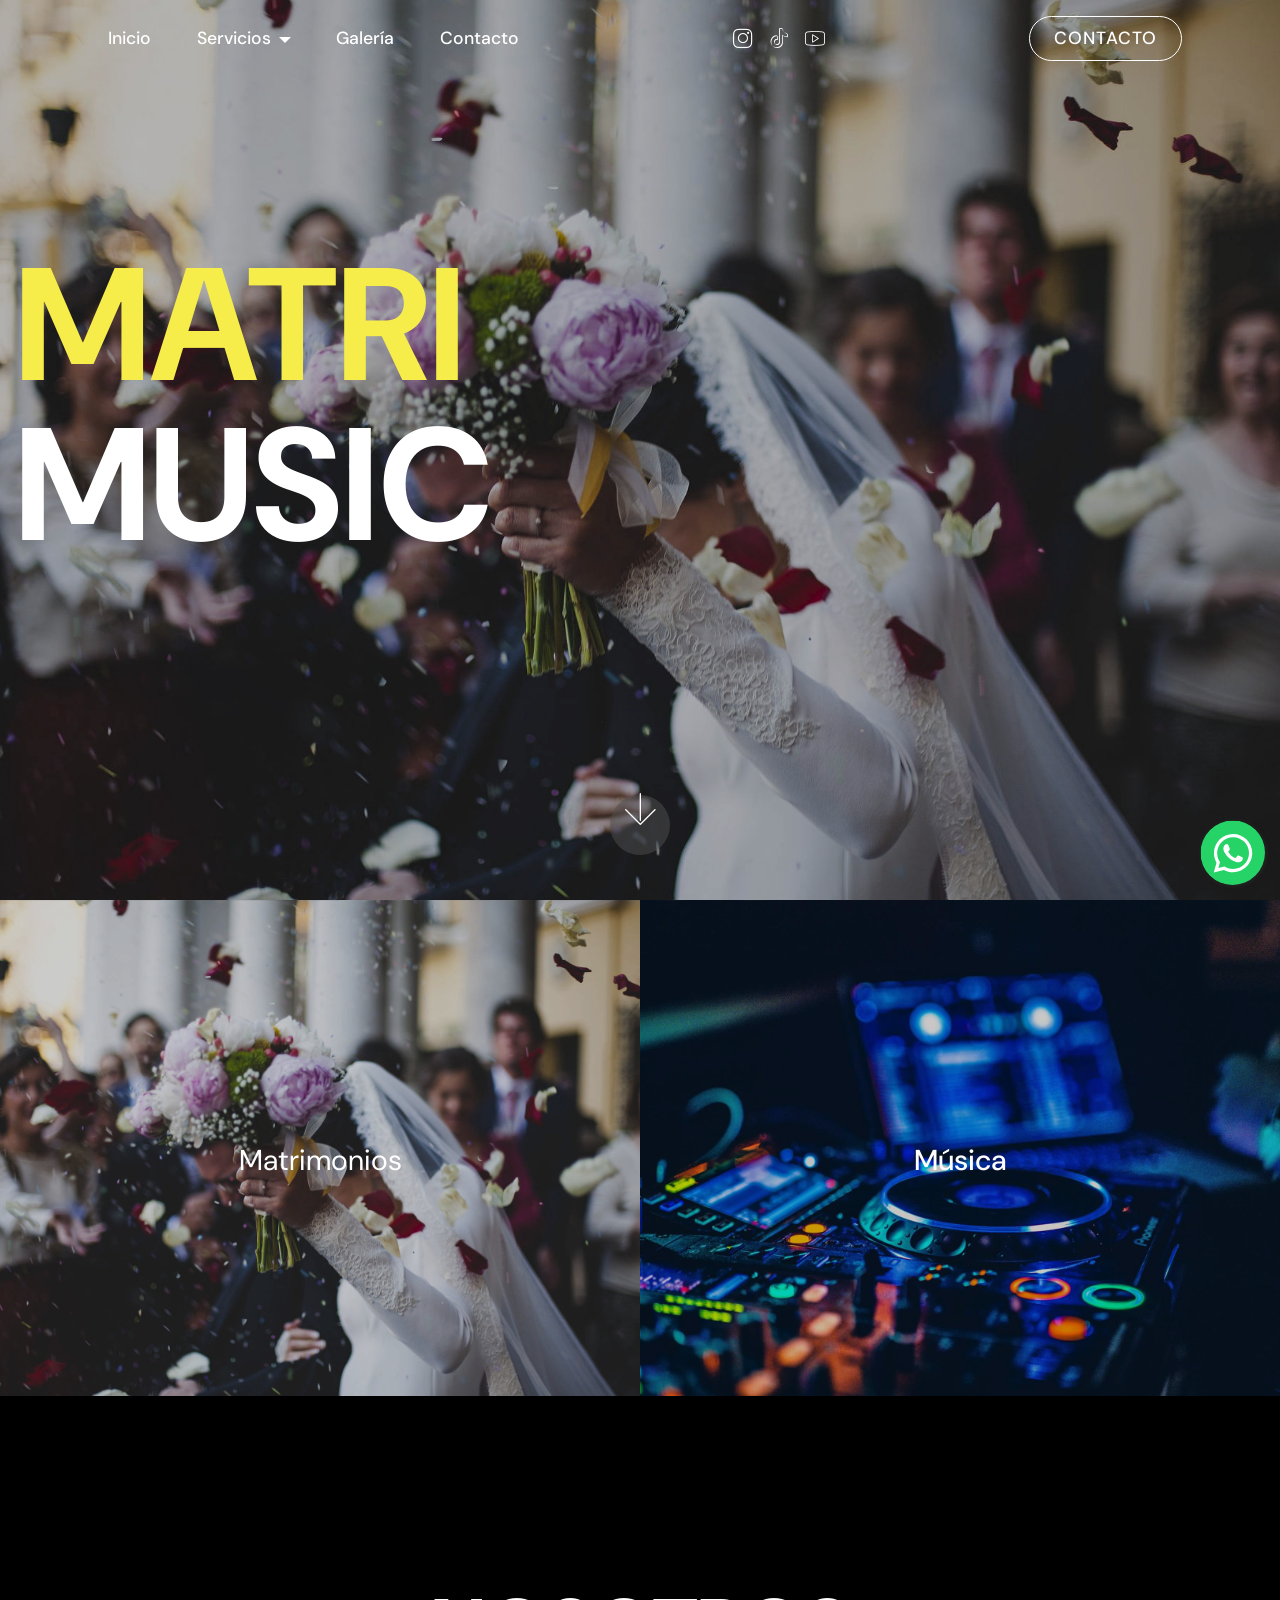
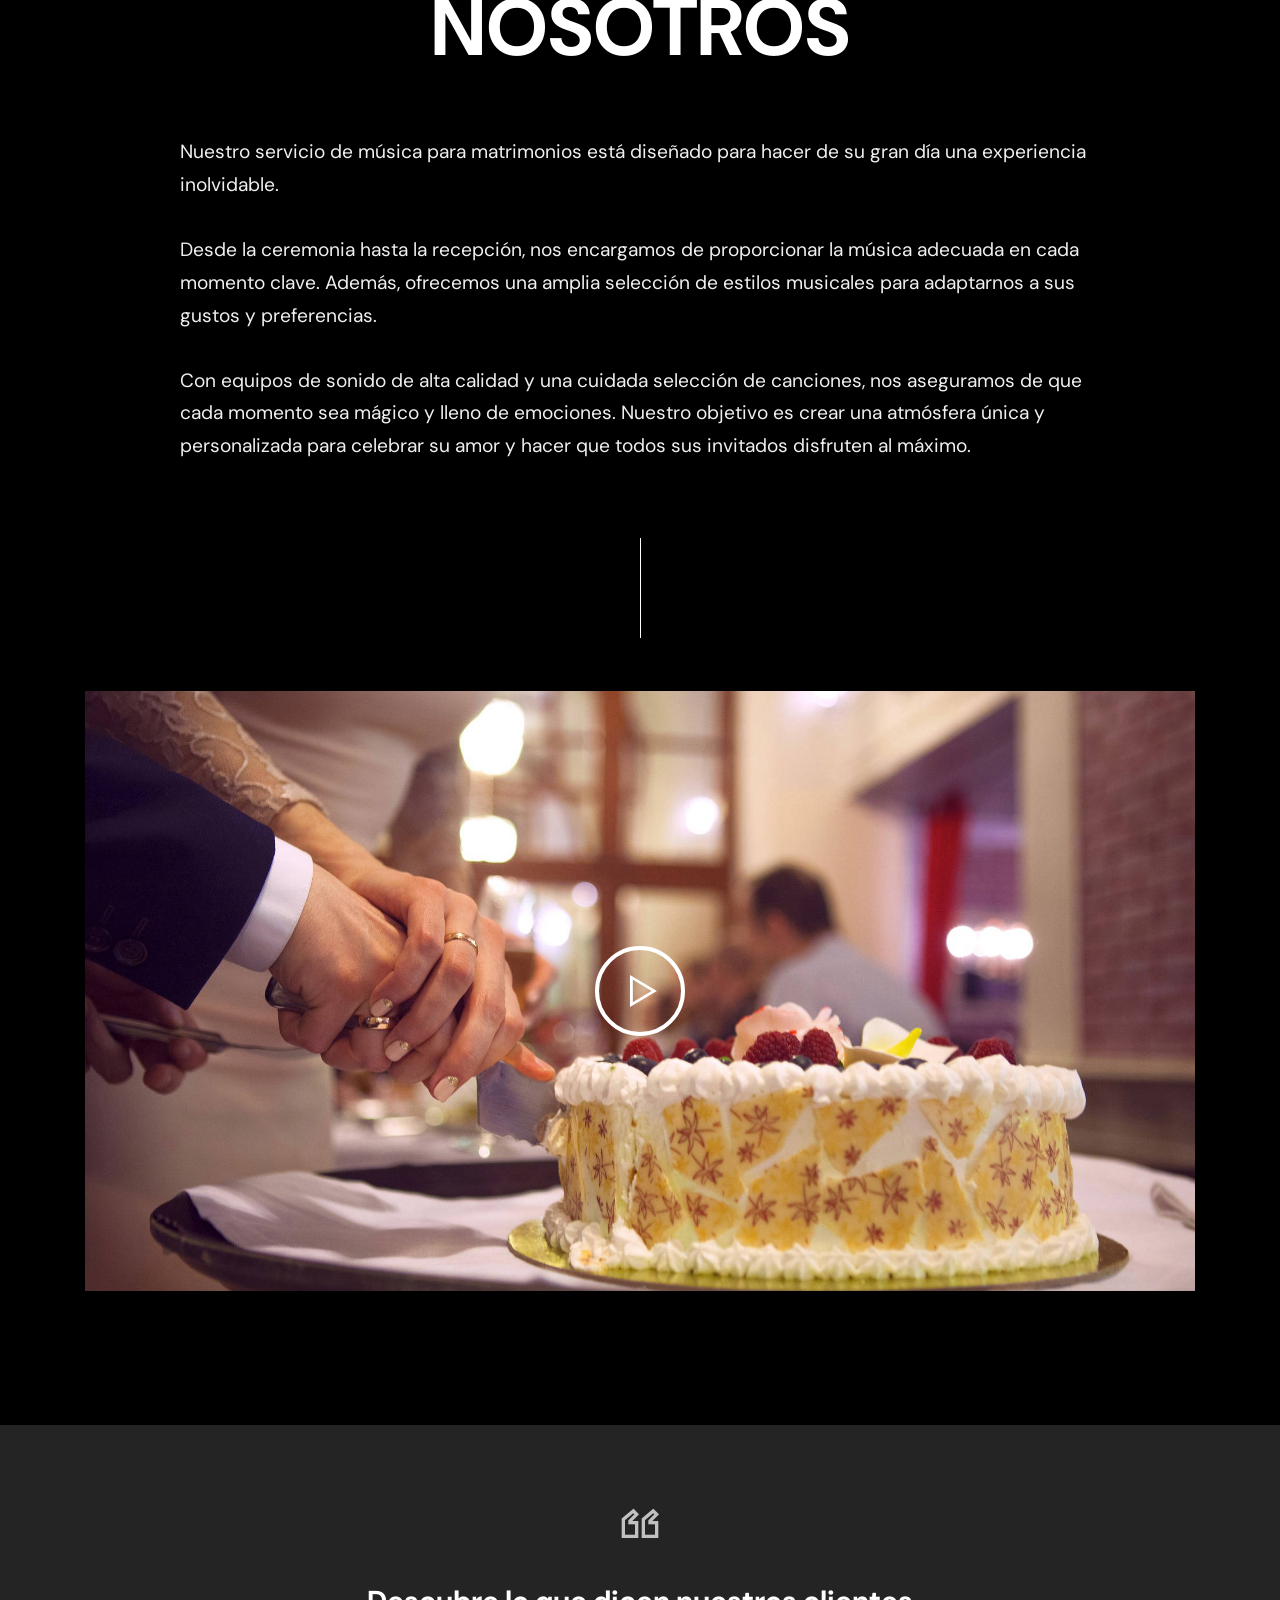
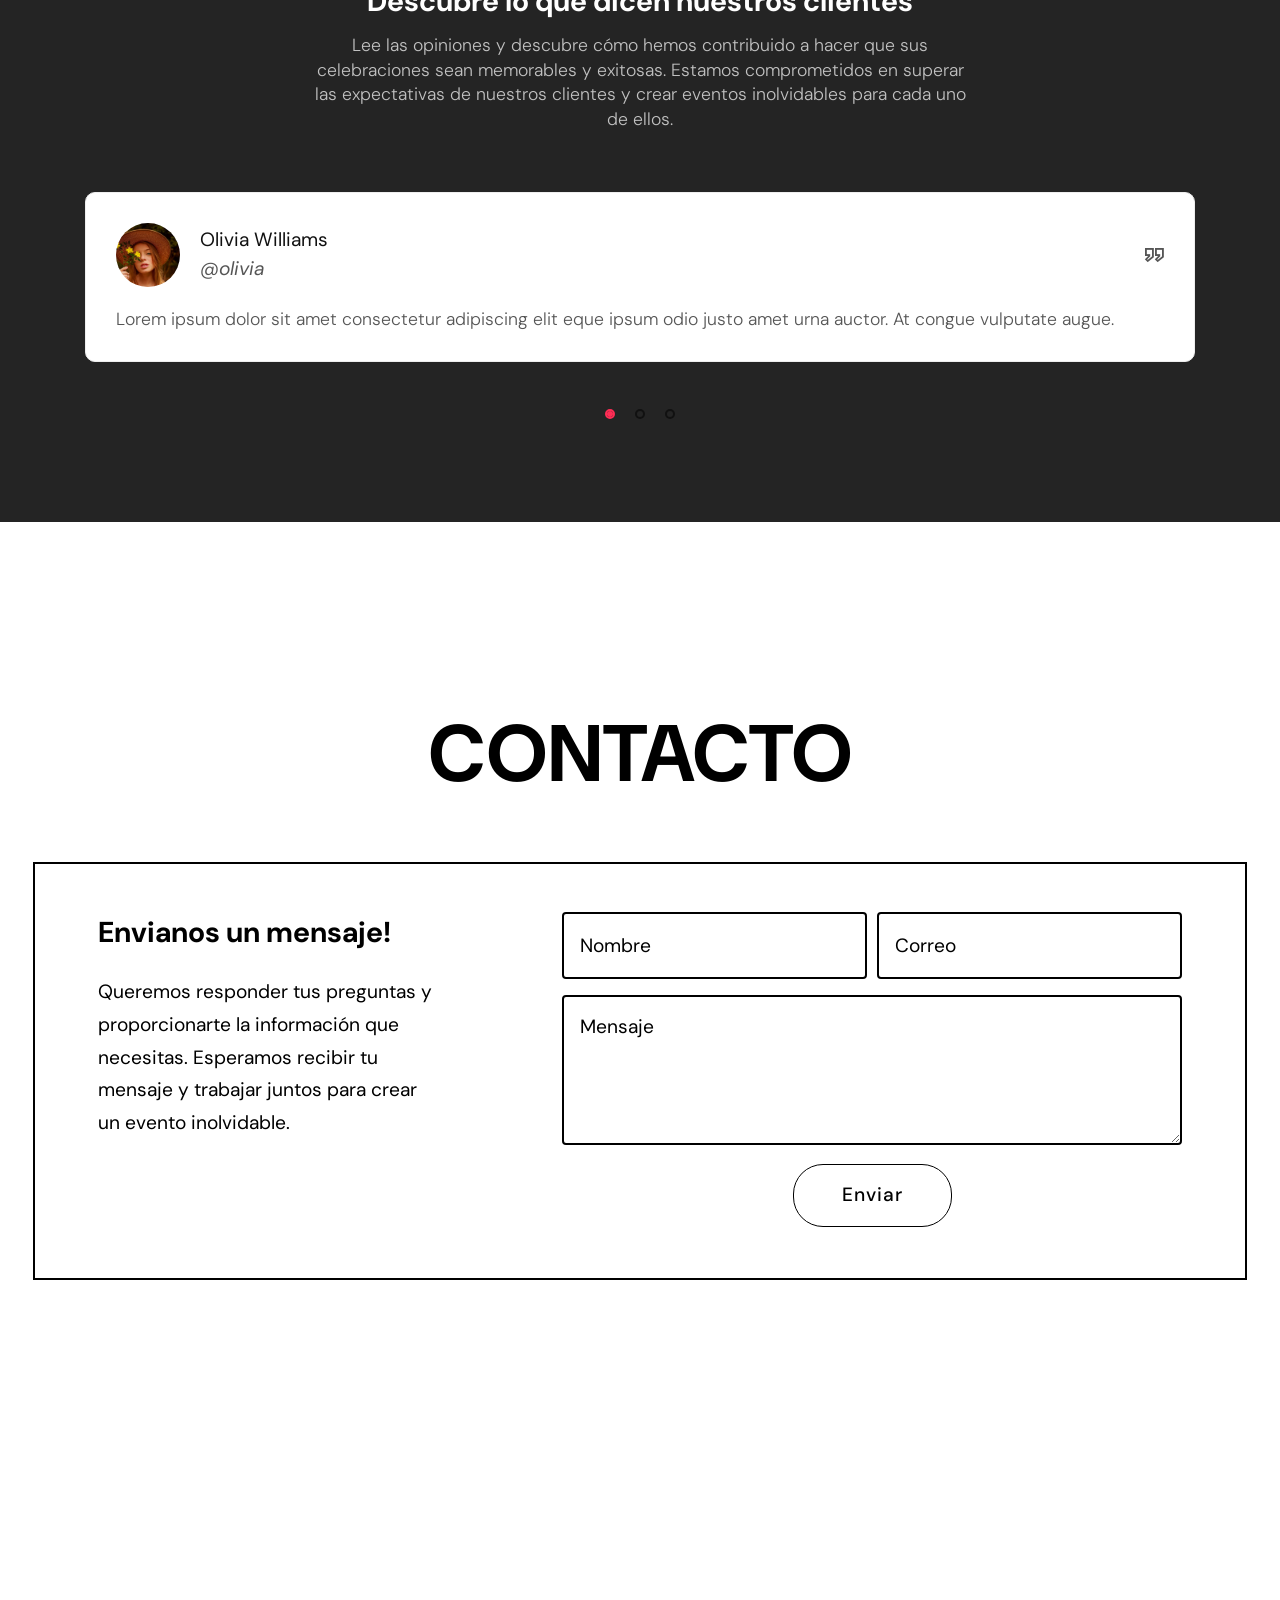
==== commit b4e798e9: "Add files via upload" ====
--- a/index.html
+++ b/index.html
@@ -64,7 +64,7 @@
                         <a class="nav-link link text-white text-primary display-4" href="index.html#header2-0">Inicio</a>
                     </li>
                     <li class="nav-item dropdown"><a class="nav-link link dropdown-toggle text-white display-4" href="https://mobiri.se" aria-expanded="true" data-toggle="dropdown-submenu">Servicios</a>
-                        <div class="dropdown-menu"><a class="dropdown-item text-white text-primary display-4" href="servicios-matrimonios.html" aria-expanded="false">Matrimonios</a><a class="text-white dropdown-item text-primary display-4" href="servicios-matrimonios.html" aria-expanded="false">Banquetería</a><a class="text-white dropdown-item text-primary display-4" href="servicios-matrimonios.html" aria-expanded="false">Música</a></div>
+                        <div class="dropdown-menu"><a class="dropdown-item text-white text-primary display-4" href="servicios-matrimonios.html" aria-expanded="false">Matrimonios</a><a class="text-white dropdown-item text-primary display-4" href="servicios-matrimonios.html" aria-expanded="false">Música</a></div>
                     </li>
                     <li class="nav-item"><a class="nav-link link text-white text-primary display-4" href="galeria.html#info3-k">Galería</a></li>
 
@@ -122,7 +122,7 @@
     
     <div class="container-fluid">
         <div class="media-container-row">
-            <div class="card p-3 col-12 col-md-6 col-lg-4">
+            <div class="card p-3 col-12 col-md-6 col-lg-6">
                 <div class="card-wrapper card1">
                     <div class="card-box">
                         <h4 class="card-title align-left pb-2 mbr-semibold mbr-white mbr-fonts-style display-5"><a href="page1.html" class="text-white">Matrimonios</a></h4>
@@ -134,10 +134,10 @@
                 </div>
             </div>
 
-            <div class="card p-3 col-12 col-md-6 col-lg-4">
+            <div class="card p-3 col-12 col-md-6 col-lg-6">
                 <div class="card-wrapper card2">
                     <div class="card-box">
-                        <h4 class="card-title align-left pb-2 mbr-semibold mbr-white mbr-fonts-style display-5"><a href="page1.html" class="text-white">Banquetería</a></h4>
+                        <h4 class="card-title align-left pb-2 mbr-semibold mbr-white mbr-fonts-style display-5">Música</h4>
                         
 
                     </div>
@@ -145,24 +145,43 @@
                 </div>
             </div>
 
-            <div class="card p-3 col-12 col-md-6 col-lg-4">
-                <div class="card-wrapper card3">
-                    <div class="card-box">
-                        <h4 class="card-title align-left pb-2 mbr-semibold mbr-white mbr-fonts-style display-5">
-                            <a href="page1.html" class="text-white">Música</a></h4>
-                        
-
-                    </div>
-
-                </div>
-            </div>
-
             
+
+            
         </div>
     </div>
 </section>
 
-<section class="video2 audiom4_video2 cid-ttIdRhnigh" id="video2-9">
+<section class="content3 audiom4_content3 cid-uetzX0GXGZ" id="content3-15">
+
+	
+    
+
+
+	
+
+	<div class="container">
+		<div class="row justify-content-center">
+			<div class="mbr-black col-md-12 col-lg-10">
+				<div class="title-align align-center">
+					
+				</div>
+				<h1 class="mbr-section-title align-center mbr-bold pb-5 mbr-fonts-style display-2">NOSOTROS</h1>
+				
+				<p class="mbr-text pb-3 align-left mbr-fonts-style display-7">Nuestro servicio de música para matrimonios está diseñado para hacer de su gran día una experiencia inolvidable.
+<br>
+<br>Desde la ceremonia hasta la recepción, nos encargamos de proporcionar la música adecuada en cada momento clave. Además, ofrecemos una amplia selección de estilos musicales para adaptarnos a sus gustos y preferencias.
+<br>
+<br>Con equipos de sonido de alta calidad y una cuidada selección de canciones, nos aseguramos de que cada momento sea mágico y lleno de emociones. Nuestro objetivo es crear una atmósfera única y personalizada para celebrar su amor y hacer que todos sus invitados disfruten al máximo.</p>
+
+				
+
+			</div>
+		</div>
+	</div>
+</section>
+
+<section class="video2 audiom4_video2 cid-ttIdRhnigh mbr-fullscreen" id="video2-9">
 
 	
 
@@ -172,13 +191,9 @@
 		<div class="row justify-content-md-center">
 			<div class="mbr-white col-md-12 col-lg-12">
 				<div class="title-align align-center">
-					<h3 class="mbr-section-subtitle mbr-semibold align-center mbr-light mbr-fonts-style display-4">Nuestro servicio de música para matrimonios está diseñado para hacer de su gran día una experiencia inolvidable. 
-<br>
-<br>Desde la ceremonia hasta la recepción, nos encargamos de proporcionar la música adecuada en cada momento clave. Además, ofrecemos una amplia selección de estilos musicales para adaptarnos a sus gustos y preferencias.
-<br>
-<br>Con equipos de sonido de alta calidad y una cuidada selección de canciones, nos aseguramos de que cada momento sea mágico y lleno de emociones. Nuestro objetivo es crear una atmósfera única y personalizada para celebrar su amor y hacer que todos sus invitados disfruten al máximo.<br></h3>
+					<h3 class="mbr-section-subtitle mbr-semibold align-center mbr-light mbr-fonts-style display-4"><br></h3>
 				</div>
-				<h1 class="mbr-section-title align-center mbr-bold pb-5 mbr-fonts-style display-2">NOSOTROS</h1>
+				
 			</div>
 
 			<div class="mbr-white col-md-12 col-12 col-lg-12">
@@ -227,12 +242,12 @@
         </div>
         <div class="row justify-content-center">
             <div class="col-12 col-md-12">
-                <div class="carousel slide carousel-fade" id="uetvs2K6MC" data-ride="carousel" data-interval="5000">
+                <div class="carousel slide carousel-fade" id="uetAADTydE" data-ride="carousel" data-interval="5000">
                     
                     <ol class="carousel-indicators">
-                        <li data-slide-to="0" class="active" data-target="#uetvs2K6MC"></li>
-                        <li data-slide-to="1" data-target="#uetvs2K6MC"></li>
-                        <li data-slide-to="2" data-target="#uetvs2K6MC"></li>
+                        <li data-slide-to="0" class="active" data-target="#uetAADTydE"></li>
+                        <li data-slide-to="1" data-target="#uetAADTydE"></li>
+                        <li data-slide-to="2" data-target="#uetAADTydE"></li>
                     </ol>
                     <div class="carousel-inner">
                         <div class="carousel-item item active">
@@ -315,11 +330,11 @@
                             </div>
                         </div>
                     </div>
-                    <a class="carousel-control carousel-control-prev" role="button" data-slide="prev" href="#uetvs2K6MC">
+                    <a class="carousel-control carousel-control-prev" role="button" data-slide="prev" href="#uetAADTydE">
                         <span class="mobi-mbri mobi-mbri-arrow-prev" aria-hidden="true"></span>
                         <span class="sr-only">Previous</span>
                     </a>
-                    <a class="carousel-control carousel-control-next" role="button" data-slide="next" href="#uetvs2K6MC">
+                    <a class="carousel-control carousel-control-next" role="button" data-slide="next" href="#uetAADTydE">
                         <span class="mobi-mbri mobi-mbri-arrow-next" aria-hidden="true"></span>
                         <span class="sr-only">Next</span>
                     </a>
@@ -349,14 +364,13 @@
 		<div class="row row2">
 			<div class="col-md-12 align-left mbr-white col-lg-4">
 				<h2 class="mbr-bold pb-3 mbr-fonts-style display-5">Envianos un mensaje!</h2>
-				<p class="mbr-text mbr-fonts-style display-7">
-					¡Estamos aquí para ayudarte! Utiliza nuestro formulario de contacto para comunicarte con nosotros. Queremos responder tus preguntas y proporcionarte la información que necesitas. Esperamos recibir tu mensaje y trabajar juntos para crear un evento inolvidable.
+				<p class="mbr-text mbr-fonts-style display-7">Queremos responder tus preguntas y proporcionarte la información que necesitas. Esperamos recibir tu mensaje y trabajar juntos para crear un evento inolvidable.
 				</p>
 			</div>
 
 			<div class="col-lg-7 col-md-12 my-auto mbr-form" data-form-type="formoid">
 				<!--Formbuilder Form-->
-				<form action="https://mobirise.eu/" method="POST" class="mbr-form form-with-styler" data-form-title="Form Name"><input type="hidden" name="email" data-form-email="true" value="sJHZ2MdBWimh6IGZ+KDxKK+P4ACKgPKw7w1l+kAT0kKdEjaJH0xXQ4vVRXgJ4VD5ijmxK042+JVgm1624XpS7J+JEvsIfvTPya+G3cNu5N3MX/0n1/reRgCceYdPcd//.1SaLrE4FqK8Ws0CxS8VJ92DLDj41UNJ26E6qx2NxccF7HirxvI7vOgItaL7OzdNpNkUgG3+n+FFnL5eLDvwARGSLd6uh2R99Vat85EYRJui9OqpB4mWqBYqf5foCHfJI">
+				<form action="https://mobirise.eu/" method="POST" class="mbr-form form-with-styler" data-form-title="Form Name"><input type="hidden" name="email" data-form-email="true" value="VLx8B2jQO2sGq//TRxoyLXLra6TdNcClek/d8sHm9dB8c7lM30ouOvk1qIJUQHz6sQDdJDMIA5dqvtJtWZrjwinluBmRd+zVFdxTMcTRE6mQ0siaFf1aMRC6E54WKJ+X.vvFK+e2rRobKdYf4D6Raxi3WMoNRRhsUBak2S0iRrRWne1VcGl7ZIZO20ezbFobOURrea6I5SeITKW1XHSxyXpUqxjcy8k/FlVtKZqHctQbcR2bxjWNWMYi0rnxv5Hq8">
 					<div class="form-row">
 						<div hidden="hidden" data-form-alert="" class="alert alert-success col-12">Thanks for filling out
 							the form!</div>
--- a/assets/mobirise/css/mbr-additional.css
+++ b/assets/mobirise/css/mbr-additional.css
@@ -729,7 +729,7 @@
   z-index: 4;
 }
 .cid-rJ1PYaFbNr .card2 {
-  background-image: url("../../../assets/images/mbr-1920x1280.jpg");
+  background-image: url("../../../assets/images/background4.jpg");
   z-index: 3;
 }
 .cid-rJ1PYaFbNr .card3 {
@@ -770,9 +770,51 @@
   text-align: center;
   color: #ffffff;
 }
+.cid-uetzX0GXGZ {
+  padding-top: 180px;
+  padding-bottom: 30px;
+  background-color: #000000;
+}
+.cid-uetzX0GXGZ h3 {
+  width: fit-content;
+  display: inline-block;
+  position: relative;
+}
+.cid-uetzX0GXGZ h3:before {
+  position: absolute;
+  content: '';
+  left: 50%;
+  top: -120px;
+  bottom: 0;
+  width: 1px;
+  height: 100px;
+  background: currentColor;
+}
+.cid-uetzX0GXGZ .signature {
+  filter: invert(0.8);
+  display: inline-block;
+  width: auto;
+}
+.cid-uetzX0GXGZ .mbr-fallback-image.disabled {
+  display: none;
+}
+.cid-uetzX0GXGZ .mbr-fallback-image {
+  display: block;
+  background-size: cover;
+  background-position: center center;
+  width: 100%;
+  height: 100%;
+  position: absolute;
+  top: 0;
+}
+.cid-uetzX0GXGZ H1 {
+  color: #ffffff;
+}
+.cid-uetzX0GXGZ .mbr-text,
+.cid-uetzX0GXGZ .img-align {
+  color: #efefef;
+}
 .cid-ttIdRhnigh {
-  padding-top: 180px;
-  padding-bottom: 75px;
   background-color: #000000;
 }
 .cid-ttIdRhnigh h3 {
--- a/assets/mobirise/css/mbr-additional.css
+++ b/assets/mobirise/css/mbr-additional.css
@@ -729,7 +729,7 @@
   z-index: 4;
 }
 .cid-rJ1PYaFbNr .card2 {
-  background-image: url("../../../assets/images/mbr-1920x1280.jpg");
+  background-image: url("../../../assets/images/background4.jpg");
   z-index: 3;
 }
 .cid-rJ1PYaFbNr .card3 {
@@ -770,9 +770,51 @@
   text-align: center;
   color: #ffffff;
 }
+.cid-uetzX0GXGZ {
+  padding-top: 180px;
+  padding-bottom: 30px;
+  background-color: #000000;
+}
+.cid-uetzX0GXGZ h3 {
+  width: fit-content;
+  display: inline-block;
+  position: relative;
+}
+.cid-uetzX0GXGZ h3:before {
+  position: absolute;
+  content: '';
+  left: 50%;
+  top: -120px;
+  bottom: 0;
+  width: 1px;
+  height: 100px;
+  background: currentColor;
+}
+.cid-uetzX0GXGZ .signature {
+  filter: invert(0.8);
+  display: inline-block;
+  width: auto;
+}
+.cid-uetzX0GXGZ .mbr-fallback-image.disabled {
+  display: none;
+}
+.cid-uetzX0GXGZ .mbr-fallback-image {
+  display: block;
+  background-size: cover;
+  background-position: center center;
+  width: 100%;
+  height: 100%;
+  position: absolute;
+  top: 0;
+}
+.cid-uetzX0GXGZ H1 {
+  color: #ffffff;
+}
+.cid-uetzX0GXGZ .mbr-text,
+.cid-uetzX0GXGZ .img-align {
+  color: #efefef;
+}
 .cid-ttIdRhnigh {
-  padding-top: 180px;
-  padding-bottom: 75px;
   background-color: #000000;
 }
 .cid-ttIdRhnigh h3 {
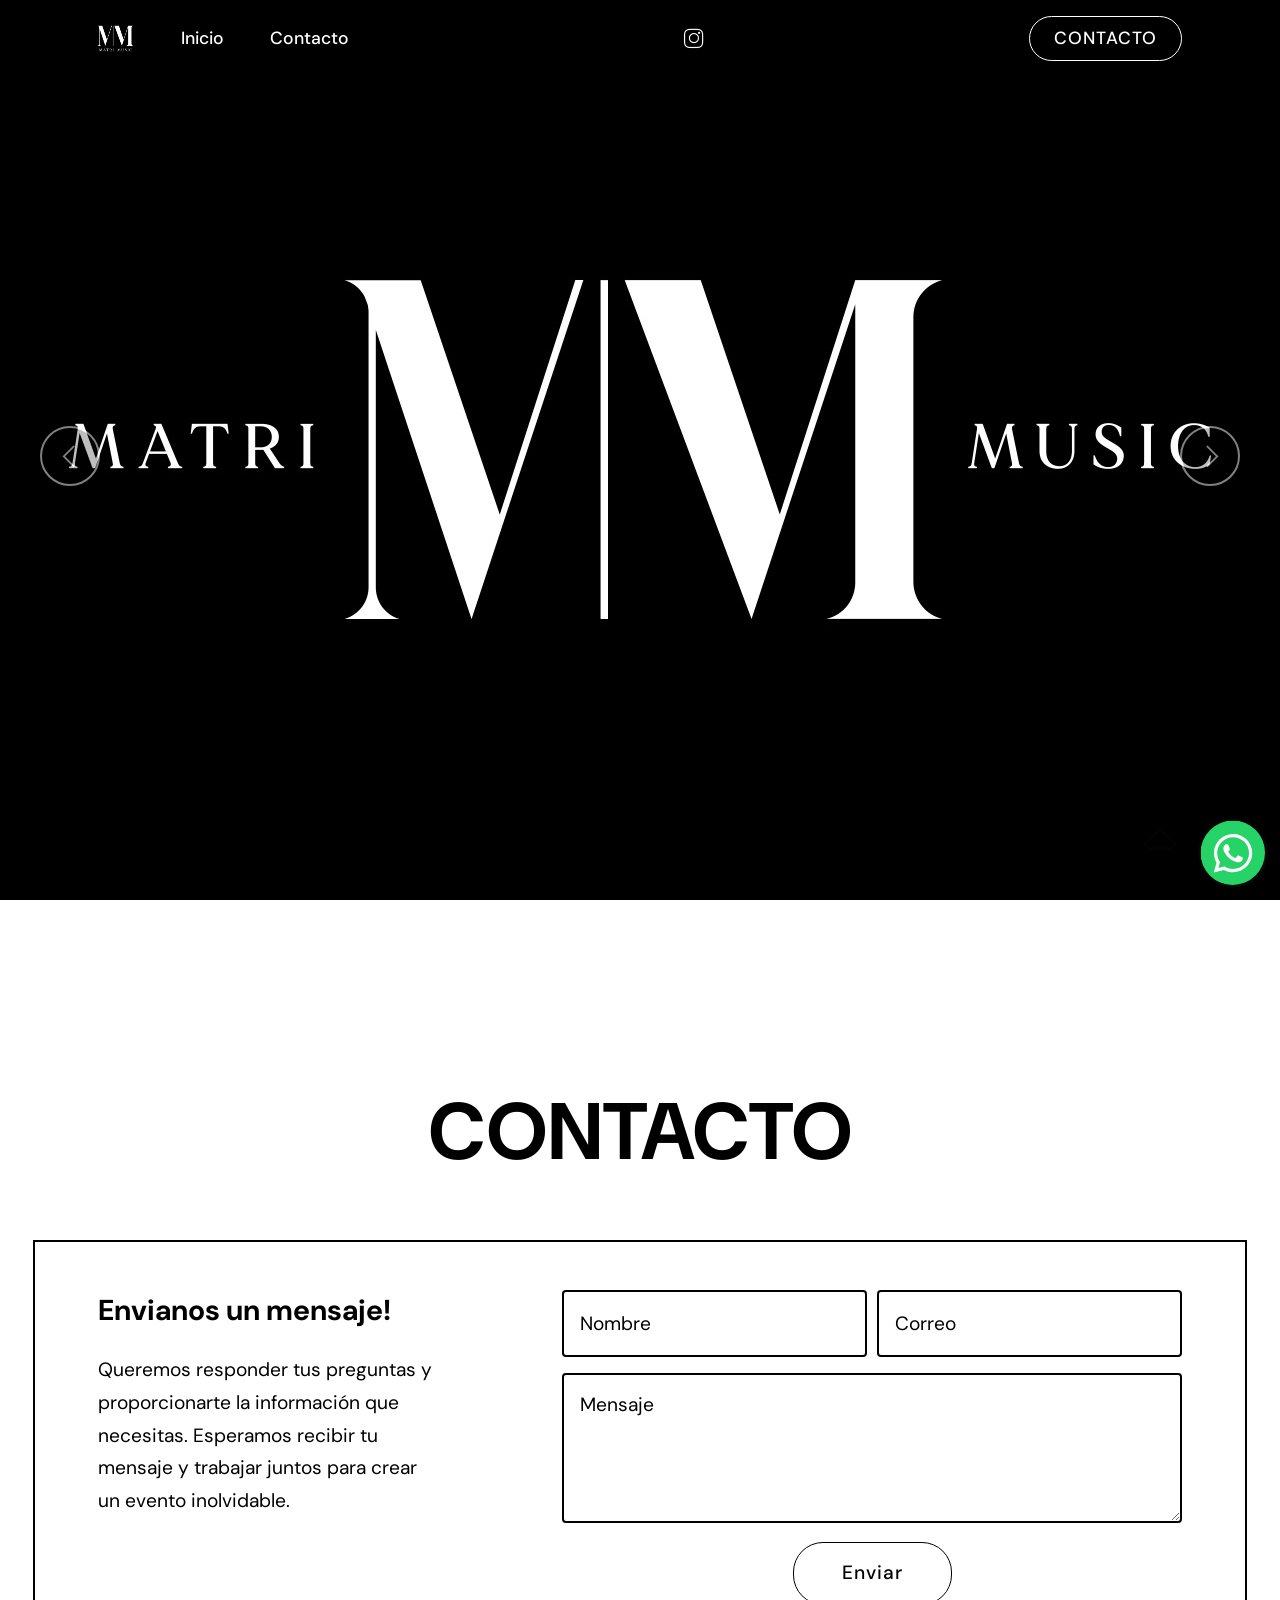
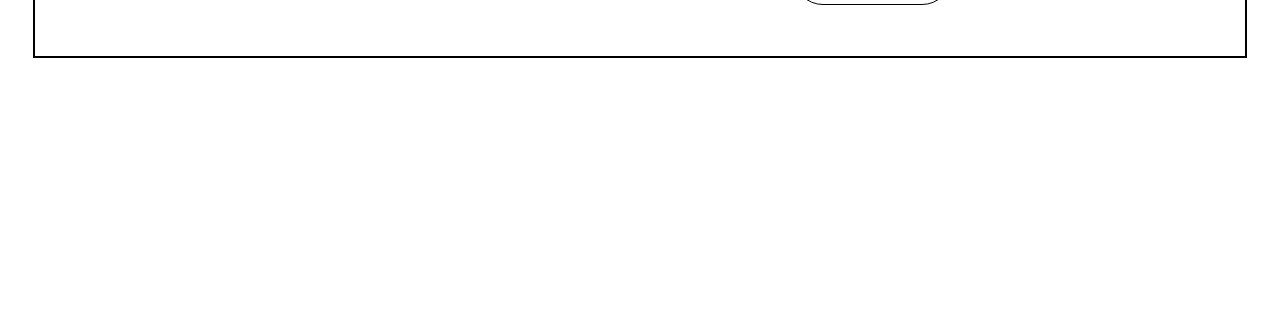
==== commit 591dcd2f: "Add files via upload" ====
--- a/index.html
+++ b/index.html
@@ -1,12 +1,12 @@
 <!DOCTYPE html>
 <html  >
 <head>
-  <!-- Site made with Mobirise Website Builder v5.8.4, https://mobirise.com -->
+  <!-- Site made with Mobirise Website Builder v5.9.18, https://mobirise.com -->
   <meta charset="UTF-8">
   <meta http-equiv="X-UA-Compatible" content="IE=edge">
-  <meta name="generator" content="Mobirise v5.8.4, mobirise.com">
+  <meta name="generator" content="Mobirise v5.9.18, mobirise.com">
   <meta name="viewport" content="width=device-width, initial-scale=1, minimum-scale=1">
-  <link rel="shortcut icon" href="assets/images/logo-github-128x128-1.png" type="image/x-icon">
+  <link rel="shortcut icon" href="assets/images/matrimusic-logo-121x121.png" type="image/x-icon">
   <meta name="description" content="">
   
   
@@ -23,15 +23,15 @@
   <link rel="stylesheet" href="assets/chatbutton/floating-wpp.css">
   <link rel="stylesheet" href="assets/popup-overlay-plugin/style.css">
   <link rel="stylesheet" href="assets/smart-cart/minicart-theme.css">
+  <link rel="stylesheet" href="assets/dropdown/css/style.css">
   <link rel="stylesheet" href="assets/formstyler/jquery.formstyler.css">
   <link rel="stylesheet" href="assets/formstyler/jquery.formstyler.theme.css">
   <link rel="stylesheet" href="assets/datepicker/jquery.datetimepicker.min.css">
-  <link rel="stylesheet" href="assets/dropdown/css/style.css">
   <link rel="stylesheet" href="assets/socicon/css/styles.css">
   <link rel="stylesheet" href="assets/theme/css/style.css">
   <link rel="preload" href="https://fonts.googleapis.com/css?family=DM+Sans:400,400i,500,500i,700,700i&display=swap" as="style" onload="this.onload=null;this.rel='stylesheet'">
   <noscript><link rel="stylesheet" href="https://fonts.googleapis.com/css?family=DM+Sans:400,400i,500,500i,700,700i&display=swap"></noscript>
-  <link rel="preload" as="style" href="assets/mobirise/css/mbr-additional.css"><link rel="stylesheet" href="assets/mobirise/css/mbr-additional.css" type="text/css">
+  <link rel="preload" as="style" href="assets/mobirise/css/mbr-additional.css?v=FtS6c4"><link rel="stylesheet" href="assets/mobirise/css/mbr-additional.css?v=FtS6c4" type="text/css">
 
   
   
@@ -48,7 +48,11 @@
 
         <div class="container">
             <div class="navbar-brand">
-                
+                <span class="navbar-logo">
+                    
+                        <img src="assets/images/matrimusic-logo-121x121.png" alt="MATRIMUSIC" style="height: 3.8rem;">
+                    
+                </span>
                 
             </div>
             <button class="navbar-toggler" type="button" data-toggle="collapse" data-target="#navbarSupportedContent" aria-controls="navbarNavAltMarkup" aria-expanded="false" aria-label="Toggle navigation">
@@ -60,13 +64,11 @@
                 </div>
             </button>
             <div class="collapse navbar-collapse" id="navbarSupportedContent">
-                <ul class="navbar-nav nav-dropdown navbar-nav-top-padding" data-app-modern-menu="true"><li class="nav-item">
+                <ul class="navbar-nav nav-dropdown" data-app-modern-menu="true"><li class="nav-item">
                         <a class="nav-link link text-white text-primary display-4" href="index.html#header2-0">Inicio</a>
                     </li>
-                    <li class="nav-item dropdown"><a class="nav-link link dropdown-toggle text-white display-4" href="https://mobiri.se" aria-expanded="true" data-toggle="dropdown-submenu">Servicios</a>
-                        <div class="dropdown-menu"><a class="dropdown-item text-white text-primary display-4" href="servicios-matrimonios.html" aria-expanded="false">Matrimonios</a><a class="text-white dropdown-item text-primary display-4" href="servicios-matrimonios.html" aria-expanded="false">Música</a></div>
-                    </li>
-                    <li class="nav-item"><a class="nav-link link text-white text-primary display-4" href="galeria.html#info3-k">Galería</a></li>
+                    
+                    
 
 
                     
@@ -76,12 +78,8 @@
                     <a href="https://www.instagram.com/matrimusic/" target="_blank">
                         <span class="p-2 mbr-iconfont sli-social-instagram"></span>
                     </a>
-                    <a href="#">
-                        <span class="p-2 mbr-iconfont socicon-tiktok socicon"></span>
-                    </a>
-                    <a href="#">
-                        <span class="p-2 mbr-iconfont icon54-v1-youtube-1"></span>
-                    </a>
+                    
+                    
                     
                     
                     
@@ -93,256 +91,50 @@
 
 </section>
 
-<section class="cid-rJ1PXuwHId mbr-fullscreen mbr-parallax-background" id="header2-0">
-
-    
-
-    <div class="mbr-overlay" style="opacity: 0.3; background-color: rgb(0, 0, 0);"></div>
-
-    <div class="container-fluid align-left">
-        <div class="row">
-            <div class="mbr-white col-md-10 col-lg-6">
-                <h1 class="mbr-section-title mbr-bold pb-3 mbr-fonts-style display-1"><div><a href="#" class="text-success"><strong>MATRI</strong></a><br>MUSIC</div></h1>
-                <p class="mbr-text pb-3 mbr-fonts-style display-7"><br></p>
-                
-            </div>
+<section class="slider1 cid-v3BG1rBZCj mbr-fullscreen" id="slider1-1g">
+    
+    <div class="carousel slide carousel-fade" id="v3BHWIVHCU" data-ride="carousel" data-interval="5000">
+        <ol class="carousel-indicators">
+            <li data-slide-to="0" class="active" data-target="#v3BHWIVHCU"></li>
+            <li data-slide-to="1" data-target="#v3BHWIVHCU"></li>
+            <li data-slide-to="2" data-target="#v3BHWIVHCU"></li>
+        </ol>
+        <div class="carousel-inner">
+            
+            <div class="carousel-item slider-image item active">
+                <div class="item-wrapper">
+                    <img class="d-block w-100" src="assets/images/341db6df-4661-4b8b-8ef8-7ebab2e19460-1280x1280.png" alt="Mobirise Website Builder" data-slide-to="0" data-bs-slide-to="0">
+                    
+                    
+                </div>
+            </div><div class="carousel-item slider-image item">
+                <div class="item-wrapper">
+                    <img class="d-block w-100" src="assets/images/ea95eaa2-8578-4d78-9a17-dc963bf9c3bc-1280x1280.png" alt="Mobirise Website Builder" data-slide-to="1" data-bs-slide-to="1">
+                    
+                    
+                </div>
+            </div><div class="carousel-item slider-image item">
+                <div class="item-wrapper">
+                    <img class="d-block w-100" src="assets/images/851eb497-77bf-4401-867d-1e4012edbfc4-1280x1280.png" alt="Mobirise Website Builder" data-slide-to="2" data-bs-slide-to="2">
+                    
+                    
+                </div>
+            </div>
+            
         </div>
-    </div>
-    <div class="mbr-arrow hidden-sm-down" aria-hidden="true">
-        <a href="#next">
-            <i class="mbri-down mbr-iconfont"></i>
+        <a class="carousel-control carousel-control-prev" role="button" data-slide="prev" href="#v3BHWIVHCU">
+            <span class="mobi-mbri mobi-mbri-arrow-prev" aria-hidden="true"></span>
+            <span class="sr-only">Previous</span>
+        </a>
+        <a class="carousel-control carousel-control-next" role="button" data-slide="next" href="#v3BHWIVHCU">
+            <span class="mobi-mbri mobi-mbri-arrow-next" aria-hidden="true"></span>
+            <span class="sr-only">Next</span>
         </a>
     </div>
 </section>
 
-<section class="features1 cid-rJ1PYaFbNr" id="features1-3">
-
-    
-
-    
-    <div class="container-fluid">
-        <div class="media-container-row">
-            <div class="card p-3 col-12 col-md-6 col-lg-6">
-                <div class="card-wrapper card1">
-                    <div class="card-box">
-                        <h4 class="card-title align-left pb-2 mbr-semibold mbr-white mbr-fonts-style display-5"><a href="page1.html" class="text-white">Matrimonios</a></h4>
-
-                        
-
-                    </div>
-
-                </div>
-            </div>
-
-            <div class="card p-3 col-12 col-md-6 col-lg-6">
-                <div class="card-wrapper card2">
-                    <div class="card-box">
-                        <h4 class="card-title align-left pb-2 mbr-semibold mbr-white mbr-fonts-style display-5">Música</h4>
-                        
-
-                    </div>
-
-                </div>
-            </div>
-
-            
-
-            
-        </div>
-    </div>
-</section>
-
-<section class="content3 audiom4_content3 cid-uetzX0GXGZ" id="content3-15">
-
-	
-    
-
-
-	
-
-	<div class="container">
-		<div class="row justify-content-center">
-			<div class="mbr-black col-md-12 col-lg-10">
-				<div class="title-align align-center">
-					
-				</div>
-				<h1 class="mbr-section-title align-center mbr-bold pb-5 mbr-fonts-style display-2">NOSOTROS</h1>
-				
-				<p class="mbr-text pb-3 align-left mbr-fonts-style display-7">Nuestro servicio de música para matrimonios está diseñado para hacer de su gran día una experiencia inolvidable.
-<br>
-<br>Desde la ceremonia hasta la recepción, nos encargamos de proporcionar la música adecuada en cada momento clave. Además, ofrecemos una amplia selección de estilos musicales para adaptarnos a sus gustos y preferencias.
-<br>
-<br>Con equipos de sonido de alta calidad y una cuidada selección de canciones, nos aseguramos de que cada momento sea mágico y lleno de emociones. Nuestro objetivo es crear una atmósfera única y personalizada para celebrar su amor y hacer que todos sus invitados disfruten al máximo.</p>
-
-				
-
-			</div>
-		</div>
-	</div>
-</section>
-
-<section class="video2 audiom4_video2 cid-ttIdRhnigh mbr-fullscreen" id="video2-9">
-
-	
-
-	
-
-	<div class="container align-center">
-		<div class="row justify-content-md-center">
-			<div class="mbr-white col-md-12 col-lg-12">
-				<div class="title-align align-center">
-					<h3 class="mbr-section-subtitle mbr-semibold align-center mbr-light mbr-fonts-style display-4"><br></h3>
-				</div>
-				
-			</div>
-
-			<div class="mbr-white col-md-12 col-12 col-lg-12">
-				<div class="box">
-					<div class="mbr-media show-modal align-center py-2" data-modal=".modalWindow">
-						<div class="icon-wrap">
-							<span class="mbr-iconfont mobi-mbri-play mobi-mbri"></span>
-						</div>
-					</div>
-				</div>
-			</div>
-		</div>
-	</div>
-	<div>
-		<div class="modalWindow" style="display: none">
-			<div class="modalWindow-container">
-				<div class="modalWindow-video-container">
-					<div class="modalWindow-video">
-						<iframe width="100%" height="100%" frameborder="0" allowfullscreen="1" data-src="#"></iframe>
-					</div>
-					<a class="close" role="button" data-dismiss="modal">
-						<span aria-hidden="true" class="mbri-close mbr-iconfont closeModal"></span>
-						<span class="sr-only">Close</span>
-					</a>
-				</div>
-			</div>
-		</div>
-	</div>
-</section>
-
 <section class="elb-widgets cid-tIs4tRRuUN" id="eb-instagram-feed-x"><script src="https://s.electricblaze.com/widget.js" defer=""></script>
 <div class="electricblaze-id-2Uhx61B"></div></section>
-
-<section class="slider1 cid-tHd469GWNG" id="slider2-v">
-    
-
-    
-    <div class="container">
-        <div class="row title-item">
-            <div class="title-icon-box align-center">
-                <span class="mbr-iconfont mobi-mbri-quote-left mobi-mbri" style="font-size: 40px;"></span>
-            </div>
-            <h2 class="mbr-section-title mbr-fonts-style align-center display-5"><strong>Descubre lo que dicen nuestros clientes</strong></h2>
-            <p class="mbr-text mbr-fonts-style align-center display-4">
-                Lee las opiniones y descubre cómo hemos contribuido a hacer que sus celebraciones sean memorables y exitosas. Estamos comprometidos en superar las expectativas de nuestros clientes y crear eventos inolvidables para cada uno de ellos. </p>
-        </div>
-        <div class="row justify-content-center">
-            <div class="col-12 col-md-12">
-                <div class="carousel slide carousel-fade" id="uetAADTydE" data-ride="carousel" data-interval="5000">
-                    
-                    <ol class="carousel-indicators">
-                        <li data-slide-to="0" class="active" data-target="#uetAADTydE"></li>
-                        <li data-slide-to="1" data-target="#uetAADTydE"></li>
-                        <li data-slide-to="2" data-target="#uetAADTydE"></li>
-                    </ol>
-                    <div class="carousel-inner">
-                        <div class="carousel-item item active">
-                            <div class="item-wrapper">
-                                <div class="carousel-caption">
-                                    <div class="user-container">
-                                        <div class="user-wrap">
-                                            <div class="avatar-img">
-                                                <img src="assets/images/team3.jpg">
-                                            </div>
-                                            <div>
-                                                <p class="mbr-section-text mbr-fonts-style name-text mb-0 display-7">
-                                                    Olivia Williams
-                                                </p>
-                                                <p class="mbr-section-text mbr-fonts-style prof-text mb-0 display-7">
-                                                    @olivia
-                                                </p>
-                                            </div>
-                                        </div>
-                                        <div class="icon-box">
-                                            <span class="mbr-iconfont mobi-mbri-quote-right mobi-mbri" style="font-size: 20px;"></span>
-                                        </div>
-                                    </div>
-                                    <h5 class="mbr-section-subtitle mbr-fonts-style mb-0 display-4">
-                                        Lorem ipsum dolor sit amet consectetur adipiscing elit eque ipsum odio justo amet urna auctor. At congue vulputate augue.
-                                    </h5>
-                                </div>
-                            </div>
-                        </div>
-                        <div class="carousel-item item">
-                            <div class="item-wrapper">
-                                <div class="carousel-caption">
-                                    <div class="user-container">
-                                        <div class="user-wrap">
-                                            <div class="avatar-img">
-                                                <img src="assets/images/team4.jpg">
-                                            </div>
-                                            <div>
-                                                <p class="mbr-section-text mbr-fonts-style name-text mb-0 display-7">
-                                                    Samantha Robinson
-                                                </p>
-                                                <p class="mbr-section-text mbr-fonts-style prof-text mb-0 display-7">
-                                                    @samantha</p>
-                                            </div>
-                                        </div>
-                                        <div class="icon-box">
-                                            <span class="mbr-iconfont mobi-mbri-quote-right mobi-mbri" style="font-size: 20px;"></span>
-                                        </div>
-                                    </div>
-                                    <h5 class="mbr-section-subtitle mbr-fonts-style mb-0 display-4">
-                                        Lorem ipsum dolor sit amet consectetur adipiscing elit eque ipsum odio justo amet urna auctor. At congue vulputate augue.
-                                    </h5>
-                                </div>
-                            </div>
-                        </div>
-                        <div class="carousel-item item">
-                            <div class="item-wrapper">
-                                <div class="carousel-caption">
-                                    <div class="user-container">
-                                        <div class="user-wrap">
-                                            <div class="avatar-img">
-                                                <img src="assets/images/team5.jpg">
-                                            </div>
-                                            <div>
-                                                <p class="mbr-section-text mbr-fonts-style name-text mb-0 display-7">
-                                                    Matthew Davis
-                                                </p>
-                                                <p class="mbr-section-text mbr-fonts-style prof-text mb-0 display-7">
-                                                    @matthew</p>
-                                            </div>
-                                        </div>
-                                        <div class="icon-box">
-                                            <span class="mbr-iconfont mobi-mbri-quote-right mobi-mbri" style="font-size: 20px;"></span>
-                                        </div>
-                                    </div>
-                                    <h5 class="mbr-section-subtitle mbr-fonts-style mb-0 display-4">
-                                        Lorem ipsum dolor sit amet consectetur adipiscing elit eque ipsum odio justo amet urna auctor. At congue vulputate augue.
-                                    </h5>
-                                </div>
-                            </div>
-                        </div>
-                    </div>
-                    <a class="carousel-control carousel-control-prev" role="button" data-slide="prev" href="#uetAADTydE">
-                        <span class="mobi-mbri mobi-mbri-arrow-prev" aria-hidden="true"></span>
-                        <span class="sr-only">Previous</span>
-                    </a>
-                    <a class="carousel-control carousel-control-next" role="button" data-slide="next" href="#uetAADTydE">
-                        <span class="mobi-mbri mobi-mbri-arrow-next" aria-hidden="true"></span>
-                        <span class="sr-only">Next</span>
-                    </a>
-                </div>
-            </div>
-        </div>
-    </div>
-</section>
 
 <section class="form form2 audiom4_form2 cid-ttIbB8au18" id="form2-7">
 
@@ -370,7 +162,7 @@
 
 			<div class="col-lg-7 col-md-12 my-auto mbr-form" data-form-type="formoid">
 				<!--Formbuilder Form-->
-				<form action="https://mobirise.eu/" method="POST" class="mbr-form form-with-styler" data-form-title="Form Name"><input type="hidden" name="email" data-form-email="true" value="VLx8B2jQO2sGq//TRxoyLXLra6TdNcClek/d8sHm9dB8c7lM30ouOvk1qIJUQHz6sQDdJDMIA5dqvtJtWZrjwinluBmRd+zVFdxTMcTRE6mQ0siaFf1aMRC6E54WKJ+X.vvFK+e2rRobKdYf4D6Raxi3WMoNRRhsUBak2S0iRrRWne1VcGl7ZIZO20ezbFobOURrea6I5SeITKW1XHSxyXpUqxjcy8k/FlVtKZqHctQbcR2bxjWNWMYi0rnxv5Hq8">
+				<form action="https://mobirise.eu/" method="POST" class="mbr-form form-with-styler" data-form-title="Form Name"><input type="hidden" name="email" data-form-email="true" value="dD+W6xK+MnxDyF9jwBGbbgUSnSCbvdD4TDAW9mlmbG1NIPNWrF0sj9H2SO+oBX4g/IOIc7LpxtZjpJDUi7vr1DcDXO5aMfmSOnNvPOehDkSdC8gf8RbbR0r6SCaGXRgd.thjVWQxL4EcNLob96lkOqCp9IKGthuDg8qj7zpDljpmI1GTE3ohcPcZ6AEe7x55x1LCBpjMgUiyiMvgXxCkY+TBuODNkBb3QJ6+8+w0LgKUynX4ptpV6j+uRHn7QumP6">
 					<div class="form-row">
 						<div hidden="hidden" data-form-alert="" class="alert alert-success col-12">Thanks for filling out
 							the form!</div>
@@ -422,14 +214,6 @@
                         <a href="https://www.instagram.com/matrimusic/" target="_blank">
                             <span class="mbr-iconfont mbr-iconfont-social sli-social-instagram"></span>
                         </a>
-                    </div><div class="soc-item">
-                        <a href="#">
-                            <span class="mbr-iconfont mbr-iconfont-social socicon-tiktok socicon"></span>
-                        </a>
-                    </div><div class="soc-item">
-                        <a href="#">
-                            <span class="mbr-iconfont mbr-iconfont-social icon54-v1-youtube-1"></span>
-                        </a>
                     </div></div>
             </div>
             
@@ -453,14 +237,12 @@
   <script src="assets/chatbutton/script.js"></script>
   <script src="assets/smart-cart/minicart.js"></script>
   <script src="assets/smart-cart/minicart-customizer.js"></script>
-  <script src="assets/parallax/jarallax.min.js"></script>
-  <script src="assets/playervimeo/vimeo_player.js"></script>
+  <script src="assets/dropdown/js/nav-dropdown.js"></script>
+  <script src="assets/dropdown/js/navbar-dropdown.js"></script>
+  <script src="assets/touchswipe/jquery.touch-swipe.min.js"></script>
   <script src="assets/formstyler/jquery.formstyler.js"></script>
   <script src="assets/formstyler/jquery.formstyler.min.js"></script>
   <script src="assets/datepicker/jquery.datetimepicker.full.js"></script>
-  <script src="assets/dropdown/js/nav-dropdown.js"></script>
-  <script src="assets/dropdown/js/navbar-dropdown.js"></script>
-  <script src="assets/touchswipe/jquery.touch-swipe.min.js"></script>
   <script src="assets/theme/js/script.js"></script>
   <script src="assets/formoid/formoid.min.js"></script>
   
@@ -468,8 +250,8 @@
   
  <div id="scrollToTop" class="scrollToTop mbr-arrow-up"><a style="text-align: center;"><i class="mbr-arrow-up-icon mbr-arrow-up-icon-cm cm-icon cm-icon-smallarrow-up"></i></a></div>
     <input name="animation" type="hidden">
-  <div id="chatbutton-wa" data-phone="+56942301512" data-showpopup="true" data-headertitle="👋 Chatea con nosotros!" data-popupmessage="Hola!👋
-
-Escríbenos por WhatsApp!" data-placeholder="Mensaje" data-position="left" data-headercolor="#39847a" data-backgroundcolor="#e5ddd5" data-autoopentimeout="0" data-size="65px"><div class="floating-wpp-button" style="width: 65px; height: 65px;"><div class="floating-wpp-button-image"><!--?xml version="1.0" encoding="UTF-8" standalone="no"?--><svg xmlns="http://www.w3.org/2000/svg" xmlns:xlink="http://www.w3.org/1999/xlink" style="isolation:isolate" viewBox="0 0 800 800" width="65" height="65"><defs><clipPath id="_clipPath_A3g8G5hPEGG2L0B6hFCxamU4cc8rfqzQ"><rect width="800" height="800"></rect></clipPath></defs><g clip-path="url(#_clipPath_A3g8G5hPEGG2L0B6hFCxamU4cc8rfqzQ)"><g><path d=" M 787.59 800 L 12.41 800 C 5.556 800 0 793.332 0 785.108 L 0 14.892 C 0 6.667 5.556 0 12.41 0 L 787.59 0 C 794.444 0 800 6.667 800 14.892 L 800 785.108 C 800 793.332 794.444 800 787.59 800 Z " fill="rgb(37,211,102)"></path></g><g><path d=" M 508.558 450.429 C 502.67 447.483 473.723 433.24 468.325 431.273 C 462.929 429.308 459.003 428.328 455.078 434.22 C 451.153 440.114 439.869 453.377 436.434 457.307 C 433 461.236 429.565 461.729 423.677 458.78 C 417.79 455.834 398.818 449.617 376.328 429.556 C 358.825 413.943 347.008 394.663 343.574 388.768 C 340.139 382.873 343.207 379.687 346.155 376.752 C 348.804 374.113 352.044 369.874 354.987 366.436 C 357.931 362.999 358.912 360.541 360.875 356.614 C 362.837 352.683 361.857 349.246 360.383 346.299 C 358.912 343.352 347.136 314.369 342.231 302.579 C 337.451 291.099 332.597 292.654 328.983 292.472 C 325.552 292.301 321.622 292.265 317.698 292.265 C 313.773 292.265 307.394 293.739 301.996 299.632 C 296.6 305.527 281.389 319.772 281.389 348.752 C 281.389 377.735 302.487 405.731 305.431 409.661 C 308.376 413.592 346.949 473.062 406.015 498.566 C 420.062 504.634 431.03 508.256 439.581 510.969 C 453.685 515.451 466.521 514.818 476.666 513.302 C 487.978 511.613 511.502 499.06 516.409 485.307 C 521.315 471.55 521.315 459.762 519.842 457.307 C 518.371 454.851 514.446 453.377 508.558 450.429 Z  M 401.126 597.117 L 401.047 597.117 C 365.902 597.104 331.431 587.661 301.36 569.817 L 294.208 565.572 L 220.08 585.017 L 239.866 512.743 L 235.21 505.332 C 215.604 474.149 205.248 438.108 205.264 401.1 C 205.307 293.113 293.17 205.257 401.204 205.257 C 453.518 205.275 502.693 225.674 539.673 262.696 C 576.651 299.716 597.004 348.925 596.983 401.258 C 596.939 509.254 509.078 597.117 401.126 597.117 Z  M 567.816 234.565 C 523.327 190.024 464.161 165.484 401.124 165.458 C 271.24 165.458 165.529 271.161 165.477 401.085 C 165.46 442.617 176.311 483.154 196.932 518.892 L 163.502 641 L 288.421 608.232 C 322.839 627.005 361.591 636.901 401.03 636.913 L 401.126 636.913 L 401.127 636.913 C 530.998 636.913 636.717 531.2 636.77 401.274 C 636.794 338.309 612.306 279.105 567.816 234.565" fill-rule="evenodd" fill="rgb(255,255,255)"></path></g></g></svg></div></div></div>
+  <div id="chatbutton-wa" data-phone="+56942301512" data-showpopup="true" data-headertitle="👋 Hola, escribenos al Whatsapp!" data-popupmessage="Hola!👋
+
+Escribenos aquí tu mensaje." data-position="left" data-headercolor="#39847a" data-backgroundcolor="#e5ddd5" data-autoopentimeout="0" data-size="65px"><div class="floating-wpp-button" style="width: 65px; height: 65px;"><div class="floating-wpp-button-image"><!--?xml version="1.0" encoding="UTF-8" standalone="no"?--><svg xmlns="http://www.w3.org/2000/svg" xmlns:xlink="http://www.w3.org/1999/xlink" style="isolation:isolate" viewBox="0 0 800 800" width="65" height="65"><defs><clipPath id="_clipPath_A3g8G5hPEGG2L0B6hFCxamU4cc8rfqzQ"><rect width="800" height="800"></rect></clipPath></defs><g clip-path="url(#_clipPath_A3g8G5hPEGG2L0B6hFCxamU4cc8rfqzQ)"><g><path d=" M 787.59 800 L 12.41 800 C 5.556 800 0 793.332 0 785.108 L 0 14.892 C 0 6.667 5.556 0 12.41 0 L 787.59 0 C 794.444 0 800 6.667 800 14.892 L 800 785.108 C 800 793.332 794.444 800 787.59 800 Z " fill="rgb(37,211,102)"></path></g><g><path d=" M 508.558 450.429 C 502.67 447.483 473.723 433.24 468.325 431.273 C 462.929 429.308 459.003 428.328 455.078 434.22 C 451.153 440.114 439.869 453.377 436.434 457.307 C 433 461.236 429.565 461.729 423.677 458.78 C 417.79 455.834 398.818 449.617 376.328 429.556 C 358.825 413.943 347.008 394.663 343.574 388.768 C 340.139 382.873 343.207 379.687 346.155 376.752 C 348.804 374.113 352.044 369.874 354.987 366.436 C 357.931 362.999 358.912 360.541 360.875 356.614 C 362.837 352.683 361.857 349.246 360.383 346.299 C 358.912 343.352 347.136 314.369 342.231 302.579 C 337.451 291.099 332.597 292.654 328.983 292.472 C 325.552 292.301 321.622 292.265 317.698 292.265 C 313.773 292.265 307.394 293.739 301.996 299.632 C 296.6 305.527 281.389 319.772 281.389 348.752 C 281.389 377.735 302.487 405.731 305.431 409.661 C 308.376 413.592 346.949 473.062 406.015 498.566 C 420.062 504.634 431.03 508.256 439.581 510.969 C 453.685 515.451 466.521 514.818 476.666 513.302 C 487.978 511.613 511.502 499.06 516.409 485.307 C 521.315 471.55 521.315 459.762 519.842 457.307 C 518.371 454.851 514.446 453.377 508.558 450.429 Z  M 401.126 597.117 L 401.047 597.117 C 365.902 597.104 331.431 587.661 301.36 569.817 L 294.208 565.572 L 220.08 585.017 L 239.866 512.743 L 235.21 505.332 C 215.604 474.149 205.248 438.108 205.264 401.1 C 205.307 293.113 293.17 205.257 401.204 205.257 C 453.518 205.275 502.693 225.674 539.673 262.696 C 576.651 299.716 597.004 348.925 596.983 401.258 C 596.939 509.254 509.078 597.117 401.126 597.117 Z  M 567.816 234.565 C 523.327 190.024 464.161 165.484 401.124 165.458 C 271.24 165.458 165.529 271.161 165.477 401.085 C 165.46 442.617 176.311 483.154 196.932 518.892 L 163.502 641 L 288.421 608.232 C 322.839 627.005 361.591 636.901 401.03 636.913 L 401.126 636.913 L 401.127 636.913 C 530.998 636.913 636.717 531.2 636.77 401.274 C 636.794 338.309 612.306 279.105 567.816 234.565" fill-rule="evenodd" fill="rgb(255,255,255)"></path></g></g></svg></div></div></div>
  </body>
 </html>
--- a/assets/mobirise/css/mbr-additional.css
+++ b/assets/mobirise/css/mbr-additional.css
@@ -647,609 +647,6 @@
 }
 a {
   transition: color 0.6s;
-}
-.cid-rJ1PXuwHId {
-  background-image: url("../../../assets/images/mbr-1920x1257.jpg");
-}
-.cid-rJ1PXuwHId .container-fluid {
-  max-width: 1700px;
-}
-.cid-rJ1PXuwHId h1 {
-  line-height: 1;
-}
-.cid-rJ1PYaFbNr {
-  padding-top: 0px;
-  padding-bottom: 0px;
-  background-color: #ffffff;
-}
-.cid-rJ1PYaFbNr .card-box {
-  z-index: 10;
-  position: relative;
-}
-.cid-rJ1PYaFbNr .card {
-  padding: 0!important;
-}
-.cid-rJ1PYaFbNr p {
-  width: fit-content;
-  position: relative;
-  display: inline-block;
-  cursor: pointer;
-  font-weight: 600;
-  margin-bottom: 0;
-}
-.cid-rJ1PYaFbNr p:before {
-  content: '';
-  display: block;
-  position: absolute;
-  bottom: 0;
-  left: 0;
-  z-index: -1;
-  opacity: .3;
-  height: 50%;
-  width: 100%;
-  background-color: currentColor;
-  transform-origin: right top;
-  transform: scale(0, 1);
-  transition: transform 0.3s ease-out;
-}
-.cid-rJ1PYaFbNr p:hover:before {
-  transform-origin: left top;
-  transform: scale(1, 1);
-}
-.cid-rJ1PYaFbNr .container-fluid {
-  padding: 0;
-}
-.cid-rJ1PYaFbNr .card-wrapper {
-  background-position: center;
-  height: 100%;
-  padding: 13rem 3rem;
-  background-size: cover;
-  transition: all 0.3s;
-}
-.cid-rJ1PYaFbNr .card-wrapper:before {
-  content: '';
-  position: absolute;
-  top: 0;
-  left: 0;
-  transition: all 0.3s;
-  width: 100%;
-  height: 100%;
-  background: black;
-  opacity: 0.2;
-}
-.cid-rJ1PYaFbNr .card-wrapper:hover {
-  transform: scale(1.05);
-  z-index: 11;
-}
-.cid-rJ1PYaFbNr .card-wrapper:hover:before {
-  opacity: 0.4;
-}
-.cid-rJ1PYaFbNr .card1 {
-  background-image: url("../../../assets/images/mbr-1920x1257.jpg");
-  z-index: 4;
-}
-.cid-rJ1PYaFbNr .card2 {
-  background-image: url("../../../assets/images/background4.jpg");
-  z-index: 3;
-}
-.cid-rJ1PYaFbNr .card3 {
-  background-image: url("../../../assets/images/background4.jpg");
-  z-index: 2;
-}
-.cid-rJ1PYaFbNr .card4 {
-  background-image: url("../../../assets/images/background3.jpg");
-  z-index: 1;
-}
-.cid-rJ1PYaFbNr h4 {
-  font-weight: 500;
-  margin-bottom: 0;
-  padding-top: 2rem;
-}
-.cid-rJ1PYaFbNr .btn {
-  margin: 0!important;
-  padding: 1rem 2rem;
-}
-@media (max-width: 1400px) {
-  .cid-rJ1PYaFbNr .card-wrapper {
-    padding: 13rem 2rem;
-  }
-}
-@media (max-width: 767px) {
-  .cid-rJ1PYaFbNr .card-wrapper {
-    padding: 13rem 2rem;
-  }
-  .cid-rJ1PYaFbNr .card-box {
-    text-align: center;
-  }
-}
-.cid-rJ1PYaFbNr .mbr-text {
-  color: #cccccc;
-}
-.cid-rJ1PYaFbNr .card-title,
-.cid-rJ1PYaFbNr .card-box {
-  text-align: center;
-  color: #ffffff;
-}
-.cid-uetzX0GXGZ {
-  padding-top: 180px;
-  padding-bottom: 30px;
-  background-color: #000000;
-}
-.cid-uetzX0GXGZ h3 {
-  width: fit-content;
-  display: inline-block;
-  position: relative;
-}
-.cid-uetzX0GXGZ h3:before {
-  position: absolute;
-  content: '';
-  left: 50%;
-  top: -120px;
-  bottom: 0;
-  width: 1px;
-  height: 100px;
-  background: currentColor;
-}
-.cid-uetzX0GXGZ .signature {
-  filter: invert(0.8);
-  display: inline-block;
-  width: auto;
-}
-.cid-uetzX0GXGZ .mbr-fallback-image.disabled {
-  display: none;
-}
-.cid-uetzX0GXGZ .mbr-fallback-image {
-  display: block;
-  background-size: cover;
-  background-position: center center;
-  width: 100%;
-  height: 100%;
-  position: absolute;
-  top: 0;
-}
-.cid-uetzX0GXGZ H1 {
-  color: #ffffff;
-}
-.cid-uetzX0GXGZ .mbr-text,
-.cid-uetzX0GXGZ .img-align {
-  color: #efefef;
-}
-.cid-ttIdRhnigh {
-  background-color: #000000;
-}
-.cid-ttIdRhnigh h3 {
-  width: fit-content;
-  display: inline-block;
-  position: relative;
-}
-.cid-ttIdRhnigh h3:before {
-  position: absolute;
-  content: '';
-  left: 50%;
-  top: -120px;
-  bottom: 0;
-  width: 1px;
-  height: 100px;
-  background: currentColor;
-}
-.cid-ttIdRhnigh .box {
-  background-image: url("../../../assets/images/mbr-2-1920x1280.jpg");
-  background-size: cover;
-  background-position: center;
-  height: 600px;
-  margin: auto;
-  display: flex;
-  align-items: center;
-  justify-content: center;
-}
-.cid-ttIdRhnigh .icon-wrap {
-  border-radius: 50%;
-  border: 4px solid #ffffff;
-  margin: auto;
-  height: 90px;
-  width: 90px;
-  cursor: pointer;
-  display: flex;
-  justify-content: center;
-  align-items: center;
-  transition: all 0.3s;
-}
-.cid-ttIdRhnigh .icon-wrap:hover {
-  border: 4px solid #ffffff;
-}
-.cid-ttIdRhnigh .icon-wrap:hover .mbr-iconfont {
-  color: #ffffff !important;
-}
-.cid-ttIdRhnigh .mbr-media span {
-  font-size: 2rem;
-  cursor: pointer;
-  position: relative;
-  height: auto;
-  display: inline-block;
-  padding-left: 6px;
-  opacity: 1;
-  transition: all 0.25s;
-  color: #ffffff !important;
-}
-.cid-ttIdRhnigh .mbr-media span.mbri-play:before {
-  position: absolute;
-  left: 50%;
-  -webkit-transform: translateX(-35%);
-  -moz-transform: translateX(-35%);
-  -ms-transform: translateX(-35%);
-  -o-transform: translateX(-35%);
-  transform: translateX(-35%);
-}
-.cid-ttIdRhnigh .modalWindow {
-  position: fixed;
-  z-index: 5000;
-  left: 0;
-  top: 0;
-  background-color: rgba(61, 61, 61, 0.65);
-  width: 100%;
-  height: 100%;
-}
-.cid-ttIdRhnigh .modalWindow .modalWindow-container {
-  display: table-cell;
-  vertical-align: middle;
-}
-.cid-ttIdRhnigh .modalWindow .modalWindow-video {
-  height: calc(44.9943757vw);
-  width: 80vw;
-  margin: 0 auto;
-}
-.cid-ttIdRhnigh a.close {
-  position: absolute;
-  right: 4vw;
-  top: 4vh;
-  color: #ffffff;
-  z-index: 5000000;
-  font-size: 37px;
-  background: #000;
-  padding: 20px;
-  border-radius: 50%;
-}
-.cid-ttIdRhnigh a.close:hover {
-  color: #ffffff;
-}
-@media (max-width: 576px) {
-  .cid-ttIdRhnigh .box {
-    height: 250px;
-  }
-}
-.cid-tHd469GWNG {
-  padding-top: 5rem;
-  padding-bottom: 5rem;
-  background-color: #242424;
-}
-.cid-tHd469GWNG .mbr-overlay {
-  z-index: 1;
-}
-.cid-tHd469GWNG .title-item {
-  flex-wrap: nowrap;
-  display: flex;
-  flex-direction: column;
-  margin-bottom: 60px;
-}
-@media (max-width: 767px) {
-  .cid-tHd469GWNG .title-item {
-    margin-bottom: 30px;
-  }
-}
-.cid-tHd469GWNG .title-icon-box {
-  width: 100%;
-  max-width: 660px;
-  margin: 0 auto 32px;
-}
-.cid-tHd469GWNG .title-icon-box .mbr-iconfont {
-  color: #c1c1c1;
-}
-.cid-tHd469GWNG .mbr-section-title {
-  max-width: 660px;
-  margin: 0 auto 12px;
-}
-.cid-tHd469GWNG .mbr-text {
-  max-width: 660px;
-  margin: 0 auto;
-  color: #c1c1c1;
-  text-align: center;
-}
-.cid-tHd469GWNG .carousel {
-  margin-bottom: 80px;
-}
-.cid-tHd469GWNG .carousel,
-.cid-tHd469GWNG .carousel-inner {
-  display: flex;
-  align-items: center;
-}
-.cid-tHd469GWNG .item-wrapper {
-  width: 100%;
-}
-.cid-tHd469GWNG .carousel-caption {
-  bottom: 40px;
-  position: static;
-  padding: 30px;
-  text-align: left;
-  background-color: #ffffff;
-  border: 1px solid #EEEEEE;
-  border-radius: 10px;
-}
-@media (max-width: 767px) {
-  .cid-tHd469GWNG .carousel-caption {
-    padding: 15px;
-  }
-}
-.cid-tHd469GWNG .carousel-control:hover {
-  background: #1b1b1b;
-  color: #fff;
-  opacity: 0;
-}
-.cid-tHd469GWNG .mobi-mbri-arrow-next {
-  margin-left: 5px;
-}
-.cid-tHd469GWNG .mobi-mbri-arrow-prev {
-  margin-right: 5px;
-}
-@media (max-width: 767px) {
-  .cid-tHd469GWNG .container .carousel-control {
-    margin-bottom: 0;
-  }
-  .cid-tHd469GWNG .content-slider-wrap {
-    width: 100% !important;
-  }
-}
-.cid-tHd469GWNG .container .carousel-indicators {
-  margin-bottom: 3px;
-}
-.cid-tHd469GWNG .carousel-control {
-  top: 50%;
-  width: 60px;
-  height: 60px;
-  margin-top: -1.5rem;
-  font-size: 22px;
-  background-color: rgba(0, 0, 0, 0.5);
-  border: 2px solid #fff;
-  border-radius: 50%;
-  transition: all 0.3s;
-  opacity: 0;
-}
-.cid-tHd469GWNG .carousel-control.carousel-control-prev {
-  left: 0;
-  margin-left: 2.5rem;
-}
-.cid-tHd469GWNG .carousel-control.carousel-control-next {
-  right: 0;
-  margin-right: 2.5rem;
-}
-@media (max-width: 767px) {
-  .cid-tHd469GWNG .carousel-control {
-    top: auto;
-    bottom: 50%;
-    transform: translateY(50%);
-  }
-}
-.cid-tHd469GWNG .carousel-indicators {
-  position: absolute;
-  bottom: -80px;
-  margin-top: 40px;
-  margin-bottom: 20px !important;
-}
-.cid-tHd469GWNG .carousel-indicators li {
-  height: 6px;
-  width: 6px;
-  margin: 3px 10px;
-  background-color: transparent;
-  border: 2px solid #111111;
-  border-radius: 50%;
-  opacity: 1;
-  transition: all 0.3s;
-}
-.cid-tHd469GWNG .carousel-indicators li.active,
-.cid-tHd469GWNG .carousel-indicators li:hover {
-  background-color: #ff2d55;
-  border: 2px solid #ff2d55;
-}
-.cid-tHd469GWNG .carousel-indicators li::after,
-.cid-tHd469GWNG .carousel-indicators li::before {
-  content: none;
-}
-.cid-tHd469GWNG .carousel-indicators.ie-fix {
-  left: 50%;
-  display: block;
-  width: 60%;
-  margin-left: -30%;
-  text-align: center;
-}
-@media (max-width: 768px) {
-  .cid-tHd469GWNG .carousel-indicators {
-    display: none !important;
-  }
-}
-.cid-tHd469GWNG .mbr-section-subtitle {
-  color: #555555;
-}
-.cid-tHd469GWNG .name-text {
-  color: #111111;
-}
-.cid-tHd469GWNG .prof-text {
-  color: #555555;
-  font-style: italic;
-}
-.cid-tHd469GWNG .item-menu-overlay {
-  display: none !important;
-}
-.cid-tHd469GWNG .user-container {
-  display: flex;
-  justify-content: space-between;
-  padding-bottom: 20px;
-}
-@media (max-width: 767px) {
-  .cid-tHd469GWNG .user-container {
-    padding-top: 15px;
-  }
-}
-.cid-tHd469GWNG .user-wrap {
-  display: flex;
-  align-items: center;
-  padding-right: 1rem;
-}
-.cid-tHd469GWNG .avatar-img {
-  position: relative;
-  margin-right: 20px;
-}
-.cid-tHd469GWNG .avatar-img img {
-  width: 64px;
-  height: 64px;
-  border-radius: 50%;
-  object-fit: cover;
-}
-.cid-tHd469GWNG .icon-box {
-  display: flex;
-  align-items: center;
-  justify-content: center;
-}
-.cid-tHd469GWNG .icon-box .mbr-iconfont {
-  color: #555555;
-}
-.cid-tHd469GWNG .mbr-section-title,
-.cid-tHd469GWNG .title-icon-box {
-  text-align: center;
-  color: #ffffff;
-}
-.cid-ttIbB8au18 {
-  padding-top: 180px;
-  padding-bottom: 90px;
-  background-color: #ffffff;
-}
-.cid-ttIbB8au18 .mbr-overlay {
-  background-color: #ffffff;
-  opacity: 0.5;
-}
-.cid-ttIbB8au18 .container {
-  max-width: 1400px;
-  padding: 0 3rem;
-}
-.cid-ttIbB8au18 textarea {
-  min-height: 150px;
-}
-.cid-ttIbB8au18 .row2 {
-  justify-content: space-between;
-  border: 2px solid #000000 !important;
-  padding: 3rem;
-}
-.cid-ttIbB8au18 h3 {
-  width: fit-content;
-  display: inline-block;
-  position: relative;
-}
-.cid-ttIbB8au18 h3:before {
-  position: absolute;
-  content: '';
-  left: 50%;
-  top: -120px;
-  bottom: 0;
-  width: 1px;
-  height: 100px;
-  background: currentColor;
-}
-.cid-ttIbB8au18 form .btn {
-  border-radius: 30px;
-  margin: 0.18rem;
-}
-.cid-ttIbB8au18 .form-control,
-.cid-ttIbB8au18 .field-input {
-  padding: 1rem;
-  background-color: transparent;
-  border: 2px solid #000000 !important;
-  color: #000000;
-  transition: 0.4s;
-  box-shadow: none;
-  outline: none;
-}
-.cid-ttIbB8au18 .form-control::-webkit-input-placeholder,
-.cid-ttIbB8au18 .field-input::-webkit-input-placeholder,
-.cid-ttIbB8au18 .form-control::-webkit-input-placeholder,
-.cid-ttIbB8au18 .field-input::-webkit-input-placeholder {
-  color: #000000;
-}
-.cid-ttIbB8au18 .form-control:-moz-placeholder,
-.cid-ttIbB8au18 .field-input:-moz-placeholder,
-.cid-ttIbB8au18 .form-control:-moz-placeholder,
-.cid-ttIbB8au18 .field-input:-moz-placeholder {
-  color: #000000;
-}
-.cid-ttIbB8au18 .form-control:hover,
-.cid-ttIbB8au18 .field-input:hover,
-.cid-ttIbB8au18 .form-control:focus,
-.cid-ttIbB8au18 .field-input:focus {
-  background-color: transparent;
-  border-color: #000000 !important;
-  color: #000000;
-  box-shadow: none;
-  outline: none;
-}
-.cid-ttIbB8au18 .form-control:hover::-webkit-input-placeholder,
-.cid-ttIbB8au18 .field-input:hover::-webkit-input-placeholder,
-.cid-ttIbB8au18 .form-control:focus::-webkit-input-placeholder,
-.cid-ttIbB8au18 .field-input:focus::-webkit-input-placeholder,
-.cid-ttIbB8au18 .form-control:hover::-webkit-input-placeholder,
-.cid-ttIbB8au18 .field-input:hover::-webkit-input-placeholder,
-.cid-ttIbB8au18 .form-control:focus::-webkit-input-placeholder,
-.cid-ttIbB8au18 .field-input:focus::-webkit-input-placeholder {
-  color: #000000;
-}
-.cid-ttIbB8au18 .form-control:hover:-moz-placeholder,
-.cid-ttIbB8au18 .field-input:hover:-moz-placeholder,
-.cid-ttIbB8au18 .form-control:focus:-moz-placeholder,
-.cid-ttIbB8au18 .field-input:focus:-moz-placeholder,
-.cid-ttIbB8au18 .form-control:hover:-moz-placeholder,
-.cid-ttIbB8au18 .field-input:hover:-moz-placeholder,
-.cid-ttIbB8au18 .form-control:focus:-moz-placeholder,
-.cid-ttIbB8au18 .field-input:focus:-moz-placeholder {
-  color: #000000;
-}
-.cid-ttIbB8au18 .jq-number__spin:hover,
-.cid-ttIbB8au18 .jq-number__spin:focus {
-  background-color: transparent;
-  border-color: #000000 !important;
-  color: #ffffff;
-  box-shadow: none;
-  outline: none;
-}
-.cid-ttIbB8au18 .jq-number__spin {
-  background-color: transparent;
-  border-color: #000000 !important;
-  color: #000000;
-  transition: 0.4s;
-  box-shadow: none;
-  outline: none;
-}
-.cid-ttIbB8au18 input::-webkit-clear-button {
-  display: none;
-}
-.cid-ttIbB8au18 input::-webkit-inner-spin-button {
-  display: none;
-}
-.cid-ttIbB8au18 input::-webkit-outer-spin-button {
-  display: none;
-}
-.cid-ttIbB8au18 input::-webkit-calendar-picker-indicator {
-  display: none;
-}
-@media (max-width: 767px) {
-  .cid-ttIbB8au18 .container {
-    padding: 0 2rem;
-  }
-  .cid-ttIbB8au18 .row2 {
-    padding: 1rem 0;
-  }
-}
-.cid-ttIbB8au18 H2 {
-  color: #000000;
-}
-.cid-ttIbB8au18 .mbr-text,
-.cid-ttIbB8au18 .mbr-section-btn {
-  color: #000000;
 }
 .cid-ttIevxUepR .dropdown-item:before {
   font-family: MobiriseIcons !important;
@@ -1359,8 +756,7 @@
 .cid-ttIevxUepR .navbar {
   min-height: 77px;
   transition: all .3s;
-  background: #ffffff;
-  background: none;
+  background: #000000;
 }
 .cid-ttIevxUepR .navbar.opened {
   transition: all .3s;
@@ -1377,6 +773,11 @@
 }
 .cid-ttIevxUepR .navbar.collapsed.opened .dropdown-menu {
   top: 0;
+}
+@media (min-width: 992px) {
+  .cid-ttIevxUepR .navbar.collapsed.opened:not(.navbar-short) .navbar-collapse {
+    max-height: calc(98.5vh - 3.8rem);
+  }
 }
 .cid-ttIevxUepR .navbar.collapsed .dropdown-menu .dropdown-submenu {
   left: 0 !important;
@@ -1456,7 +857,7 @@
   }
 }
 .cid-ttIevxUepR .navbar.navbar-short {
-  background: #ffffff !important;
+  background: #000000 !important;
   min-height: 60px;
 }
 .cid-ttIevxUepR .navbar.navbar-short .navbar-logo img {
@@ -1497,7 +898,7 @@
   padding: 0.667em 1.667em;
 }
 .cid-ttIevxUepR .navbar.navbar-expand-lg .dropdown .dropdown-menu {
-  background: #ffffff;
+  background: #000000;
 }
 .cid-ttIevxUepR .navbar.navbar-expand-lg .dropdown .dropdown-menu .dropdown-submenu {
   margin: 0;
@@ -1614,9 +1015,254 @@
     left: -1rem;
   }
 }
+.cid-v3BG1rBZCj {
+  padding-top: 0;
+  padding-bottom: 0;
+  background-color: #fafafa;
+}
+.cid-v3BG1rBZCj .carousel {
+  width: 100%;
+}
+.cid-v3BG1rBZCj .carousel-inner {
+  display: flex;
+  align-content: center;
+  align-items: center;
+}
+.cid-v3BG1rBZCj .carousel-item img {
+  height: 100vh;
+  object-fit: cover;
+}
+.cid-v3BG1rBZCj .mbr-overlay {
+  z-index: 1;
+}
+.cid-v3BG1rBZCj .carousel-caption {
+  bottom: 40px;
+}
+.cid-v3BG1rBZCj .mobi-mbri-arrow-next {
+  margin-left: 5px;
+}
+.cid-v3BG1rBZCj .mobi-mbri-arrow-prev {
+  margin-right: 5px;
+}
+.cid-v3BG1rBZCj .carousel-control:hover {
+  background: #1b1b1b;
+  color: #fff;
+  opacity: 1;
+}
+.cid-v3BG1rBZCj .item-wrapper {
+  width: 100%;
+}
+@media (max-width: 767px) {
+  .cid-v3BG1rBZCj .container .carousel-control {
+    margin-bottom: 0;
+  }
+  .cid-v3BG1rBZCj .content-slider-wrap {
+    width: 100% !important;
+  }
+}
+.cid-v3BG1rBZCj .container .carousel-indicators {
+  margin-bottom: 3px;
+}
+.cid-v3BG1rBZCj .carousel-control {
+  top: 50%;
+  width: 60px;
+  height: 60px;
+  margin-top: -1.5rem;
+  font-size: 22px;
+  background-color: rgba(0, 0, 0, 0.5);
+  border: 2px solid #fff;
+  border-radius: 50%;
+  transition: all 0.3s;
+}
+.cid-v3BG1rBZCj .carousel-control.carousel-control-prev {
+  left: 0;
+  margin-left: 2.5rem;
+}
+.cid-v3BG1rBZCj .carousel-control.carousel-control-next {
+  right: 0;
+  margin-right: 2.5rem;
+}
+@media (max-width: 767px) {
+  .cid-v3BG1rBZCj .carousel-control {
+    top: auto;
+    bottom: 1rem;
+  }
+}
+.cid-v3BG1rBZCj .carousel-indicators {
+  position: absolute;
+  bottom: 0;
+  margin-bottom: 1.5rem !important;
+}
+.cid-v3BG1rBZCj .carousel-indicators li {
+  max-width: 15px;
+  height: 15px;
+  width: 15px;
+  max-height: 15px;
+  margin: 3px;
+  background-color: rgba(0, 0, 0, 0.5);
+  border: 2px solid #fff;
+  border-radius: 50%;
+  opacity: 0.5;
+  transition: all 0.3s;
+}
+.cid-v3BG1rBZCj .carousel-indicators li.active,
+.cid-v3BG1rBZCj .carousel-indicators li:hover {
+  opacity: 0.9;
+}
+.cid-v3BG1rBZCj .carousel-indicators li::after,
+.cid-v3BG1rBZCj .carousel-indicators li::before {
+  content: none;
+}
+.cid-v3BG1rBZCj .carousel-indicators.ie-fix {
+  left: 50%;
+  display: block;
+  width: 60%;
+  margin-left: -30%;
+  text-align: center;
+}
+@media (max-width: 768px) {
+  .cid-v3BG1rBZCj .carousel-indicators {
+    display: none !important;
+  }
+}
+.cid-ttIbB8au18 {
+  padding-top: 180px;
+  padding-bottom: 90px;
+  background-color: #ffffff;
+}
+.cid-ttIbB8au18 .mbr-overlay {
+  background-color: #ffffff;
+  opacity: 0.5;
+}
+.cid-ttIbB8au18 .container {
+  max-width: 1400px;
+  padding: 0 3rem;
+}
+.cid-ttIbB8au18 textarea {
+  min-height: 150px;
+}
+.cid-ttIbB8au18 .row2 {
+  justify-content: space-between;
+  border: 2px solid #000000 !important;
+  padding: 3rem;
+}
+.cid-ttIbB8au18 h3 {
+  width: fit-content;
+  display: inline-block;
+  position: relative;
+}
+.cid-ttIbB8au18 h3:before {
+  position: absolute;
+  content: '';
+  left: 50%;
+  top: -120px;
+  bottom: 0;
+  width: 1px;
+  height: 100px;
+  background: currentColor;
+}
+.cid-ttIbB8au18 form .btn {
+  border-radius: 30px;
+  margin: 0.18rem;
+}
+.cid-ttIbB8au18 .form-control,
+.cid-ttIbB8au18 .field-input {
+  padding: 1rem;
+  background-color: transparent;
+  border: 2px solid #000000 !important;
+  color: #000000;
+  transition: 0.4s;
+  box-shadow: none;
+  outline: none;
+}
+.cid-ttIbB8au18 .form-control::-webkit-input-placeholder,
+.cid-ttIbB8au18 .field-input::-webkit-input-placeholder,
+.cid-ttIbB8au18 .form-control::-webkit-input-placeholder,
+.cid-ttIbB8au18 .field-input::-webkit-input-placeholder {
+  color: #000000;
+}
+.cid-ttIbB8au18 .form-control:-moz-placeholder,
+.cid-ttIbB8au18 .field-input:-moz-placeholder,
+.cid-ttIbB8au18 .form-control:-moz-placeholder,
+.cid-ttIbB8au18 .field-input:-moz-placeholder {
+  color: #000000;
+}
+.cid-ttIbB8au18 .form-control:hover,
+.cid-ttIbB8au18 .field-input:hover,
+.cid-ttIbB8au18 .form-control:focus,
+.cid-ttIbB8au18 .field-input:focus {
+  background-color: transparent;
+  border-color: #000000 !important;
+  color: #000000;
+  box-shadow: none;
+  outline: none;
+}
+.cid-ttIbB8au18 .form-control:hover::-webkit-input-placeholder,
+.cid-ttIbB8au18 .field-input:hover::-webkit-input-placeholder,
+.cid-ttIbB8au18 .form-control:focus::-webkit-input-placeholder,
+.cid-ttIbB8au18 .field-input:focus::-webkit-input-placeholder,
+.cid-ttIbB8au18 .form-control:hover::-webkit-input-placeholder,
+.cid-ttIbB8au18 .field-input:hover::-webkit-input-placeholder,
+.cid-ttIbB8au18 .form-control:focus::-webkit-input-placeholder,
+.cid-ttIbB8au18 .field-input:focus::-webkit-input-placeholder {
+  color: #000000;
+}
+.cid-ttIbB8au18 .form-control:hover:-moz-placeholder,
+.cid-ttIbB8au18 .field-input:hover:-moz-placeholder,
+.cid-ttIbB8au18 .form-control:focus:-moz-placeholder,
+.cid-ttIbB8au18 .field-input:focus:-moz-placeholder,
+.cid-ttIbB8au18 .form-control:hover:-moz-placeholder,
+.cid-ttIbB8au18 .field-input:hover:-moz-placeholder,
+.cid-ttIbB8au18 .form-control:focus:-moz-placeholder,
+.cid-ttIbB8au18 .field-input:focus:-moz-placeholder {
+  color: #000000;
+}
+.cid-ttIbB8au18 .jq-number__spin:hover,
+.cid-ttIbB8au18 .jq-number__spin:focus {
+  background-color: transparent;
+  border-color: #000000 !important;
+  color: #ffffff;
+  box-shadow: none;
+  outline: none;
+}
+.cid-ttIbB8au18 .jq-number__spin {
+  background-color: transparent;
+  border-color: #000000 !important;
+  color: #000000;
+  transition: 0.4s;
+  box-shadow: none;
+  outline: none;
+}
+.cid-ttIbB8au18 input::-webkit-clear-button {
+  display: none;
+}
+.cid-ttIbB8au18 input::-webkit-inner-spin-button {
+  display: none;
+}
+.cid-ttIbB8au18 input::-webkit-outer-spin-button {
+  display: none;
+}
+.cid-ttIbB8au18 input::-webkit-calendar-picker-indicator {
+  display: none;
+}
+@media (max-width: 767px) {
+  .cid-ttIbB8au18 .container {
+    padding: 0 2rem;
+  }
+  .cid-ttIbB8au18 .row2 {
+    padding: 1rem 0;
+  }
+}
+.cid-ttIbB8au18 H2 {
+  color: #000000;
+}
+.cid-ttIbB8au18 .mbr-text,
+.cid-ttIbB8au18 .mbr-section-btn {
+  color: #000000;
+}
 .cid-ttIfPu2Pfp {
-  padding-top: 75px;
-  padding-bottom: 75px;
+  padding-top: 0px;
+  padding-bottom: 45px;
   background-color: #000000;
 }
 .cid-ttIfPu2Pfp .row-links {
@@ -1722,1542 +1368,3 @@
 .cid-ttIfPu2Pfp .media-container-row .row-copirayt p {
   width: 100%;
 }
-.cid-ttIiZa4YB7 {
-  padding-top: 75px;
-  padding-bottom: 0px;
-  background-color: #000000;
-}
-@media (max-width: 767px) {
-  .cid-ttIiZa4YB7 .mbr-text {
-    text-align: center;
-  }
-}
-.cid-ttIiZa4YB7 .container-fluid {
-  padding: 0;
-}
-@media (min-width: 992px) {
-  .cid-ttIiZa4YB7 .media-content {
-    max-width: 650px;
-    padding: 5rem 2rem;
-    margin: auto;
-  }
-}
-.cid-ttIiZa4YB7 .media-content {
-  padding: 5rem 2rem;
-}
-.cid-ttIiZa4YB7 img {
-  height: 100%;
-  object-fit: cover;
-}
-.cid-ttIiZa4YB7 .mbr-figure {
-  height: 100%;
-}
-.cid-ttIiZa4YB7 .col-lg-5,
-.cid-ttIiZa4YB7 .col-lg-7 {
-  padding: 0;
-}
-.cid-ttIiZa4YB7 .row {
-  margin: 0;
-}
-@media (max-width: 767px) {
-  .cid-ttIiZa4YB7 .media-content {
-    padding: 3rem 1rem;
-  }
-}
-.cid-ttIjGZjTXA {
-  padding-top: 30px;
-  padding-bottom: 30px;
-  background-color: #ffffff;
-  overflow: hidden;
-  box-sizing: border-box;
-}
-.cid-ttIjGZjTXA .mbr-slider .carousel-control {
-  background: #1b1b1b;
-}
-.cid-ttIjGZjTXA .mbr-slider .carousel-control-prev {
-  left: 0;
-  margin-left: 2.5rem;
-}
-.cid-ttIjGZjTXA .mbr-slider .carousel-control-next {
-  right: 0;
-  margin-right: 2.5rem;
-}
-.cid-ttIjGZjTXA .mbr-gallery-filter {
-  padding-top: 0px;
-  padding-bottom: 0px;
-}
-.cid-ttIjGZjTXA .container {
-  padding: 0;
-}
-.cid-ttIjGZjTXA .mbr-slider .modal-body .close {
-  background: #1b1b1b;
-}
-.cid-ttIjGZjTXA .icon-focus {
-  display: none;
-}
-.cid-ttIjGZjTXA .btn-primary-outline {
-  border: none !important;
-  color: gray !important;
-  padding: 1rem 1rem;
-  position: relative;
-  background: transparent !important;
-  font-weight: 400;
-}
-.cid-ttIjGZjTXA .btn-primary-outline:hover {
-  background: transparent !important;
-  color: #ff2d55 !important;
-}
-.cid-ttIjGZjTXA li.active .btn {
-  background: transparent !important;
-  color: black !important;
-}
-.cid-ttIjGZjTXA li {
-  position: relative;
-}
-.cid-ttIjGZjTXA .mbr-gallery-filter ul li:not(:last-child):after {
-  content: '';
-  position: absolute;
-  height: 24px;
-  width: 1px;
-  right: 0px;
-  top: 26px;
-  background: lightgray;
-  transform: rotate(35deg);
-}
-.cid-ttIjGZjTXA .mbr-gallery-item > div::before {
-  content: '';
-  position: absolute;
-  left: 0;
-  top: 0;
-  width: 100%;
-  height: 100%;
-  background: #000000;
-  opacity: 0;
-  -webkit-transition: 0.2s opacity ease-in-out;
-  transition: 0.2s opacity ease-in-out;
-}
-.cid-ttIjGZjTXA .mbr-gallery-item > div:hover .mbr-gallery-title::before {
-  background: transparent !important;
-}
-.cid-ttIjGZjTXA .mbr-gallery-item > div:hover:before {
-  opacity: 0.3 !important;
-}
-.cid-ttIjGZjTXA .btn {
-  font-family: DM Sans !important;
-}
-.cid-ttIjGZjTXA .mbr-gallery-title {
-  font-size: 0.9em;
-  position: absolute;
-  display: flex;
-  width: 100%;
-  bottom: 0;
-  height: 100%;
-  padding: 2rem;
-  color: #fff;
-  z-index: 2;
-  justify-content: center;
-  align-items: flex-end;
-  transition: all 0.3s;
-  opacity: 0;
-}
-.cid-ttIjGZjTXA .mbr-gallery-title:hover {
-  opacity: 1;
-}
-.cid-ttIjGZjTXA .mbr-gallery-title:before {
-  content: ' ';
-  width: 100%;
-  height: 100%;
-  top: 0;
-  left: 0;
-  z-index: -1;
-  position: absolute;
-  background: #000000 !important;
-  opacity: 0.3;
-  -webkit-transition: 0.2s background ease-in-out;
-  transition: 0.2s background ease-in-out;
-}
-@media (max-width: 767px) {
-  .cid-ttIjGZjTXA li:not(:last-child):after {
-    top: 9px;
-  }
-  .cid-ttIjGZjTXA .btn-primary-outline {
-    padding: 0rem 1rem;
-    margin: 0 !important;
-  }
-}
-.cid-ttIiZazBqh .dropdown-item:before {
-  font-family: MobiriseIcons !important;
-  content: '\e966';
-  display: inline-block;
-  width: 0;
-  position: absolute;
-  left: 1rem;
-  top: 0.5rem;
-  margin-right: 0.5rem;
-  line-height: 1;
-  font-size: inherit;
-  vertical-align: middle;
-  text-align: center;
-  overflow: hidden;
-  -webkit-transform: scale(0, 1);
-  transform: scale(0, 1);
-  -webkit-transition: all 0.25s ease-in-out;
-  -moz-transition: all 0.25s ease-in-out;
-  transition: all 0.25s ease-in-out;
-}
-.cid-ttIiZazBqh .nav-dropdown .link {
-  padding: 0 0.3em !important;
-  margin: .667em 1em !important;
-}
-.cid-ttIiZazBqh .nav-dropdown .link.dropdown-toggle::after {
-  margin-left: 0.5rem;
-  margin-top: 0.2rem;
-}
-.cid-ttIiZazBqh .nav-link {
-  position: relative;
-}
-.cid-ttIiZazBqh .nav-link:before {
-  content: '';
-  display: block;
-  position: absolute;
-  bottom: 0;
-  left: 0;
-  z-index: -1;
-  opacity: .2;
-  height: 50%;
-  width: 100%;
-  background-color: currentColor;
-  transform-origin: right top;
-  transform: scale(0, 1);
-  transition: transform 0.3s ease-out;
-}
-.cid-ttIiZazBqh .nav-link:hover:before {
-  transform-origin: left top;
-  transform: scale(1, 1);
-}
-.cid-ttIiZazBqh .container {
-  display: flex;
-  margin: auto;
-}
-.cid-ttIiZazBqh .navbar.navbar-short .nav-link,
-.cid-ttIiZazBqh .navbar.navbar-short .navbar-caption,
-.cid-ttIiZazBqh .navbar.navbar-short .mbr-iconfont,
-.cid-ttIiZazBqh .navbar.navbar-short .btn {
-  color: #000000 !important;
-  border-color: #000000;
-}
-.cid-ttIiZazBqh .navbar.navbar-short .hamburger span {
-  background: #000000 !important;
-}
-.cid-ttIiZazBqh .navbar-caption {
-  padding-right: 3rem;
-}
-.cid-ttIiZazBqh .dropdown-menu,
-.cid-ttIiZazBqh .navbar.opened {
-  background: #000000 !important;
-}
-.cid-ttIiZazBqh .nav-item:focus,
-.cid-ttIiZazBqh .nav-link:focus {
-  outline: none;
-}
-.cid-ttIiZazBqh .dropdown .dropdown-menu .dropdown-item {
-  width: auto;
-  -webkit-transition: all 0.25s ease-in-out;
-  -moz-transition: all 0.25s ease-in-out;
-  transition: all 0.25s ease-in-out;
-}
-.cid-ttIiZazBqh .dropdown .dropdown-menu .dropdown-item::after {
-  right: 0.5rem;
-}
-.cid-ttIiZazBqh .dropdown .dropdown-menu .dropdown-item .mbr-iconfont {
-  margin-left: -1.8rem;
-  padding-right: 1rem;
-  font-size: inherit;
-}
-.cid-ttIiZazBqh .dropdown .dropdown-menu .dropdown-item .mbr-iconfont:before {
-  display: inline-block;
-  -webkit-transform: scale(1, 1);
-  transform: scale(1, 1);
-  -webkit-transition: all 0.25s ease-in-out;
-  -moz-transition: all 0.25s ease-in-out;
-  transition: all 0.25s ease-in-out;
-}
-.cid-ttIiZazBqh .collapsed .dropdown-menu .dropdown-item:before {
-  display: none;
-}
-.cid-ttIiZazBqh .collapsed .dropdown .dropdown-menu .dropdown-item {
-  padding: 0.235em 1.5em 0.235em 1.5em !important;
-  transition: none;
-  margin: 0 !important;
-}
-.cid-ttIiZazBqh .navbar {
-  min-height: 77px;
-  transition: all .3s;
-  background: #ffffff;
-  background: none;
-}
-.cid-ttIiZazBqh .navbar.opened {
-  transition: all .3s;
-}
-.cid-ttIiZazBqh .navbar .dropdown-item {
-  padding: .235rem 1.5rem;
-}
-.cid-ttIiZazBqh .navbar .navbar-collapse {
-  justify-content: space-between;
-  z-index: 1;
-}
-.cid-ttIiZazBqh .navbar.collapsed .nav-item .nav-link::before {
-  display: none;
-}
-.cid-ttIiZazBqh .navbar.collapsed.opened .dropdown-menu {
-  top: 0;
-}
-.cid-ttIiZazBqh .navbar.collapsed .dropdown-menu .dropdown-submenu {
-  left: 0 !important;
-}
-.cid-ttIiZazBqh .navbar.collapsed .dropdown-menu .dropdown-item:after {
-  right: auto;
-}
-.cid-ttIiZazBqh .navbar.collapsed .dropdown-menu .dropdown-toggle[data-toggle="dropdown-submenu"]:after {
-  margin-left: 0.5rem;
-  margin-top: 0.2rem;
-  border-top: 0.35em solid;
-  border-right: 0.35em solid transparent;
-  border-left: 0.35em solid transparent;
-  border-bottom: 0;
-  top: 55%;
-}
-.cid-ttIiZazBqh .navbar.collapsed ul.navbar-nav li {
-  margin: auto;
-}
-.cid-ttIiZazBqh .navbar.collapsed .dropdown-menu .dropdown-item {
-  padding: .25rem 1.5rem;
-  text-align: center;
-}
-.cid-ttIiZazBqh .navbar.collapsed .icons-menu {
-  padding-left: 0;
-  padding-top: .5rem;
-  padding-bottom: .5rem;
-}
-@media (max-width: 991px) {
-  .cid-ttIiZazBqh .navbar .nav-item .nav-link::before {
-    display: none;
-  }
-  .cid-ttIiZazBqh .navbar.opened .dropdown-menu {
-    top: 0;
-  }
-  .cid-ttIiZazBqh .navbar .dropdown-menu .dropdown-submenu {
-    left: 0 !important;
-  }
-  .cid-ttIiZazBqh .navbar .dropdown-menu .dropdown-item:after {
-    right: auto;
-  }
-  .cid-ttIiZazBqh .navbar .dropdown-menu .dropdown-toggle[data-toggle="dropdown-submenu"]:after {
-    margin-left: 0.5rem;
-    margin-top: 0.2rem;
-    border-top: 0.35em solid;
-    border-right: 0.35em solid transparent;
-    border-left: 0.35em solid transparent;
-    border-bottom: 0;
-    top: 55%;
-  }
-  .cid-ttIiZazBqh .navbar .navbar-logo img {
-    height: 3.8rem !important;
-  }
-  .cid-ttIiZazBqh .navbar ul.navbar-nav li {
-    margin: auto;
-  }
-  .cid-ttIiZazBqh .navbar .dropdown-menu .dropdown-item {
-    padding: .25rem 1.5rem !important;
-    text-align: center;
-  }
-  .cid-ttIiZazBqh .navbar .navbar-brand {
-    -webkit-flex-shrink: initial;
-    flex-shrink: initial;
-    -webkit-flex-basis: auto;
-    flex-basis: auto;
-    word-break: break-word;
-    padding-right: 2rem;
-  }
-  .cid-ttIiZazBqh .navbar .navbar-toggler {
-    -webkit-flex-basis: auto;
-    flex-basis: auto;
-  }
-  .cid-ttIiZazBqh .navbar .icons-menu {
-    padding-left: 0;
-    padding-top: .5rem;
-    padding-bottom: .5rem;
-  }
-}
-.cid-ttIiZazBqh .navbar.navbar-short {
-  background: #ffffff !important;
-  min-height: 60px;
-}
-.cid-ttIiZazBqh .navbar.navbar-short .navbar-logo img {
-  height: 3rem !important;
-}
-.cid-ttIiZazBqh .navbar.navbar-short .navbar-brand {
-  padding: 0;
-}
-.cid-ttIiZazBqh .navbar-brand {
-  -webkit-flex-shrink: 0;
-  flex-shrink: 0;
-  -webkit-align-items: center;
-  align-items: center;
-  margin-right: 0;
-  padding: 0;
-  transition: all .3s;
-  word-break: break-word;
-  z-index: 1;
-}
-.cid-ttIiZazBqh .navbar-brand .navbar-caption {
-  line-height: inherit !important;
-}
-.cid-ttIiZazBqh .navbar-brand .navbar-logo a {
-  outline: none;
-}
-.cid-ttIiZazBqh .dropdown-item.active,
-.cid-ttIiZazBqh .dropdown-item:active {
-  background-color: transparent;
-}
-.cid-ttIiZazBqh .navbar-expand-lg .navbar-nav .nav-link {
-  padding: 0;
-}
-.cid-ttIiZazBqh .nav-dropdown .link.dropdown-toggle {
-  margin-right: 1.667em;
-}
-.cid-ttIiZazBqh .nav-dropdown .link.dropdown-toggle[aria-expanded="true"] {
-  margin-right: 0;
-  padding: 0.667em 1.667em;
-}
-.cid-ttIiZazBqh .navbar.navbar-expand-lg .dropdown .dropdown-menu {
-  background: #ffffff;
-}
-.cid-ttIiZazBqh .navbar.navbar-expand-lg .dropdown .dropdown-menu .dropdown-submenu {
-  margin: 0;
-  left: 100%;
-}
-.cid-ttIiZazBqh .navbar .dropdown.open > .dropdown-menu {
-  display: block;
-}
-.cid-ttIiZazBqh ul.navbar-nav {
-  -webkit-flex-wrap: wrap;
-  flex-wrap: wrap;
-}
-.cid-ttIiZazBqh .navbar-buttons {
-  text-align: center;
-}
-.cid-ttIiZazBqh button.navbar-toggler {
-  outline: none;
-  width: 31px;
-  height: 20px;
-  cursor: pointer;
-  transition: all .2s;
-  position: relative;
-  -webkit-align-self: center;
-  align-self: center;
-}
-.cid-ttIiZazBqh button.navbar-toggler .hamburger span {
-  position: absolute;
-  right: 0;
-  width: 30px;
-  height: 2px;
-  border-right: 5px;
-  background-color: #ffffff;
-}
-.cid-ttIiZazBqh button.navbar-toggler .hamburger span:nth-child(1) {
-  top: 0;
-  transition: all .2s;
-}
-.cid-ttIiZazBqh button.navbar-toggler .hamburger span:nth-child(2) {
-  top: 8px;
-  transition: all .15s;
-}
-.cid-ttIiZazBqh button.navbar-toggler .hamburger span:nth-child(3) {
-  top: 8px;
-  transition: all .15s;
-}
-.cid-ttIiZazBqh button.navbar-toggler .hamburger span:nth-child(4) {
-  top: 16px;
-  transition: all .2s;
-}
-.cid-ttIiZazBqh nav.opened .hamburger span:nth-child(1) {
-  top: 8px;
-  width: 0;
-  opacity: 0;
-  right: 50%;
-  transition: all .2s;
-}
-.cid-ttIiZazBqh nav.opened .hamburger span:nth-child(2) {
-  -webkit-transform: rotate(45deg);
-  transform: rotate(45deg);
-  transition: all .25s;
-}
-.cid-ttIiZazBqh nav.opened .hamburger span:nth-child(3) {
-  -webkit-transform: rotate(-45deg);
-  transform: rotate(-45deg);
-  transition: all .25s;
-}
-.cid-ttIiZazBqh nav.opened .hamburger span:nth-child(4) {
-  top: 8px;
-  width: 0;
-  opacity: 0;
-  right: 50%;
-  transition: all .2s;
-}
-.cid-ttIiZazBqh .navbar-dropdown {
-  padding: .5rem 1rem;
-  position: fixed;
-}
-.cid-ttIiZazBqh a.nav-link {
-  display: flex;
-  -webkit-align-items: center;
-  align-items: center;
-  -webkit-justify-content: center;
-  justify-content: center;
-}
-.cid-ttIiZazBqh .mbr-iconfont {
-  font-size: 1.5rem;
-  padding-right: .5rem;
-}
-.cid-ttIiZazBqh .icons-menu {
-  -webkit-flex-wrap: wrap;
-  flex-wrap: wrap;
-  display: flex;
-  -webkit-justify-content: center;
-  justify-content: center;
-  padding-left: 1rem;
-  padding-right: 1rem;
-  padding-top: 0.3rem;
-  text-align: center;
-}
-.cid-ttIiZazBqh .icons-menu span {
-  font-size: 20px;
-  color: #ffffff;
-}
-@media screen and (-ms-high-contrast: active), (-ms-high-contrast: none) {
-  .cid-ttIiZazBqh .navbar {
-    height: 77px;
-  }
-  .cid-ttIiZazBqh .navbar.opened {
-    height: auto;
-  }
-  .cid-ttIiZazBqh .nav-item .nav-link:hover::before {
-    width: 175%;
-    max-width: calc(100% + 2rem);
-    left: -1rem;
-  }
-}
-.cid-ttIiZaVmkj {
-  padding-top: 75px;
-  padding-bottom: 75px;
-  background-color: #000000;
-}
-.cid-ttIiZaVmkj .row-links {
-  width: 100%;
-  -webkit-justify-content: center;
-  justify-content: center;
-}
-@keyframes size {
-  50% {
-    transform: scale(0.8);
-  }
-  75% {
-    transform: scale(1.2);
-  }
-  100% {
-    transform: scale(1);
-  }
-}
-.cid-ttIiZaVmkj .social-row {
-  width: 100%;
-  -webkit-justify-content: center;
-  justify-content: center;
-  padding-bottom: 2rem;
-}
-.cid-ttIiZaVmkj .soc-item {
-  background: transparent;
-  width: 45px;
-  margin: auto;
-  height: 45px;
-  transition: all 0.3s;
-  display: flex;
-  border-radius: 50%;
-  justify-content: center;
-  align-items: center;
-}
-.cid-ttIiZaVmkj .soc-item:hover {
-  background: #ff2d55;
-  animation-duration: 0.3s;
-  animation-name: size;
-}
-.cid-ttIiZaVmkj .media-container-row {
-  -webkit-flex-direction: column;
-  flex-direction: column;
-  -webkit-justify-content: center;
-  justify-content: center;
-  -webkit-align-items: center;
-  align-items: center;
-}
-.cid-ttIiZaVmkj .media-container-row .foot-menu {
-  list-style: none;
-  display: flex;
-  -webkit-justify-content: center;
-  justify-content: center;
-  -webkit-flex-wrap: wrap;
-  flex-wrap: wrap;
-  padding: 0;
-  margin-bottom: 0;
-}
-.cid-ttIiZaVmkj .media-container-row .foot-menu li {
-  padding: 0 1rem 1rem 1rem;
-}
-.cid-ttIiZaVmkj .media-container-row .foot-menu li p {
-  margin: 0;
-}
-.cid-ttIiZaVmkj .media-container-row .social-list {
-  padding-left: 0;
-  margin-bottom: 0;
-  list-style: none;
-  display: flex;
-  -webkit-flex-wrap: wrap;
-  flex-wrap: wrap;
-  -webkit-justify-content: flex-end;
-  justify-content: flex-end;
-}
-.cid-ttIiZaVmkj .media-container-row .social-list .mbr-iconfont-social {
-  font-size: 1.3rem;
-  color: #ffffff;
-}
-.cid-ttIiZaVmkj .media-container-row .social-list .soc-item {
-  margin: 0 .3rem;
-}
-.cid-ttIiZaVmkj .media-container-row .social-list a {
-  margin: 0;
-  opacity: 1;
-  height: 26px;
-  padding-right: 2px;
-  -webkit-transition: .2s linear;
-  transition: .2s linear;
-}
-.cid-ttIiZaVmkj .media-container-row .social-list a:hover {
-  opacity: 1;
-}
-@media (max-width: 767px) {
-  .cid-ttIiZaVmkj .media-container-row .social-list {
-    -webkit-justify-content: center;
-    justify-content: center;
-  }
-}
-.cid-ttIiZaVmkj .media-container-row .row-copirayt {
-  word-break: break-word;
-  width: 100%;
-}
-.cid-ttIiZaVmkj .media-container-row .row-copirayt p {
-  width: 100%;
-}
-.cid-ttIcL2NHxq {
-  padding-top: 0px;
-  padding-bottom: 0px;
-  background-color: #ffffff;
-}
-.cid-ttIcL2NHxq .content-slider {
-  display: -webkit-flex;
-  justify-content: center;
-  -webkit-justify-content: center;
-}
-.cid-ttIcL2NHxq .modal-body .close {
-  background: #1b1b1b;
-}
-.cid-ttIcL2NHxq .modal-body .close span {
-  font-style: normal;
-}
-@media (min-width: 992px) {
-  .cid-ttIcL2NHxq .align-center {
-    text-align: left;
-    max-width: 850px;
-  }
-  .cid-ttIcL2NHxq .carousel-caption {
-    justify-content: flex-start !important;
-    padding-left: 5rem;
-  }
-}
-.cid-ttIcL2NHxq .container {
-  max-width: 100%;
-  padding: 0;
-}
-.cid-ttIcL2NHxq .content-slider-wrap {
-  width: 100%;
-}
-.cid-ttIcL2NHxq .carousel-inner > .active,
-.cid-ttIcL2NHxq .carousel-inner > .next,
-.cid-ttIcL2NHxq .carousel-inner > .prev {
-  display: flex;
-}
-.cid-ttIcL2NHxq .carousel-control .icon-next,
-.cid-ttIcL2NHxq .carousel-control .icon-prev {
-  margin-top: -18px;
-  font-size: 40px;
-  line-height: 27px;
-}
-.cid-ttIcL2NHxq .carousel-control:hover {
-  background: #1b1b1b;
-  color: #fff;
-  opacity: 1;
-}
-.cid-ttIcL2NHxq .mbr-iconfont {
-  color: black;
-  font-size: 1.2rem !important;
-  font-weight: 600;
-}
-.cid-ttIcL2NHxq .boxed-slider {
-  position: relative;
-  padding: 93px 0;
-}
-.cid-ttIcL2NHxq .boxed-slider > div {
-  position: relative;
-}
-.cid-ttIcL2NHxq .container img {
-  width: 100%;
-}
-.cid-ttIcL2NHxq .container img + .row {
-  position: absolute;
-  top: 50%;
-  left: 0;
-  right: 0;
-  -webkit-transform: translateY(-50%);
-  -moz-transform: translateY(-50%);
-  transform: translateY(-50%);
-  z-index: 2;
-}
-.cid-ttIcL2NHxq .mbr-section {
-  padding: 0;
-  background-attachment: scroll;
-}
-.cid-ttIcL2NHxq .mbr-table-cell {
-  padding: 0;
-}
-.cid-ttIcL2NHxq .container .carousel-indicators {
-  margin-bottom: 3px;
-}
-.cid-ttIcL2NHxq .carousel-caption {
-  top: auto;
-  right: 0;
-  bottom: 2rem;
-  left: 0;
-  display: -webkit-flex;
-  align-items: center;
-  -webkit-align-items: center;
-}
-.cid-ttIcL2NHxq .mbr-overlay {
-  z-index: 1;
-}
-.cid-ttIcL2NHxq .container-slide.container {
-  width: 100%;
-  min-height: 100vh;
-  padding: 0;
-}
-.cid-ttIcL2NHxq .carousel-item {
-  background-position: 50% 50%;
-  background-repeat: no-repeat;
-  background-size: cover;
-  opacity: 1;
-}
-.cid-ttIcL2NHxq .carousel-item.active.right,
-.cid-ttIcL2NHxq .carousel-item.next {
-  left: 0;
-  transition: opacity 0.7s ease-in-out;
-  opacity: 0;
-}
-.cid-ttIcL2NHxq .carousel-item.active.left,
-.cid-ttIcL2NHxq .carousel-item.prev {
-  left: 0;
-  transition: opacity 0.7s ease-in-out;
-  opacity: 0;
-}
-.cid-ttIcL2NHxq .carousel-item.active,
-.cid-ttIcL2NHxq .carousel-item.next.left,
-.cid-ttIcL2NHxq .carousel-item.prev.right {
-  left: 0;
-  opacity: 1;
-}
-.cid-ttIcL2NHxq .mbr-slider .carousel-control {
-  top: 50%;
-  width: 40px;
-  height: 40px;
-  margin-top: -1.5rem;
-  font-size: 35px;
-  border-radius: 50%;
-  background-color: white;
-  transition: all .3s;
-  z-index: 11;
-}
-@media (max-width: 767px) {
-  .cid-ttIcL2NHxq .mbr-slider .carousel-control {
-    top: 20%;
-  }
-}
-.cid-ttIcL2NHxq .mbr-slider .carousel-control.carousel-control-prev {
-  left: 0;
-  margin-left: 2.5rem;
-}
-.cid-ttIcL2NHxq .mbr-slider .carousel-control.carousel-control-next {
-  right: 0;
-  margin-right: 2.5rem;
-}
-.cid-ttIcL2NHxq .mbr-slider .carousel-control .mbr-iconfont {
-  font-size: 1.5rem;
-}
-.cid-ttIcL2NHxq .mbr-slider .carousel-indicators {
-  position: absolute;
-  bottom: 0;
-  margin-bottom: 1.5rem !important;
-}
-.cid-ttIcL2NHxq .mbr-slider .carousel-indicators li {
-  max-width: 15px;
-  height: 10px;
-  width: 10px;
-  max-height: 15px;
-  margin: 3px;
-  background-color: rgba(0, 0, 0, 0.5);
-  border: 2px solid #fff;
-  border-radius: 50%;
-  opacity: .5;
-  transition: all .3s;
-}
-.cid-ttIcL2NHxq .mbr-slider .carousel-indicators li.active,
-.cid-ttIcL2NHxq .mbr-slider .carousel-indicators li:hover {
-  opacity: .9;
-}
-.cid-ttIcL2NHxq .mbr-slider .carousel-indicators li::after,
-.cid-ttIcL2NHxq .mbr-slider .carousel-indicators li::before {
-  content: none;
-}
-.cid-ttIcL2NHxq .mbr-slider .carousel-indicators.ie-fix {
-  left: 50%;
-  display: block;
-  width: 60%;
-  margin-left: -30%;
-  text-align: center;
-}
-@media (max-width: 576px) {
-  .cid-ttIcL2NHxq .mbr-slider .carousel-indicators {
-    display: none !important;
-  }
-}
-.cid-ttIcL2NHxq .mbr-slider > .container img {
-  width: 100%;
-}
-.cid-ttIcL2NHxq .mbr-slider > .container img + .row {
-  position: absolute;
-  top: 50%;
-  right: 0;
-  left: 0;
-  z-index: 2;
-  -moz-transform: translateY(-50%);
-  -webkit-transform: translateY(-50%);
-  transform: translateY(-50%);
-}
-.cid-ttIcL2NHxq .mbr-slider > .container .carousel-indicators {
-  margin-bottom: 3px;
-}
-@media (max-width: 576px) {
-  .cid-ttIcL2NHxq .mbr-slider > .container .carousel-control {
-    margin-bottom: 0;
-  }
-}
-.cid-ttIcL2NHxq .mbr-slider .mbr-section {
-  padding: 0;
-  background-attachment: scroll;
-}
-.cid-ttIcL2NHxq .mbr-slider .mbr-table-cell {
-  padding: 0;
-}
-.cid-ttIcL2NHxq .carousel-item .container.container-slide {
-  position: initial;
-  min-height: 0;
-}
-.cid-ttIcL2NHxq .full-screen .slider-fullscreen-image {
-  min-height: 100vh;
-  background-repeat: no-repeat;
-  background-position: 50% 50%;
-  background-size: cover;
-}
-.cid-ttIcL2NHxq .full-screen .slider-fullscreen-image.active {
-  display: -o-flex;
-}
-.cid-ttIcL2NHxq .full-screen .container {
-  width: auto;
-  padding-right: 0;
-  padding-left: 0;
-}
-.cid-ttIcL2NHxq .full-screen .carousel-item .container.container-slide {
-  width: 100%;
-  min-height: 100vh;
-  padding: 0;
-}
-.cid-ttIcL2NHxq .full-screen .carousel-item .container.container-slide img {
-  display: none;
-}
-.cid-ttIcL2NHxq .mbr-background-video-preview {
-  position: absolute;
-  top: 0;
-  right: 0;
-  bottom: 0;
-  left: 0;
-}
-.cid-ttIcL2NHxq .mbr-overlay ~ .container-slide {
-  z-index: auto;
-}
-.cid-ttIcL2NHxq .mbr-slider.slide .container {
-  overflow: hidden;
-  padding: 0;
-}
-.cid-ttIcL2NHxq .carousel-inner {
-  height: 100%;
-}
-.cid-ttIcL2NHxq .slider-fullscreen-image {
-  height: 100%;
-  background: transparent !important;
-}
-.cid-ttIcL2NHxq .image_wrapper {
-  height: 950px;
-  width: 100%;
-  position: relative;
-  display: inline-block;
-}
-.cid-ttIcL2NHxq .image_wrapper img {
-  width: 100%;
-  height: 100%;
-  object-fit: cover;
-}
-.cid-ttIcL2NHxq .carousel-item .container-slide {
-  text-align: center;
-}
-@media (max-width: 767px) {
-  .cid-ttIcL2NHxq .container .carousel-control {
-    margin-bottom: 0;
-  }
-  .cid-ttIcL2NHxq .content-slider-wrap {
-    width: 100% !important;
-  }
-  .cid-ttIcL2NHxq .image_wrapper {
-    height: 570px;
-  }
-}
-.cid-rJ1R3GBSjq {
-  padding-top: 0px;
-  padding-bottom: 0px;
-  background-color: #000000;
-}
-@media (max-width: 767px) {
-  .cid-rJ1R3GBSjq .mbr-text {
-    text-align: center;
-  }
-}
-.cid-rJ1R3GBSjq .container-fluid {
-  padding: 0;
-}
-@media (min-width: 992px) {
-  .cid-rJ1R3GBSjq .media-content {
-    max-width: 650px;
-    padding: 5rem 2rem;
-    margin: auto;
-  }
-}
-.cid-rJ1R3GBSjq .media-content {
-  padding: 5rem 2rem;
-}
-.cid-rJ1R3GBSjq img {
-  height: 100%;
-  object-fit: cover;
-}
-.cid-rJ1R3GBSjq .mbr-figure {
-  height: 100%;
-}
-.cid-rJ1R3GBSjq .col-lg-5,
-.cid-rJ1R3GBSjq .col-lg-7 {
-  padding: 0;
-}
-.cid-rJ1R3GBSjq .row {
-  margin: 0;
-}
-@media (max-width: 767px) {
-  .cid-rJ1R3GBSjq .media-content {
-    padding: 3rem 1rem;
-  }
-}
-.cid-rJ1R49G0ze {
-  padding-top: 165px;
-  padding-bottom: 75px;
-  background-color: #ffffff;
-}
-.cid-rJ1R49G0ze h3 {
-  width: fit-content;
-  display: inline-block;
-  position: relative;
-}
-.cid-rJ1R49G0ze h3:before {
-  position: absolute;
-  content: '';
-  left: 50%;
-  top: -120px;
-  bottom: 0;
-  width: 1px;
-  height: 100px;
-  background: currentColor;
-}
-.cid-rJ1R49G0ze .box {
-  background-image: url("../../../assets/images/background32.jpg");
-  background-size: cover;
-  background-position: center;
-  height: 600px;
-  margin: auto;
-  display: flex;
-  align-items: center;
-  justify-content: center;
-}
-.cid-rJ1R49G0ze .icon-wrap {
-  border-radius: 50%;
-  margin: auto;
-  display: flex;
-  justify-content: center;
-  align-items: center;
-  transition: all 0.3s;
-}
-.cid-rJ1R49G0ze .icon-wrap:hover {
-  transform: scale(1.04);
-}
-.cid-rJ1R49G0ze .icon-wrap span {
-  padding-left: 8px;
-}
-.cid-rJ1R49G0ze .mbr-media span {
-  font-size: 4rem;
-  cursor: pointer;
-  position: relative;
-  display: inline-block;
-  opacity: 0.6;
-  transition: all 0.25s;
-  color: #000000 !important;
-}
-.cid-rJ1R49G0ze .mbr-media span:hover {
-  opacity: 1;
-  color: #ff2d55 !important;
-}
-.cid-rJ1R49G0ze .mbr-media span.mbri-play:before {
-  position: absolute;
-  left: 50%;
-  -webkit-transform: translateX(-35%);
-  -moz-transform: translateX(-35%);
-  -ms-transform: translateX(-35%);
-  -o-transform: translateX(-35%);
-  transform: translateX(-35%);
-}
-.cid-rJ1R49G0ze .modalWindow {
-  position: fixed;
-  z-index: 5000;
-  left: 0;
-  top: 0;
-  background-color: rgba(61, 61, 61, 0.65);
-  width: 100%;
-  height: 100%;
-}
-.cid-rJ1R49G0ze .modalWindow .modalWindow-container {
-  display: table-cell;
-  vertical-align: middle;
-}
-.cid-rJ1R49G0ze .modalWindow .modalWindow-video {
-  height: calc(44.9943757vw);
-  width: 80vw;
-  margin: 0 auto;
-}
-.cid-rJ1R49G0ze a.close {
-  position: absolute;
-  right: 4vw;
-  top: 4vh;
-  color: #ffffff;
-  z-index: 5000000;
-  font-size: 37px;
-  background: #000;
-  padding: 20px;
-  border-radius: 50%;
-}
-.cid-rJ1R49G0ze a.close:hover {
-  color: #ffffff;
-}
-@media (max-width: 576px) {
-  .cid-rJ1R49G0ze .box {
-    height: 250px;
-  }
-}
-.cid-ttIevxUepR .dropdown-item:before {
-  font-family: MobiriseIcons !important;
-  content: '\e966';
-  display: inline-block;
-  width: 0;
-  position: absolute;
-  left: 1rem;
-  top: 0.5rem;
-  margin-right: 0.5rem;
-  line-height: 1;
-  font-size: inherit;
-  vertical-align: middle;
-  text-align: center;
-  overflow: hidden;
-  -webkit-transform: scale(0, 1);
-  transform: scale(0, 1);
-  -webkit-transition: all 0.25s ease-in-out;
-  -moz-transition: all 0.25s ease-in-out;
-  transition: all 0.25s ease-in-out;
-}
-.cid-ttIevxUepR .nav-dropdown .link {
-  padding: 0 0.3em !important;
-  margin: .667em 1em !important;
-}
-.cid-ttIevxUepR .nav-dropdown .link.dropdown-toggle::after {
-  margin-left: 0.5rem;
-  margin-top: 0.2rem;
-}
-.cid-ttIevxUepR .nav-link {
-  position: relative;
-}
-.cid-ttIevxUepR .nav-link:before {
-  content: '';
-  display: block;
-  position: absolute;
-  bottom: 0;
-  left: 0;
-  z-index: -1;
-  opacity: .2;
-  height: 50%;
-  width: 100%;
-  background-color: currentColor;
-  transform-origin: right top;
-  transform: scale(0, 1);
-  transition: transform 0.3s ease-out;
-}
-.cid-ttIevxUepR .nav-link:hover:before {
-  transform-origin: left top;
-  transform: scale(1, 1);
-}
-.cid-ttIevxUepR .container {
-  display: flex;
-  margin: auto;
-}
-.cid-ttIevxUepR .navbar.navbar-short .nav-link,
-.cid-ttIevxUepR .navbar.navbar-short .navbar-caption,
-.cid-ttIevxUepR .navbar.navbar-short .mbr-iconfont,
-.cid-ttIevxUepR .navbar.navbar-short .btn {
-  color: #000000 !important;
-  border-color: #000000;
-}
-.cid-ttIevxUepR .navbar.navbar-short .hamburger span {
-  background: #000000 !important;
-}
-.cid-ttIevxUepR .navbar-caption {
-  padding-right: 3rem;
-}
-.cid-ttIevxUepR .dropdown-menu,
-.cid-ttIevxUepR .navbar.opened {
-  background: #000000 !important;
-}
-.cid-ttIevxUepR .nav-item:focus,
-.cid-ttIevxUepR .nav-link:focus {
-  outline: none;
-}
-.cid-ttIevxUepR .dropdown .dropdown-menu .dropdown-item {
-  width: auto;
-  -webkit-transition: all 0.25s ease-in-out;
-  -moz-transition: all 0.25s ease-in-out;
-  transition: all 0.25s ease-in-out;
-}
-.cid-ttIevxUepR .dropdown .dropdown-menu .dropdown-item::after {
-  right: 0.5rem;
-}
-.cid-ttIevxUepR .dropdown .dropdown-menu .dropdown-item .mbr-iconfont {
-  margin-left: -1.8rem;
-  padding-right: 1rem;
-  font-size: inherit;
-}
-.cid-ttIevxUepR .dropdown .dropdown-menu .dropdown-item .mbr-iconfont:before {
-  display: inline-block;
-  -webkit-transform: scale(1, 1);
-  transform: scale(1, 1);
-  -webkit-transition: all 0.25s ease-in-out;
-  -moz-transition: all 0.25s ease-in-out;
-  transition: all 0.25s ease-in-out;
-}
-.cid-ttIevxUepR .collapsed .dropdown-menu .dropdown-item:before {
-  display: none;
-}
-.cid-ttIevxUepR .collapsed .dropdown .dropdown-menu .dropdown-item {
-  padding: 0.235em 1.5em 0.235em 1.5em !important;
-  transition: none;
-  margin: 0 !important;
-}
-.cid-ttIevxUepR .navbar {
-  min-height: 77px;
-  transition: all .3s;
-  background: #ffffff;
-  background: none;
-}
-.cid-ttIevxUepR .navbar.opened {
-  transition: all .3s;
-}
-.cid-ttIevxUepR .navbar .dropdown-item {
-  padding: .235rem 1.5rem;
-}
-.cid-ttIevxUepR .navbar .navbar-collapse {
-  justify-content: space-between;
-  z-index: 1;
-}
-.cid-ttIevxUepR .navbar.collapsed .nav-item .nav-link::before {
-  display: none;
-}
-.cid-ttIevxUepR .navbar.collapsed.opened .dropdown-menu {
-  top: 0;
-}
-.cid-ttIevxUepR .navbar.collapsed .dropdown-menu .dropdown-submenu {
-  left: 0 !important;
-}
-.cid-ttIevxUepR .navbar.collapsed .dropdown-menu .dropdown-item:after {
-  right: auto;
-}
-.cid-ttIevxUepR .navbar.collapsed .dropdown-menu .dropdown-toggle[data-toggle="dropdown-submenu"]:after {
-  margin-left: 0.5rem;
-  margin-top: 0.2rem;
-  border-top: 0.35em solid;
-  border-right: 0.35em solid transparent;
-  border-left: 0.35em solid transparent;
-  border-bottom: 0;
-  top: 55%;
-}
-.cid-ttIevxUepR .navbar.collapsed ul.navbar-nav li {
-  margin: auto;
-}
-.cid-ttIevxUepR .navbar.collapsed .dropdown-menu .dropdown-item {
-  padding: .25rem 1.5rem;
-  text-align: center;
-}
-.cid-ttIevxUepR .navbar.collapsed .icons-menu {
-  padding-left: 0;
-  padding-top: .5rem;
-  padding-bottom: .5rem;
-}
-@media (max-width: 991px) {
-  .cid-ttIevxUepR .navbar .nav-item .nav-link::before {
-    display: none;
-  }
-  .cid-ttIevxUepR .navbar.opened .dropdown-menu {
-    top: 0;
-  }
-  .cid-ttIevxUepR .navbar .dropdown-menu .dropdown-submenu {
-    left: 0 !important;
-  }
-  .cid-ttIevxUepR .navbar .dropdown-menu .dropdown-item:after {
-    right: auto;
-  }
-  .cid-ttIevxUepR .navbar .dropdown-menu .dropdown-toggle[data-toggle="dropdown-submenu"]:after {
-    margin-left: 0.5rem;
-    margin-top: 0.2rem;
-    border-top: 0.35em solid;
-    border-right: 0.35em solid transparent;
-    border-left: 0.35em solid transparent;
-    border-bottom: 0;
-    top: 55%;
-  }
-  .cid-ttIevxUepR .navbar .navbar-logo img {
-    height: 3.8rem !important;
-  }
-  .cid-ttIevxUepR .navbar ul.navbar-nav li {
-    margin: auto;
-  }
-  .cid-ttIevxUepR .navbar .dropdown-menu .dropdown-item {
-    padding: .25rem 1.5rem !important;
-    text-align: center;
-  }
-  .cid-ttIevxUepR .navbar .navbar-brand {
-    -webkit-flex-shrink: initial;
-    flex-shrink: initial;
-    -webkit-flex-basis: auto;
-    flex-basis: auto;
-    word-break: break-word;
-    padding-right: 2rem;
-  }
-  .cid-ttIevxUepR .navbar .navbar-toggler {
-    -webkit-flex-basis: auto;
-    flex-basis: auto;
-  }
-  .cid-ttIevxUepR .navbar .icons-menu {
-    padding-left: 0;
-    padding-top: .5rem;
-    padding-bottom: .5rem;
-  }
-}
-.cid-ttIevxUepR .navbar.navbar-short {
-  background: #ffffff !important;
-  min-height: 60px;
-}
-.cid-ttIevxUepR .navbar.navbar-short .navbar-logo img {
-  height: 3rem !important;
-}
-.cid-ttIevxUepR .navbar.navbar-short .navbar-brand {
-  padding: 0;
-}
-.cid-ttIevxUepR .navbar-brand {
-  -webkit-flex-shrink: 0;
-  flex-shrink: 0;
-  -webkit-align-items: center;
-  align-items: center;
-  margin-right: 0;
-  padding: 0;
-  transition: all .3s;
-  word-break: break-word;
-  z-index: 1;
-}
-.cid-ttIevxUepR .navbar-brand .navbar-caption {
-  line-height: inherit !important;
-}
-.cid-ttIevxUepR .navbar-brand .navbar-logo a {
-  outline: none;
-}
-.cid-ttIevxUepR .dropdown-item.active,
-.cid-ttIevxUepR .dropdown-item:active {
-  background-color: transparent;
-}
-.cid-ttIevxUepR .navbar-expand-lg .navbar-nav .nav-link {
-  padding: 0;
-}
-.cid-ttIevxUepR .nav-dropdown .link.dropdown-toggle {
-  margin-right: 1.667em;
-}
-.cid-ttIevxUepR .nav-dropdown .link.dropdown-toggle[aria-expanded="true"] {
-  margin-right: 0;
-  padding: 0.667em 1.667em;
-}
-.cid-ttIevxUepR .navbar.navbar-expand-lg .dropdown .dropdown-menu {
-  background: #ffffff;
-}
-.cid-ttIevxUepR .navbar.navbar-expand-lg .dropdown .dropdown-menu .dropdown-submenu {
-  margin: 0;
-  left: 100%;
-}
-.cid-ttIevxUepR .navbar .dropdown.open > .dropdown-menu {
-  display: block;
-}
-.cid-ttIevxUepR ul.navbar-nav {
-  -webkit-flex-wrap: wrap;
-  flex-wrap: wrap;
-}
-.cid-ttIevxUepR .navbar-buttons {
-  text-align: center;
-}
-.cid-ttIevxUepR button.navbar-toggler {
-  outline: none;
-  width: 31px;
-  height: 20px;
-  cursor: pointer;
-  transition: all .2s;
-  position: relative;
-  -webkit-align-self: center;
-  align-self: center;
-}
-.cid-ttIevxUepR button.navbar-toggler .hamburger span {
-  position: absolute;
-  right: 0;
-  width: 30px;
-  height: 2px;
-  border-right: 5px;
-  background-color: #ffffff;
-}
-.cid-ttIevxUepR button.navbar-toggler .hamburger span:nth-child(1) {
-  top: 0;
-  transition: all .2s;
-}
-.cid-ttIevxUepR button.navbar-toggler .hamburger span:nth-child(2) {
-  top: 8px;
-  transition: all .15s;
-}
-.cid-ttIevxUepR button.navbar-toggler .hamburger span:nth-child(3) {
-  top: 8px;
-  transition: all .15s;
-}
-.cid-ttIevxUepR button.navbar-toggler .hamburger span:nth-child(4) {
-  top: 16px;
-  transition: all .2s;
-}
-.cid-ttIevxUepR nav.opened .hamburger span:nth-child(1) {
-  top: 8px;
-  width: 0;
-  opacity: 0;
-  right: 50%;
-  transition: all .2s;
-}
-.cid-ttIevxUepR nav.opened .hamburger span:nth-child(2) {
-  -webkit-transform: rotate(45deg);
-  transform: rotate(45deg);
-  transition: all .25s;
-}
-.cid-ttIevxUepR nav.opened .hamburger span:nth-child(3) {
-  -webkit-transform: rotate(-45deg);
-  transform: rotate(-45deg);
-  transition: all .25s;
-}
-.cid-ttIevxUepR nav.opened .hamburger span:nth-child(4) {
-  top: 8px;
-  width: 0;
-  opacity: 0;
-  right: 50%;
-  transition: all .2s;
-}
-.cid-ttIevxUepR .navbar-dropdown {
-  padding: .5rem 1rem;
-  position: fixed;
-}
-.cid-ttIevxUepR a.nav-link {
-  display: flex;
-  -webkit-align-items: center;
-  align-items: center;
-  -webkit-justify-content: center;
-  justify-content: center;
-}
-.cid-ttIevxUepR .mbr-iconfont {
-  font-size: 1.5rem;
-  padding-right: .5rem;
-}
-.cid-ttIevxUepR .icons-menu {
-  -webkit-flex-wrap: wrap;
-  flex-wrap: wrap;
-  display: flex;
-  -webkit-justify-content: center;
-  justify-content: center;
-  padding-left: 1rem;
-  padding-right: 1rem;
-  padding-top: 0.3rem;
-  text-align: center;
-}
-.cid-ttIevxUepR .icons-menu span {
-  font-size: 20px;
-  color: #ffffff;
-}
-@media screen and (-ms-high-contrast: active), (-ms-high-contrast: none) {
-  .cid-ttIevxUepR .navbar {
-    height: 77px;
-  }
-  .cid-ttIevxUepR .navbar.opened {
-    height: auto;
-  }
-  .cid-ttIevxUepR .nav-item .nav-link:hover::before {
-    width: 175%;
-    max-width: calc(100% + 2rem);
-    left: -1rem;
-  }
-}
-.cid-ttIfPu2Pfp {
-  padding-top: 75px;
-  padding-bottom: 75px;
-  background-color: #000000;
-}
-.cid-ttIfPu2Pfp .row-links {
-  width: 100%;
-  -webkit-justify-content: center;
-  justify-content: center;
-}
-@keyframes size {
-  50% {
-    transform: scale(0.8);
-  }
-  75% {
-    transform: scale(1.2);
-  }
-  100% {
-    transform: scale(1);
-  }
-}
-.cid-ttIfPu2Pfp .social-row {
-  width: 100%;
-  -webkit-justify-content: center;
-  justify-content: center;
-  padding-bottom: 2rem;
-}
-.cid-ttIfPu2Pfp .soc-item {
-  background: transparent;
-  width: 45px;
-  margin: auto;
-  height: 45px;
-  transition: all 0.3s;
-  display: flex;
-  border-radius: 50%;
-  justify-content: center;
-  align-items: center;
-}
-.cid-ttIfPu2Pfp .soc-item:hover {
-  background: #ff2d55;
-  animation-duration: 0.3s;
-  animation-name: size;
-}
-.cid-ttIfPu2Pfp .media-container-row {
-  -webkit-flex-direction: column;
-  flex-direction: column;
-  -webkit-justify-content: center;
-  justify-content: center;
-  -webkit-align-items: center;
-  align-items: center;
-}
-.cid-ttIfPu2Pfp .media-container-row .foot-menu {
-  list-style: none;
-  display: flex;
-  -webkit-justify-content: center;
-  justify-content: center;
-  -webkit-flex-wrap: wrap;
-  flex-wrap: wrap;
-  padding: 0;
-  margin-bottom: 0;
-}
-.cid-ttIfPu2Pfp .media-container-row .foot-menu li {
-  padding: 0 1rem 1rem 1rem;
-}
-.cid-ttIfPu2Pfp .media-container-row .foot-menu li p {
-  margin: 0;
-}
-.cid-ttIfPu2Pfp .media-container-row .social-list {
-  padding-left: 0;
-  margin-bottom: 0;
-  list-style: none;
-  display: flex;
-  -webkit-flex-wrap: wrap;
-  flex-wrap: wrap;
-  -webkit-justify-content: flex-end;
-  justify-content: flex-end;
-}
-.cid-ttIfPu2Pfp .media-container-row .social-list .mbr-iconfont-social {
-  font-size: 1.3rem;
-  color: #ffffff;
-}
-.cid-ttIfPu2Pfp .media-container-row .social-list .soc-item {
-  margin: 0 .3rem;
-}
-.cid-ttIfPu2Pfp .media-container-row .social-list a {
-  margin: 0;
-  opacity: 1;
-  height: 26px;
-  padding-right: 2px;
-  -webkit-transition: .2s linear;
-  transition: .2s linear;
-}
-.cid-ttIfPu2Pfp .media-container-row .social-list a:hover {
-  opacity: 1;
-}
-@media (max-width: 767px) {
-  .cid-ttIfPu2Pfp .media-container-row .social-list {
-    -webkit-justify-content: center;
-    justify-content: center;
-  }
-}
-.cid-ttIfPu2Pfp .media-container-row .row-copirayt {
-  word-break: break-word;
-  width: 100%;
-}
-.cid-ttIfPu2Pfp .media-container-row .row-copirayt p {
-  width: 100%;
-}
--- a/assets/mobirise/css/mbr-additional.css
+++ b/assets/mobirise/css/mbr-additional.css
@@ -647,609 +647,6 @@
 }
 a {
   transition: color 0.6s;
-}
-.cid-rJ1PXuwHId {
-  background-image: url("../../../assets/images/mbr-1920x1257.jpg");
-}
-.cid-rJ1PXuwHId .container-fluid {
-  max-width: 1700px;
-}
-.cid-rJ1PXuwHId h1 {
-  line-height: 1;
-}
-.cid-rJ1PYaFbNr {
-  padding-top: 0px;
-  padding-bottom: 0px;
-  background-color: #ffffff;
-}
-.cid-rJ1PYaFbNr .card-box {
-  z-index: 10;
-  position: relative;
-}
-.cid-rJ1PYaFbNr .card {
-  padding: 0!important;
-}
-.cid-rJ1PYaFbNr p {
-  width: fit-content;
-  position: relative;
-  display: inline-block;
-  cursor: pointer;
-  font-weight: 600;
-  margin-bottom: 0;
-}
-.cid-rJ1PYaFbNr p:before {
-  content: '';
-  display: block;
-  position: absolute;
-  bottom: 0;
-  left: 0;
-  z-index: -1;
-  opacity: .3;
-  height: 50%;
-  width: 100%;
-  background-color: currentColor;
-  transform-origin: right top;
-  transform: scale(0, 1);
-  transition: transform 0.3s ease-out;
-}
-.cid-rJ1PYaFbNr p:hover:before {
-  transform-origin: left top;
-  transform: scale(1, 1);
-}
-.cid-rJ1PYaFbNr .container-fluid {
-  padding: 0;
-}
-.cid-rJ1PYaFbNr .card-wrapper {
-  background-position: center;
-  height: 100%;
-  padding: 13rem 3rem;
-  background-size: cover;
-  transition: all 0.3s;
-}
-.cid-rJ1PYaFbNr .card-wrapper:before {
-  content: '';
-  position: absolute;
-  top: 0;
-  left: 0;
-  transition: all 0.3s;
-  width: 100%;
-  height: 100%;
-  background: black;
-  opacity: 0.2;
-}
-.cid-rJ1PYaFbNr .card-wrapper:hover {
-  transform: scale(1.05);
-  z-index: 11;
-}
-.cid-rJ1PYaFbNr .card-wrapper:hover:before {
-  opacity: 0.4;
-}
-.cid-rJ1PYaFbNr .card1 {
-  background-image: url("../../../assets/images/mbr-1920x1257.jpg");
-  z-index: 4;
-}
-.cid-rJ1PYaFbNr .card2 {
-  background-image: url("../../../assets/images/background4.jpg");
-  z-index: 3;
-}
-.cid-rJ1PYaFbNr .card3 {
-  background-image: url("../../../assets/images/background4.jpg");
-  z-index: 2;
-}
-.cid-rJ1PYaFbNr .card4 {
-  background-image: url("../../../assets/images/background3.jpg");
-  z-index: 1;
-}
-.cid-rJ1PYaFbNr h4 {
-  font-weight: 500;
-  margin-bottom: 0;
-  padding-top: 2rem;
-}
-.cid-rJ1PYaFbNr .btn {
-  margin: 0!important;
-  padding: 1rem 2rem;
-}
-@media (max-width: 1400px) {
-  .cid-rJ1PYaFbNr .card-wrapper {
-    padding: 13rem 2rem;
-  }
-}
-@media (max-width: 767px) {
-  .cid-rJ1PYaFbNr .card-wrapper {
-    padding: 13rem 2rem;
-  }
-  .cid-rJ1PYaFbNr .card-box {
-    text-align: center;
-  }
-}
-.cid-rJ1PYaFbNr .mbr-text {
-  color: #cccccc;
-}
-.cid-rJ1PYaFbNr .card-title,
-.cid-rJ1PYaFbNr .card-box {
-  text-align: center;
-  color: #ffffff;
-}
-.cid-uetzX0GXGZ {
-  padding-top: 180px;
-  padding-bottom: 30px;
-  background-color: #000000;
-}
-.cid-uetzX0GXGZ h3 {
-  width: fit-content;
-  display: inline-block;
-  position: relative;
-}
-.cid-uetzX0GXGZ h3:before {
-  position: absolute;
-  content: '';
-  left: 50%;
-  top: -120px;
-  bottom: 0;
-  width: 1px;
-  height: 100px;
-  background: currentColor;
-}
-.cid-uetzX0GXGZ .signature {
-  filter: invert(0.8);
-  display: inline-block;
-  width: auto;
-}
-.cid-uetzX0GXGZ .mbr-fallback-image.disabled {
-  display: none;
-}
-.cid-uetzX0GXGZ .mbr-fallback-image {
-  display: block;
-  background-size: cover;
-  background-position: center center;
-  width: 100%;
-  height: 100%;
-  position: absolute;
-  top: 0;
-}
-.cid-uetzX0GXGZ H1 {
-  color: #ffffff;
-}
-.cid-uetzX0GXGZ .mbr-text,
-.cid-uetzX0GXGZ .img-align {
-  color: #efefef;
-}
-.cid-ttIdRhnigh {
-  background-color: #000000;
-}
-.cid-ttIdRhnigh h3 {
-  width: fit-content;
-  display: inline-block;
-  position: relative;
-}
-.cid-ttIdRhnigh h3:before {
-  position: absolute;
-  content: '';
-  left: 50%;
-  top: -120px;
-  bottom: 0;
-  width: 1px;
-  height: 100px;
-  background: currentColor;
-}
-.cid-ttIdRhnigh .box {
-  background-image: url("../../../assets/images/mbr-2-1920x1280.jpg");
-  background-size: cover;
-  background-position: center;
-  height: 600px;
-  margin: auto;
-  display: flex;
-  align-items: center;
-  justify-content: center;
-}
-.cid-ttIdRhnigh .icon-wrap {
-  border-radius: 50%;
-  border: 4px solid #ffffff;
-  margin: auto;
-  height: 90px;
-  width: 90px;
-  cursor: pointer;
-  display: flex;
-  justify-content: center;
-  align-items: center;
-  transition: all 0.3s;
-}
-.cid-ttIdRhnigh .icon-wrap:hover {
-  border: 4px solid #ffffff;
-}
-.cid-ttIdRhnigh .icon-wrap:hover .mbr-iconfont {
-  color: #ffffff !important;
-}
-.cid-ttIdRhnigh .mbr-media span {
-  font-size: 2rem;
-  cursor: pointer;
-  position: relative;
-  height: auto;
-  display: inline-block;
-  padding-left: 6px;
-  opacity: 1;
-  transition: all 0.25s;
-  color: #ffffff !important;
-}
-.cid-ttIdRhnigh .mbr-media span.mbri-play:before {
-  position: absolute;
-  left: 50%;
-  -webkit-transform: translateX(-35%);
-  -moz-transform: translateX(-35%);
-  -ms-transform: translateX(-35%);
-  -o-transform: translateX(-35%);
-  transform: translateX(-35%);
-}
-.cid-ttIdRhnigh .modalWindow {
-  position: fixed;
-  z-index: 5000;
-  left: 0;
-  top: 0;
-  background-color: rgba(61, 61, 61, 0.65);
-  width: 100%;
-  height: 100%;
-}
-.cid-ttIdRhnigh .modalWindow .modalWindow-container {
-  display: table-cell;
-  vertical-align: middle;
-}
-.cid-ttIdRhnigh .modalWindow .modalWindow-video {
-  height: calc(44.9943757vw);
-  width: 80vw;
-  margin: 0 auto;
-}
-.cid-ttIdRhnigh a.close {
-  position: absolute;
-  right: 4vw;
-  top: 4vh;
-  color: #ffffff;
-  z-index: 5000000;
-  font-size: 37px;
-  background: #000;
-  padding: 20px;
-  border-radius: 50%;
-}
-.cid-ttIdRhnigh a.close:hover {
-  color: #ffffff;
-}
-@media (max-width: 576px) {
-  .cid-ttIdRhnigh .box {
-    height: 250px;
-  }
-}
-.cid-tHd469GWNG {
-  padding-top: 5rem;
-  padding-bottom: 5rem;
-  background-color: #242424;
-}
-.cid-tHd469GWNG .mbr-overlay {
-  z-index: 1;
-}
-.cid-tHd469GWNG .title-item {
-  flex-wrap: nowrap;
-  display: flex;
-  flex-direction: column;
-  margin-bottom: 60px;
-}
-@media (max-width: 767px) {
-  .cid-tHd469GWNG .title-item {
-    margin-bottom: 30px;
-  }
-}
-.cid-tHd469GWNG .title-icon-box {
-  width: 100%;
-  max-width: 660px;
-  margin: 0 auto 32px;
-}
-.cid-tHd469GWNG .title-icon-box .mbr-iconfont {
-  color: #c1c1c1;
-}
-.cid-tHd469GWNG .mbr-section-title {
-  max-width: 660px;
-  margin: 0 auto 12px;
-}
-.cid-tHd469GWNG .mbr-text {
-  max-width: 660px;
-  margin: 0 auto;
-  color: #c1c1c1;
-  text-align: center;
-}
-.cid-tHd469GWNG .carousel {
-  margin-bottom: 80px;
-}
-.cid-tHd469GWNG .carousel,
-.cid-tHd469GWNG .carousel-inner {
-  display: flex;
-  align-items: center;
-}
-.cid-tHd469GWNG .item-wrapper {
-  width: 100%;
-}
-.cid-tHd469GWNG .carousel-caption {
-  bottom: 40px;
-  position: static;
-  padding: 30px;
-  text-align: left;
-  background-color: #ffffff;
-  border: 1px solid #EEEEEE;
-  border-radius: 10px;
-}
-@media (max-width: 767px) {
-  .cid-tHd469GWNG .carousel-caption {
-    padding: 15px;
-  }
-}
-.cid-tHd469GWNG .carousel-control:hover {
-  background: #1b1b1b;
-  color: #fff;
-  opacity: 0;
-}
-.cid-tHd469GWNG .mobi-mbri-arrow-next {
-  margin-left: 5px;
-}
-.cid-tHd469GWNG .mobi-mbri-arrow-prev {
-  margin-right: 5px;
-}
-@media (max-width: 767px) {
-  .cid-tHd469GWNG .container .carousel-control {
-    margin-bottom: 0;
-  }
-  .cid-tHd469GWNG .content-slider-wrap {
-    width: 100% !important;
-  }
-}
-.cid-tHd469GWNG .container .carousel-indicators {
-  margin-bottom: 3px;
-}
-.cid-tHd469GWNG .carousel-control {
-  top: 50%;
-  width: 60px;
-  height: 60px;
-  margin-top: -1.5rem;
-  font-size: 22px;
-  background-color: rgba(0, 0, 0, 0.5);
-  border: 2px solid #fff;
-  border-radius: 50%;
-  transition: all 0.3s;
-  opacity: 0;
-}
-.cid-tHd469GWNG .carousel-control.carousel-control-prev {
-  left: 0;
-  margin-left: 2.5rem;
-}
-.cid-tHd469GWNG .carousel-control.carousel-control-next {
-  right: 0;
-  margin-right: 2.5rem;
-}
-@media (max-width: 767px) {
-  .cid-tHd469GWNG .carousel-control {
-    top: auto;
-    bottom: 50%;
-    transform: translateY(50%);
-  }
-}
-.cid-tHd469GWNG .carousel-indicators {
-  position: absolute;
-  bottom: -80px;
-  margin-top: 40px;
-  margin-bottom: 20px !important;
-}
-.cid-tHd469GWNG .carousel-indicators li {
-  height: 6px;
-  width: 6px;
-  margin: 3px 10px;
-  background-color: transparent;
-  border: 2px solid #111111;
-  border-radius: 50%;
-  opacity: 1;
-  transition: all 0.3s;
-}
-.cid-tHd469GWNG .carousel-indicators li.active,
-.cid-tHd469GWNG .carousel-indicators li:hover {
-  background-color: #ff2d55;
-  border: 2px solid #ff2d55;
-}
-.cid-tHd469GWNG .carousel-indicators li::after,
-.cid-tHd469GWNG .carousel-indicators li::before {
-  content: none;
-}
-.cid-tHd469GWNG .carousel-indicators.ie-fix {
-  left: 50%;
-  display: block;
-  width: 60%;
-  margin-left: -30%;
-  text-align: center;
-}
-@media (max-width: 768px) {
-  .cid-tHd469GWNG .carousel-indicators {
-    display: none !important;
-  }
-}
-.cid-tHd469GWNG .mbr-section-subtitle {
-  color: #555555;
-}
-.cid-tHd469GWNG .name-text {
-  color: #111111;
-}
-.cid-tHd469GWNG .prof-text {
-  color: #555555;
-  font-style: italic;
-}
-.cid-tHd469GWNG .item-menu-overlay {
-  display: none !important;
-}
-.cid-tHd469GWNG .user-container {
-  display: flex;
-  justify-content: space-between;
-  padding-bottom: 20px;
-}
-@media (max-width: 767px) {
-  .cid-tHd469GWNG .user-container {
-    padding-top: 15px;
-  }
-}
-.cid-tHd469GWNG .user-wrap {
-  display: flex;
-  align-items: center;
-  padding-right: 1rem;
-}
-.cid-tHd469GWNG .avatar-img {
-  position: relative;
-  margin-right: 20px;
-}
-.cid-tHd469GWNG .avatar-img img {
-  width: 64px;
-  height: 64px;
-  border-radius: 50%;
-  object-fit: cover;
-}
-.cid-tHd469GWNG .icon-box {
-  display: flex;
-  align-items: center;
-  justify-content: center;
-}
-.cid-tHd469GWNG .icon-box .mbr-iconfont {
-  color: #555555;
-}
-.cid-tHd469GWNG .mbr-section-title,
-.cid-tHd469GWNG .title-icon-box {
-  text-align: center;
-  color: #ffffff;
-}
-.cid-ttIbB8au18 {
-  padding-top: 180px;
-  padding-bottom: 90px;
-  background-color: #ffffff;
-}
-.cid-ttIbB8au18 .mbr-overlay {
-  background-color: #ffffff;
-  opacity: 0.5;
-}
-.cid-ttIbB8au18 .container {
-  max-width: 1400px;
-  padding: 0 3rem;
-}
-.cid-ttIbB8au18 textarea {
-  min-height: 150px;
-}
-.cid-ttIbB8au18 .row2 {
-  justify-content: space-between;
-  border: 2px solid #000000 !important;
-  padding: 3rem;
-}
-.cid-ttIbB8au18 h3 {
-  width: fit-content;
-  display: inline-block;
-  position: relative;
-}
-.cid-ttIbB8au18 h3:before {
-  position: absolute;
-  content: '';
-  left: 50%;
-  top: -120px;
-  bottom: 0;
-  width: 1px;
-  height: 100px;
-  background: currentColor;
-}
-.cid-ttIbB8au18 form .btn {
-  border-radius: 30px;
-  margin: 0.18rem;
-}
-.cid-ttIbB8au18 .form-control,
-.cid-ttIbB8au18 .field-input {
-  padding: 1rem;
-  background-color: transparent;
-  border: 2px solid #000000 !important;
-  color: #000000;
-  transition: 0.4s;
-  box-shadow: none;
-  outline: none;
-}
-.cid-ttIbB8au18 .form-control::-webkit-input-placeholder,
-.cid-ttIbB8au18 .field-input::-webkit-input-placeholder,
-.cid-ttIbB8au18 .form-control::-webkit-input-placeholder,
-.cid-ttIbB8au18 .field-input::-webkit-input-placeholder {
-  color: #000000;
-}
-.cid-ttIbB8au18 .form-control:-moz-placeholder,
-.cid-ttIbB8au18 .field-input:-moz-placeholder,
-.cid-ttIbB8au18 .form-control:-moz-placeholder,
-.cid-ttIbB8au18 .field-input:-moz-placeholder {
-  color: #000000;
-}
-.cid-ttIbB8au18 .form-control:hover,
-.cid-ttIbB8au18 .field-input:hover,
-.cid-ttIbB8au18 .form-control:focus,
-.cid-ttIbB8au18 .field-input:focus {
-  background-color: transparent;
-  border-color: #000000 !important;
-  color: #000000;
-  box-shadow: none;
-  outline: none;
-}
-.cid-ttIbB8au18 .form-control:hover::-webkit-input-placeholder,
-.cid-ttIbB8au18 .field-input:hover::-webkit-input-placeholder,
-.cid-ttIbB8au18 .form-control:focus::-webkit-input-placeholder,
-.cid-ttIbB8au18 .field-input:focus::-webkit-input-placeholder,
-.cid-ttIbB8au18 .form-control:hover::-webkit-input-placeholder,
-.cid-ttIbB8au18 .field-input:hover::-webkit-input-placeholder,
-.cid-ttIbB8au18 .form-control:focus::-webkit-input-placeholder,
-.cid-ttIbB8au18 .field-input:focus::-webkit-input-placeholder {
-  color: #000000;
-}
-.cid-ttIbB8au18 .form-control:hover:-moz-placeholder,
-.cid-ttIbB8au18 .field-input:hover:-moz-placeholder,
-.cid-ttIbB8au18 .form-control:focus:-moz-placeholder,
-.cid-ttIbB8au18 .field-input:focus:-moz-placeholder,
-.cid-ttIbB8au18 .form-control:hover:-moz-placeholder,
-.cid-ttIbB8au18 .field-input:hover:-moz-placeholder,
-.cid-ttIbB8au18 .form-control:focus:-moz-placeholder,
-.cid-ttIbB8au18 .field-input:focus:-moz-placeholder {
-  color: #000000;
-}
-.cid-ttIbB8au18 .jq-number__spin:hover,
-.cid-ttIbB8au18 .jq-number__spin:focus {
-  background-color: transparent;
-  border-color: #000000 !important;
-  color: #ffffff;
-  box-shadow: none;
-  outline: none;
-}
-.cid-ttIbB8au18 .jq-number__spin {
-  background-color: transparent;
-  border-color: #000000 !important;
-  color: #000000;
-  transition: 0.4s;
-  box-shadow: none;
-  outline: none;
-}
-.cid-ttIbB8au18 input::-webkit-clear-button {
-  display: none;
-}
-.cid-ttIbB8au18 input::-webkit-inner-spin-button {
-  display: none;
-}
-.cid-ttIbB8au18 input::-webkit-outer-spin-button {
-  display: none;
-}
-.cid-ttIbB8au18 input::-webkit-calendar-picker-indicator {
-  display: none;
-}
-@media (max-width: 767px) {
-  .cid-ttIbB8au18 .container {
-    padding: 0 2rem;
-  }
-  .cid-ttIbB8au18 .row2 {
-    padding: 1rem 0;
-  }
-}
-.cid-ttIbB8au18 H2 {
-  color: #000000;
-}
-.cid-ttIbB8au18 .mbr-text,
-.cid-ttIbB8au18 .mbr-section-btn {
-  color: #000000;
 }
 .cid-ttIevxUepR .dropdown-item:before {
   font-family: MobiriseIcons !important;
@@ -1359,8 +756,7 @@
 .cid-ttIevxUepR .navbar {
   min-height: 77px;
   transition: all .3s;
-  background: #ffffff;
-  background: none;
+  background: #000000;
 }
 .cid-ttIevxUepR .navbar.opened {
   transition: all .3s;
@@ -1377,6 +773,11 @@
 }
 .cid-ttIevxUepR .navbar.collapsed.opened .dropdown-menu {
   top: 0;
+}
+@media (min-width: 992px) {
+  .cid-ttIevxUepR .navbar.collapsed.opened:not(.navbar-short) .navbar-collapse {
+    max-height: calc(98.5vh - 3.8rem);
+  }
 }
 .cid-ttIevxUepR .navbar.collapsed .dropdown-menu .dropdown-submenu {
   left: 0 !important;
@@ -1456,7 +857,7 @@
   }
 }
 .cid-ttIevxUepR .navbar.navbar-short {
-  background: #ffffff !important;
+  background: #000000 !important;
   min-height: 60px;
 }
 .cid-ttIevxUepR .navbar.navbar-short .navbar-logo img {
@@ -1497,7 +898,7 @@
   padding: 0.667em 1.667em;
 }
 .cid-ttIevxUepR .navbar.navbar-expand-lg .dropdown .dropdown-menu {
-  background: #ffffff;
+  background: #000000;
 }
 .cid-ttIevxUepR .navbar.navbar-expand-lg .dropdown .dropdown-menu .dropdown-submenu {
   margin: 0;
@@ -1614,9 +1015,254 @@
     left: -1rem;
   }
 }
+.cid-v3BG1rBZCj {
+  padding-top: 0;
+  padding-bottom: 0;
+  background-color: #fafafa;
+}
+.cid-v3BG1rBZCj .carousel {
+  width: 100%;
+}
+.cid-v3BG1rBZCj .carousel-inner {
+  display: flex;
+  align-content: center;
+  align-items: center;
+}
+.cid-v3BG1rBZCj .carousel-item img {
+  height: 100vh;
+  object-fit: cover;
+}
+.cid-v3BG1rBZCj .mbr-overlay {
+  z-index: 1;
+}
+.cid-v3BG1rBZCj .carousel-caption {
+  bottom: 40px;
+}
+.cid-v3BG1rBZCj .mobi-mbri-arrow-next {
+  margin-left: 5px;
+}
+.cid-v3BG1rBZCj .mobi-mbri-arrow-prev {
+  margin-right: 5px;
+}
+.cid-v3BG1rBZCj .carousel-control:hover {
+  background: #1b1b1b;
+  color: #fff;
+  opacity: 1;
+}
+.cid-v3BG1rBZCj .item-wrapper {
+  width: 100%;
+}
+@media (max-width: 767px) {
+  .cid-v3BG1rBZCj .container .carousel-control {
+    margin-bottom: 0;
+  }
+  .cid-v3BG1rBZCj .content-slider-wrap {
+    width: 100% !important;
+  }
+}
+.cid-v3BG1rBZCj .container .carousel-indicators {
+  margin-bottom: 3px;
+}
+.cid-v3BG1rBZCj .carousel-control {
+  top: 50%;
+  width: 60px;
+  height: 60px;
+  margin-top: -1.5rem;
+  font-size: 22px;
+  background-color: rgba(0, 0, 0, 0.5);
+  border: 2px solid #fff;
+  border-radius: 50%;
+  transition: all 0.3s;
+}
+.cid-v3BG1rBZCj .carousel-control.carousel-control-prev {
+  left: 0;
+  margin-left: 2.5rem;
+}
+.cid-v3BG1rBZCj .carousel-control.carousel-control-next {
+  right: 0;
+  margin-right: 2.5rem;
+}
+@media (max-width: 767px) {
+  .cid-v3BG1rBZCj .carousel-control {
+    top: auto;
+    bottom: 1rem;
+  }
+}
+.cid-v3BG1rBZCj .carousel-indicators {
+  position: absolute;
+  bottom: 0;
+  margin-bottom: 1.5rem !important;
+}
+.cid-v3BG1rBZCj .carousel-indicators li {
+  max-width: 15px;
+  height: 15px;
+  width: 15px;
+  max-height: 15px;
+  margin: 3px;
+  background-color: rgba(0, 0, 0, 0.5);
+  border: 2px solid #fff;
+  border-radius: 50%;
+  opacity: 0.5;
+  transition: all 0.3s;
+}
+.cid-v3BG1rBZCj .carousel-indicators li.active,
+.cid-v3BG1rBZCj .carousel-indicators li:hover {
+  opacity: 0.9;
+}
+.cid-v3BG1rBZCj .carousel-indicators li::after,
+.cid-v3BG1rBZCj .carousel-indicators li::before {
+  content: none;
+}
+.cid-v3BG1rBZCj .carousel-indicators.ie-fix {
+  left: 50%;
+  display: block;
+  width: 60%;
+  margin-left: -30%;
+  text-align: center;
+}
+@media (max-width: 768px) {
+  .cid-v3BG1rBZCj .carousel-indicators {
+    display: none !important;
+  }
+}
+.cid-ttIbB8au18 {
+  padding-top: 180px;
+  padding-bottom: 90px;
+  background-color: #ffffff;
+}
+.cid-ttIbB8au18 .mbr-overlay {
+  background-color: #ffffff;
+  opacity: 0.5;
+}
+.cid-ttIbB8au18 .container {
+  max-width: 1400px;
+  padding: 0 3rem;
+}
+.cid-ttIbB8au18 textarea {
+  min-height: 150px;
+}
+.cid-ttIbB8au18 .row2 {
+  justify-content: space-between;
+  border: 2px solid #000000 !important;
+  padding: 3rem;
+}
+.cid-ttIbB8au18 h3 {
+  width: fit-content;
+  display: inline-block;
+  position: relative;
+}
+.cid-ttIbB8au18 h3:before {
+  position: absolute;
+  content: '';
+  left: 50%;
+  top: -120px;
+  bottom: 0;
+  width: 1px;
+  height: 100px;
+  background: currentColor;
+}
+.cid-ttIbB8au18 form .btn {
+  border-radius: 30px;
+  margin: 0.18rem;
+}
+.cid-ttIbB8au18 .form-control,
+.cid-ttIbB8au18 .field-input {
+  padding: 1rem;
+  background-color: transparent;
+  border: 2px solid #000000 !important;
+  color: #000000;
+  transition: 0.4s;
+  box-shadow: none;
+  outline: none;
+}
+.cid-ttIbB8au18 .form-control::-webkit-input-placeholder,
+.cid-ttIbB8au18 .field-input::-webkit-input-placeholder,
+.cid-ttIbB8au18 .form-control::-webkit-input-placeholder,
+.cid-ttIbB8au18 .field-input::-webkit-input-placeholder {
+  color: #000000;
+}
+.cid-ttIbB8au18 .form-control:-moz-placeholder,
+.cid-ttIbB8au18 .field-input:-moz-placeholder,
+.cid-ttIbB8au18 .form-control:-moz-placeholder,
+.cid-ttIbB8au18 .field-input:-moz-placeholder {
+  color: #000000;
+}
+.cid-ttIbB8au18 .form-control:hover,
+.cid-ttIbB8au18 .field-input:hover,
+.cid-ttIbB8au18 .form-control:focus,
+.cid-ttIbB8au18 .field-input:focus {
+  background-color: transparent;
+  border-color: #000000 !important;
+  color: #000000;
+  box-shadow: none;
+  outline: none;
+}
+.cid-ttIbB8au18 .form-control:hover::-webkit-input-placeholder,
+.cid-ttIbB8au18 .field-input:hover::-webkit-input-placeholder,
+.cid-ttIbB8au18 .form-control:focus::-webkit-input-placeholder,
+.cid-ttIbB8au18 .field-input:focus::-webkit-input-placeholder,
+.cid-ttIbB8au18 .form-control:hover::-webkit-input-placeholder,
+.cid-ttIbB8au18 .field-input:hover::-webkit-input-placeholder,
+.cid-ttIbB8au18 .form-control:focus::-webkit-input-placeholder,
+.cid-ttIbB8au18 .field-input:focus::-webkit-input-placeholder {
+  color: #000000;
+}
+.cid-ttIbB8au18 .form-control:hover:-moz-placeholder,
+.cid-ttIbB8au18 .field-input:hover:-moz-placeholder,
+.cid-ttIbB8au18 .form-control:focus:-moz-placeholder,
+.cid-ttIbB8au18 .field-input:focus:-moz-placeholder,
+.cid-ttIbB8au18 .form-control:hover:-moz-placeholder,
+.cid-ttIbB8au18 .field-input:hover:-moz-placeholder,
+.cid-ttIbB8au18 .form-control:focus:-moz-placeholder,
+.cid-ttIbB8au18 .field-input:focus:-moz-placeholder {
+  color: #000000;
+}
+.cid-ttIbB8au18 .jq-number__spin:hover,
+.cid-ttIbB8au18 .jq-number__spin:focus {
+  background-color: transparent;
+  border-color: #000000 !important;
+  color: #ffffff;
+  box-shadow: none;
+  outline: none;
+}
+.cid-ttIbB8au18 .jq-number__spin {
+  background-color: transparent;
+  border-color: #000000 !important;
+  color: #000000;
+  transition: 0.4s;
+  box-shadow: none;
+  outline: none;
+}
+.cid-ttIbB8au18 input::-webkit-clear-button {
+  display: none;
+}
+.cid-ttIbB8au18 input::-webkit-inner-spin-button {
+  display: none;
+}
+.cid-ttIbB8au18 input::-webkit-outer-spin-button {
+  display: none;
+}
+.cid-ttIbB8au18 input::-webkit-calendar-picker-indicator {
+  display: none;
+}
+@media (max-width: 767px) {
+  .cid-ttIbB8au18 .container {
+    padding: 0 2rem;
+  }
+  .cid-ttIbB8au18 .row2 {
+    padding: 1rem 0;
+  }
+}
+.cid-ttIbB8au18 H2 {
+  color: #000000;
+}
+.cid-ttIbB8au18 .mbr-text,
+.cid-ttIbB8au18 .mbr-section-btn {
+  color: #000000;
+}
 .cid-ttIfPu2Pfp {
-  padding-top: 75px;
-  padding-bottom: 75px;
+  padding-top: 0px;
+  padding-bottom: 45px;
   background-color: #000000;
 }
 .cid-ttIfPu2Pfp .row-links {
@@ -1722,1542 +1368,3 @@
 .cid-ttIfPu2Pfp .media-container-row .row-copirayt p {
   width: 100%;
 }
-.cid-ttIiZa4YB7 {
-  padding-top: 75px;
-  padding-bottom: 0px;
-  background-color: #000000;
-}
-@media (max-width: 767px) {
-  .cid-ttIiZa4YB7 .mbr-text {
-    text-align: center;
-  }
-}
-.cid-ttIiZa4YB7 .container-fluid {
-  padding: 0;
-}
-@media (min-width: 992px) {
-  .cid-ttIiZa4YB7 .media-content {
-    max-width: 650px;
-    padding: 5rem 2rem;
-    margin: auto;
-  }
-}
-.cid-ttIiZa4YB7 .media-content {
-  padding: 5rem 2rem;
-}
-.cid-ttIiZa4YB7 img {
-  height: 100%;
-  object-fit: cover;
-}
-.cid-ttIiZa4YB7 .mbr-figure {
-  height: 100%;
-}
-.cid-ttIiZa4YB7 .col-lg-5,
-.cid-ttIiZa4YB7 .col-lg-7 {
-  padding: 0;
-}
-.cid-ttIiZa4YB7 .row {
-  margin: 0;
-}
-@media (max-width: 767px) {
-  .cid-ttIiZa4YB7 .media-content {
-    padding: 3rem 1rem;
-  }
-}
-.cid-ttIjGZjTXA {
-  padding-top: 30px;
-  padding-bottom: 30px;
-  background-color: #ffffff;
-  overflow: hidden;
-  box-sizing: border-box;
-}
-.cid-ttIjGZjTXA .mbr-slider .carousel-control {
-  background: #1b1b1b;
-}
-.cid-ttIjGZjTXA .mbr-slider .carousel-control-prev {
-  left: 0;
-  margin-left: 2.5rem;
-}
-.cid-ttIjGZjTXA .mbr-slider .carousel-control-next {
-  right: 0;
-  margin-right: 2.5rem;
-}
-.cid-ttIjGZjTXA .mbr-gallery-filter {
-  padding-top: 0px;
-  padding-bottom: 0px;
-}
-.cid-ttIjGZjTXA .container {
-  padding: 0;
-}
-.cid-ttIjGZjTXA .mbr-slider .modal-body .close {
-  background: #1b1b1b;
-}
-.cid-ttIjGZjTXA .icon-focus {
-  display: none;
-}
-.cid-ttIjGZjTXA .btn-primary-outline {
-  border: none !important;
-  color: gray !important;
-  padding: 1rem 1rem;
-  position: relative;
-  background: transparent !important;
-  font-weight: 400;
-}
-.cid-ttIjGZjTXA .btn-primary-outline:hover {
-  background: transparent !important;
-  color: #ff2d55 !important;
-}
-.cid-ttIjGZjTXA li.active .btn {
-  background: transparent !important;
-  color: black !important;
-}
-.cid-ttIjGZjTXA li {
-  position: relative;
-}
-.cid-ttIjGZjTXA .mbr-gallery-filter ul li:not(:last-child):after {
-  content: '';
-  position: absolute;
-  height: 24px;
-  width: 1px;
-  right: 0px;
-  top: 26px;
-  background: lightgray;
-  transform: rotate(35deg);
-}
-.cid-ttIjGZjTXA .mbr-gallery-item > div::before {
-  content: '';
-  position: absolute;
-  left: 0;
-  top: 0;
-  width: 100%;
-  height: 100%;
-  background: #000000;
-  opacity: 0;
-  -webkit-transition: 0.2s opacity ease-in-out;
-  transition: 0.2s opacity ease-in-out;
-}
-.cid-ttIjGZjTXA .mbr-gallery-item > div:hover .mbr-gallery-title::before {
-  background: transparent !important;
-}
-.cid-ttIjGZjTXA .mbr-gallery-item > div:hover:before {
-  opacity: 0.3 !important;
-}
-.cid-ttIjGZjTXA .btn {
-  font-family: DM Sans !important;
-}
-.cid-ttIjGZjTXA .mbr-gallery-title {
-  font-size: 0.9em;
-  position: absolute;
-  display: flex;
-  width: 100%;
-  bottom: 0;
-  height: 100%;
-  padding: 2rem;
-  color: #fff;
-  z-index: 2;
-  justify-content: center;
-  align-items: flex-end;
-  transition: all 0.3s;
-  opacity: 0;
-}
-.cid-ttIjGZjTXA .mbr-gallery-title:hover {
-  opacity: 1;
-}
-.cid-ttIjGZjTXA .mbr-gallery-title:before {
-  content: ' ';
-  width: 100%;
-  height: 100%;
-  top: 0;
-  left: 0;
-  z-index: -1;
-  position: absolute;
-  background: #000000 !important;
-  opacity: 0.3;
-  -webkit-transition: 0.2s background ease-in-out;
-  transition: 0.2s background ease-in-out;
-}
-@media (max-width: 767px) {
-  .cid-ttIjGZjTXA li:not(:last-child):after {
-    top: 9px;
-  }
-  .cid-ttIjGZjTXA .btn-primary-outline {
-    padding: 0rem 1rem;
-    margin: 0 !important;
-  }
-}
-.cid-ttIiZazBqh .dropdown-item:before {
-  font-family: MobiriseIcons !important;
-  content: '\e966';
-  display: inline-block;
-  width: 0;
-  position: absolute;
-  left: 1rem;
-  top: 0.5rem;
-  margin-right: 0.5rem;
-  line-height: 1;
-  font-size: inherit;
-  vertical-align: middle;
-  text-align: center;
-  overflow: hidden;
-  -webkit-transform: scale(0, 1);
-  transform: scale(0, 1);
-  -webkit-transition: all 0.25s ease-in-out;
-  -moz-transition: all 0.25s ease-in-out;
-  transition: all 0.25s ease-in-out;
-}
-.cid-ttIiZazBqh .nav-dropdown .link {
-  padding: 0 0.3em !important;
-  margin: .667em 1em !important;
-}
-.cid-ttIiZazBqh .nav-dropdown .link.dropdown-toggle::after {
-  margin-left: 0.5rem;
-  margin-top: 0.2rem;
-}
-.cid-ttIiZazBqh .nav-link {
-  position: relative;
-}
-.cid-ttIiZazBqh .nav-link:before {
-  content: '';
-  display: block;
-  position: absolute;
-  bottom: 0;
-  left: 0;
-  z-index: -1;
-  opacity: .2;
-  height: 50%;
-  width: 100%;
-  background-color: currentColor;
-  transform-origin: right top;
-  transform: scale(0, 1);
-  transition: transform 0.3s ease-out;
-}
-.cid-ttIiZazBqh .nav-link:hover:before {
-  transform-origin: left top;
-  transform: scale(1, 1);
-}
-.cid-ttIiZazBqh .container {
-  display: flex;
-  margin: auto;
-}
-.cid-ttIiZazBqh .navbar.navbar-short .nav-link,
-.cid-ttIiZazBqh .navbar.navbar-short .navbar-caption,
-.cid-ttIiZazBqh .navbar.navbar-short .mbr-iconfont,
-.cid-ttIiZazBqh .navbar.navbar-short .btn {
-  color: #000000 !important;
-  border-color: #000000;
-}
-.cid-ttIiZazBqh .navbar.navbar-short .hamburger span {
-  background: #000000 !important;
-}
-.cid-ttIiZazBqh .navbar-caption {
-  padding-right: 3rem;
-}
-.cid-ttIiZazBqh .dropdown-menu,
-.cid-ttIiZazBqh .navbar.opened {
-  background: #000000 !important;
-}
-.cid-ttIiZazBqh .nav-item:focus,
-.cid-ttIiZazBqh .nav-link:focus {
-  outline: none;
-}
-.cid-ttIiZazBqh .dropdown .dropdown-menu .dropdown-item {
-  width: auto;
-  -webkit-transition: all 0.25s ease-in-out;
-  -moz-transition: all 0.25s ease-in-out;
-  transition: all 0.25s ease-in-out;
-}
-.cid-ttIiZazBqh .dropdown .dropdown-menu .dropdown-item::after {
-  right: 0.5rem;
-}
-.cid-ttIiZazBqh .dropdown .dropdown-menu .dropdown-item .mbr-iconfont {
-  margin-left: -1.8rem;
-  padding-right: 1rem;
-  font-size: inherit;
-}
-.cid-ttIiZazBqh .dropdown .dropdown-menu .dropdown-item .mbr-iconfont:before {
-  display: inline-block;
-  -webkit-transform: scale(1, 1);
-  transform: scale(1, 1);
-  -webkit-transition: all 0.25s ease-in-out;
-  -moz-transition: all 0.25s ease-in-out;
-  transition: all 0.25s ease-in-out;
-}
-.cid-ttIiZazBqh .collapsed .dropdown-menu .dropdown-item:before {
-  display: none;
-}
-.cid-ttIiZazBqh .collapsed .dropdown .dropdown-menu .dropdown-item {
-  padding: 0.235em 1.5em 0.235em 1.5em !important;
-  transition: none;
-  margin: 0 !important;
-}
-.cid-ttIiZazBqh .navbar {
-  min-height: 77px;
-  transition: all .3s;
-  background: #ffffff;
-  background: none;
-}
-.cid-ttIiZazBqh .navbar.opened {
-  transition: all .3s;
-}
-.cid-ttIiZazBqh .navbar .dropdown-item {
-  padding: .235rem 1.5rem;
-}
-.cid-ttIiZazBqh .navbar .navbar-collapse {
-  justify-content: space-between;
-  z-index: 1;
-}
-.cid-ttIiZazBqh .navbar.collapsed .nav-item .nav-link::before {
-  display: none;
-}
-.cid-ttIiZazBqh .navbar.collapsed.opened .dropdown-menu {
-  top: 0;
-}
-.cid-ttIiZazBqh .navbar.collapsed .dropdown-menu .dropdown-submenu {
-  left: 0 !important;
-}
-.cid-ttIiZazBqh .navbar.collapsed .dropdown-menu .dropdown-item:after {
-  right: auto;
-}
-.cid-ttIiZazBqh .navbar.collapsed .dropdown-menu .dropdown-toggle[data-toggle="dropdown-submenu"]:after {
-  margin-left: 0.5rem;
-  margin-top: 0.2rem;
-  border-top: 0.35em solid;
-  border-right: 0.35em solid transparent;
-  border-left: 0.35em solid transparent;
-  border-bottom: 0;
-  top: 55%;
-}
-.cid-ttIiZazBqh .navbar.collapsed ul.navbar-nav li {
-  margin: auto;
-}
-.cid-ttIiZazBqh .navbar.collapsed .dropdown-menu .dropdown-item {
-  padding: .25rem 1.5rem;
-  text-align: center;
-}
-.cid-ttIiZazBqh .navbar.collapsed .icons-menu {
-  padding-left: 0;
-  padding-top: .5rem;
-  padding-bottom: .5rem;
-}
-@media (max-width: 991px) {
-  .cid-ttIiZazBqh .navbar .nav-item .nav-link::before {
-    display: none;
-  }
-  .cid-ttIiZazBqh .navbar.opened .dropdown-menu {
-    top: 0;
-  }
-  .cid-ttIiZazBqh .navbar .dropdown-menu .dropdown-submenu {
-    left: 0 !important;
-  }
-  .cid-ttIiZazBqh .navbar .dropdown-menu .dropdown-item:after {
-    right: auto;
-  }
-  .cid-ttIiZazBqh .navbar .dropdown-menu .dropdown-toggle[data-toggle="dropdown-submenu"]:after {
-    margin-left: 0.5rem;
-    margin-top: 0.2rem;
-    border-top: 0.35em solid;
-    border-right: 0.35em solid transparent;
-    border-left: 0.35em solid transparent;
-    border-bottom: 0;
-    top: 55%;
-  }
-  .cid-ttIiZazBqh .navbar .navbar-logo img {
-    height: 3.8rem !important;
-  }
-  .cid-ttIiZazBqh .navbar ul.navbar-nav li {
-    margin: auto;
-  }
-  .cid-ttIiZazBqh .navbar .dropdown-menu .dropdown-item {
-    padding: .25rem 1.5rem !important;
-    text-align: center;
-  }
-  .cid-ttIiZazBqh .navbar .navbar-brand {
-    -webkit-flex-shrink: initial;
-    flex-shrink: initial;
-    -webkit-flex-basis: auto;
-    flex-basis: auto;
-    word-break: break-word;
-    padding-right: 2rem;
-  }
-  .cid-ttIiZazBqh .navbar .navbar-toggler {
-    -webkit-flex-basis: auto;
-    flex-basis: auto;
-  }
-  .cid-ttIiZazBqh .navbar .icons-menu {
-    padding-left: 0;
-    padding-top: .5rem;
-    padding-bottom: .5rem;
-  }
-}
-.cid-ttIiZazBqh .navbar.navbar-short {
-  background: #ffffff !important;
-  min-height: 60px;
-}
-.cid-ttIiZazBqh .navbar.navbar-short .navbar-logo img {
-  height: 3rem !important;
-}
-.cid-ttIiZazBqh .navbar.navbar-short .navbar-brand {
-  padding: 0;
-}
-.cid-ttIiZazBqh .navbar-brand {
-  -webkit-flex-shrink: 0;
-  flex-shrink: 0;
-  -webkit-align-items: center;
-  align-items: center;
-  margin-right: 0;
-  padding: 0;
-  transition: all .3s;
-  word-break: break-word;
-  z-index: 1;
-}
-.cid-ttIiZazBqh .navbar-brand .navbar-caption {
-  line-height: inherit !important;
-}
-.cid-ttIiZazBqh .navbar-brand .navbar-logo a {
-  outline: none;
-}
-.cid-ttIiZazBqh .dropdown-item.active,
-.cid-ttIiZazBqh .dropdown-item:active {
-  background-color: transparent;
-}
-.cid-ttIiZazBqh .navbar-expand-lg .navbar-nav .nav-link {
-  padding: 0;
-}
-.cid-ttIiZazBqh .nav-dropdown .link.dropdown-toggle {
-  margin-right: 1.667em;
-}
-.cid-ttIiZazBqh .nav-dropdown .link.dropdown-toggle[aria-expanded="true"] {
-  margin-right: 0;
-  padding: 0.667em 1.667em;
-}
-.cid-ttIiZazBqh .navbar.navbar-expand-lg .dropdown .dropdown-menu {
-  background: #ffffff;
-}
-.cid-ttIiZazBqh .navbar.navbar-expand-lg .dropdown .dropdown-menu .dropdown-submenu {
-  margin: 0;
-  left: 100%;
-}
-.cid-ttIiZazBqh .navbar .dropdown.open > .dropdown-menu {
-  display: block;
-}
-.cid-ttIiZazBqh ul.navbar-nav {
-  -webkit-flex-wrap: wrap;
-  flex-wrap: wrap;
-}
-.cid-ttIiZazBqh .navbar-buttons {
-  text-align: center;
-}
-.cid-ttIiZazBqh button.navbar-toggler {
-  outline: none;
-  width: 31px;
-  height: 20px;
-  cursor: pointer;
-  transition: all .2s;
-  position: relative;
-  -webkit-align-self: center;
-  align-self: center;
-}
-.cid-ttIiZazBqh button.navbar-toggler .hamburger span {
-  position: absolute;
-  right: 0;
-  width: 30px;
-  height: 2px;
-  border-right: 5px;
-  background-color: #ffffff;
-}
-.cid-ttIiZazBqh button.navbar-toggler .hamburger span:nth-child(1) {
-  top: 0;
-  transition: all .2s;
-}
-.cid-ttIiZazBqh button.navbar-toggler .hamburger span:nth-child(2) {
-  top: 8px;
-  transition: all .15s;
-}
-.cid-ttIiZazBqh button.navbar-toggler .hamburger span:nth-child(3) {
-  top: 8px;
-  transition: all .15s;
-}
-.cid-ttIiZazBqh button.navbar-toggler .hamburger span:nth-child(4) {
-  top: 16px;
-  transition: all .2s;
-}
-.cid-ttIiZazBqh nav.opened .hamburger span:nth-child(1) {
-  top: 8px;
-  width: 0;
-  opacity: 0;
-  right: 50%;
-  transition: all .2s;
-}
-.cid-ttIiZazBqh nav.opened .hamburger span:nth-child(2) {
-  -webkit-transform: rotate(45deg);
-  transform: rotate(45deg);
-  transition: all .25s;
-}
-.cid-ttIiZazBqh nav.opened .hamburger span:nth-child(3) {
-  -webkit-transform: rotate(-45deg);
-  transform: rotate(-45deg);
-  transition: all .25s;
-}
-.cid-ttIiZazBqh nav.opened .hamburger span:nth-child(4) {
-  top: 8px;
-  width: 0;
-  opacity: 0;
-  right: 50%;
-  transition: all .2s;
-}
-.cid-ttIiZazBqh .navbar-dropdown {
-  padding: .5rem 1rem;
-  position: fixed;
-}
-.cid-ttIiZazBqh a.nav-link {
-  display: flex;
-  -webkit-align-items: center;
-  align-items: center;
-  -webkit-justify-content: center;
-  justify-content: center;
-}
-.cid-ttIiZazBqh .mbr-iconfont {
-  font-size: 1.5rem;
-  padding-right: .5rem;
-}
-.cid-ttIiZazBqh .icons-menu {
-  -webkit-flex-wrap: wrap;
-  flex-wrap: wrap;
-  display: flex;
-  -webkit-justify-content: center;
-  justify-content: center;
-  padding-left: 1rem;
-  padding-right: 1rem;
-  padding-top: 0.3rem;
-  text-align: center;
-}
-.cid-ttIiZazBqh .icons-menu span {
-  font-size: 20px;
-  color: #ffffff;
-}
-@media screen and (-ms-high-contrast: active), (-ms-high-contrast: none) {
-  .cid-ttIiZazBqh .navbar {
-    height: 77px;
-  }
-  .cid-ttIiZazBqh .navbar.opened {
-    height: auto;
-  }
-  .cid-ttIiZazBqh .nav-item .nav-link:hover::before {
-    width: 175%;
-    max-width: calc(100% + 2rem);
-    left: -1rem;
-  }
-}
-.cid-ttIiZaVmkj {
-  padding-top: 75px;
-  padding-bottom: 75px;
-  background-color: #000000;
-}
-.cid-ttIiZaVmkj .row-links {
-  width: 100%;
-  -webkit-justify-content: center;
-  justify-content: center;
-}
-@keyframes size {
-  50% {
-    transform: scale(0.8);
-  }
-  75% {
-    transform: scale(1.2);
-  }
-  100% {
-    transform: scale(1);
-  }
-}
-.cid-ttIiZaVmkj .social-row {
-  width: 100%;
-  -webkit-justify-content: center;
-  justify-content: center;
-  padding-bottom: 2rem;
-}
-.cid-ttIiZaVmkj .soc-item {
-  background: transparent;
-  width: 45px;
-  margin: auto;
-  height: 45px;
-  transition: all 0.3s;
-  display: flex;
-  border-radius: 50%;
-  justify-content: center;
-  align-items: center;
-}
-.cid-ttIiZaVmkj .soc-item:hover {
-  background: #ff2d55;
-  animation-duration: 0.3s;
-  animation-name: size;
-}
-.cid-ttIiZaVmkj .media-container-row {
-  -webkit-flex-direction: column;
-  flex-direction: column;
-  -webkit-justify-content: center;
-  justify-content: center;
-  -webkit-align-items: center;
-  align-items: center;
-}
-.cid-ttIiZaVmkj .media-container-row .foot-menu {
-  list-style: none;
-  display: flex;
-  -webkit-justify-content: center;
-  justify-content: center;
-  -webkit-flex-wrap: wrap;
-  flex-wrap: wrap;
-  padding: 0;
-  margin-bottom: 0;
-}
-.cid-ttIiZaVmkj .media-container-row .foot-menu li {
-  padding: 0 1rem 1rem 1rem;
-}
-.cid-ttIiZaVmkj .media-container-row .foot-menu li p {
-  margin: 0;
-}
-.cid-ttIiZaVmkj .media-container-row .social-list {
-  padding-left: 0;
-  margin-bottom: 0;
-  list-style: none;
-  display: flex;
-  -webkit-flex-wrap: wrap;
-  flex-wrap: wrap;
-  -webkit-justify-content: flex-end;
-  justify-content: flex-end;
-}
-.cid-ttIiZaVmkj .media-container-row .social-list .mbr-iconfont-social {
-  font-size: 1.3rem;
-  color: #ffffff;
-}
-.cid-ttIiZaVmkj .media-container-row .social-list .soc-item {
-  margin: 0 .3rem;
-}
-.cid-ttIiZaVmkj .media-container-row .social-list a {
-  margin: 0;
-  opacity: 1;
-  height: 26px;
-  padding-right: 2px;
-  -webkit-transition: .2s linear;
-  transition: .2s linear;
-}
-.cid-ttIiZaVmkj .media-container-row .social-list a:hover {
-  opacity: 1;
-}
-@media (max-width: 767px) {
-  .cid-ttIiZaVmkj .media-container-row .social-list {
-    -webkit-justify-content: center;
-    justify-content: center;
-  }
-}
-.cid-ttIiZaVmkj .media-container-row .row-copirayt {
-  word-break: break-word;
-  width: 100%;
-}
-.cid-ttIiZaVmkj .media-container-row .row-copirayt p {
-  width: 100%;
-}
-.cid-ttIcL2NHxq {
-  padding-top: 0px;
-  padding-bottom: 0px;
-  background-color: #ffffff;
-}
-.cid-ttIcL2NHxq .content-slider {
-  display: -webkit-flex;
-  justify-content: center;
-  -webkit-justify-content: center;
-}
-.cid-ttIcL2NHxq .modal-body .close {
-  background: #1b1b1b;
-}
-.cid-ttIcL2NHxq .modal-body .close span {
-  font-style: normal;
-}
-@media (min-width: 992px) {
-  .cid-ttIcL2NHxq .align-center {
-    text-align: left;
-    max-width: 850px;
-  }
-  .cid-ttIcL2NHxq .carousel-caption {
-    justify-content: flex-start !important;
-    padding-left: 5rem;
-  }
-}
-.cid-ttIcL2NHxq .container {
-  max-width: 100%;
-  padding: 0;
-}
-.cid-ttIcL2NHxq .content-slider-wrap {
-  width: 100%;
-}
-.cid-ttIcL2NHxq .carousel-inner > .active,
-.cid-ttIcL2NHxq .carousel-inner > .next,
-.cid-ttIcL2NHxq .carousel-inner > .prev {
-  display: flex;
-}
-.cid-ttIcL2NHxq .carousel-control .icon-next,
-.cid-ttIcL2NHxq .carousel-control .icon-prev {
-  margin-top: -18px;
-  font-size: 40px;
-  line-height: 27px;
-}
-.cid-ttIcL2NHxq .carousel-control:hover {
-  background: #1b1b1b;
-  color: #fff;
-  opacity: 1;
-}
-.cid-ttIcL2NHxq .mbr-iconfont {
-  color: black;
-  font-size: 1.2rem !important;
-  font-weight: 600;
-}
-.cid-ttIcL2NHxq .boxed-slider {
-  position: relative;
-  padding: 93px 0;
-}
-.cid-ttIcL2NHxq .boxed-slider > div {
-  position: relative;
-}
-.cid-ttIcL2NHxq .container img {
-  width: 100%;
-}
-.cid-ttIcL2NHxq .container img + .row {
-  position: absolute;
-  top: 50%;
-  left: 0;
-  right: 0;
-  -webkit-transform: translateY(-50%);
-  -moz-transform: translateY(-50%);
-  transform: translateY(-50%);
-  z-index: 2;
-}
-.cid-ttIcL2NHxq .mbr-section {
-  padding: 0;
-  background-attachment: scroll;
-}
-.cid-ttIcL2NHxq .mbr-table-cell {
-  padding: 0;
-}
-.cid-ttIcL2NHxq .container .carousel-indicators {
-  margin-bottom: 3px;
-}
-.cid-ttIcL2NHxq .carousel-caption {
-  top: auto;
-  right: 0;
-  bottom: 2rem;
-  left: 0;
-  display: -webkit-flex;
-  align-items: center;
-  -webkit-align-items: center;
-}
-.cid-ttIcL2NHxq .mbr-overlay {
-  z-index: 1;
-}
-.cid-ttIcL2NHxq .container-slide.container {
-  width: 100%;
-  min-height: 100vh;
-  padding: 0;
-}
-.cid-ttIcL2NHxq .carousel-item {
-  background-position: 50% 50%;
-  background-repeat: no-repeat;
-  background-size: cover;
-  opacity: 1;
-}
-.cid-ttIcL2NHxq .carousel-item.active.right,
-.cid-ttIcL2NHxq .carousel-item.next {
-  left: 0;
-  transition: opacity 0.7s ease-in-out;
-  opacity: 0;
-}
-.cid-ttIcL2NHxq .carousel-item.active.left,
-.cid-ttIcL2NHxq .carousel-item.prev {
-  left: 0;
-  transition: opacity 0.7s ease-in-out;
-  opacity: 0;
-}
-.cid-ttIcL2NHxq .carousel-item.active,
-.cid-ttIcL2NHxq .carousel-item.next.left,
-.cid-ttIcL2NHxq .carousel-item.prev.right {
-  left: 0;
-  opacity: 1;
-}
-.cid-ttIcL2NHxq .mbr-slider .carousel-control {
-  top: 50%;
-  width: 40px;
-  height: 40px;
-  margin-top: -1.5rem;
-  font-size: 35px;
-  border-radius: 50%;
-  background-color: white;
-  transition: all .3s;
-  z-index: 11;
-}
-@media (max-width: 767px) {
-  .cid-ttIcL2NHxq .mbr-slider .carousel-control {
-    top: 20%;
-  }
-}
-.cid-ttIcL2NHxq .mbr-slider .carousel-control.carousel-control-prev {
-  left: 0;
-  margin-left: 2.5rem;
-}
-.cid-ttIcL2NHxq .mbr-slider .carousel-control.carousel-control-next {
-  right: 0;
-  margin-right: 2.5rem;
-}
-.cid-ttIcL2NHxq .mbr-slider .carousel-control .mbr-iconfont {
-  font-size: 1.5rem;
-}
-.cid-ttIcL2NHxq .mbr-slider .carousel-indicators {
-  position: absolute;
-  bottom: 0;
-  margin-bottom: 1.5rem !important;
-}
-.cid-ttIcL2NHxq .mbr-slider .carousel-indicators li {
-  max-width: 15px;
-  height: 10px;
-  width: 10px;
-  max-height: 15px;
-  margin: 3px;
-  background-color: rgba(0, 0, 0, 0.5);
-  border: 2px solid #fff;
-  border-radius: 50%;
-  opacity: .5;
-  transition: all .3s;
-}
-.cid-ttIcL2NHxq .mbr-slider .carousel-indicators li.active,
-.cid-ttIcL2NHxq .mbr-slider .carousel-indicators li:hover {
-  opacity: .9;
-}
-.cid-ttIcL2NHxq .mbr-slider .carousel-indicators li::after,
-.cid-ttIcL2NHxq .mbr-slider .carousel-indicators li::before {
-  content: none;
-}
-.cid-ttIcL2NHxq .mbr-slider .carousel-indicators.ie-fix {
-  left: 50%;
-  display: block;
-  width: 60%;
-  margin-left: -30%;
-  text-align: center;
-}
-@media (max-width: 576px) {
-  .cid-ttIcL2NHxq .mbr-slider .carousel-indicators {
-    display: none !important;
-  }
-}
-.cid-ttIcL2NHxq .mbr-slider > .container img {
-  width: 100%;
-}
-.cid-ttIcL2NHxq .mbr-slider > .container img + .row {
-  position: absolute;
-  top: 50%;
-  right: 0;
-  left: 0;
-  z-index: 2;
-  -moz-transform: translateY(-50%);
-  -webkit-transform: translateY(-50%);
-  transform: translateY(-50%);
-}
-.cid-ttIcL2NHxq .mbr-slider > .container .carousel-indicators {
-  margin-bottom: 3px;
-}
-@media (max-width: 576px) {
-  .cid-ttIcL2NHxq .mbr-slider > .container .carousel-control {
-    margin-bottom: 0;
-  }
-}
-.cid-ttIcL2NHxq .mbr-slider .mbr-section {
-  padding: 0;
-  background-attachment: scroll;
-}
-.cid-ttIcL2NHxq .mbr-slider .mbr-table-cell {
-  padding: 0;
-}
-.cid-ttIcL2NHxq .carousel-item .container.container-slide {
-  position: initial;
-  min-height: 0;
-}
-.cid-ttIcL2NHxq .full-screen .slider-fullscreen-image {
-  min-height: 100vh;
-  background-repeat: no-repeat;
-  background-position: 50% 50%;
-  background-size: cover;
-}
-.cid-ttIcL2NHxq .full-screen .slider-fullscreen-image.active {
-  display: -o-flex;
-}
-.cid-ttIcL2NHxq .full-screen .container {
-  width: auto;
-  padding-right: 0;
-  padding-left: 0;
-}
-.cid-ttIcL2NHxq .full-screen .carousel-item .container.container-slide {
-  width: 100%;
-  min-height: 100vh;
-  padding: 0;
-}
-.cid-ttIcL2NHxq .full-screen .carousel-item .container.container-slide img {
-  display: none;
-}
-.cid-ttIcL2NHxq .mbr-background-video-preview {
-  position: absolute;
-  top: 0;
-  right: 0;
-  bottom: 0;
-  left: 0;
-}
-.cid-ttIcL2NHxq .mbr-overlay ~ .container-slide {
-  z-index: auto;
-}
-.cid-ttIcL2NHxq .mbr-slider.slide .container {
-  overflow: hidden;
-  padding: 0;
-}
-.cid-ttIcL2NHxq .carousel-inner {
-  height: 100%;
-}
-.cid-ttIcL2NHxq .slider-fullscreen-image {
-  height: 100%;
-  background: transparent !important;
-}
-.cid-ttIcL2NHxq .image_wrapper {
-  height: 950px;
-  width: 100%;
-  position: relative;
-  display: inline-block;
-}
-.cid-ttIcL2NHxq .image_wrapper img {
-  width: 100%;
-  height: 100%;
-  object-fit: cover;
-}
-.cid-ttIcL2NHxq .carousel-item .container-slide {
-  text-align: center;
-}
-@media (max-width: 767px) {
-  .cid-ttIcL2NHxq .container .carousel-control {
-    margin-bottom: 0;
-  }
-  .cid-ttIcL2NHxq .content-slider-wrap {
-    width: 100% !important;
-  }
-  .cid-ttIcL2NHxq .image_wrapper {
-    height: 570px;
-  }
-}
-.cid-rJ1R3GBSjq {
-  padding-top: 0px;
-  padding-bottom: 0px;
-  background-color: #000000;
-}
-@media (max-width: 767px) {
-  .cid-rJ1R3GBSjq .mbr-text {
-    text-align: center;
-  }
-}
-.cid-rJ1R3GBSjq .container-fluid {
-  padding: 0;
-}
-@media (min-width: 992px) {
-  .cid-rJ1R3GBSjq .media-content {
-    max-width: 650px;
-    padding: 5rem 2rem;
-    margin: auto;
-  }
-}
-.cid-rJ1R3GBSjq .media-content {
-  padding: 5rem 2rem;
-}
-.cid-rJ1R3GBSjq img {
-  height: 100%;
-  object-fit: cover;
-}
-.cid-rJ1R3GBSjq .mbr-figure {
-  height: 100%;
-}
-.cid-rJ1R3GBSjq .col-lg-5,
-.cid-rJ1R3GBSjq .col-lg-7 {
-  padding: 0;
-}
-.cid-rJ1R3GBSjq .row {
-  margin: 0;
-}
-@media (max-width: 767px) {
-  .cid-rJ1R3GBSjq .media-content {
-    padding: 3rem 1rem;
-  }
-}
-.cid-rJ1R49G0ze {
-  padding-top: 165px;
-  padding-bottom: 75px;
-  background-color: #ffffff;
-}
-.cid-rJ1R49G0ze h3 {
-  width: fit-content;
-  display: inline-block;
-  position: relative;
-}
-.cid-rJ1R49G0ze h3:before {
-  position: absolute;
-  content: '';
-  left: 50%;
-  top: -120px;
-  bottom: 0;
-  width: 1px;
-  height: 100px;
-  background: currentColor;
-}
-.cid-rJ1R49G0ze .box {
-  background-image: url("../../../assets/images/background32.jpg");
-  background-size: cover;
-  background-position: center;
-  height: 600px;
-  margin: auto;
-  display: flex;
-  align-items: center;
-  justify-content: center;
-}
-.cid-rJ1R49G0ze .icon-wrap {
-  border-radius: 50%;
-  margin: auto;
-  display: flex;
-  justify-content: center;
-  align-items: center;
-  transition: all 0.3s;
-}
-.cid-rJ1R49G0ze .icon-wrap:hover {
-  transform: scale(1.04);
-}
-.cid-rJ1R49G0ze .icon-wrap span {
-  padding-left: 8px;
-}
-.cid-rJ1R49G0ze .mbr-media span {
-  font-size: 4rem;
-  cursor: pointer;
-  position: relative;
-  display: inline-block;
-  opacity: 0.6;
-  transition: all 0.25s;
-  color: #000000 !important;
-}
-.cid-rJ1R49G0ze .mbr-media span:hover {
-  opacity: 1;
-  color: #ff2d55 !important;
-}
-.cid-rJ1R49G0ze .mbr-media span.mbri-play:before {
-  position: absolute;
-  left: 50%;
-  -webkit-transform: translateX(-35%);
-  -moz-transform: translateX(-35%);
-  -ms-transform: translateX(-35%);
-  -o-transform: translateX(-35%);
-  transform: translateX(-35%);
-}
-.cid-rJ1R49G0ze .modalWindow {
-  position: fixed;
-  z-index: 5000;
-  left: 0;
-  top: 0;
-  background-color: rgba(61, 61, 61, 0.65);
-  width: 100%;
-  height: 100%;
-}
-.cid-rJ1R49G0ze .modalWindow .modalWindow-container {
-  display: table-cell;
-  vertical-align: middle;
-}
-.cid-rJ1R49G0ze .modalWindow .modalWindow-video {
-  height: calc(44.9943757vw);
-  width: 80vw;
-  margin: 0 auto;
-}
-.cid-rJ1R49G0ze a.close {
-  position: absolute;
-  right: 4vw;
-  top: 4vh;
-  color: #ffffff;
-  z-index: 5000000;
-  font-size: 37px;
-  background: #000;
-  padding: 20px;
-  border-radius: 50%;
-}
-.cid-rJ1R49G0ze a.close:hover {
-  color: #ffffff;
-}
-@media (max-width: 576px) {
-  .cid-rJ1R49G0ze .box {
-    height: 250px;
-  }
-}
-.cid-ttIevxUepR .dropdown-item:before {
-  font-family: MobiriseIcons !important;
-  content: '\e966';
-  display: inline-block;
-  width: 0;
-  position: absolute;
-  left: 1rem;
-  top: 0.5rem;
-  margin-right: 0.5rem;
-  line-height: 1;
-  font-size: inherit;
-  vertical-align: middle;
-  text-align: center;
-  overflow: hidden;
-  -webkit-transform: scale(0, 1);
-  transform: scale(0, 1);
-  -webkit-transition: all 0.25s ease-in-out;
-  -moz-transition: all 0.25s ease-in-out;
-  transition: all 0.25s ease-in-out;
-}
-.cid-ttIevxUepR .nav-dropdown .link {
-  padding: 0 0.3em !important;
-  margin: .667em 1em !important;
-}
-.cid-ttIevxUepR .nav-dropdown .link.dropdown-toggle::after {
-  margin-left: 0.5rem;
-  margin-top: 0.2rem;
-}
-.cid-ttIevxUepR .nav-link {
-  position: relative;
-}
-.cid-ttIevxUepR .nav-link:before {
-  content: '';
-  display: block;
-  position: absolute;
-  bottom: 0;
-  left: 0;
-  z-index: -1;
-  opacity: .2;
-  height: 50%;
-  width: 100%;
-  background-color: currentColor;
-  transform-origin: right top;
-  transform: scale(0, 1);
-  transition: transform 0.3s ease-out;
-}
-.cid-ttIevxUepR .nav-link:hover:before {
-  transform-origin: left top;
-  transform: scale(1, 1);
-}
-.cid-ttIevxUepR .container {
-  display: flex;
-  margin: auto;
-}
-.cid-ttIevxUepR .navbar.navbar-short .nav-link,
-.cid-ttIevxUepR .navbar.navbar-short .navbar-caption,
-.cid-ttIevxUepR .navbar.navbar-short .mbr-iconfont,
-.cid-ttIevxUepR .navbar.navbar-short .btn {
-  color: #000000 !important;
-  border-color: #000000;
-}
-.cid-ttIevxUepR .navbar.navbar-short .hamburger span {
-  background: #000000 !important;
-}
-.cid-ttIevxUepR .navbar-caption {
-  padding-right: 3rem;
-}
-.cid-ttIevxUepR .dropdown-menu,
-.cid-ttIevxUepR .navbar.opened {
-  background: #000000 !important;
-}
-.cid-ttIevxUepR .nav-item:focus,
-.cid-ttIevxUepR .nav-link:focus {
-  outline: none;
-}
-.cid-ttIevxUepR .dropdown .dropdown-menu .dropdown-item {
-  width: auto;
-  -webkit-transition: all 0.25s ease-in-out;
-  -moz-transition: all 0.25s ease-in-out;
-  transition: all 0.25s ease-in-out;
-}
-.cid-ttIevxUepR .dropdown .dropdown-menu .dropdown-item::after {
-  right: 0.5rem;
-}
-.cid-ttIevxUepR .dropdown .dropdown-menu .dropdown-item .mbr-iconfont {
-  margin-left: -1.8rem;
-  padding-right: 1rem;
-  font-size: inherit;
-}
-.cid-ttIevxUepR .dropdown .dropdown-menu .dropdown-item .mbr-iconfont:before {
-  display: inline-block;
-  -webkit-transform: scale(1, 1);
-  transform: scale(1, 1);
-  -webkit-transition: all 0.25s ease-in-out;
-  -moz-transition: all 0.25s ease-in-out;
-  transition: all 0.25s ease-in-out;
-}
-.cid-ttIevxUepR .collapsed .dropdown-menu .dropdown-item:before {
-  display: none;
-}
-.cid-ttIevxUepR .collapsed .dropdown .dropdown-menu .dropdown-item {
-  padding: 0.235em 1.5em 0.235em 1.5em !important;
-  transition: none;
-  margin: 0 !important;
-}
-.cid-ttIevxUepR .navbar {
-  min-height: 77px;
-  transition: all .3s;
-  background: #ffffff;
-  background: none;
-}
-.cid-ttIevxUepR .navbar.opened {
-  transition: all .3s;
-}
-.cid-ttIevxUepR .navbar .dropdown-item {
-  padding: .235rem 1.5rem;
-}
-.cid-ttIevxUepR .navbar .navbar-collapse {
-  justify-content: space-between;
-  z-index: 1;
-}
-.cid-ttIevxUepR .navbar.collapsed .nav-item .nav-link::before {
-  display: none;
-}
-.cid-ttIevxUepR .navbar.collapsed.opened .dropdown-menu {
-  top: 0;
-}
-.cid-ttIevxUepR .navbar.collapsed .dropdown-menu .dropdown-submenu {
-  left: 0 !important;
-}
-.cid-ttIevxUepR .navbar.collapsed .dropdown-menu .dropdown-item:after {
-  right: auto;
-}
-.cid-ttIevxUepR .navbar.collapsed .dropdown-menu .dropdown-toggle[data-toggle="dropdown-submenu"]:after {
-  margin-left: 0.5rem;
-  margin-top: 0.2rem;
-  border-top: 0.35em solid;
-  border-right: 0.35em solid transparent;
-  border-left: 0.35em solid transparent;
-  border-bottom: 0;
-  top: 55%;
-}
-.cid-ttIevxUepR .navbar.collapsed ul.navbar-nav li {
-  margin: auto;
-}
-.cid-ttIevxUepR .navbar.collapsed .dropdown-menu .dropdown-item {
-  padding: .25rem 1.5rem;
-  text-align: center;
-}
-.cid-ttIevxUepR .navbar.collapsed .icons-menu {
-  padding-left: 0;
-  padding-top: .5rem;
-  padding-bottom: .5rem;
-}
-@media (max-width: 991px) {
-  .cid-ttIevxUepR .navbar .nav-item .nav-link::before {
-    display: none;
-  }
-  .cid-ttIevxUepR .navbar.opened .dropdown-menu {
-    top: 0;
-  }
-  .cid-ttIevxUepR .navbar .dropdown-menu .dropdown-submenu {
-    left: 0 !important;
-  }
-  .cid-ttIevxUepR .navbar .dropdown-menu .dropdown-item:after {
-    right: auto;
-  }
-  .cid-ttIevxUepR .navbar .dropdown-menu .dropdown-toggle[data-toggle="dropdown-submenu"]:after {
-    margin-left: 0.5rem;
-    margin-top: 0.2rem;
-    border-top: 0.35em solid;
-    border-right: 0.35em solid transparent;
-    border-left: 0.35em solid transparent;
-    border-bottom: 0;
-    top: 55%;
-  }
-  .cid-ttIevxUepR .navbar .navbar-logo img {
-    height: 3.8rem !important;
-  }
-  .cid-ttIevxUepR .navbar ul.navbar-nav li {
-    margin: auto;
-  }
-  .cid-ttIevxUepR .navbar .dropdown-menu .dropdown-item {
-    padding: .25rem 1.5rem !important;
-    text-align: center;
-  }
-  .cid-ttIevxUepR .navbar .navbar-brand {
-    -webkit-flex-shrink: initial;
-    flex-shrink: initial;
-    -webkit-flex-basis: auto;
-    flex-basis: auto;
-    word-break: break-word;
-    padding-right: 2rem;
-  }
-  .cid-ttIevxUepR .navbar .navbar-toggler {
-    -webkit-flex-basis: auto;
-    flex-basis: auto;
-  }
-  .cid-ttIevxUepR .navbar .icons-menu {
-    padding-left: 0;
-    padding-top: .5rem;
-    padding-bottom: .5rem;
-  }
-}
-.cid-ttIevxUepR .navbar.navbar-short {
-  background: #ffffff !important;
-  min-height: 60px;
-}
-.cid-ttIevxUepR .navbar.navbar-short .navbar-logo img {
-  height: 3rem !important;
-}
-.cid-ttIevxUepR .navbar.navbar-short .navbar-brand {
-  padding: 0;
-}
-.cid-ttIevxUepR .navbar-brand {
-  -webkit-flex-shrink: 0;
-  flex-shrink: 0;
-  -webkit-align-items: center;
-  align-items: center;
-  margin-right: 0;
-  padding: 0;
-  transition: all .3s;
-  word-break: break-word;
-  z-index: 1;
-}
-.cid-ttIevxUepR .navbar-brand .navbar-caption {
-  line-height: inherit !important;
-}
-.cid-ttIevxUepR .navbar-brand .navbar-logo a {
-  outline: none;
-}
-.cid-ttIevxUepR .dropdown-item.active,
-.cid-ttIevxUepR .dropdown-item:active {
-  background-color: transparent;
-}
-.cid-ttIevxUepR .navbar-expand-lg .navbar-nav .nav-link {
-  padding: 0;
-}
-.cid-ttIevxUepR .nav-dropdown .link.dropdown-toggle {
-  margin-right: 1.667em;
-}
-.cid-ttIevxUepR .nav-dropdown .link.dropdown-toggle[aria-expanded="true"] {
-  margin-right: 0;
-  padding: 0.667em 1.667em;
-}
-.cid-ttIevxUepR .navbar.navbar-expand-lg .dropdown .dropdown-menu {
-  background: #ffffff;
-}
-.cid-ttIevxUepR .navbar.navbar-expand-lg .dropdown .dropdown-menu .dropdown-submenu {
-  margin: 0;
-  left: 100%;
-}
-.cid-ttIevxUepR .navbar .dropdown.open > .dropdown-menu {
-  display: block;
-}
-.cid-ttIevxUepR ul.navbar-nav {
-  -webkit-flex-wrap: wrap;
-  flex-wrap: wrap;
-}
-.cid-ttIevxUepR .navbar-buttons {
-  text-align: center;
-}
-.cid-ttIevxUepR button.navbar-toggler {
-  outline: none;
-  width: 31px;
-  height: 20px;
-  cursor: pointer;
-  transition: all .2s;
-  position: relative;
-  -webkit-align-self: center;
-  align-self: center;
-}
-.cid-ttIevxUepR button.navbar-toggler .hamburger span {
-  position: absolute;
-  right: 0;
-  width: 30px;
-  height: 2px;
-  border-right: 5px;
-  background-color: #ffffff;
-}
-.cid-ttIevxUepR button.navbar-toggler .hamburger span:nth-child(1) {
-  top: 0;
-  transition: all .2s;
-}
-.cid-ttIevxUepR button.navbar-toggler .hamburger span:nth-child(2) {
-  top: 8px;
-  transition: all .15s;
-}
-.cid-ttIevxUepR button.navbar-toggler .hamburger span:nth-child(3) {
-  top: 8px;
-  transition: all .15s;
-}
-.cid-ttIevxUepR button.navbar-toggler .hamburger span:nth-child(4) {
-  top: 16px;
-  transition: all .2s;
-}
-.cid-ttIevxUepR nav.opened .hamburger span:nth-child(1) {
-  top: 8px;
-  width: 0;
-  opacity: 0;
-  right: 50%;
-  transition: all .2s;
-}
-.cid-ttIevxUepR nav.opened .hamburger span:nth-child(2) {
-  -webkit-transform: rotate(45deg);
-  transform: rotate(45deg);
-  transition: all .25s;
-}
-.cid-ttIevxUepR nav.opened .hamburger span:nth-child(3) {
-  -webkit-transform: rotate(-45deg);
-  transform: rotate(-45deg);
-  transition: all .25s;
-}
-.cid-ttIevxUepR nav.opened .hamburger span:nth-child(4) {
-  top: 8px;
-  width: 0;
-  opacity: 0;
-  right: 50%;
-  transition: all .2s;
-}
-.cid-ttIevxUepR .navbar-dropdown {
-  padding: .5rem 1rem;
-  position: fixed;
-}
-.cid-ttIevxUepR a.nav-link {
-  display: flex;
-  -webkit-align-items: center;
-  align-items: center;
-  -webkit-justify-content: center;
-  justify-content: center;
-}
-.cid-ttIevxUepR .mbr-iconfont {
-  font-size: 1.5rem;
-  padding-right: .5rem;
-}
-.cid-ttIevxUepR .icons-menu {
-  -webkit-flex-wrap: wrap;
-  flex-wrap: wrap;
-  display: flex;
-  -webkit-justify-content: center;
-  justify-content: center;
-  padding-left: 1rem;
-  padding-right: 1rem;
-  padding-top: 0.3rem;
-  text-align: center;
-}
-.cid-ttIevxUepR .icons-menu span {
-  font-size: 20px;
-  color: #ffffff;
-}
-@media screen and (-ms-high-contrast: active), (-ms-high-contrast: none) {
-  .cid-ttIevxUepR .navbar {
-    height: 77px;
-  }
-  .cid-ttIevxUepR .navbar.opened {
-    height: auto;
-  }
-  .cid-ttIevxUepR .nav-item .nav-link:hover::before {
-    width: 175%;
-    max-width: calc(100% + 2rem);
-    left: -1rem;
-  }
-}
-.cid-ttIfPu2Pfp {
-  padding-top: 75px;
-  padding-bottom: 75px;
-  background-color: #000000;
-}
-.cid-ttIfPu2Pfp .row-links {
-  width: 100%;
-  -webkit-justify-content: center;
-  justify-content: center;
-}
-@keyframes size {
-  50% {
-    transform: scale(0.8);
-  }
-  75% {
-    transform: scale(1.2);
-  }
-  100% {
-    transform: scale(1);
-  }
-}
-.cid-ttIfPu2Pfp .social-row {
-  width: 100%;
-  -webkit-justify-content: center;
-  justify-content: center;
-  padding-bottom: 2rem;
-}
-.cid-ttIfPu2Pfp .soc-item {
-  background: transparent;
-  width: 45px;
-  margin: auto;
-  height: 45px;
-  transition: all 0.3s;
-  display: flex;
-  border-radius: 50%;
-  justify-content: center;
-  align-items: center;
-}
-.cid-ttIfPu2Pfp .soc-item:hover {
-  background: #ff2d55;
-  animation-duration: 0.3s;
-  animation-name: size;
-}
-.cid-ttIfPu2Pfp .media-container-row {
-  -webkit-flex-direction: column;
-  flex-direction: column;
-  -webkit-justify-content: center;
-  justify-content: center;
-  -webkit-align-items: center;
-  align-items: center;
-}
-.cid-ttIfPu2Pfp .media-container-row .foot-menu {
-  list-style: none;
-  display: flex;
-  -webkit-justify-content: center;
-  justify-content: center;
-  -webkit-flex-wrap: wrap;
-  flex-wrap: wrap;
-  padding: 0;
-  margin-bottom: 0;
-}
-.cid-ttIfPu2Pfp .media-container-row .foot-menu li {
-  padding: 0 1rem 1rem 1rem;
-}
-.cid-ttIfPu2Pfp .media-container-row .foot-menu li p {
-  margin: 0;
-}
-.cid-ttIfPu2Pfp .media-container-row .social-list {
-  padding-left: 0;
-  margin-bottom: 0;
-  list-style: none;
-  display: flex;
-  -webkit-flex-wrap: wrap;
-  flex-wrap: wrap;
-  -webkit-justify-content: flex-end;
-  justify-content: flex-end;
-}
-.cid-ttIfPu2Pfp .media-container-row .social-list .mbr-iconfont-social {
-  font-size: 1.3rem;
-  color: #ffffff;
-}
-.cid-ttIfPu2Pfp .media-container-row .social-list .soc-item {
-  margin: 0 .3rem;
-}
-.cid-ttIfPu2Pfp .media-container-row .social-list a {
-  margin: 0;
-  opacity: 1;
-  height: 26px;
-  padding-right: 2px;
-  -webkit-transition: .2s linear;
-  transition: .2s linear;
-}
-.cid-ttIfPu2Pfp .media-container-row .social-list a:hover {
-  opacity: 1;
-}
-@media (max-width: 767px) {
-  .cid-ttIfPu2Pfp .media-container-row .social-list {
-    -webkit-justify-content: center;
-    justify-content: center;
-  }
-}
-.cid-ttIfPu2Pfp .media-container-row .row-copirayt {
-  word-break: break-word;
-  width: 100%;
-}
-.cid-ttIfPu2Pfp .media-container-row .row-copirayt p {
-  width: 100%;
-}
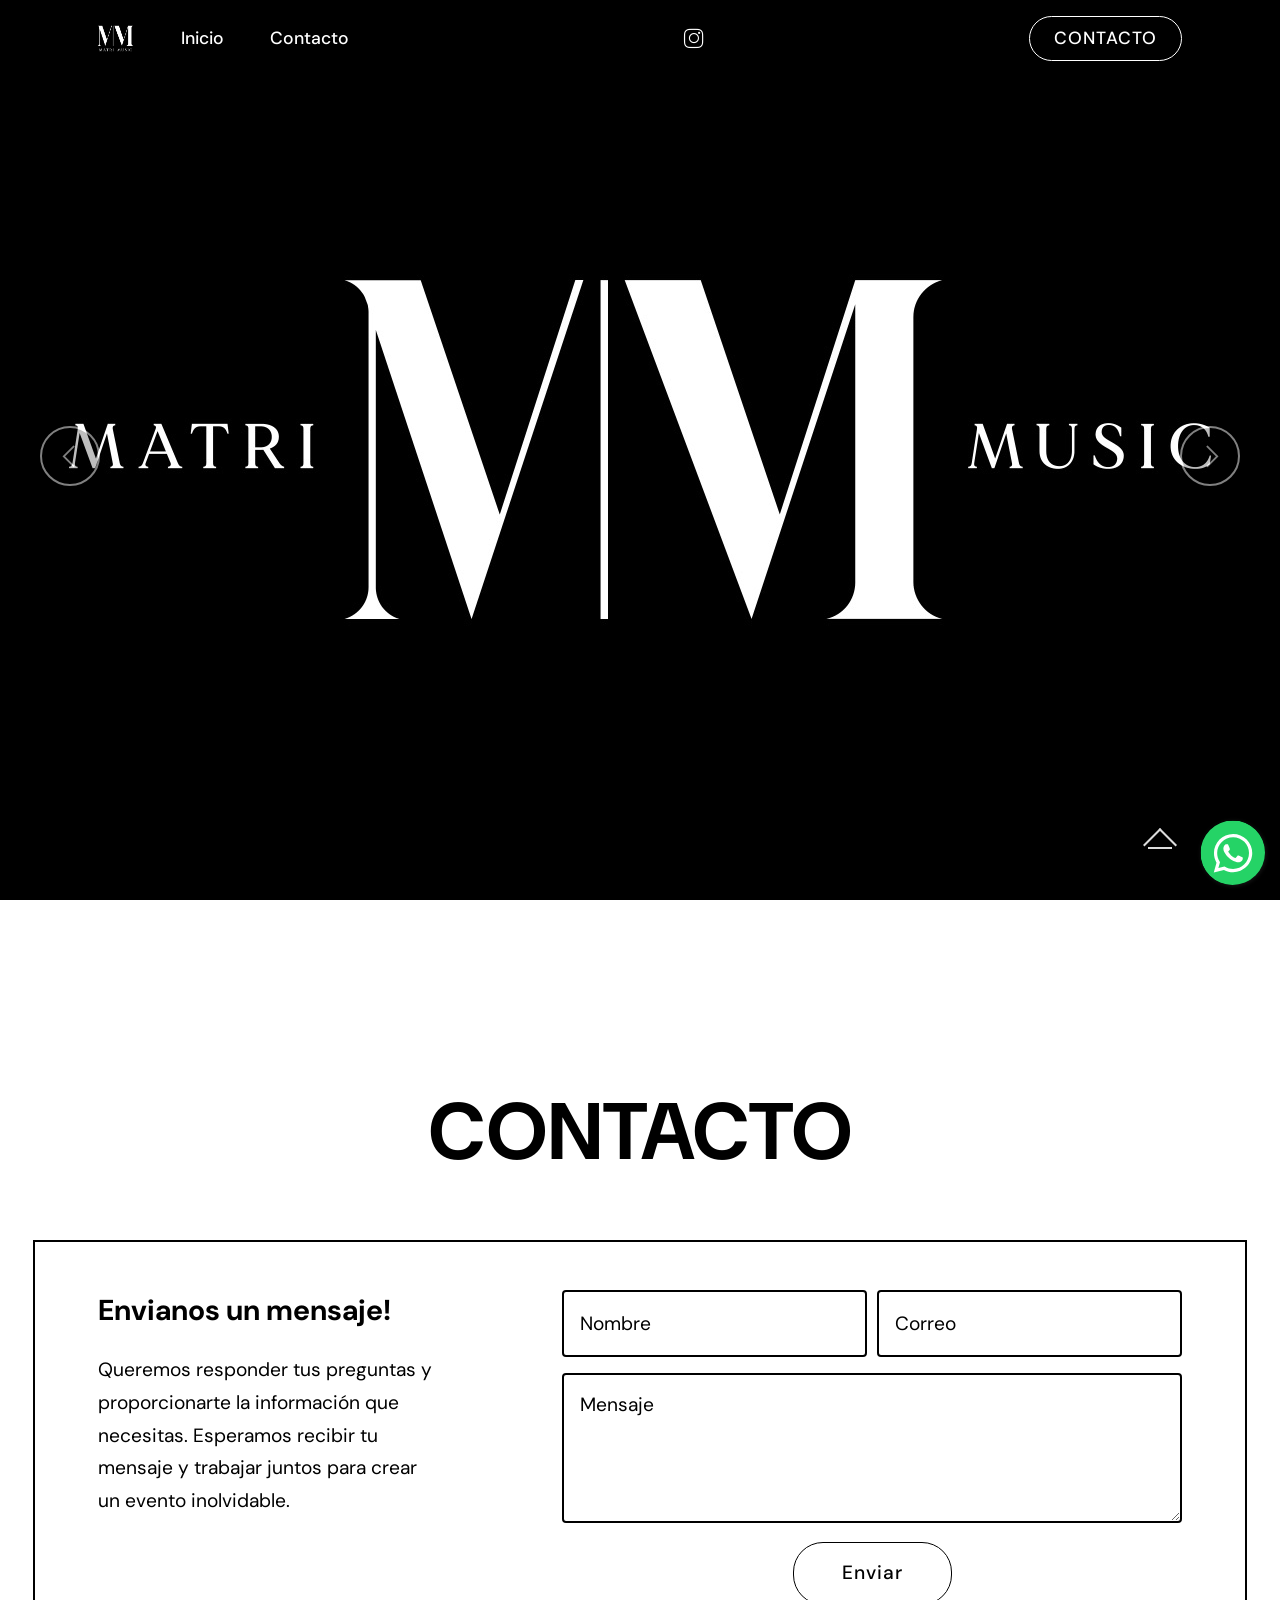
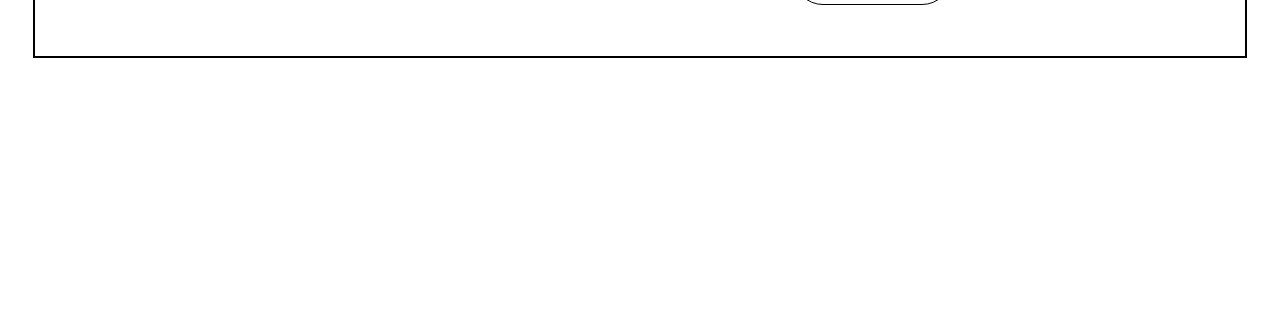
==== commit 4f72054b: "Update index.html" ====
--- a/index.html
+++ b/index.html
@@ -1,10 +1,9 @@
 <!DOCTYPE html>
 <html  >
 <head>
-  <!-- Site made with Mobirise Website Builder v5.9.18, https://mobirise.com -->
   <meta charset="UTF-8">
   <meta http-equiv="X-UA-Compatible" content="IE=edge">
-  <meta name="generator" content="Mobirise v5.9.18, mobirise.com">
+  <meta name="generator" content="naveiro.cl">
   <meta name="viewport" content="width=device-width, initial-scale=1, minimum-scale=1">
   <link rel="shortcut icon" href="assets/images/matrimusic-logo-121x121.png" type="image/x-icon">
   <meta name="description" content="">
@@ -254,4 +253,4 @@
 
 Escribenos aquí tu mensaje." data-position="left" data-headercolor="#39847a" data-backgroundcolor="#e5ddd5" data-autoopentimeout="0" data-size="65px"><div class="floating-wpp-button" style="width: 65px; height: 65px;"><div class="floating-wpp-button-image"><!--?xml version="1.0" encoding="UTF-8" standalone="no"?--><svg xmlns="http://www.w3.org/2000/svg" xmlns:xlink="http://www.w3.org/1999/xlink" style="isolation:isolate" viewBox="0 0 800 800" width="65" height="65"><defs><clipPath id="_clipPath_A3g8G5hPEGG2L0B6hFCxamU4cc8rfqzQ"><rect width="800" height="800"></rect></clipPath></defs><g clip-path="url(#_clipPath_A3g8G5hPEGG2L0B6hFCxamU4cc8rfqzQ)"><g><path d=" M 787.59 800 L 12.41 800 C 5.556 800 0 793.332 0 785.108 L 0 14.892 C 0 6.667 5.556 0 12.41 0 L 787.59 0 C 794.444 0 800 6.667 800 14.892 L 800 785.108 C 800 793.332 794.444 800 787.59 800 Z " fill="rgb(37,211,102)"></path></g><g><path d=" M 508.558 450.429 C 502.67 447.483 473.723 433.24 468.325 431.273 C 462.929 429.308 459.003 428.328 455.078 434.22 C 451.153 440.114 439.869 453.377 436.434 457.307 C 433 461.236 429.565 461.729 423.677 458.78 C 417.79 455.834 398.818 449.617 376.328 429.556 C 358.825 413.943 347.008 394.663 343.574 388.768 C 340.139 382.873 343.207 379.687 346.155 376.752 C 348.804 374.113 352.044 369.874 354.987 366.436 C 357.931 362.999 358.912 360.541 360.875 356.614 C 362.837 352.683 361.857 349.246 360.383 346.299 C 358.912 343.352 347.136 314.369 342.231 302.579 C 337.451 291.099 332.597 292.654 328.983 292.472 C 325.552 292.301 321.622 292.265 317.698 292.265 C 313.773 292.265 307.394 293.739 301.996 299.632 C 296.6 305.527 281.389 319.772 281.389 348.752 C 281.389 377.735 302.487 405.731 305.431 409.661 C 308.376 413.592 346.949 473.062 406.015 498.566 C 420.062 504.634 431.03 508.256 439.581 510.969 C 453.685 515.451 466.521 514.818 476.666 513.302 C 487.978 511.613 511.502 499.06 516.409 485.307 C 521.315 471.55 521.315 459.762 519.842 457.307 C 518.371 454.851 514.446 453.377 508.558 450.429 Z  M 401.126 597.117 L 401.047 597.117 C 365.902 597.104 331.431 587.661 301.36 569.817 L 294.208 565.572 L 220.08 585.017 L 239.866 512.743 L 235.21 505.332 C 215.604 474.149 205.248 438.108 205.264 401.1 C 205.307 293.113 293.17 205.257 401.204 205.257 C 453.518 205.275 502.693 225.674 539.673 262.696 C 576.651 299.716 597.004 348.925 596.983 401.258 C 596.939 509.254 509.078 597.117 401.126 597.117 Z  M 567.816 234.565 C 523.327 190.024 464.161 165.484 401.124 165.458 C 271.24 165.458 165.529 271.161 165.477 401.085 C 165.46 442.617 176.311 483.154 196.932 518.892 L 163.502 641 L 288.421 608.232 C 322.839 627.005 361.591 636.901 401.03 636.913 L 401.126 636.913 L 401.127 636.913 C 530.998 636.913 636.717 531.2 636.77 401.274 C 636.794 338.309 612.306 279.105 567.816 234.565" fill-rule="evenodd" fill="rgb(255,255,255)"></path></g></g></svg></div></div></div>
  </body>
-</html>+</html>
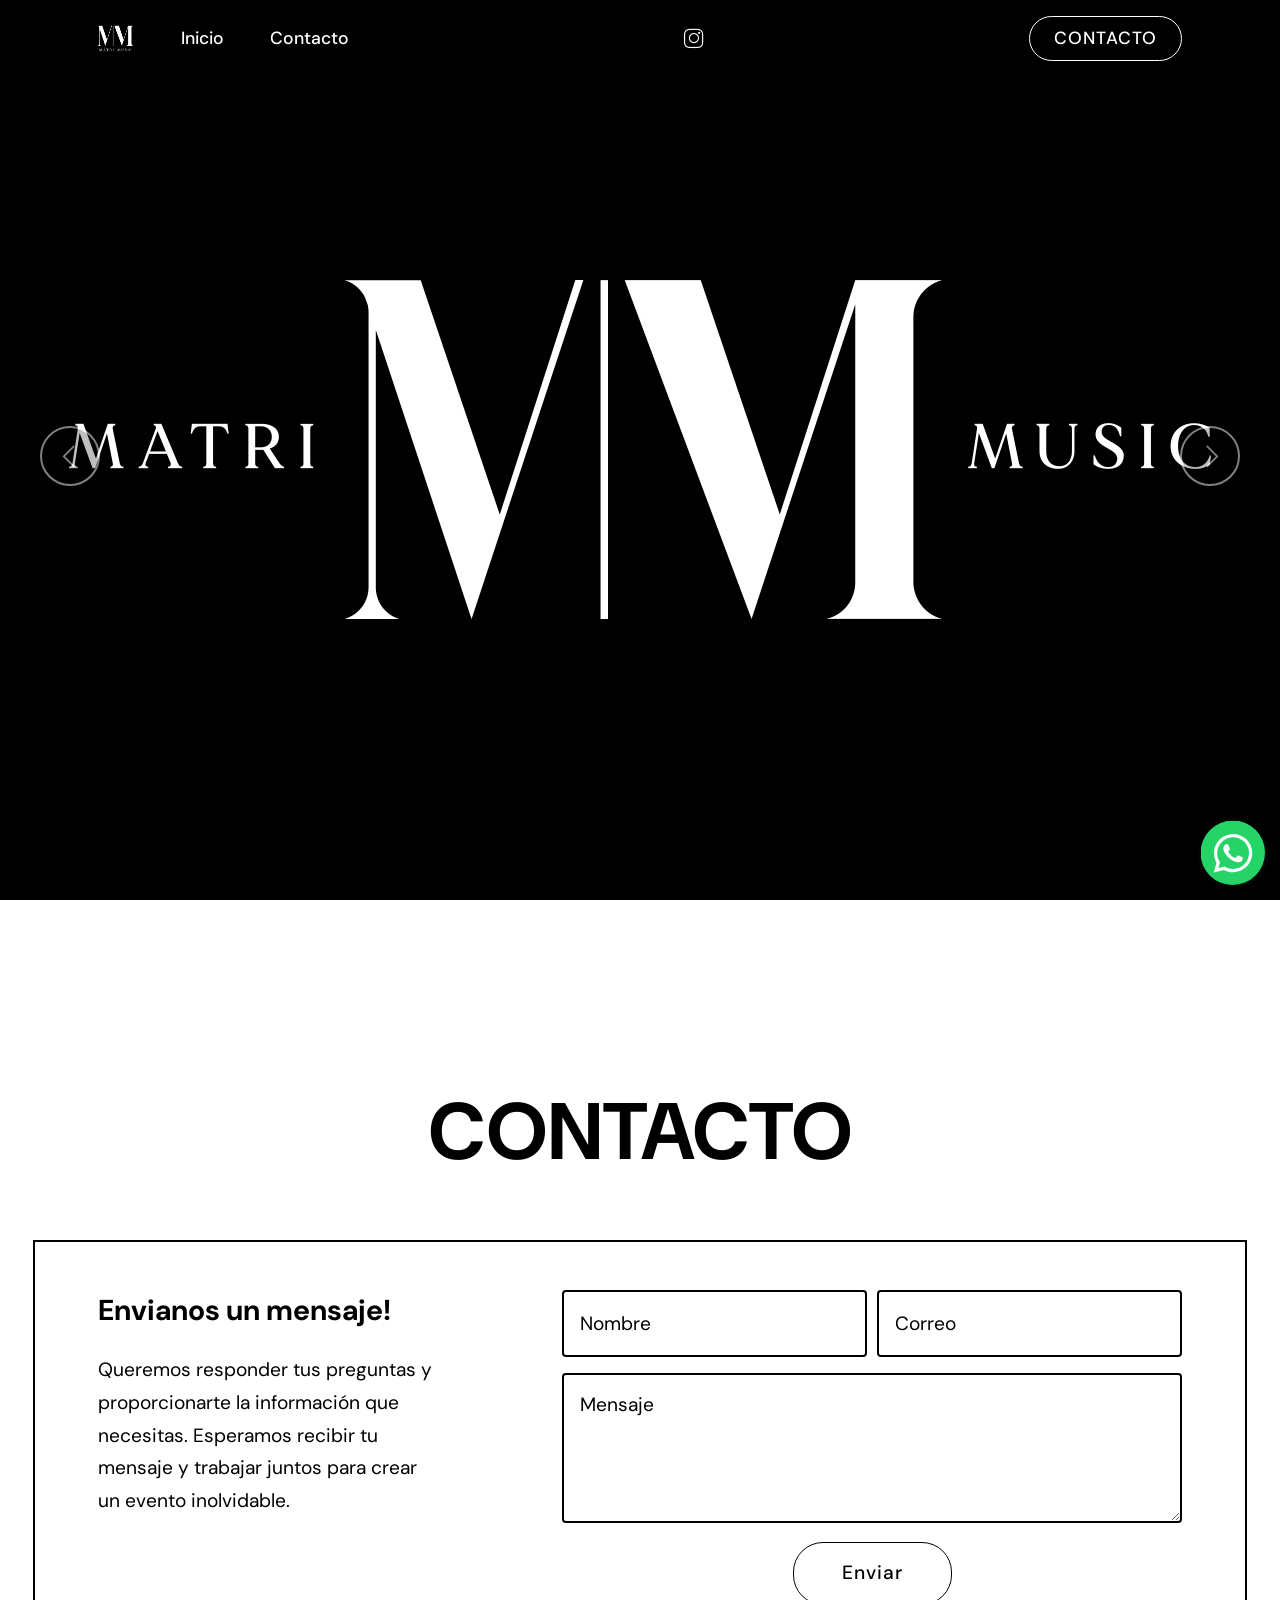
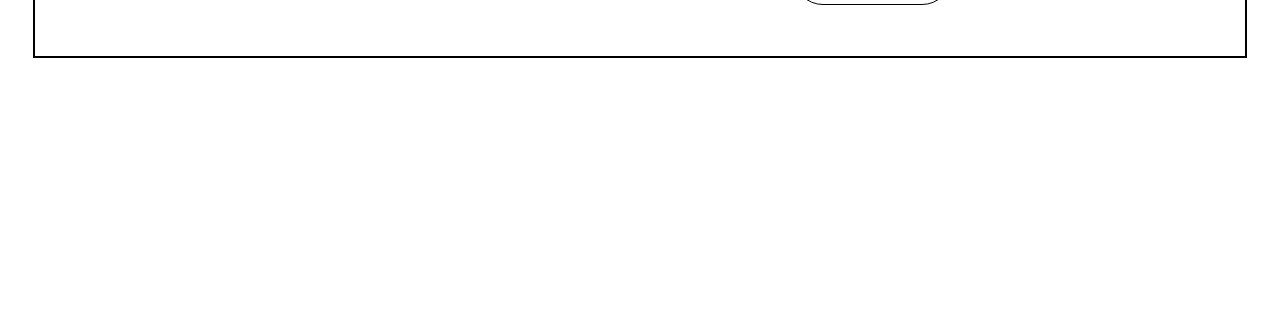
==== commit 0fc82b63: "Update copyright notice and add developer credit" ====
--- a/index.html
+++ b/index.html
@@ -218,8 +218,7 @@
             
 
             <div class="row row-copirayt">
-                <p class="mbr-text mb-0 mbr-fonts-style mbr-white align-center display-4">
-                    © Copyright 2025 matrimusic.cl</p>
+                <p style="text-align: center; margin: 0; color: #232323;">Desarrollado por <a href="https://naveiro.cl" target="_blank" style="color: #ffffff; opacity: 0.5; text-decoration: none;">naveiro.cl</a></p>
             </div>
         </div>
     </div>
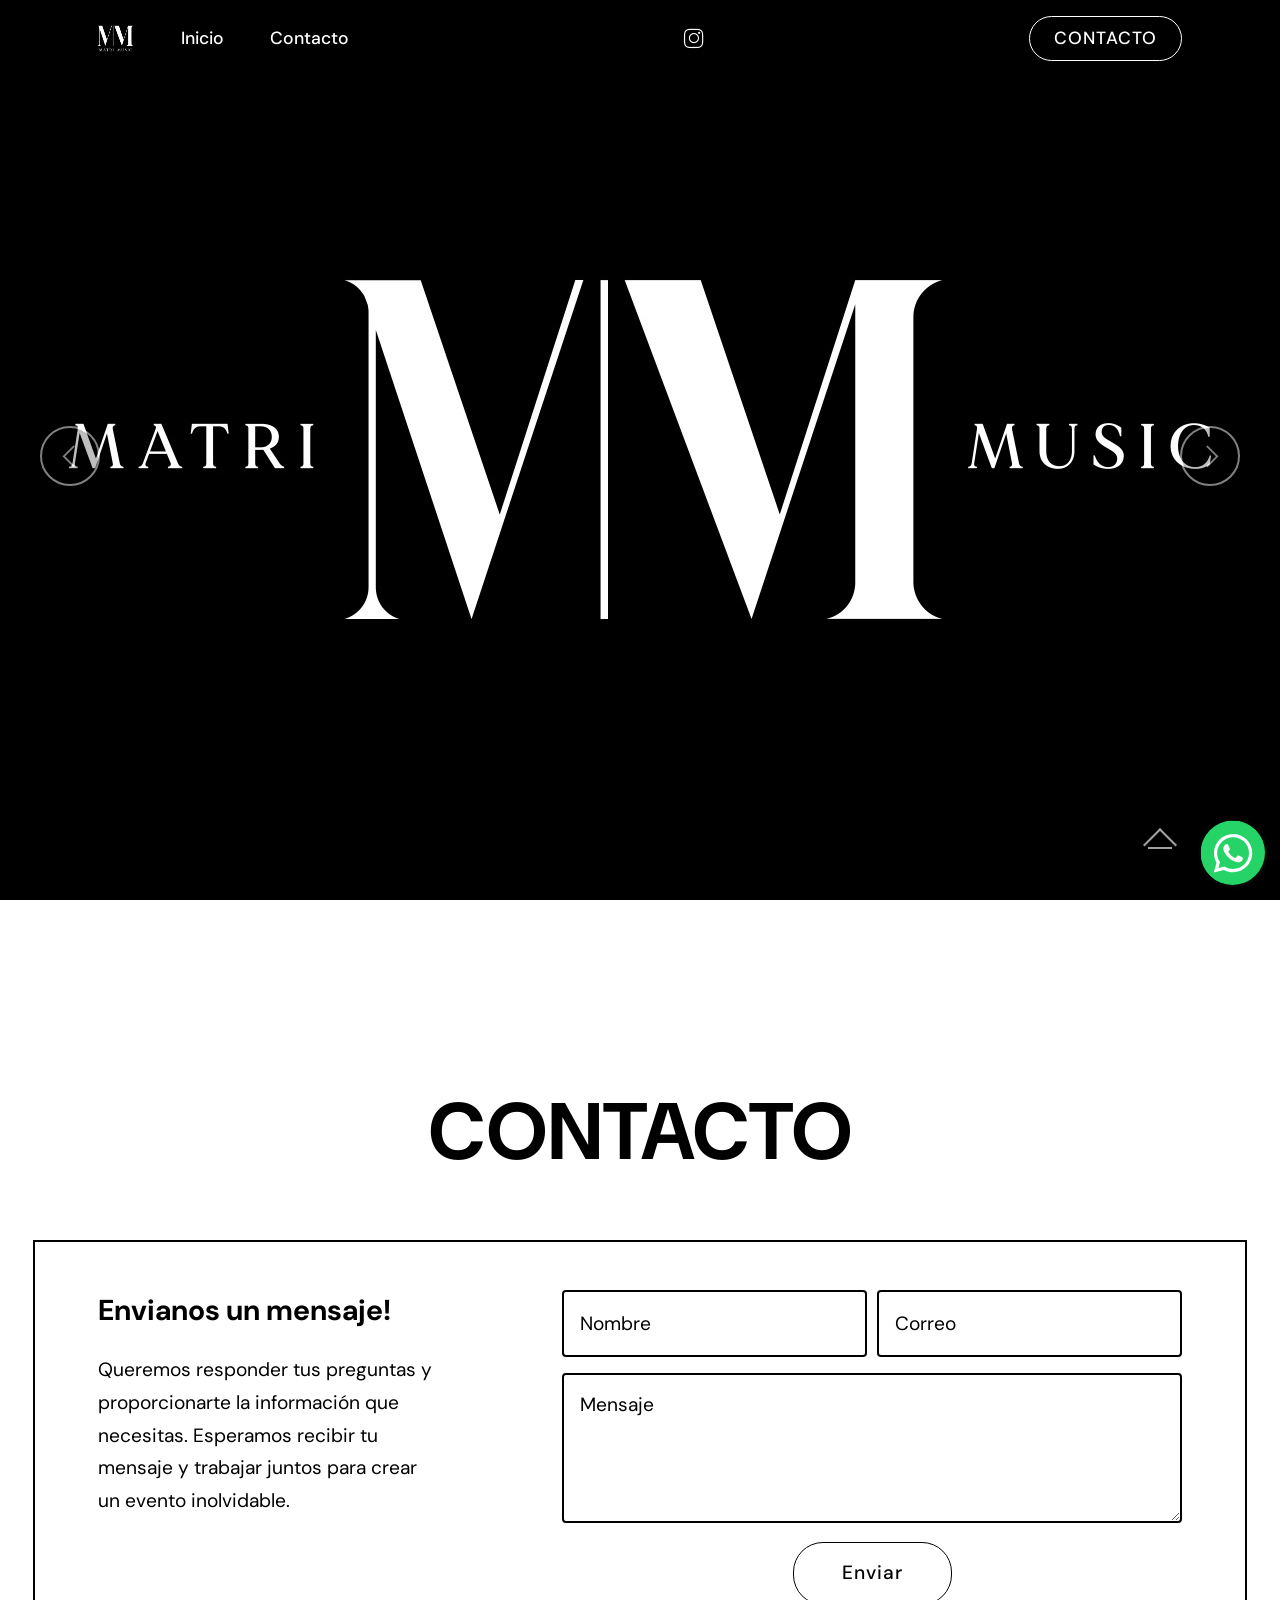
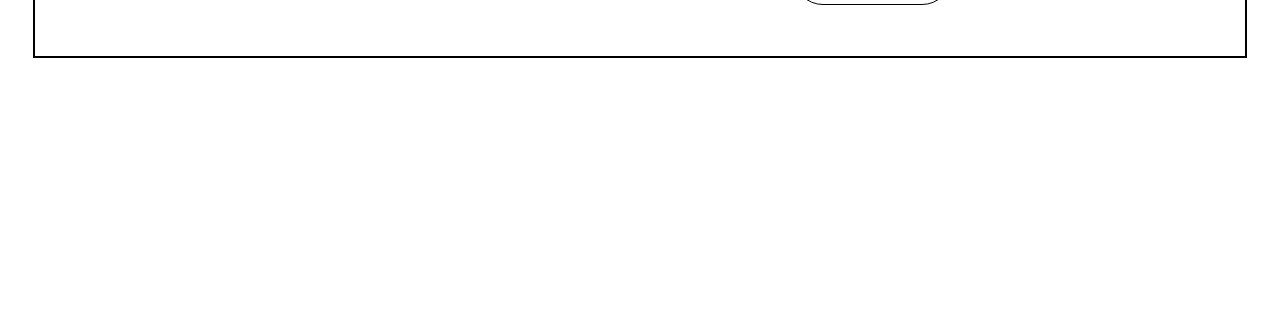
==== commit dd44513c: "Implement scripts to disable text selection and right-click Added JavaScript to disable text selecti" ====
--- a/index.html
+++ b/index.html
@@ -32,7 +32,32 @@
   <noscript><link rel="stylesheet" href="https://fonts.googleapis.com/css?family=DM+Sans:400,400i,500,500i,700,700i&display=swap"></noscript>
   <link rel="preload" as="style" href="assets/mobirise/css/mbr-additional.css?v=FtS6c4"><link rel="stylesheet" href="assets/mobirise/css/mbr-additional.css?v=FtS6c4" type="text/css">
 
-  
+   <!-- No seleccionar texto -->    
+        <script language="Javascript">
+        <!-- disable select
+        function disableselect(e){
+        return false
+        }
+        function reEnable(){
+        return true
+        }
+        document.onselectstart=new Function ("return false")
+        if (window.sidebar){
+        document.onmousedown=disableselect
+        document.onclick=reEnable
+        }
+        // fin -->
+</script>
+    <!-- No click derecho -->
+    <script language=JavaScript>
+    <!--
+    function click() {
+    if (event.button== 2 ) {
+    }
+    }
+    document.onmousedown=click
+    // -->
+</script>
   
   
 </head>
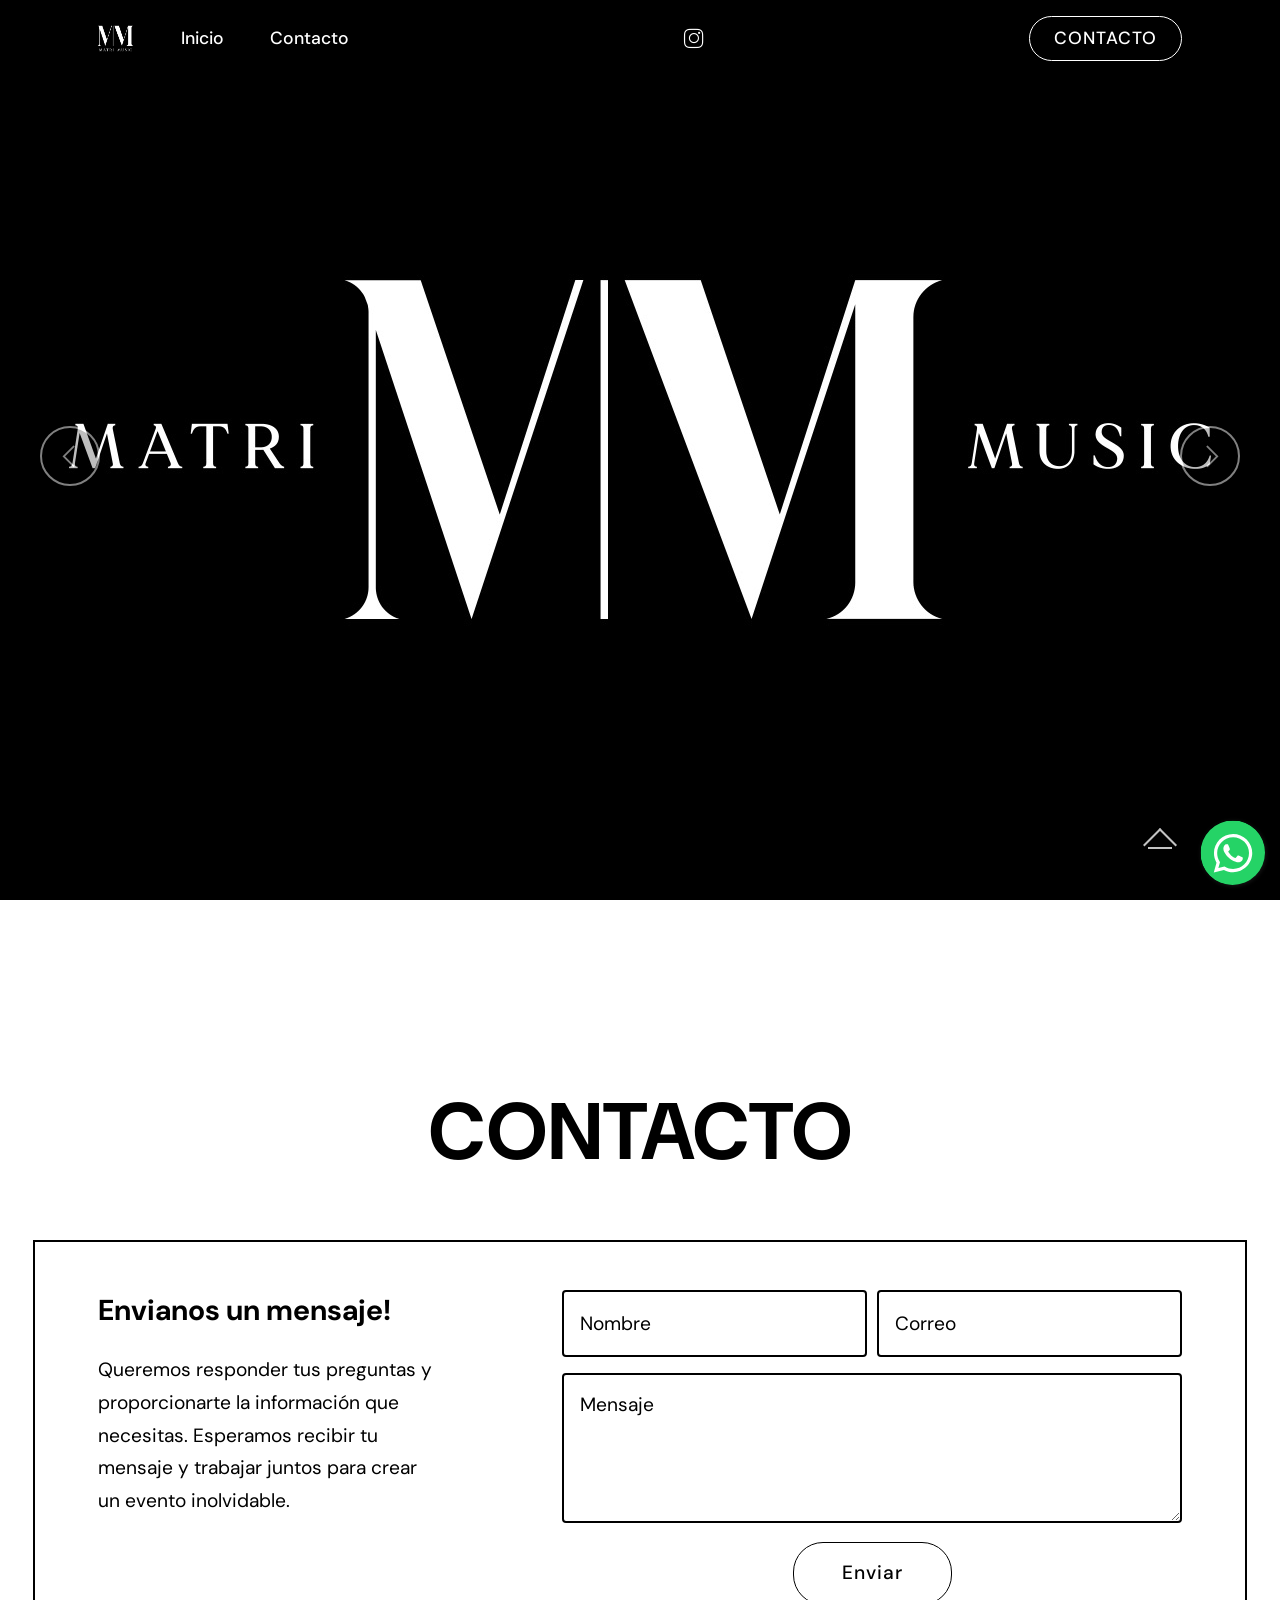
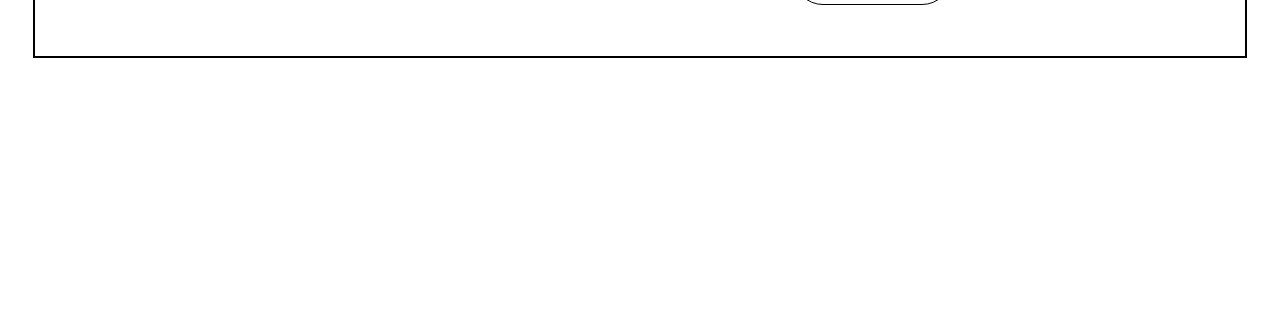
==== commit a0860f8f: "Update 'Inicio' link to external URL" ====
--- a/index.html
+++ b/index.html
@@ -89,7 +89,7 @@
             </button>
             <div class="collapse navbar-collapse" id="navbarSupportedContent">
                 <ul class="navbar-nav nav-dropdown" data-app-modern-menu="true"><li class="nav-item">
-                        <a class="nav-link link text-white text-primary display-4" href="index.html#header2-0">Inicio</a>
+                        <a class="nav-link link text-white text-primary display-4" href="https://www.matrimusic.cl">Inicio</a>
                     </li>
                     
                     
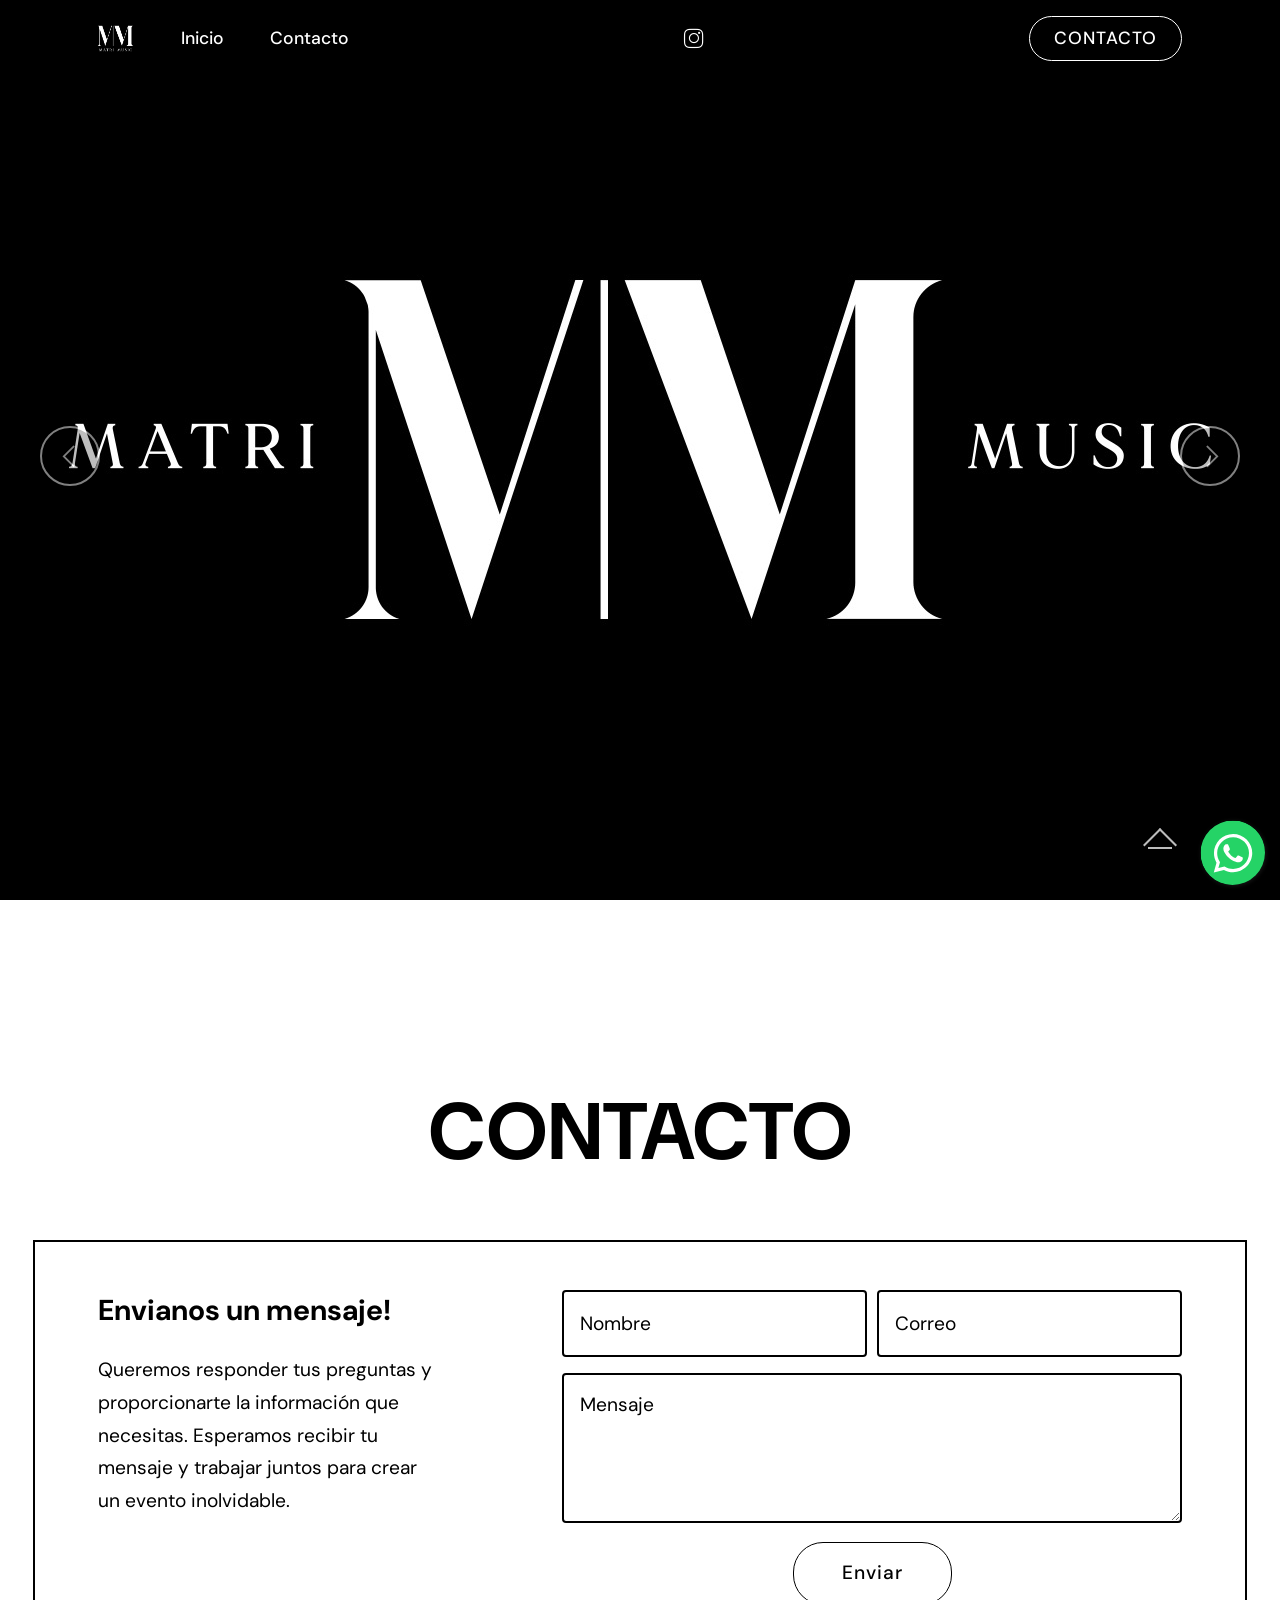
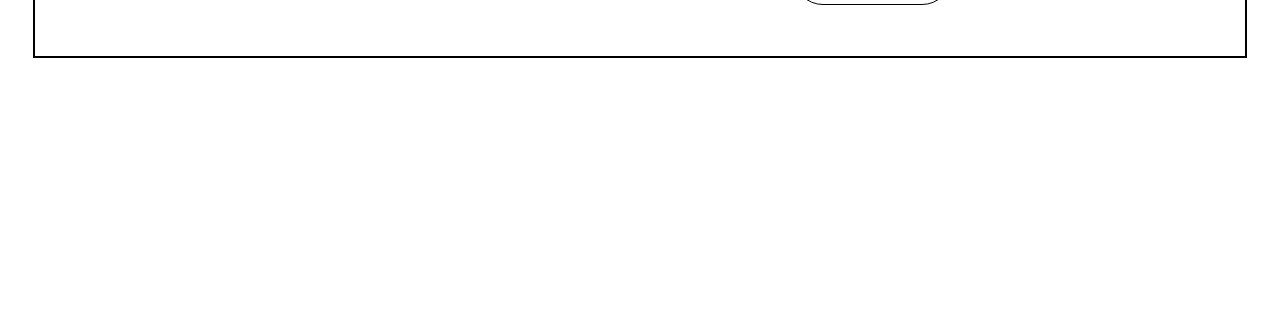
==== commit 6232b961: "Update link URL for Inicio in navbar" ====
--- a/index.html
+++ b/index.html
@@ -89,7 +89,7 @@
             </button>
             <div class="collapse navbar-collapse" id="navbarSupportedContent">
                 <ul class="navbar-nav nav-dropdown" data-app-modern-menu="true"><li class="nav-item">
-                        <a class="nav-link link text-white text-primary display-4" href="https://www.matrimusic.cl">Inicio</a>
+                        <a class="nav-link link text-white text-primary display-4" href="https://matrimusic.cl">Inicio</a>
                     </li>
                     
                     
